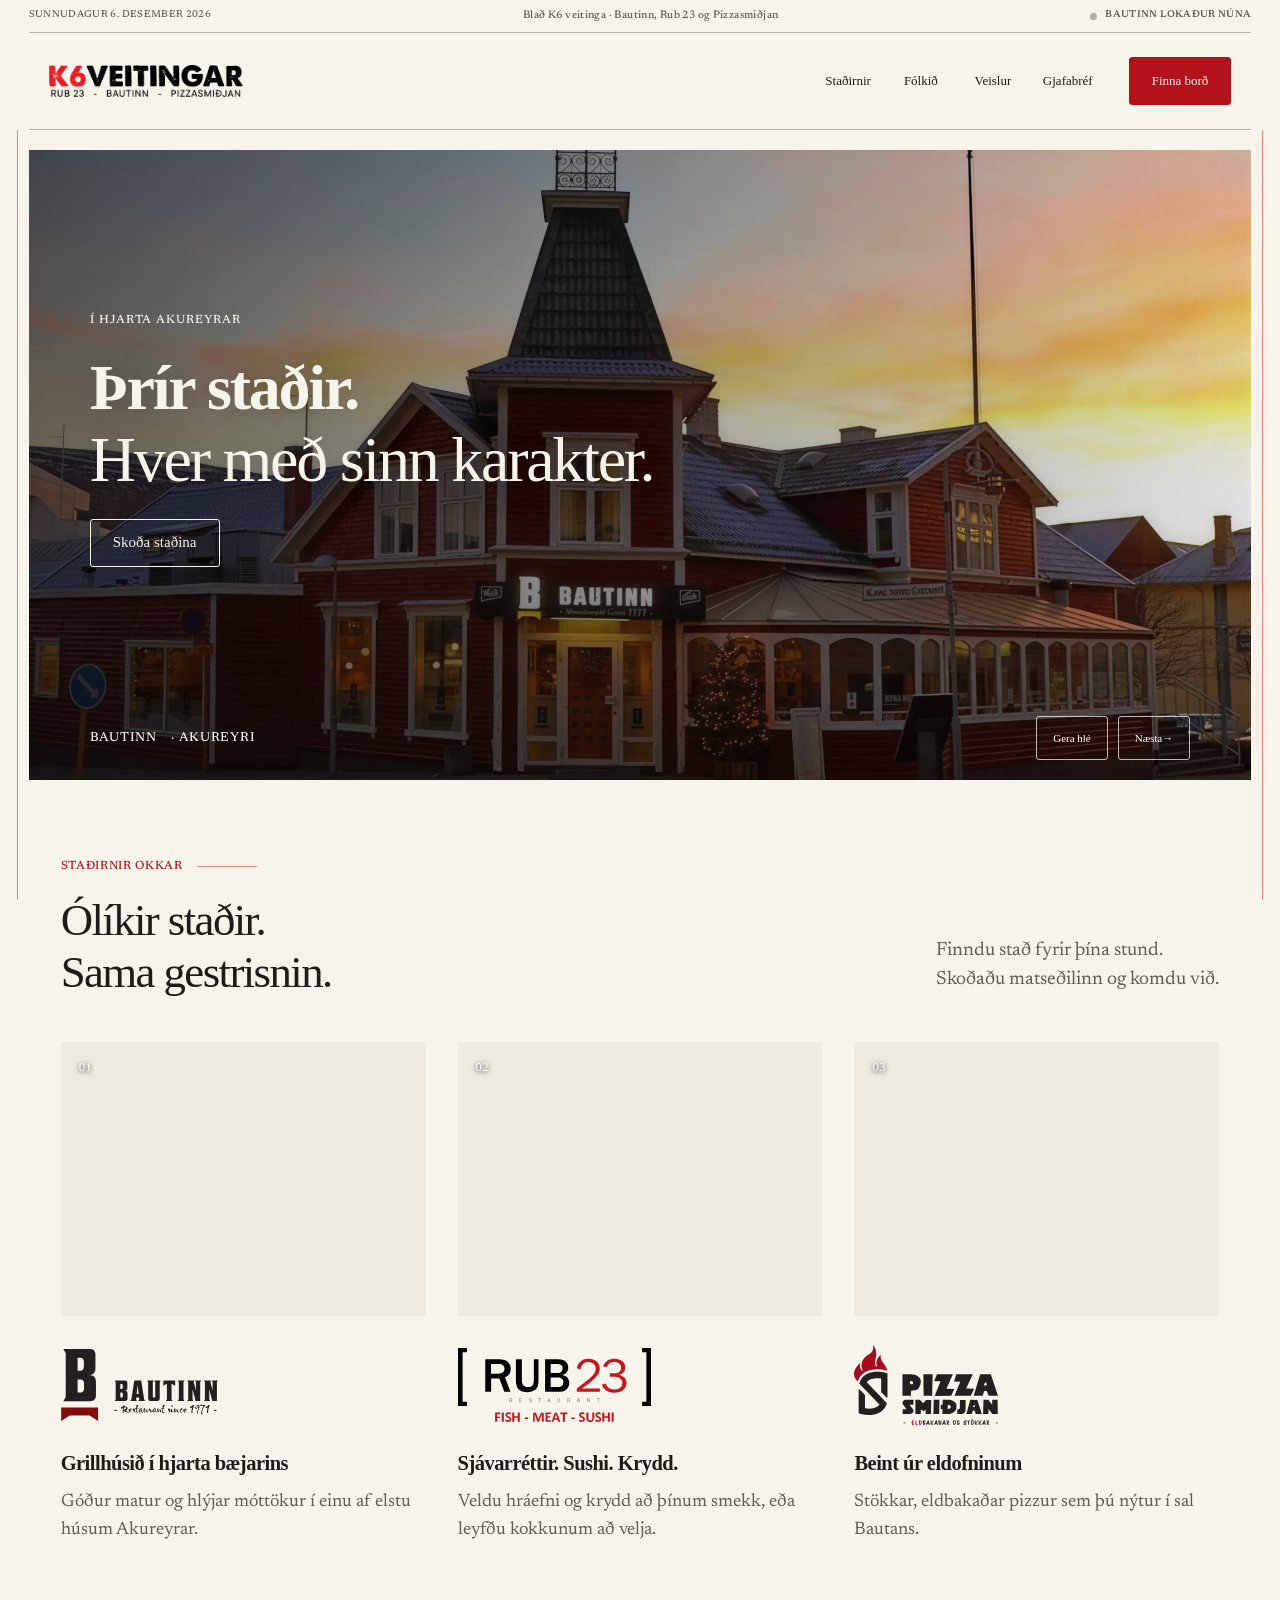
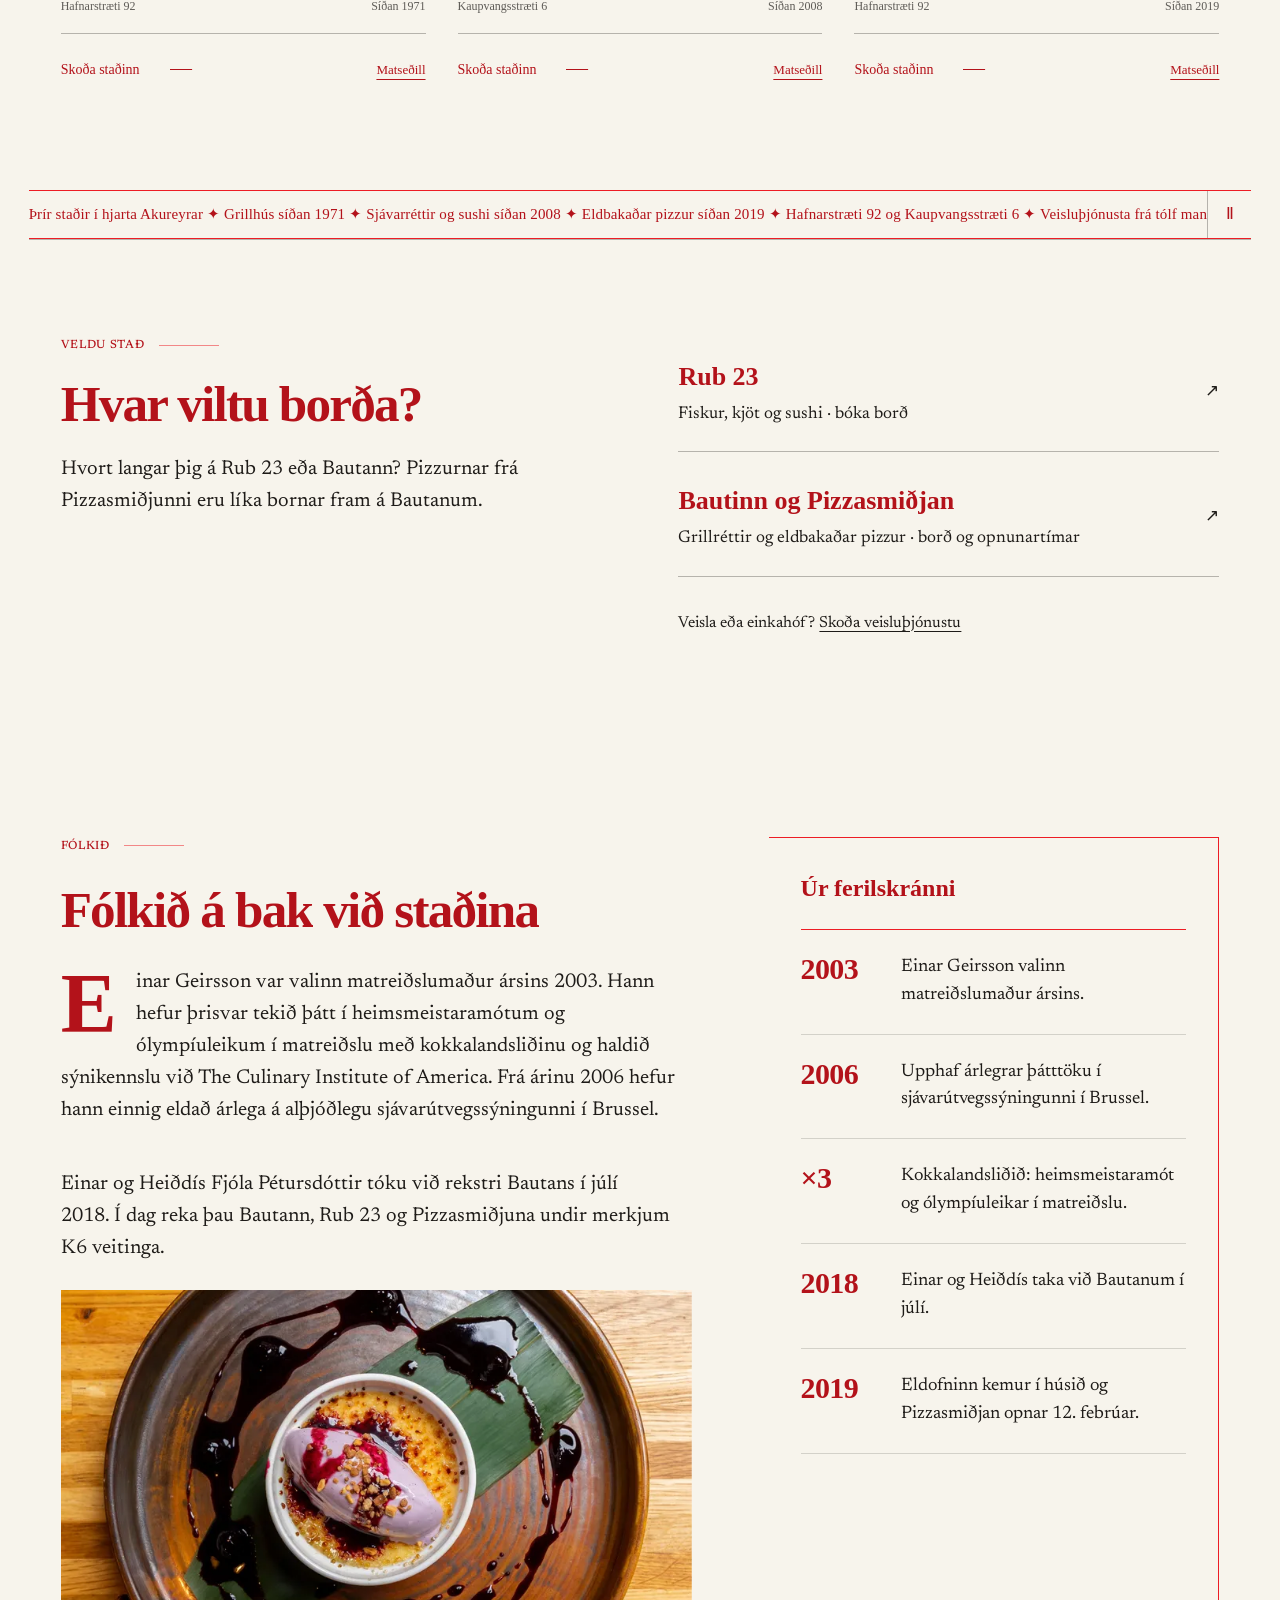
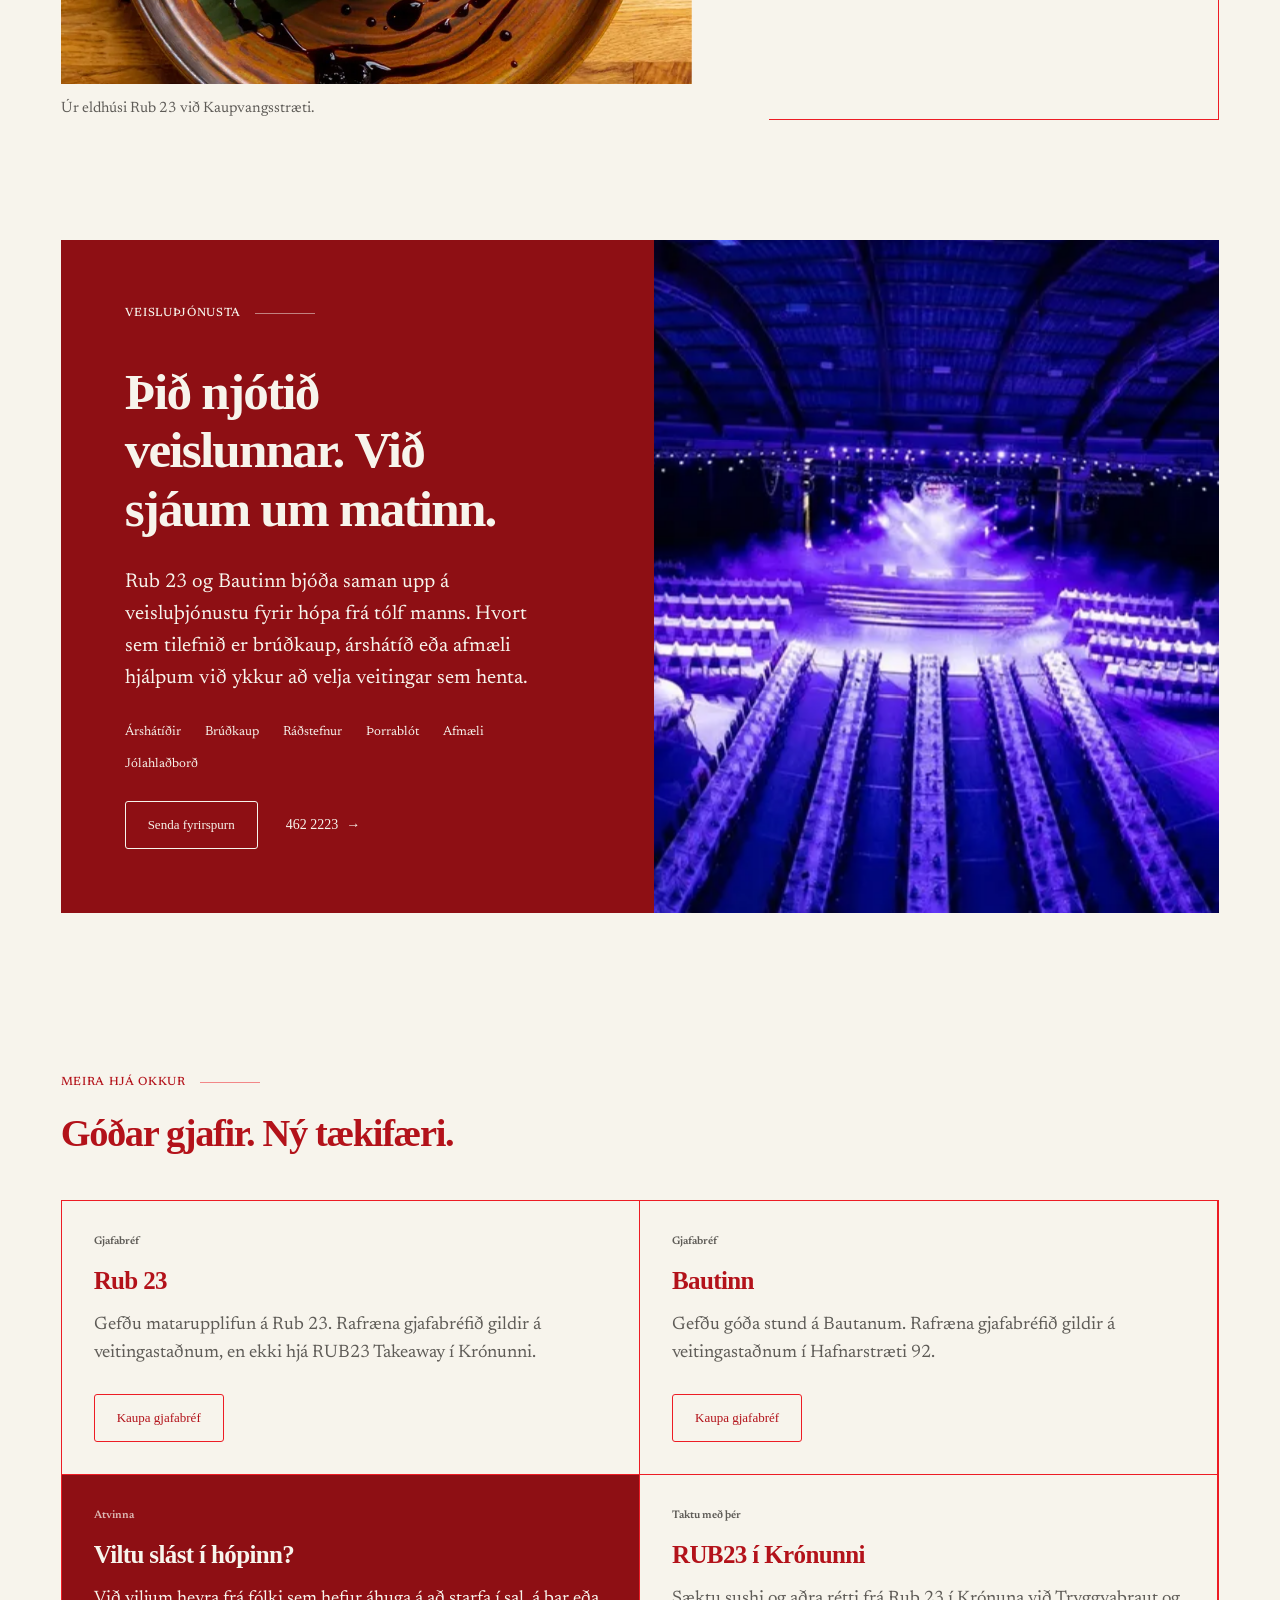
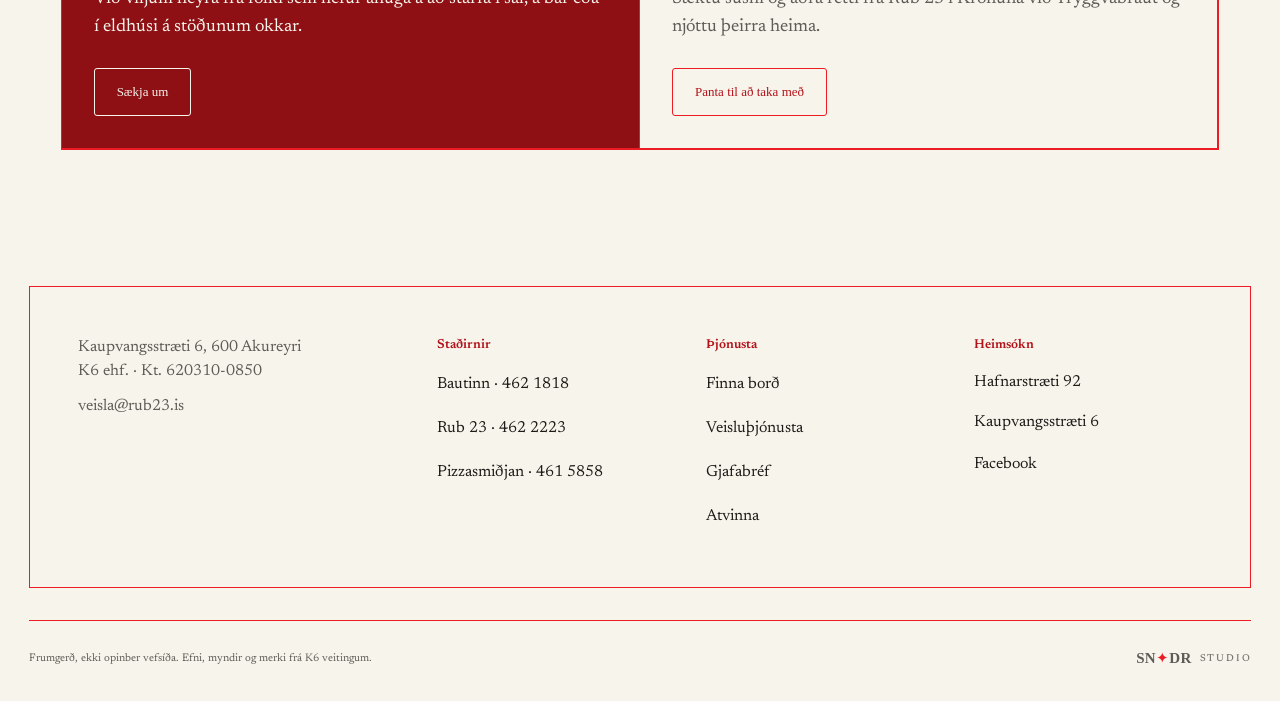
==== index.html @ 1b0f6506 "Deploy 441eb3c (noindex preview)" ====
<!DOCTYPE html>
<html lang="is">
<head>
<meta charset="utf-8">
<meta name="viewport" content="width=device-width,initial-scale=1,viewport-fit=cover">
<title>K6 veitingar · Bautinn, Rub 23 og Pizzasmiðjan á Akureyri</title>
<meta name="description" content="Kynntu þér Bautann, Rub 23 og Pizzasmiðjuna í hjarta Akureyrar. Skoðaðu matseðla, finndu borð eða fáðu veitingar í næstu veislu.">
<link rel="canonical" href="https://k6veitingar.is/">
<meta name="theme-color" content="#F7F4EC">
<meta property="og:title" content="K6 veitingar · þrír staðir í hjarta Akureyrar">
<meta property="og:locale" content="is_IS"><meta property="og:type" content="website">
<link rel="preload" href="assets/fonts/zodiak/web/Zodiak-Variable.woff2" as="font" type="font/woff2" crossorigin>
<meta name="robots" content="noindex,nofollow">
<link rel="icon" href="assets/img/icons/icon-k6-32.png" sizes="32x32" type="image/png">
<link rel="icon" href="assets/img/icons/icon-k6-512.png" sizes="512x512" type="image/png">
<link rel="apple-touch-icon" href="assets/img/icons/icon-k6-180.png">
<link rel="stylesheet" href="assets/css/system.css?v=a8c07ab9">
<link rel="stylesheet" href="assets/css/editorial.css?v=dbba8318">
<link rel="stylesheet" href="assets/css/type-and-menu.css?v=db90e70c">
<link rel="stylesheet" href="assets/css/mobile-experience.css?v=ed497c79">
<link rel="stylesheet" href="assets/css/showcase.css?v=949523f1">
<script type="application/ld+json">
{"@context":"https://schema.org","@type":"Organization","name":"K6 veitingar","legalName":"K6 ehf.","taxID":"620310-0850","url":"https://k6veitingar.is/",
"address":{"@type":"PostalAddress","streetAddress":"Kaupvangsstræti 6","postalCode":"600","addressLocality":"Akureyri","addressCountry":"IS"},
"founder":[{"@type":"Person","name":"Einar Geirsson"},{"@type":"Person","name":"Heiðdís Fjóla Pétursdóttir"}],
"subOrganization":[
 {"@type":"Restaurant","name":"Bautinn","url":"https://bautinn.is/","telephone":"+354-462-1818","address":{"@type":"PostalAddress","streetAddress":"Hafnarstræti 92","postalCode":"600","addressLocality":"Akureyri","addressCountry":"IS"}},
 {"@type":"Restaurant","name":"Rub23","url":"https://rub23.is/","telephone":"+354-462-2223","servesCuisine":["Seafood","Sushi"],"address":{"@type":"PostalAddress","streetAddress":"Kaupvangsstræti 6","postalCode":"600","addressLocality":"Akureyri","addressCountry":"IS"}},
 {"@type":"Restaurant","name":"Pizzasmiðjan","url":"https://pizzasmidjan.is/","telephone":"+354-461-5858","servesCuisine":"Pizza","address":{"@type":"PostalAddress","streetAddress":"Hafnarstræti 92","postalCode":"600","addressLocality":"Akureyri","addressCountry":"IS"}}]}
</script>
</head>
<body class="b-k6">
<a class="skip" href="#main">Beint í aðalefni</a>
<div class="rail rail--l" aria-hidden="true"></div><div class="rail rail--r" aria-hidden="true"></div>

<header class="mast">
  <div class="folio">
    <span data-date>Akureyri</span>
    <span class="folio__mid">Blað K6 veitinga · Bautinn, Rub 23 og Pizzasmiðjan</span>
    <span class="status" data-hours='{"0":[["12:00","22:00"]],"1":[["11:30","22:00"]],"2":[["11:30","22:00"]],"3":[["11:30","22:00"]],"4":[["11:30","22:00"]],"5":[["11:30","22:00"]],"6":[["12:00","22:00"]]}' data-label-open="Bautinn opinn núna" data-label-closed="Bautinn lokaður núna">Opnunartími</span>
  </div>
  <div class="mast__row">
    <div><button class="roundbtn" data-burger aria-label="Opna valmynd" aria-expanded="false" aria-controls="menu">Valmynd<small>Staðirnir</small></button></div>
    <a class="mast__logo" href="index.html" aria-label="K6 veitingar, forsíða"><img class="wide" src="assets/img/logo-k6.png" alt="K6 veitingar: Rub 23, Bautinn, Pizzasmiðjan" width="1872" height="308"></a>
    <div class="mast__end">
      <nav class="mast__nav" aria-label="Aðalvalmynd"><a href="#stadirnir">Staðirnir</a><a href="#folkid">Fólkið</a><a href="#veislur">Veislur</a><a href="#auglysingar">Gjafabréf</a></nav>
      <a class="stampbtn" href="#bokabord">Finna borð</a>
    </div>
  </div>
  <div class="mast__rules" aria-hidden="true"></div>
</header>
<div class="bar" aria-hidden="true">
  <a class="bar__logo" aria-label="K6 veitingar, forsíða" href="index.html" tabindex="-1"><img class="wide" src="assets/img/logo-k6.png" alt="" width="1872" height="308"></a>
  <div class="bar__mid"><a href="#stadirnir" tabindex="-1">Staðirnir</a><a href="#folkid" tabindex="-1">Fólkið</a><a href="#veislur" tabindex="-1">Veislur</a><a href="#auglysingar" tabindex="-1">Gjafabréf</a></div>
  <div class="bar__end"><a class="stampbtn" href="#bokabord" tabindex="-1">Finna borð</a><button class="burger" data-burger aria-label="Opna valmynd" aria-expanded="false" aria-controls="menu" tabindex="-1"><span></span></button></div>
</div>
<dialog class="menu" aria-label="Valmynd" id="menu" data-menu>
  <div class="menu__top"><span class="kicker kicker--plain">Efnisyfirlit</span><button class="menu__close" data-menu-close aria-label="Loka valmynd">×</button></div>
  <ul class="menu__list"><li><a href="#stadirnir">Staðirnir okkar</a></li><li><a href="#veislur">Veisluþjónusta</a></li><li><a href="#folkid">Fólkið</a></li><li><a href="#auglysingar">Gjafabréf og atvinna</a></li></ul><div class="menu__booking"><a class="btn" href="#bokabord">Finna borð</a></div><nav class="menu__family" aria-label="Staðir K6 veitinga"><a href="bautinn.html">Bautinn</a><a href="rub23.html">Rub 23</a><a href="pizzasmidjan.html">Pizzasmiðjan</a></nav>
  <div class="menu__meta"><span>K6 ehf. · Kaupvangsstræti 6, 600 Akureyri</span><a href="mailto:veisla@rub23.is">veisla@rub23.is</a></div>
</dialog>

<main id="main" class="page">

  <!-- the masthead word: the one marquee on the page, stamped -->
  <section class="masthead" aria-label="K6 veitingar">
    <p class="wordmark">K6 veitingar</p>

  </section>
<nav class="arrival-nav" aria-label="Flýtileiðir á síðunni"><a href="#stadirnir">Staðirnir</a><a href="#bokabord">Borð</a><a href="#veislur">Veislur</a></nav>


  <!-- Real restaurant photographs; stationary images with gentle crossfades. -->
  <section class="film" aria-label="Úr eldhúsunum">
    <div class="hero-media" data-slideshow aria-label="Ljósmyndir frá Bautanum, Rub 23 og Pizzasmiðjunni">
      <img class="hero-slide is-current" alt="Bautinn í Hafnarstræti" data-place="Bautinn" fetchpriority="high" sizes="100vw" src="assets/img/enhanced/bautinn-1200.webp" srcset="assets/img/enhanced/bautinn-1200.webp 1200w, assets/img/enhanced/bautinn-2400.webp 2400w" width="1200" height="1200">
      <img class="hero-slide" alt="Sushi á Rub 23" data-place="Rub 23" decoding="async" aria-hidden="true" sizes="100vw" src="assets/img/enhanced/rub23-1200.webp" srcset="assets/img/enhanced/rub23-1200.webp 1200w, assets/img/enhanced/rub23-2400.webp 2400w" width="1200" height="801">
      <img class="hero-slide" sizes="100vw" alt="Eldofn Pizzasmiðjunnar" data-place="Pizzasmiðjan" decoding="async" aria-hidden="true" src="assets/img/enhanced/pizza-1200.webp" srcset="assets/img/enhanced/pizza-1200.webp 1200w, assets/img/enhanced/pizza-2400.webp 2400w" width="1200" height="958">
    </div>
    <div class="film__title"><p class="kicker">Í hjarta Akureyrar</p><h1 class="film__word">Þrír staðir.<br><em>Hver með sinn karakter.</em></h1><a class="btn btn--paper" href="#stadirnir">Skoða staðina</a></div>
    <div class="film__foot">
      <p class="kicker"><span data-slide-label>Bautinn</span> · Akureyri</p>
      <div class="film__controls"><button class="film__ctrl" type="button" data-slide-pause hidden>Gera hlé</button><button class="film__ctrl" type="button" data-slide-next hidden aria-label="Næsta ljósmynd">Næsta <span aria-hidden="true">→</span></button></div>
    </div>
  </section>

  <section class="venues" id="stadirnir" aria-labelledby="venues-title">
    <div class="venues__heading"><div><p class="kicker">Staðirnir okkar</p><h2 id="venues-title">Ólíkir staðir.<br>Sama gestrisnin.</h2></div><p>Finndu stað fyrir þína stund.<br>Skoðaðu matseðilinn og komdu við.</p></div>
    <div class="venues__grid">
      <article class="venue venue--bautinn" data-rise>
        <a class="venue__photo" href="bautinn.html" aria-label="Skoða Bautann"><img alt="Bautinn í Hafnarstræti" loading="lazy" decoding="async" sizes="(min-width: 1100px) 31vw, (min-width: 768px) 32vw, 100vw" src="assets/img/enhanced/bautinn-1200.webp" srcset="assets/img/enhanced/bautinn-1200.webp 1200w, assets/img/enhanced/bautinn-2400.webp 2400w" width="1200" height="1200"><span class="venue__number" aria-hidden="true">01</span></a>
        <div class="venue__body">
          <h3 class="venue__brand"><img src="assets/img/logo-bautinn.svg" alt="Bautinn" width="240" height="100" loading="lazy"></h3>
          <p class="venue__tagline">Grillhúsið í hjarta bæjarins</p><p class="venue__description">Góður matur og hlýjar móttökur í einu af elstu húsum Akureyrar.</p>
          <p class="venue__meta"><span>Hafnarstræti 92</span><span>Síðan 1971</span></p>
          <div class="venue__links"><a class="venue__visit" href="bautinn.html">Skoða staðinn</a><a href="bautinn.html#matsedill">Matseðill</a></div>
        </div>
      </article>
      <article class="venue venue--rub23" data-rise>
        <a class="venue__photo" href="rub23.html" aria-label="Skoða Rub 23"><img alt="Sushi borið fram á Rub 23" loading="lazy" decoding="async" sizes="(min-width: 1100px) 31vw, (min-width: 768px) 32vw, 100vw" src="assets/img/enhanced/rub23-1200.webp" srcset="assets/img/enhanced/rub23-1200.webp 1200w, assets/img/enhanced/rub23-2400.webp 2400w" width="1200" height="801"><span class="venue__number" aria-hidden="true">02</span></a>
        <div class="venue__body">
          <h3 class="venue__brand"><img src="assets/img/logo-rub23.svg" alt="Rub 23" width="240" height="100" loading="lazy"></h3>
          <p class="venue__tagline">Sjávarréttir. Sushi. Krydd.</p><p class="venue__description">Veldu hráefni og krydd að þínum smekk, eða leyfðu kokkunum að velja.</p>
          <p class="venue__meta"><span>Kaupvangsstræti 6</span><span>Síðan 2008</span></p>
          <div class="venue__links"><a class="venue__visit" href="rub23.html">Skoða staðinn</a><a href="rub23.html#matsedill">Matseðill</a></div>
        </div>
      </article>
      <article class="venue venue--pizzasmidjan" data-rise>
        <a class="venue__photo" href="pizzasmidjan.html" aria-label="Skoða Pizzasmiðjuna"><img alt="Pizza í eldofni Pizzasmiðjunnar" loading="lazy" decoding="async" sizes="(min-width: 1100px) 31vw, (min-width: 768px) 32vw, 100vw" src="assets/img/enhanced/pizza-1200.webp" srcset="assets/img/enhanced/pizza-1200.webp 1200w, assets/img/enhanced/pizza-2400.webp 2400w" width="1200" height="958"><span class="venue__number" aria-hidden="true">03</span></a>
        <div class="venue__body">
          <h3 class="venue__brand"><img src="assets/img/logo-pizzasmidjan.svg" alt="Pizzasmiðjan" width="240" height="100" loading="lazy"></h3>
          <p class="venue__tagline">Beint úr eldofninum</p><p class="venue__description">Stökkar, eldbakaðar pizzur sem þú nýtur í sal Bautans.</p>
          <p class="venue__meta"><span>Hafnarstræti 92</span><span>Síðan 2019</span></p>
          <div class="venue__links"><a class="venue__visit" href="pizzasmidjan.html">Skoða staðinn</a><a href="pizzasmidjan.html#matsedill">Matseðill</a></div>
        </div>
      </article>
    </div>
  </section>
<div class="ticker" data-speed=".42" aria-hidden="true">
    <div class="ticker__track"><div class="ticker__item">Þrír staðir í hjarta Akureyrar ✦ Grillhús síðan 1971 ✦ Sjávarréttir og sushi síðan 2008 ✦ Eldbakaðar pizzur síðan 2019 ✦ Hafnarstræti 92 og Kaupvangsstræti 6 ✦ Veisluþjónusta frá tólf manns ✦</div></div>
  </div>

<section class="sec booking" id="bokabord" aria-labelledby="booking-title"><div class="booking__intro"><p class="kicker">Veldu stað</p><h2 class="display h2" id="booking-title">Hvar viltu borða?</h2><p class="body">Hvort langar þig á Rub 23 eða Bautann? Pizzurnar frá Pizzasmiðjunni eru líka bornar fram á Bautanum.</p></div><div class="booking__options"><a class="booking__option" href="https://www.dineout.is/is/rub23?isolation=true" data-booking="rub23"><span><strong>Rub 23</strong><small>Fiskur, kjöt og sushi · bóka borð</small></span><span aria-hidden="true">↗</span></a><a class="booking__option" href="bautinn.html#bokabord"><span><strong>Bautinn og Pizzasmiðjan</strong><small>Grillréttir og eldbakaðar pizzur · borð og opnunartímar</small></span><span aria-hidden="true">↗</span></a><p class="booking__note">Veisla eða einkahóf? <a href="#veislur">Skoða veisluþjónustu</a></p></div></section>
  <!-- the people: one story, drop cap, a facts box -->
  <section class="sec" id="folkid">
    <div class="cols cols--7-5 colrule">
      <div class="story" data-reveal-group>
        <p class="kicker">Fólkið</p>
        <h2 class="display h2" data-words>Fólkið á bak<br>við staðina</h2>
        <p class="body dropcap">Einar Geirsson var valinn matreiðslumaður ársins 2003. Hann hefur þrisvar tekið þátt í heimsmeistaramótum og ólympíuleikum í matreiðslu með kokkalandsliðinu og haldið sýnikennslu við The Culinary Institute of America. Frá árinu 2006 hefur hann einnig eldað árlega á alþjóðlegu sjávarútvegssýningunni í Brussel.</p>
        <p class="body">Einar og Heiðdís Fjóla Pétursdóttir tóku við rekstri Bautans í júlí 2018. Í dag reka þau Bautann, Rub 23 og Pizzasmiðjuna undir merkjum K6 veitinga.</p>
        <figure class="reveal" data-in>
          <div class="frame frame--wide frame--ruled"><div class="frame__clip"><img src="assets/img/w/rub-08-800.webp" srcset="assets/img/w/rub-08-800.webp 800w, assets/img/w/rub-08-1400.webp 1400w" sizes="(min-width:60em) 50vw, 100vw" alt="Réttur borinn fram á Rub 23" loading="lazy" width="800" height="1200"></div></div>
          <figcaption>Úr eldhúsi Rub 23 við Kaupvangsstræti.</figcaption>
        </figure>
      </div>
      <aside class="box box--dbl" data-in>
        <h3>Úr ferilskránni</h3>
        <ul class="annal">
          <li><b>2003</b><p>Einar Geirsson valinn matreiðslumaður ársins.</p></li>
          <li><b>2006</b><p>Upphaf árlegrar þátttöku í sjávarútvegssýningunni í Brussel.</p></li>
          <li><b>×3</b><p>Kokkalandsliðið: heimsmeistaramót og ólympíuleikar í matreiðslu.</p></li>
          <li><b>2018</b><p>Einar og Heiðdís taka við Bautanum í júlí.</p></li>
          <li><b>2019</b><p>Eldofninn kemur í húsið og Pizzasmiðjan opnar 12. febrúar.</p></li>
        </ul>
      </aside>
    </div>
  </section>

  <!-- catering: the inverted panel -->
  <section class="sec sec--tight" id="veislur">
    <div class="panel panel--photo" data-in>
      <div class="panel__in" data-reveal-group>
        <p class="kicker">Veisluþjónusta</p>
        <h2 class="display h2" data-words>Þið njótið veislunnar. Við sjáum um matinn.</h2>
        <p class="body">Rub 23 og Bautinn bjóða saman upp á veisluþjónustu fyrir hópa frá tólf manns. Hvort sem tilefnið er brúðkaup, árshátíð eða afmæli hjálpum við ykkur að velja veitingar sem henta.</p>
        <ul class="tags"><li>Árshátíðir</li><li>Brúðkaup</li><li>Ráðstefnur</li><li>Þorrablót</li><li>Afmæli</li><li>Jólahlaðborð</li></ul>
        <div class="actions"><a class="btn" href="mailto:veisla@rub23.is?subject=Fyrirspurn%20um%20veislu">Senda fyrirspurn</a><a class="link" href="tel:+3544622223"><span>462 2223</span></a></div>
      </div>
      <div class="frame" data-parallax="7"><img src="assets/img/w/k6-02-800.webp" srcset="assets/img/w/k6-02-800.webp 800w, assets/img/w/k6-02-1400.webp 1400w" sizes="(min-width:60em) 42vw, 100vw" alt="Veisluborð frá K6 veitingum" loading="lazy" width="800" height="503"></div>
    </div>
  </section>

  <!-- the classifieds: shared services the children cannot sell -->
  <section class="sec" id="auglysingar">
    <div class="sec__head" data-reveal-group><p class="kicker">Meira hjá okkur</p><h2 class="display h3">Góðar gjafir. Ný tækifæri.</h2></div>
    <div class="ads ads--4" data-reveal-group>
      <article class="ad"><span class="ad__no">Gjafabréf</span><h3 class="ad__n">Rub 23</h3><p>Gefðu matarupplifun á Rub 23. Rafræna gjafabréfið gildir á veitingastaðnum, en ekki hjá RUB23 Takeaway í Krónunni.</p><a class="btn" href="https://k6veitingar.is/is/gjafabref" rel="noopener">Kaupa gjafabréf</a></article>
      <article class="ad"><span class="ad__no">Gjafabréf</span><h3 class="ad__n">Bautinn</h3><p>Gefðu góða stund á Bautanum. Rafræna gjafabréfið gildir á veitingastaðnum í Hafnarstræti 92.</p><a class="btn" href="https://k6veitingar.is/is/gjafabref" rel="noopener">Kaupa gjafabréf</a></article>
      <article class="ad ad--red"><span class="ad__no">Atvinna</span><h3 class="ad__n">Viltu slást í hópinn?</h3><p>Við viljum heyra frá fólki sem hefur áhuga á að starfa í sal, á bar eða í eldhúsi á stöðunum okkar.</p><a class="btn" href="https://k6veitingar.is/is/atvinna" rel="noopener">Sækja um</a></article>
      <article class="ad"><span class="ad__no">Taktu með þér</span><h3 class="ad__n">RUB23 í Krónunni</h3><p>Sæktu sushi og aðra rétti frá Rub 23 í Krónuna við Tryggvabraut og njóttu þeirra heima.</p><a class="btn" href="https://takeaway.dineout.is/rub23kronan/order?lng=is">Panta til að taka með</a></article>
    </div>
  </section>

  <footer class="foot">
    <div class="foot__box">
      <div><p class="small">Kaupvangsstræti 6, 600 Akureyri<br>K6 ehf. · Kt. 620310-0850<br><a href="mailto:veisla@rub23.is">veisla@rub23.is</a></p></div>
      <div><h3>Staðirnir</h3><ul><li><a href="bautinn.html">Bautinn · 462 1818</a></li><li><a href="rub23.html">Rub 23 · 462 2223</a></li><li><a href="pizzasmidjan.html">Pizzasmiðjan · 461 5858</a></li></ul></div>
      <div><h3>Þjónusta</h3><ul><li><a href="#bokabord">Finna borð</a></li><li><a href="#veislur">Veisluþjónusta</a></li><li><a href="#auglysingar">Gjafabréf</a></li><li><a href="#auglysingar">Atvinna</a></li></ul></div>
      <div><h3>Heimsókn</h3><ul><li>Hafnarstræti 92</li><li>Kaupvangsstræti 6</li><li><a href="https://www.facebook.com/rub23restaurant/" rel="noopener">Facebook</a></li></ul></div>
    </div>

    <div class="foot__base"><p class="foot__note">Frumgerð, ekki opinber vefsíða. Efni, myndir og merki frá K6 veitingum.</p><a class="sndr" href="https://sndrstudio.is" target="_blank" rel="noopener" aria-label="Hannað af SNDR Studio" data-logotype><span class="sndr__mark">SN<i>✦</i>DR</span><span class="sndr__studio">STUDIO</span></a></div>
  </footer>
</main>

<nav class="dock" aria-label="Flýtileiðir"><a href="#stadirnir">Staðirnir</a><a href="#bokabord">Finna borð</a><a href="#veislur">Veislur</a></nav>
<script src="assets/js/motion.js?v=bf272f6d" defer></script>
</body>
</html>
---- assets/css/system.css ----
/* ============================================================
   K6 VEITINGAR, v3: "BLAÐIÐ". One broadsheet grammar, four papers.
   Reference measured at source: damariatemplate.webflow.io (see DESIGN.md).
   Identical token NAMES on all four properties; only --red values change,
   and every red is lifted from their own logo files.
   No Lenis. Native scroll. Every duration on the golden-ratio ladder.
   ============================================================ */

@font-face{font-family:Playfair;src:url(../font/playfair-var.woff2)format("woff2");font-weight:400 900;font-display:swap}
@font-face{font-family:Playfair;src:url(../font/playfair-var-italic.woff2)format("woff2");font-weight:400 900;font-style:italic;font-display:swap}
@font-face{font-family:Newsreader;src:url(../font/newsreader-400.woff2)format("woff2");font-weight:400;font-display:swap}
@font-face{font-family:Newsreader;src:url(../font/newsreader-400i.woff2)format("woff2");font-weight:400;font-style:italic;font-display:swap}
@font-face{font-family:Newsreader;src:url(../font/newsreader-500.woff2)format("woff2");font-weight:500;font-display:swap}
@font-face{font-family:Newsreader;src:url(../font/newsreader-500i.woff2)format("woff2");font-weight:500;font-style:italic;font-display:swap}
@font-face{font-family:Newsreader;src:url(../font/newsreader-600.woff2)format("woff2");font-weight:600;font-display:swap}

/* ---------- 1. constants ---------- */
:root{
  --paper:#F7F4EC; --paper-2:#EFEBE1; --ink:#1E1B18;
  --ink-66:rgba(30,27,24,.70); --ink-40:rgba(30,27,24,.42); --hair:rgba(30,27,24,.16); --hair-2:rgba(30,27,24,.30);
  --bone-70:rgba(247,244,236,.74); --bone-14:rgba(247,244,236,.16);
  --max:78rem; --pad:1.25rem; --rail:.75rem;
  --t1:.100s;--t2:.162s;--t3:.262s;--t4:.424s;--t5:.685s;--t6:1.109s;--t7:1.794s; --stagger:.062s;
  --ease:cubic-bezier(.16,1,.3,1); --ease-wipe:cubic-bezier(.8,0,.2,1); --ease-stamp:cubic-bezier(.2,1.4,.4,1);
  --red:#1E1B18; --red-ink:#1E1B18; --red-wash:rgba(30,27,24,.06); --red-deep:#1E1B18;
  --serif:Playfair,"Playfair Display",Georgia,serif; --text:Newsreader,Georgia,"Times New Roman",serif;
}
@media(min-width:36em){:root{--pad:2rem;--rail:1rem}}
@media(min-width:48em){:root{--pad:2.75rem;--rail:1.25rem}}
@media(min-width:60em){:root{--pad:3.5rem;--rail:1.5rem}}

/* ---------- 2. the only per-brand values, from their logo files ---------- */
body.b-k6          {--red:#ED1C24;--red-ink:#B3121A;--red-wash:rgba(237,28,36,.07);--red-deep:#8E0F14}
body.b-rub23       {--red:#C4161C;--red-ink:#B0141A;--red-wash:rgba(196,22,28,.08);--red-deep:#7A0C10}
body.b-bautinn     {--red:#840C0E;--red-ink:#840C0E;--red-wash:rgba(132,12,14,.08);--red-deep:#5A0709}
body.b-pizzasmidjan{--red:#A70C1C;--red-ink:#9C0B1A;--red-wash:rgba(167,12,28,.08);--red-deep:#6E0812}

/* ---------- 3. base ---------- */
*,*::before,*::after{box-sizing:border-box}
html{font-size:16px;-webkit-text-size-adjust:100%;scroll-behavior:smooth;background:var(--paper)}
@media(prefers-reduced-motion:reduce){html{scroll-behavior:auto}}
body{margin:0;background:var(--paper);color:var(--ink);font-family:var(--text);font-size:1.0625rem;line-height:1.55;-webkit-font-smoothing:antialiased;overflow-x:hidden;font-feature-settings:"onum" 0}
/* the paper plate: one fixed noise layer, never on a scrolling box */
body::before{content:"";position:fixed;inset:0;z-index:-1;pointer-events:none;opacity:.55;
  background-image:url("data:image/svg+xml,%3Csvg xmlns='http://www.w3.org/2000/svg' width='180' height='180'%3E%3Cfilter id='n'%3E%3CfeTurbulence type='fractalNoise' baseFrequency='.9' numOctaves='2' stitchTiles='stitch'/%3E%3CfeColorMatrix values='0 0 0 0 .12 0 0 0 0 .10 0 0 0 0 .08 0 0 0 .07 0'/%3E%3C/filter%3E%3Crect width='100%25' height='100%25' filter='url(%23n)'/%3E%3C/svg%3E")}
img{max-width:100%;display:block}
a{color:inherit;text-decoration:none;touch-action:manipulation}
[id]{scroll-margin-top:4.5rem}
button{font:inherit;color:inherit;background:none;border:0;cursor:pointer;padding:0;touch-action:manipulation}
::selection{background:var(--red);color:var(--paper)}
:focus-visible{outline:2px solid var(--red);outline-offset:3px}
.sr{position:absolute;width:1px;height:1px;padding:0;margin:-1px;overflow:hidden;clip:rect(0 0 0 0);white-space:nowrap;border:0}
.wrap{max-width:calc(var(--max) + var(--pad)*2);margin-inline:auto;padding-inline:var(--pad)}
.skip{position:absolute;left:var(--pad);top:-3.5rem;z-index:100;background:var(--ink);color:var(--paper);padding:.6rem 1rem;min-height:44px;display:inline-flex;align-items:center;transform:translateY(0);transition:transform var(--t3) var(--ease)}
.skip:focus{transform:translateY(3.6rem)}

/* the rails: two printed rules framing every page, brand ink */
.rail{position:fixed;top:0;bottom:0;width:2px;background:var(--red);z-index:40;pointer-events:none;transform:scaleY(0);transform-origin:top;transition:transform var(--t7) var(--ease) .2s}
.rail--l{left:var(--rail)} .rail--r{right:var(--rail)}
.is-lit .rail{transform:none}
@media(max-width:35.99em){.rail{width:1.5px}}

/* ---------- 4. type ---------- */
.display{font-family:var(--serif);font-weight:800;text-transform:uppercase;line-height:1.02;letter-spacing:-.02em;margin:0;color:var(--red-ink);text-wrap:balance}
.h1{font-size:clamp(2.6rem,7.2vw,6.5rem)} .h2{font-size:clamp(2rem,5.2vw,4.5rem)} .h3{font-size:clamp(1.5rem,3vw,2.5rem);letter-spacing:-.01em}
.display--ink{color:var(--ink)} .display--paper{color:var(--paper)}
.display i,.display em{font-style:italic;font-weight:700;letter-spacing:0}
.kicker{font-family:var(--serif);font-style:italic;font-weight:600;font-size:clamp(.9375rem,1.2vw,1.125rem);color:var(--red-ink);margin:0 0 .6rem;display:flex;align-items:center;gap:.9rem}
.kicker::after{content:"";flex:1;height:1px;background:var(--red);opacity:.5;max-width:6rem}
.kicker--plain::after{display:none}
.dek{font-family:var(--text);font-size:clamp(1.125rem,1.5vw,1.375rem);line-height:1.45;color:var(--ink);margin:0;text-wrap:pretty}
.dek i{font-style:italic}
.body{font-size:1.0625rem;line-height:1.6;margin:0;color:var(--ink);max-width:62ch;text-wrap:pretty}
.body+.body{margin-top:1rem}
.small{font-size:.9375rem;line-height:1.5;color:var(--ink-66)}
.small,.box dd,.foot li{overflow-wrap:anywhere}
.caps{font-family:var(--text);font-weight:600;font-size:.75rem;letter-spacing:.14em;text-transform:uppercase}
.num{font-variant-numeric:tabular-nums}
/* drop cap, the square black initial from the reference */
.dropcap::first-letter{float:left;font-family:var(--serif);font-weight:800;font-size:3.9em;line-height:.82;padding:.14em .18em .1em;margin:.1em .55rem 0 0;background:var(--ink);color:var(--paper)}
.on-red .dropcap::first-letter{background:var(--paper);color:var(--red-ink)}

/* ---------- 5. rules ---------- */
.rule{height:1px;background:var(--red);opacity:.9;transform:scaleX(0);transform-origin:left;transition:transform var(--t7) var(--ease)}
.rule--2{height:2px} .rule--ink{background:var(--ink)} .rule--hair{background:var(--hair);opacity:1}
.rule--dbl{height:5px;background:none;border-top:2px solid var(--red);border-bottom:1px solid var(--red)}
.is-in .rule,.rule.is-in,.no-io .rule{transform:none}
.rule--now{transform:none}
/* the checker rule from the reference, redrawn as a gradient */
.rule--check{height:6px;background:repeating-linear-gradient(90deg,var(--red) 0 6px,transparent 6px 12px);opacity:.9}
.colrule{position:relative}
@media(min-width:60em){.colrule>*+*{border-left:1px solid var(--red);padding-left:clamp(1.25rem,2.5vw,2.5rem)}}

/* ---------- 6. masthead ---------- */
.proto{background:var(--ink);color:var(--paper);font-size:.75rem;letter-spacing:.04em;text-align:center;padding:.5rem 1rem;font-family:var(--text)}
.proto b{color:var(--paper);font-weight:600;font-style:italic}
.mast{position:relative;z-index:60;background:var(--paper);padding-inline:calc(var(--rail) + .75rem)}
.folio{display:flex;align-items:center;justify-content:space-between;gap:1rem;font-size:.75rem;letter-spacing:.06em;text-transform:uppercase;font-weight:500;color:var(--ink-66);padding:.55rem 0;border-bottom:1px solid var(--red)}
.folio>*{min-height:28px;display:inline-flex;align-items:center;gap:.5rem}
.folio__mid{display:none}@media(min-width:48em){.folio__mid{display:inline-flex}}
.mast__row{display:grid;grid-template-columns:1fr auto 1fr;align-items:center;gap:1rem;padding:.9rem 0 .8rem}
@media(max-width:47.99em){
  .mast__row{grid-template-columns:1fr auto;padding:.7rem 0}
  .mast__row>*:first-child{order:2;justify-self:end}
  .mast__logo{order:1;justify-self:start}
  .mast .mast__end{display:none}
  .roundbtn{width:62px;height:62px}
  .roundbtn small{display:none}
}
.mast__row>:last-child{justify-self:end}
.mast__logo{display:inline-flex;align-items:center;justify-content:center;border:2px solid var(--red);padding:.55rem 1.1rem;min-height:56px;background:var(--paper);transition:transform var(--t4) var(--ease)}
.mast__logo:hover{transform:translateY(-1px)}
.mast__logo img{height:30px;width:auto} .mast__logo img.wide{height:34px}
.mast__end{display:flex;align-items:center;gap:1.4rem}
.bar__end{display:flex;align-items:center;gap:.75rem}
.mast__nav{display:none;gap:1.4rem;align-items:center}
@media(min-width:60em){.mast__nav{display:flex}}
.mast__nav a{font-family:var(--serif);font-style:italic;font-weight:600;font-size:1rem;color:var(--ink);position:relative;display:inline-flex;align-items:center;min-height:44px}
.mast__nav a::after{content:"";position:absolute;left:0;right:0;bottom:9px;height:1.5px;background:var(--red);transform:scaleX(0);transform-origin:right;transition:transform var(--t4) var(--ease)}
.mast__nav a:hover::after,.mast__nav a:focus-visible::after,.mast__nav a[aria-current]::after{transform:scaleX(1);transform-origin:left}
/* the round menu button and the rotated reserve stamp, both from the reference */
.roundbtn{display:inline-grid;place-items:center;width:76px;height:76px;border-radius:50%;background:var(--red);color:var(--paper);font-family:var(--text);font-weight:600;font-size:.5625rem;line-height:1;text-transform:uppercase;letter-spacing:.08em;text-align:center;transition:transform var(--t4) var(--ease-stamp),background var(--t3) var(--ease);position:relative}
.roundbtn small{display:block;font-family:var(--serif);font-style:italic;font-weight:600;font-size:.6875rem;opacity:.9;letter-spacing:0;text-transform:none;margin-top:.25rem}
.roundbtn:hover{transform:rotate(-8deg) scale(1.06)} .roundbtn:active{transform:scale(.94)}
.stampbtn{display:inline-flex;align-items:center;gap:.6rem;min-height:44px;padding:.55rem 1.2rem;border:2px solid var(--red);border-radius:999px;color:var(--red-ink);font-family:var(--serif);font-style:italic;font-weight:600;font-size:.9375rem;text-transform:uppercase;letter-spacing:.02em;transform:rotate(6deg);background:var(--paper);transition:transform var(--t4) var(--ease-stamp),background var(--t3) var(--ease),color var(--t3) var(--ease);white-space:nowrap}
.stampbtn::before{content:"";width:6px;height:6px;border-radius:50%;background:currentColor}
.stampbtn:hover,.stampbtn:focus-visible{transform:rotate(0deg) scale(1.04);background:var(--red);color:var(--paper);border-color:var(--red)}
.stampbtn:active{transform:rotate(0) scale(.96)}
.mast__rules{border-top:2px solid var(--red);border-bottom:1px solid var(--red);height:5px}
/* condensed folio bar after the first screen */
.bar{position:fixed;top:0;left:0;right:0;z-index:70;background:var(--paper);border-bottom:1px solid var(--red);display:flex;align-items:center;justify-content:space-between;gap:1rem;padding:.35rem calc(var(--rail) + .75rem);transform:translateY(-105%);transition:transform var(--t5) var(--ease)}
.bar.is-on{transform:none}
.bar__logo img{height:22px;width:auto} .bar__logo img.wide{height:24px}
.bar__logo{display:inline-flex;align-items:center;min-height:44px}
.bar__mid{display:none;gap:1.2rem;align-items:center}
@media(min-width:60em){.bar__mid{display:flex}}
.bar__mid a{font-family:var(--serif);font-style:italic;font-weight:600;font-size:.9375rem;display:inline-flex;align-items:center;min-height:44px}
.bar__mid a:hover{color:var(--red-ink)}
.bar .stampbtn{transform:none;padding:.4rem 1rem;font-size:.875rem;min-height:44px}
.bar .burger{margin-left:0}
.burger{display:grid;place-items:center;width:44px;height:44px;margin-left:auto;color:var(--ink)}
.burger span{display:block;width:22px;height:1.5px;background:currentColor;position:relative;transition:background var(--t2)}
.burger span::before,.burger span::after{content:"";position:absolute;left:0;width:22px;height:1.5px;background:currentColor;transition:transform var(--t4) var(--ease),top var(--t4) var(--ease)}
.burger span::before{top:-7px}.burger span::after{top:7px}
.burger[aria-expanded="true"] span{background:transparent}
.burger[aria-expanded="true"] span::before{top:0;transform:rotate(45deg)}.burger[aria-expanded="true"] span::after{top:0;transform:rotate(-45deg)}
@media(min-width:60em){.burger{display:none}}
.mast .burger{justify-self:end}
/* the menu overlay: a folded sheet of the same paper */
.menu{position:fixed;inset:0;z-index:80;background:var(--paper);color:var(--ink);transform:translateY(-100%);transition:transform var(--t5) var(--ease-wipe);display:flex;flex-direction:column;padding:calc(var(--rail) + .75rem);overflow-y:auto;-webkit-overflow-scrolling:touch;border-bottom:3px double var(--red)}
.menu[data-open="true"]{transform:none}
.menu__top{display:flex;justify-content:space-between;align-items:center;border-bottom:1px solid var(--red);padding-bottom:.6rem}
.menu__close{width:44px;height:44px;font-size:1.8rem;line-height:1;font-family:var(--serif)}
.menu__list{list-style:none;margin:auto 0;padding:1.5rem 0;display:grid;gap:0}
.menu__list li{border-bottom:1px solid var(--hair)}
.menu__list a{display:flex;align-items:center;justify-content:space-between;min-height:56px;font-family:var(--serif);font-weight:800;text-transform:uppercase;font-size:clamp(1.6rem,7vw,3.25rem);line-height:1.06;letter-spacing:-.02em;color:var(--red-ink);transition:transform var(--t4) var(--ease)}
@media (hover:hover) and (pointer:fine){.menu__list a:hover{transform:translateX(.5rem)}}
.menu__list a::after{content:"→";font-weight:400;font-size:.6em;color:var(--ink-40)}
.menu__meta{display:grid;gap:.15rem;padding-top:1rem;border-top:1px solid var(--red);color:var(--ink-66);font-size:.9375rem;font-style:italic}
.menu__meta a{display:inline-flex;align-items:center;min-height:44px}

/* ---------- 7. the masthead: a STATIC fitted wordmark, then a moving ticker ----------
   A scrolling band can only ever show a whole name if one unit is under half the
   viewport; above that there is always an instant with no complete name on screen.
   A masthead is the one element that must read, so it holds still and is fitted to
   the measure, and the motion moves to the ticker strip beneath it, which is what a
   broadsheet actually does. */
.masthead{position:relative;padding-block:clamp(.5rem,1.4vw,1.2rem) clamp(.2rem,.6vw,.5rem)}
.wordmark{margin:0;padding-right:var(--word-reserve,0);font-family:var(--serif);font-weight:800;text-transform:uppercase;
  font-size:var(--word-fs,clamp(2.6rem,13vw,12rem));line-height:.9;letter-spacing:-.03em;
  color:var(--red-ink);white-space:nowrap;text-align:center;overflow:hidden}
.stamp{position:absolute;width:clamp(78px,8.4vw,118px);aspect-ratio:1;z-index:3;color:var(--red-ink);opacity:0;transform:rotate(-24deg) scale(1.6);transition:transform var(--t5) var(--ease-stamp),opacity var(--t3) var(--ease);pointer-events:none;mix-blend-mode:multiply}
.stamp.is-in,.no-io .stamp{opacity:.8;transform:rotate(-11deg) scale(1)}
.stamp svg{width:100%;height:100%;overflow:visible}
.stamp--mark{right:0;top:calc(50% - clamp(78px,8.4vw,118px)/2)}
@media(max-width:47.99em){
  /* on a 390px screen there is room for the name or the postmark, not both.
     The name wins; the stamp returns from 48em up. */
  .stamp--mark{display:none}
  .film{min-height:min(56svh,29rem)}
  .film__word{font-size:clamp(2.2rem,10.5vw,3.6rem)}
}

.ticker{overflow:hidden;border-top:2px solid var(--red);border-bottom:1px solid var(--red);padding-block:.5rem;--vskew:0deg}
.ticker__track{display:flex;width:max-content;will-change:transform;transform:translate3d(var(--mx,0),0,0) skewX(var(--vskew));transition:transform .12s linear}
@media(prefers-reduced-motion:reduce){.ticker__track{transform:none;transition:none}}
.ticker__item{padding-right:1.5rem;white-space:nowrap;font-family:var(--serif);font-style:italic;font-weight:600;
  font-size:clamp(.9375rem,1.15vw,1.125rem);letter-spacing:.01em;color:var(--red-ink)}

/* ---------- 8. the lead: photograph inside the rules ---------- */
.page{padding-inline:calc(var(--rail) + .75rem)}
.lead{position:relative;overflow:hidden;background:var(--paper-2);aspect-ratio:16/9;isolation:isolate}
.lead img,.lead video{width:100%;height:100%;object-fit:cover;transform:scale(1.08);will-change:transform}
.lead__cap{position:absolute;left:clamp(1rem,3vw,2.5rem);bottom:clamp(1rem,3vw,2.5rem);max-width:min(30rem,70%);color:#fff;z-index:2;text-shadow:0 1px 20px rgba(0,0,0,.4)}
.lead__cap p{margin:0;font-size:clamp(1rem,1.3vw,1.125rem);line-height:1.45}
.lead__cap .kicker{color:#fff;margin-bottom:.4rem}.lead__cap .kicker::after{background:#fff}
.lead::after{content:"";position:absolute;inset:0;z-index:1;background:linear-gradient(to top,rgba(10,8,6,.62),rgba(10,8,6,.05) 55%)}
@media(max-width:47.99em){.lead{aspect-ratio:4/5}}
/* the front-page film (index): full-bleed within the rails, masthead word burned in */
.film{position:relative;overflow:hidden;background:var(--ink);min-height:min(66svh,44rem);isolation:isolate;display:grid;align-items:end}
.film video,.film img{position:absolute;inset:0;width:100%;height:100%;object-fit:cover;z-index:-2}
.film::before{content:"";position:absolute;inset:0;z-index:-1;background:linear-gradient(to top,rgba(10,8,6,.72),rgba(10,8,6,.18) 45%,rgba(10,8,6,.22) 100%)}
.film__word{position:absolute;left:0;right:0;top:50%;transform:translateY(-50%);text-align:center;color:var(--paper);font-family:var(--serif);font-weight:800;text-transform:uppercase;font-size:clamp(3.2rem,12.5vw,13rem);line-height:.98;letter-spacing:-.02em;margin:0;pointer-events:none;text-shadow:0 2px 40px rgba(0,0,0,.35);padding-inline:1rem}
.film__word small{display:block;font-family:var(--serif);font-style:italic;font-weight:500;text-transform:none;letter-spacing:0;font-size:clamp(1rem,1.6vw,1.375rem);margin-top:.5rem;opacity:.92}
.film__foot{position:relative;z-index:2;display:flex;flex-wrap:wrap;justify-content:space-between;align-items:end;gap:1rem 2rem;padding:clamp(1rem,2.5vw,2rem);color:var(--paper)}
.film__foot .kicker{color:var(--paper);margin:0}.film__foot .kicker::after{background:var(--paper)}
.film__ctrl{display:inline-flex;align-items:center;justify-content:center;min-width:44px;min-height:44px;border:1.5px solid rgba(255,255,255,.7);border-radius:50%;color:#fff;font-size:.75rem;letter-spacing:.14em;text-transform:uppercase;font-weight:600;padding:0 1rem}
.film__ctrl:hover{background:#fff;color:var(--ink)}

/* ---------- 9. THE PICKER (index): three panels, engraving → photograph ---------- */
.picker{display:flex;flex-direction:column;border-top:2px solid var(--red);border-bottom:2px solid var(--red)}
@media(min-width:48em){.picker{flex-direction:row;min-height:min(78svh,48rem)}}
.pick{position:relative;flex:1 1 0;min-width:0;display:flex;flex-direction:column;justify-content:space-between;overflow:hidden;isolation:isolate;color:var(--ink);background:var(--paper);transition:flex-grow .6s var(--ease);--pk:var(--red)}
.pick+.pick{border-top:1px solid var(--red)}
@media(min-width:48em){.pick+.pick{border-top:0;border-left:1px solid var(--red)}}
.pick__art{position:relative;aspect-ratio:4/3;overflow:hidden;background:var(--paper-2)}
@media(min-width:48em){.pick__art{aspect-ratio:auto;flex:1 1 0;min-height:0}}
.pick__art img{position:absolute;inset:0;width:100%;height:100%;object-fit:cover;opacity:0;transform:scale(1.06);transition:opacity var(--t6) var(--ease),transform 1.6s var(--ease)}
.pick__art canvas{position:absolute;inset:0;width:100%;height:100%;display:block;opacity:1;transition:opacity var(--t6) var(--ease)}
.pick.is-photo .pick__art img,.pick:hover .pick__art img,.pick:focus-within .pick__art img{opacity:1;transform:scale(1)}
.pick.is-photo .pick__art canvas,.pick:hover .pick__art canvas,.pick:focus-within .pick__art canvas{opacity:0}
.pick__body{padding:clamp(1.1rem,2.2vw,2rem);display:grid;gap:.5rem;border-top:1px solid var(--red);background:var(--paper)}
@media(min-width:48em){.pick__body{min-height:clamp(9.5rem,12vw,12rem);align-content:start}}
.pick__name{font-family:var(--serif);font-weight:800;text-transform:uppercase;font-size:clamp(1.8rem,3.6vw,3.4rem);line-height:1;letter-spacing:-.02em;margin:0;color:var(--pk)}
.pick__name a{display:inline-block;min-height:44px}
.pick__name a::after{content:"";position:absolute;inset:0;z-index:1}
.pick__dek{margin:0;font-size:1rem;color:var(--ink-66);font-style:italic}
.pick__meta{display:flex;flex-wrap:wrap;justify-content:space-between;gap:.5rem 1rem;font-size:.75rem;letter-spacing:.12em;text-transform:uppercase;font-weight:600;color:var(--ink-66)}
.pick__art .pick__logo{position:absolute;inset:auto;top:1rem;left:1rem;z-index:2;height:clamp(30px,3.4vw,44px);width:auto;object-fit:contain;opacity:0;transform:translateY(6px);transition:opacity var(--t4) var(--ease),transform var(--t4) var(--ease)}
.pick:hover .pick__logo,.pick:focus-within .pick__logo,.pick.is-photo .pick__logo{opacity:1;transform:none}
@media (hover:hover) and (pointer:fine) and (min-width:48em){.picker:hover .pick{flex-grow:1}.picker .pick:hover{flex-grow:1.55}}

/* ---------- 10. sections and columns ---------- */
.sec{padding-block:clamp(3rem,7vw,6.5rem)}
.sec--tight{padding-block:clamp(2rem,4vw,3.5rem)}
.sec__head{display:grid;gap:.75rem;margin-bottom:clamp(1.5rem,3.5vw,3rem)}
.cols{display:grid;gap:clamp(1.5rem,3vw,3rem)}
@media(min-width:60em){.cols--2{grid-template-columns:1fr 1fr}.cols--3{grid-template-columns:1fr 1fr 1fr}.cols--7-5{grid-template-columns:7fr 5fr}.cols--5-7{grid-template-columns:5fr 7fr}.cols--8-4{grid-template-columns:8fr 4fr}}
.cols>*{min-width:0}
.story{display:grid;gap:1.25rem;align-content:start}
.story .body{max-width:none}
/* facts box: the "opening times / address" block of the reference */
.box{border:1px solid var(--red);padding:clamp(1.1rem,2vw,1.75rem);display:grid;gap:.9rem;align-content:start;background:var(--paper)}
.box--dbl{box-shadow:inset 0 0 0 3px var(--paper),inset 0 0 0 4px var(--red)}
.box h3{font-family:var(--serif);font-style:italic;font-weight:600;font-size:1.0625rem;margin:0;color:var(--red-ink)}
.box dl{margin:0;display:grid;gap:.6rem}
.box dt{font-size:.75rem;letter-spacing:.14em;text-transform:uppercase;font-weight:600;color:var(--ink-66)}
.box dd{margin:.1rem 0 0;font-size:1.0625rem}
.box dd a{display:inline-flex;align-items:center;min-height:44px}
.phone{font-family:var(--serif);font-style:italic;font-weight:700;font-size:clamp(1.6rem,2.6vw,2.25rem);color:var(--red-ink);letter-spacing:-.01em;line-height:1.1;display:inline-flex;align-items:center;min-height:44px}
.phone:hover{color:var(--ink)}
/* the annáll (bautinn) and record lists: dated entries in one ruled column */
.annal{list-style:none;margin:0;padding:0;border-top:1px solid var(--red);position:relative}
.annal li{display:grid;grid-template-columns:5.5rem 1fr;gap:1rem;padding:1rem 0;border-bottom:1px solid var(--hair);align-items:start}
.annal b{font-family:var(--serif);font-weight:800;font-size:clamp(1.5rem,2.4vw,2rem);line-height:1;color:var(--red-ink);letter-spacing:-.02em}
.annal p{margin:0}
/* inverted panel (WHO ARE WE in the reference): red ground, paper type */
.panel>*,.ads>*,.box>*,.story>*,.nums>*,.strip>*,.sibs>*,.foot__box>*,.courses>*,.cfg>*,.sec>*{min-width:0}
.panel{background:var(--red-deep);color:var(--paper);padding:clamp(2rem,4vw,3.5rem);display:grid;gap:1.25rem;align-content:start;position:relative;overflow:hidden}
.panel .kicker{color:var(--paper)} .panel .kicker::after{background:var(--paper)}
.panel .display{color:var(--paper)} .panel .body,.panel .dek{color:var(--paper)} .panel .small{color:var(--bone-70)}
.panel--photo{display:grid;gap:0;padding:0;grid-template-columns:1fr}
@media(min-width:60em){.panel--photo{grid-template-columns:7fr 5fr}}
.panel--photo>.panel__in{padding:clamp(2rem,4vw,3.5rem);display:grid;gap:1.25rem;align-content:center}
.panel--photo .frame{min-height:18rem}
.tags{display:flex;flex-wrap:wrap;gap:.5rem;list-style:none;margin:0;padding:0}
.tags li{border:1px solid currentColor;padding:.5rem .9rem;font-family:var(--serif);font-style:italic;font-weight:600;font-size:.9375rem;min-height:40px;display:inline-flex;align-items:center}

/* ---------- 11. media frames ---------- */
.frame{position:relative;overflow:hidden;background:var(--paper-2);display:grid}
.frame__clip{grid-area:1/1;min-height:0;height:100%}
.frame img{width:100%;height:100%;object-fit:cover;will-change:transform;display:block}
.frame--tall{aspect-ratio:3/4}.frame--wide{aspect-ratio:16/10}.frame--sq{aspect-ratio:1}.frame--pano{aspect-ratio:21/9}.frame--4-3{aspect-ratio:4/3}
.frame--ruled{border:1px solid var(--red);padding:.4rem;background:var(--paper)}
.frame--ruled img{position:relative}
.reveal .frame__clip{clip-path:inset(0 0 100% 0);transition:clip-path var(--t7) var(--ease-wipe)}
.reveal.is-in .frame__clip,.no-io .reveal .frame__clip{clip-path:inset(0 0 0 0)}
.reveal .frame img{transform:scale(1.12);transition:transform 1.9s var(--ease)}
.reveal.is-in .frame img,.no-io .reveal .frame img{transform:scale(1)}
figcaption,.cap{font-family:var(--serif);font-style:italic;font-weight:500;font-size:.9375rem;color:var(--ink-66);margin-top:.6rem}
.strip{display:grid;gap:clamp(.75rem,1.5vw,1.25rem)}
@media(min-width:48em){.strip{grid-template-columns:5fr 4fr 3fr;align-items:end}}
.rise{opacity:0;transform:translateY(1rem);transition:opacity var(--t5) var(--ease),transform var(--t6) var(--ease)}
.is-in .rise,.rise.is-in,.no-io .rise{opacity:1;transform:none}
.rise-d1{transition-delay:calc(var(--stagger)*1)}.rise-d2{transition-delay:calc(var(--stagger)*2)}.rise-d3{transition-delay:calc(var(--stagger)*3)}.rise-d4{transition-delay:calc(var(--stagger)*4)}.rise-d5{transition-delay:calc(var(--stagger)*5)}
/* per-word headline rise inside padded masks (Icelandic-safe: leading 1.16, padding for acutes) */
.wd{display:inline-block;white-space:nowrap}
[data-words] .w{display:inline-block;overflow:hidden;padding:.12em .02em .06em;margin:-.12em -.02em -.06em;vertical-align:bottom;max-width:100%}
[data-words] .w>span{display:inline-block;transform:translateY(110%);transition:transform var(--t6) var(--ease);transition-delay:calc(var(--i,0)*.05s)}
[data-words].is-in .w>span,.no-io [data-words] .w>span{transform:none}
.band--photo{position:relative;min-height:70svh;display:flex;align-items:flex-end;color:var(--paper);overflow:hidden;isolation:isolate;padding:clamp(1.5rem,4vw,3rem)}
.band__media{position:absolute;inset:0;z-index:-2}
.band__media img{width:100%;height:100%;object-fit:cover;transform:scale(1.08);will-change:transform}
.band__scrim{position:absolute;inset:0;z-index:-1;background:linear-gradient(to top,rgba(10,8,6,.72) 0%,rgba(10,8,6,.2) 50%,rgba(10,8,6,.1) 100%)}
.band--photo .display{color:var(--paper);text-shadow:0 2px 30px rgba(0,0,0,.35)}
.band--photo .kicker{color:var(--paper)}.band--photo .kicker::after{background:var(--paper)}
@media(prefers-reduced-motion:reduce){
  .rise,.rail,.stamp,[data-words] .w>span{opacity:1!important;transform:none!important;transition:none!important}
  .stamp{opacity:.82!important;transform:rotate(-12deg)!important}
  .rule{transform:none!important;transition:none!important}
  .reveal .frame__clip{clip-path:none!important;transition:none!important}
  .reveal .frame img,.band__media img,.lead img,.lead video{transform:none!important;transition:none!important}
}

/* ---------- 12. buttons: the outlined double-border from the reference ---------- */
.btn{display:inline-flex;align-items:center;justify-content:center;gap:.6rem;min-height:48px;padding:.65rem 1.5rem;border:1.5px solid var(--red);box-shadow:inset 0 0 0 3px var(--paper),inset 0 0 0 4px var(--red);color:var(--red-ink);font-family:var(--serif);font-style:italic;font-weight:700;font-size:1rem;text-transform:uppercase;letter-spacing:.02em;position:relative;overflow:hidden;isolation:isolate;transition:color var(--t3) var(--ease),box-shadow var(--t3) var(--ease),transform var(--t2) var(--ease);background:var(--paper)}
.btn::before{content:"";position:absolute;inset:4px;background:var(--red);z-index:-1;transform:scaleX(0);transform-origin:var(--ox,left);transition:transform var(--t4) var(--ease)}
.btn:hover,.btn:focus-visible{color:var(--paper)} .btn:hover::before,.btn:focus-visible::before{transform:scaleX(1)}
.btn:active{transform:scale(.97)}
.btn--solid{background:var(--red);color:var(--paper);box-shadow:inset 0 0 0 3px var(--red),inset 0 0 0 4px var(--paper)}
.btn--solid::before{background:var(--ink)}
.btn--ink{border-color:var(--ink);color:var(--ink);box-shadow:inset 0 0 0 3px var(--paper),inset 0 0 0 4px var(--ink)}.btn--ink::before{background:var(--ink)}
.on-red .btn,.panel .btn{background:transparent;border-color:var(--paper);color:var(--paper);box-shadow:inset 0 0 0 3px var(--red-deep),inset 0 0 0 4px var(--paper)}
.on-red .btn::before,.panel .btn::before{background:var(--paper)} .on-red .btn:hover,.panel .btn:hover,.panel .btn:focus-visible{color:var(--red-deep)}
.link{font-family:var(--serif);font-style:italic;font-weight:600;color:var(--red-ink);display:inline-flex;align-items:center;gap:.5rem;min-height:44px;position:relative}
.link::after{content:"→";transition:transform var(--t3) var(--ease)} .link:hover::after{transform:translateX(.35rem)}
.link span{background:linear-gradient(var(--red),var(--red)) no-repeat 0 100%/0 1px;transition:background-size var(--t4) var(--ease)} .link:hover span{background-size:100% 1px}
.actions{display:flex;flex-wrap:wrap;gap:.75rem 1rem;align-items:center}

/* ---------- 13. THE MENU (typeset with dotted leaders, photo card follows the cursor) ---------- */
.menuword{font-family:var(--serif);font-weight:800;text-transform:uppercase;font-size:clamp(3.5rem,11vw,11rem);line-height:.95;letter-spacing:-.03em;color:var(--red-ink);margin:0 0 .25em}
.courses{display:grid;gap:clamp(1.5rem,3vw,2.5rem)}
@media(min-width:60em){.courses--2{grid-template-columns:1fr 1fr}}
.course h3{font-family:var(--serif);font-style:italic;font-weight:600;font-size:1.25rem;margin:0 0 .5rem;color:var(--red-ink);display:flex;align-items:center;gap:.8rem}
.course h3::after{content:"";flex:1;height:1px;background:var(--red)}
.dishes{list-style:none;margin:0;padding:0}
.dish{padding:.85rem 0;border-bottom:1px solid var(--hair);position:relative;transition:transform var(--t4) var(--ease)}
@media (hover:hover) and (pointer:fine){.dish:hover{transform:translateX(.4rem)}}
.dish__top{display:flex;align-items:baseline;gap:.6rem;min-width:0}
.dish__n{font-family:var(--serif);font-weight:700;font-size:1.125rem;line-height:1.25;min-width:0;transition:color var(--t3)}
.dish:hover .dish__n{color:var(--red-ink)}
.dish__dots{flex:1;min-width:1.5rem;border-bottom:1px dotted var(--hair-2);transform:translateY(-.3em)}
.dish__p{font-variant-numeric:tabular-nums;white-space:nowrap;font-weight:500;font-size:1rem}
.dish__d{margin:.25rem 0 0;font-size:.9375rem;color:var(--ink-66);font-style:italic;max-width:48ch}
.foot-note{font-family:var(--serif);font-style:italic;color:var(--ink-66);font-size:.9375rem;margin-top:1.25rem}
/* the floating photo card */
.cursorcard{position:fixed;left:-9999px;top:-9999px;z-index:65;width:clamp(180px,16vw,260px);aspect-ratio:4/5;pointer-events:none;opacity:0;transform:translate(-50%,-50%) rotate(-4deg) scale(.9);transition:opacity var(--t3) var(--ease),transform var(--t4) var(--ease-stamp);border:1px solid var(--red);padding:.35rem;background:var(--paper);box-shadow:0 30px 60px -20px rgba(30,27,24,.45);display:none}
@media (hover:hover) and (pointer:fine){.cursorcard{display:block}}
.cursorcard.is-on{opacity:1;transform:translate(-50%,-50%) rotate(-2deg) scale(1)}
.cursorcard img{width:100%;height:100%;object-fit:cover}
.cursorcard figcaption{position:absolute;left:.75rem;bottom:.75rem;right:.75rem;color:#fff;margin:0;text-shadow:0 1px 8px rgba(0,0,0,.6);font-size:.8125rem}

/* ---------- 14. THE CONFIGURATOR (rub23): hráefni × rub typesets a headline ---------- */
.cfg{display:grid;gap:clamp(1.5rem,3vw,2.5rem)}
@media(min-width:60em){.cfg{grid-template-columns:5fr 7fr;align-items:start}}
.cfg__ax{display:grid;gap:.75rem;margin-bottom:1.25rem}
.chips{display:flex;flex-wrap:wrap;gap:.5rem;list-style:none;margin:0;padding:0}
.chip{min-height:44px;padding:.5rem .95rem;border:1px solid var(--red);font-family:var(--serif);font-style:italic;font-weight:600;font-size:.9375rem;color:var(--red-ink);background:var(--paper);transition:background var(--t3) var(--ease),color var(--t3) var(--ease),transform var(--t2) var(--ease)}
.chip:hover{background:var(--red-wash)} .chip:active{transform:scale(.96)}
.chip[aria-selected="true"]{background:var(--red);color:var(--paper)}
.cfg__out{border:1px solid var(--red);box-shadow:inset 0 0 0 3px var(--paper),inset 0 0 0 4px var(--red);padding:clamp(1.5rem,3vw,2.5rem);display:grid;gap:1rem;align-content:start;min-height:16rem;position:relative;background:var(--paper)}
.cfg__out .display{font-size:clamp(2rem,4.6vw,4rem);line-height:1.02;opacity:0;transform:translateY(.4em);transition:opacity var(--t4) var(--ease),transform var(--t5) var(--ease)}
.cfg__out .display.is-in{opacity:1;transform:none}
.cfg__out .display em{color:var(--ink);font-weight:500;font-style:italic;text-transform:none}
.cfg__desc{margin:0;font-style:italic;color:var(--ink-66)}
/* colossal numbers for the omakase panel */
.nums{display:grid;gap:1.5rem}
@media(min-width:48em){.nums{grid-template-columns:1fr 1fr}}
.nums b{display:block;font-family:var(--serif);font-weight:800;font-size:clamp(5rem,12vw,11rem);line-height:.85;letter-spacing:-.04em}
.nums p{margin:.5rem 0 0;font-size:1rem}
.nums small{display:block;font-style:italic;opacity:.85;margin-top:.2rem}

/* ---------- 15. CLASSIFIED ADS (the pizza wall, gjafabréf, atvinna) ---------- */
.ads{display:grid;gap:0;border:1px solid var(--red);background:var(--red)}
.ads{gap:1px}
@media(min-width:36em){.ads--2{grid-template-columns:1fr 1fr}}
@media(min-width:36em){.ads--3,.ads--4{grid-template-columns:1fr 1fr}}
@media(min-width:62em){.ads--3{grid-template-columns:repeat(3,1fr)}.ads--4{grid-template-columns:repeat(4,1fr)}}
.ad{background:var(--paper);padding:clamp(1rem,1.8vw,1.5rem);display:grid;gap:.5rem;align-content:start;position:relative;transition:background var(--t3) var(--ease)}
.ad:hover{background:var(--red-wash)}
.ad__n{font-family:var(--serif);font-weight:800;text-transform:uppercase;font-size:clamp(1.25rem,1.8vw,1.55rem);line-height:1.05;letter-spacing:-.01em;margin:0;color:var(--red-ink);display:flex;flex-wrap:wrap;justify-content:space-between;gap:.25rem .75rem;align-items:baseline}
.ad__n .num{font-family:var(--text);font-weight:500;font-size:1rem;color:var(--ink);letter-spacing:0;text-transform:none;white-space:nowrap}
.ad__no{font-family:var(--serif);font-style:italic;font-weight:600;font-size:.875rem;color:var(--ink-66)}
.ad--red .ad__no{color:var(--bone-70)} .ad--red .ad__n .num{color:var(--paper)}
.ad p{margin:0;font-size:.9375rem;color:var(--ink-66);font-style:italic}
.ad--red{background:var(--red-deep);color:var(--paper)} .ad--red:hover{background:var(--red)} .ad--red .ad__n,.ad--red p{color:var(--paper)}
.ad--red .btn{background:transparent;border-color:var(--paper);color:var(--paper);box-shadow:inset 0 0 0 3px var(--red-deep),inset 0 0 0 4px var(--paper)}
.ad--red .btn::before{background:var(--paper)} .ad--red .btn:hover{color:var(--red-deep)}
.ad--big{grid-row:span 2}
.ad .btn{justify-self:start;margin-top:.5rem}

/* ---------- 16. siblings (the other papers) ---------- */
.sibs{display:grid;gap:1px;background:var(--red);border:1px solid var(--red)}
@media(min-width:48em){.sibs{grid-template-columns:repeat(3,1fr)}}
.sib{background:var(--paper);padding:1.25rem;display:grid;gap:.6rem;align-content:start;min-height:44px;transition:background var(--t3) var(--ease)}
.sib:hover{background:var(--red-wash)}
.sib img{height:clamp(28px,3vw,40px);width:auto} .sib img.wide{height:clamp(22px,2.4vw,30px)}
.sib__n{font-family:var(--serif);font-weight:800;text-transform:uppercase;font-size:1.25rem;margin:0;letter-spacing:-.01em}
.sib__t{margin:0;font-style:italic;font-size:.9375rem;color:var(--ink-66)}

/* ---------- 17. footer in a ruled box, then the outline wordmark ---------- */
.foot{padding-block:clamp(2.5rem,5vw,4rem) 0}
.foot__box{border:2px solid var(--red);box-shadow:inset 0 0 0 4px var(--paper),inset 0 0 0 5px var(--red);padding:clamp(1.5rem,3.5vw,3rem);display:grid;gap:2rem;background:var(--paper)}
@media(min-width:48em){.foot__box{grid-template-columns:1.4fr 1fr 1fr 1fr}}
.foot h3{font-family:var(--serif);font-style:italic;font-weight:600;font-size:1.0625rem;color:var(--red-ink);margin:0 0 .5rem}
.foot ul{list-style:none;margin:0;padding:0;font-size:1rem}
.foot li{min-height:40px;display:flex;align-items:center}
.foot li a{display:inline-flex;align-items:center;min-height:44px;background:linear-gradient(var(--red),var(--red)) no-repeat 0 100%/0 1px;transition:background-size var(--t4) var(--ease),color var(--t3)}
.foot li a:hover{background-size:100% 1px;color:var(--red-ink)}
.foot .small a{display:inline-flex;align-items:center;min-height:44px}
.foot__logo{height:44px;width:auto;margin-bottom:.9rem} .foot__logo.wide{height:34px}
.foot__word{overflow:hidden;line-height:.86;margin-top:clamp(1.5rem,4vw,3rem);text-align:center;font-family:var(--serif);font-weight:800;text-transform:uppercase;font-size:var(--foot-fs,clamp(2.5rem,var(--foot-vw,15vw),18rem));letter-spacing:-.04em;color:transparent;-webkit-text-stroke:1px var(--red);white-space:nowrap;user-select:none;opacity:.7}
.foot__base{display:flex;flex-wrap:wrap;gap:.75rem 1.5rem;justify-content:space-between;font-size:.8125rem;color:var(--ink-66);padding:1rem 0 calc(1.25rem + env(safe-area-inset-bottom));border-top:1px solid var(--red);font-style:italic}

/* ---------- 18. mobile action bar ---------- */
.dock{position:fixed;left:0;right:0;bottom:0;z-index:50;display:grid;grid-template-columns:repeat(3,1fr);background:var(--paper);border-top:2px solid var(--red);padding-bottom:env(safe-area-inset-bottom)}
.dock a{display:flex;align-items:center;justify-content:center;min-height:52px;font-family:var(--serif);font-style:italic;font-weight:700;font-size:.9375rem;color:var(--red-ink);border-right:1px solid var(--red)}
.dock a:last-child{border-right:0;background:var(--red);color:var(--paper)}
@media(min-width:60em){.dock{display:none}}
@media(max-width:59.99em){body{padding-bottom:52px}}
.status{display:inline-flex;align-items:center;gap:.5rem;font-size:.75rem;font-weight:600;letter-spacing:.12em;text-transform:uppercase;font-family:var(--text)}
.status::before{content:"";width:7px;height:7px;border-radius:50%;background:currentColor;opacity:.45}
.status[data-open="true"]{color:var(--red-ink)}.status[data-open="true"]::before{opacity:1}

/* ---------- 19. cross-document page turn (progressive, zero JS) ---------- */
@view-transition{navigation:auto}
::view-transition-old(root){animation:turn-out .55s var(--ease-wipe) both}
::view-transition-new(root){animation:turn-in .7s var(--ease) both}
@keyframes turn-out{to{opacity:0;transform:translateX(-4%) }}
@keyframes turn-in{from{opacity:0;transform:translateX(4%)}}
@media(prefers-reduced-motion:reduce){::view-transition-old(root),::view-transition-new(root){animation:none}}

/* ---------- 20. paper-on-photo variants ---------- */
.btn--paper{background:transparent;border-color:var(--paper);color:var(--paper);box-shadow:inset 0 0 0 3px rgba(0,0,0,.001),inset 0 0 0 4px var(--paper)}
.btn--paper::before{background:var(--paper)} .btn--paper:hover,.btn--paper:focus-visible{color:var(--ink)}
.panel .link{color:var(--paper)} .panel .link span{background-image:linear-gradient(var(--paper),var(--paper))}
.panel__dl{margin:0;display:grid;gap:.6rem} .panel__dl dd{margin:0} .panel__dl .caps{opacity:.8}
.phone--paper{color:var(--paper)} .phone--paper:hover{color:var(--bone-70)}
.panel__mail{display:inline-flex;min-height:44px;align-items:center}
.bar__logo,.bar__mid a,.bar .stampbtn{pointer-events:auto}
---- assets/css/editorial.css ----
/* v5: Claude's editorial foundation, edited for space and SRG-style choreography. */
:root{--rail:clamp(10px,1.3vw,22px);--t4:.24s;--ease-stamp:cubic-bezier(.23,1,.32,1)}
body{overflow-x:clip}.rail{opacity:.55;width:1px}.proto{padding:5px 16px;font-size:11px}
.folio{padding:4px 0;font-size:11px}.folio>*{min-height:24px}.folio__mid{font-style:italic;text-transform:none;font-size:13px;letter-spacing:0}
.mast__row{grid-template-columns:1fr auto 1fr;min-height:90px;padding:12px 16px}.mast__logo{border:0;padding:0}.mast__logo img{height:40px}.mast__logo img.wide{height:32px}.mast__end{gap:24px}.mast__nav{gap:20px}.mast__nav a{font-size:16px}.roundbtn{width:58px;height:58px;font-size:9px;display:flex;flex-direction:column;justify-content:center;gap:3px}.roundbtn small{font-size:10px}.stampbtn{transform:rotate(-3deg);border-width:1px;font-size:14px;padding:10px 18px}.mast__rules{height:4px;border-top-width:1px}
.masthead{padding:28px 0 32px}.wordmark{font-weight:750;line-height:1;overflow:visible}.stamp--mark{width:94px;top:calc(50% - 47px)}
.film{height:clamp(460px,60svh,680px);min-height:0}.film__title{position:relative;z-index:2;padding:48px 5%;align-self:center;display:grid;gap:22px;justify-items:start;max-width:850px}.film__title .kicker{color:var(--paper)}.film__title .kicker::after{background:var(--paper)}.film__word{position:static;text-align:left;transform:none;padding:0;font-size:clamp(38px,5.2vw,76px);line-height:1.07;letter-spacing:-.025em;pointer-events:auto}.film__word em{font-weight:600;text-transform:none}.film__foot{position:absolute;inset:auto 0 0;padding:20px 5%;align-items:center}.film__foot .kicker{font-size:13px;max-width:66%}.film__ctrl{min-height:44px;border-radius:0;font-size:11px;letter-spacing:.04em;border-width:1px}.film::before{background:linear-gradient(90deg,rgba(10,8,6,.62),rgba(10,8,6,.12)),linear-gradient(0deg,rgba(10,8,6,.4),transparent 40%)}
.lead{height:clamp(440px,63svh,740px);aspect-ratio:auto}.lead__cap{max-width:600px;left:5%;bottom:8%}.lead__cap p{font-size:19px}.lead__cap .kicker{font-size:16px}.lead img{object-position:center 50%}.b-bautinn .lead img{object-position:center 53%}
.picker-heading{display:flex;align-items:baseline;justify-content:space-between;gap:24px;padding:64px 16px 24px}.picker-heading p{margin:0}.picker-heading .kicker{font-size:22px}.picker-heading .small{font-size:17px;font-style:italic}.picker{min-height:0;gap:24px;border:0}.pick{border:1px solid var(--red);transition:none}.pick+.pick{border:1px solid var(--red)}.pick__art{flex:none;min-height:0;aspect-ratio:5/4}.pick__body{padding:28px;gap:12px;min-height:225px}.pick__name{font-size:clamp(25px,3vw,43px);font-weight:750;line-height:1.12}.pick__dek{font-size:18px;line-height:1.5}.pick__meta{font-size:11px;letter-spacing:.07em;margin:12px 0 0;gap:12px}.pick__name a::after{inset:0}.picker:hover .pick,.picker .pick:hover{flex-grow:1}.ticker{margin-block:48px 0;padding-block:12px;border-width:1px}.ticker__track{transition:none;will-change:auto}.ticker__item{font-size:18px}.pick__art img{opacity:1}.pick__art canvas{opacity:1}.pick.is-photo .pick__art canvas{opacity:0}
.sec{padding:clamp(64px,7.5vw,120px) clamp(12px,2.5vw,40px)}.sec--tight{padding-block:24px 64px}.cols{gap:clamp(40px,6vw,96px)}.colrule>*+*{border-left:0;padding-left:0}.story{gap:26px}.body{font-size:19px;line-height:1.7}.dek{font-size:22px;line-height:1.6;max-width:780px}.h2{font-size:clamp(30px,4.2vw,58px);line-height:1.1}.h3{font-size:clamp(26px,3vw,40px)}.display{font-weight:750}.kicker{margin-bottom:12px}.story .kicker{margin:0}.sec__head{gap:20px;margin-bottom:44px}.sec__head .kicker{margin:0}.box{padding:32px;gap:22px}.box--dbl{box-shadow:none;border-width:1px}.box h3{font-size:24px}.annal li{grid-template-columns:80px 1fr;padding:24px 0;gap:20px}.annal p{font-size:18px;line-height:1.55}.dropcap::first-letter{background:transparent;color:var(--red-ink);padding:0 .08em 0 0;margin:.05em .15em 0 0;font-size:4.2em}
.panel{padding:clamp(32px,5vw,76px);gap:28px}.panel--photo{padding:0;grid-template-columns:1fr 1fr}.panel--photo>.panel__in{padding:clamp(32px,5vw,72px);gap:28px}.panel--photo .frame{min-height:560px}.tags{gap:12px 24px}.tags li{border:0;padding:0;min-height:0;font-size:17px}.btn{box-shadow:none!important;border-width:1px;font-size:16px;min-height:48px;padding:13px 24px}.btn::before{inset:0}.actions{gap:16px 28px}.link{font-size:18px}.frame--ruled{padding:0;border:0}figure{margin:0}figcaption{font-size:16px;margin-top:14px}.frame img{will-change:auto}.reveal .frame__clip{clip-path:none;transition:none}
/* Transform-only paper shutter, preserving the original printed-image reveal. */
.reveal .frame::after{content:'';position:absolute;inset:0;background:var(--paper);transform:scaleY(0);transform-origin:bottom;pointer-events:none;z-index:2}.motion-ready .reveal:not(.is-in) .frame::after{transform:scaleY(1)}.motion-ready .reveal.is-in .frame::after{animation:paper-open 1.15s cubic-bezier(.77,0,.175,1) both}.reveal .frame img{transition:transform 1.5s var(--ease)}
@keyframes paper-open{from{transform:scaleY(1)}to{transform:scaleY(0)}}
.menuword{font-size:clamp(42px,8vw,112px);margin-bottom:48px}.courses--2{grid-template-columns:1fr}.course h3{font-size:27px;margin-bottom:12px}.dish{padding:24px 0}.dish__n{font-size:19px}.dish__p{font-size:18px}.dish__d{font-size:17px;line-height:1.55;margin-top:10px;max-width:60ch}.dish__dots{min-width:12px}.dish:hover{transform:none}.cursorcard{display:none!important}.b-rub23 #matsedill .cols>.story,.b-bautinn #matsedill .cols>.story{position:sticky;top:96px}
.cfg{grid-template-columns:1.15fr 1fr;gap:64px}.cfg__ax{gap:18px;margin-bottom:36px}.chips{gap:10px}.chip{padding:12px 18px;font-size:17px}.chip[aria-pressed=true]{background:var(--red);color:var(--paper)}.cfg__out{padding:36px;box-shadow:none;position:sticky;top:96px;gap:24px}.cfg__out .display{font-size:clamp(30px,3vw,44px);opacity:1;transform:none}.nums{gap:64px;padding-block:20px}.nums b{font-size:clamp(72px,10vw,144px)}.nums p{font-size:20px}.nums small{font-size:17px}.nums>div{border-top:1px solid var(--bone-70);padding-top:32px}.ads--4{grid-template-columns:repeat(2,minmax(0,1fr))}.ad{padding:32px;gap:18px}.ad__n{font-size:28px;gap:16px}.ad__n .num{font-size:18px}.ad p{font-size:18px;line-height:1.55}.ad__no{font-size:16px}.ad--big{grid-row:auto}.b-pizzasmidjan .ads--4{grid-template-columns:repeat(3,minmax(0,1fr))}.sibs{grid-template-columns:1fr}.sib{padding:24px}.sib__n{font-size:24px}.sib__t{font-size:18px}.foot{padding-top:40px}.foot__box{box-shadow:none;border-width:1px;padding:48px;gap:40px}.foot__base{margin-top:32px}.foot h3{font-size:20px}.foot ul{font-size:17px}.foot .small{margin:0;font-size:17px}
.menu{transform:none;inset:0;width:100%;height:100%;max-width:none;max-height:100%;margin:0;border:0;padding:32px max(24px,5vw);display:none}.menu[open]{display:flex}.menu__list{max-width:1000px;width:100%;margin:auto}.menu__list a{padding-block:18px;font-size:clamp(26px,4vw,58px)}.menu::backdrop{background:var(--paper)}
/* Native fallback is always readable. JS only seeds entrances after it is ready. */
html:not(.motion-ready) .rail,html:not(.motion-ready) .rule,html:not(.motion-ready) .stamp,html:not(.motion-ready) .rise,html:not(.motion-ready) [data-words] .w>span{opacity:1;transform:none}.motion-ready [data-words] .w>span{transition-duration:1s;transition-delay:calc(var(--i,0)*.065s)}
@media(hover:hover) and (pointer:fine){.pick:hover .pick__art canvas{opacity:.15}.pick:hover .pick__art img{transform:scale(1.035)}.btn:hover::before{transform:scaleX(1)}}
@media(max-width:1100px){.mast__nav{display:none}.pick__body{padding:24px;min-height:240px}.b-pizzasmidjan .ads--4{grid-template-columns:repeat(2,minmax(0,1fr))}.foot__box{grid-template-columns:1fr 1fr}.panel--photo .h2{font-size:40px}.panel--photo>.panel__in{padding:40px}}
@media(max-width:959px){.cols{grid-template-columns:1fr}.cfg{grid-template-columns:1fr;gap:24px}.cfg__out{position:static}.b-rub23 #matsedill .cols>.story,.b-bautinn #matsedill .cols>.story{position:static;grid-template-columns:1fr 1fr}.panel--photo{grid-template-columns:1fr}.panel--photo .frame{min-height:400px;max-height:500px}.bar{padding-block:8px}.folio__mid{display:none}}
@media(max-width:767px){.mast__row{grid-template-columns:1fr auto;min-height:78px;padding:10px 8px}.mast__logo img{height:34px}.mast__logo img.wide{height:26px}.masthead{padding-block:24px}.wordmark{font-weight:750}.folio{font-size:10px}.status{font-size:10px;letter-spacing:.04em}.folio>*{min-height:22px}.roundbtn{width:48px;height:48px}.film{height:530px}.film__title{padding:32px 24px 64px}.film__word{font-size:clamp(30px,8vw,54px)}.film__foot{padding:16px 24px}.film__foot .kicker{font-size:12px;line-height:1.5}.film__ctrl{padding:0 10px}.lead{height:520px}.lead__cap{max-width:85%;left:24px;bottom:32px}.lead__cap p{font-size:18px}.picker-heading{padding:48px 4px 24px;align-items:start;flex-direction:column;gap:8px}.picker-heading .kicker{font-size:21px}.picker{gap:28px}.pick__art{aspect-ratio:4/3}.pick__body{min-height:0;padding:24px;gap:14px}.pick__name{font-size:32px}.pick__meta{margin-top:8px}.ticker{margin-top:32px}.sec{padding:64px 8px}.sec--tight{padding-top:16px;padding-bottom:48px}.h2{font-size:clamp(28px,7.5vw,42px)}.body{font-size:18px;line-height:1.65}.dek{font-size:20px}.box{padding:24px}.annal li{grid-template-columns:64px 1fr;gap:20px;padding:20px 0}.panel{padding:32px 24px}.panel--photo{padding:0}.panel--photo>.panel__in{padding:32px 24px}.panel--photo .h2{font-size:32px}.panel--photo .frame{min-height:320px;max-height:400px}.panel .body{font-size:18px}.btn{font-size:14px;padding:12px 20px}.link{font-size:17px}.strip{grid-template-columns:1fr 1fr;gap:20px}.strip figure:first-child{grid-column:1/-1}.strip figure .frame{aspect-ratio:4/3}.strip figcaption{font-size:13px}.ads--4,.b-pizzasmidjan .ads--4{grid-template-columns:1fr}.ad{padding:28px;gap:14px}.ad__n{font-size:26px}.ad__n .num{font-size:18px}.ad p{font-size:18px}.cfg__out{padding:28px}.chip{font-size:16px;padding:12px 15px}.nums{gap:32px;grid-template-columns:1fr 1fr}.nums b{font-size:74px}.nums p{font-size:17px}.nums small{font-size:15px}.dish__top{flex-wrap:wrap;gap:8px}.dish__dots{min-width:8px}.dish__n{font-size:17px;max-width:65%}.dish__p{font-size:16px}.dish__d{font-size:16px}.foot__box{padding:28px;gap:32px;grid-template-columns:1fr 1fr}.foot__box>div:first-child{grid-column:1/-1}.foot ul{font-size:16px}.foot__base{font-size:12px}.dock a{font-size:14px}.band--photo{min-height:570px}.story{gap:24px}}
@media(max-width:380px){.nums{grid-template-columns:1fr}.foot__box{grid-template-columns:1fr}.film__title{padding-inline:18px}.ad__n{font-size:23px}.picker-heading .small{font-size:16px}}
@media(prefers-reduced-motion:reduce){.motion-ready .reveal .frame::after{display:none}.motion-ready [data-words] .w>span{transform:none!important;transition:none!important}*,*::before,*::after{scroll-behavior:auto!important;animation:none!important;transition-duration:0s!important}.pick__art img{opacity:1;transform:none!important}.pick__art canvas{display:none}}
.hero-media{position:absolute;inset:0;z-index:-2;transform:scale(1.12)}.lead .hero-media{z-index:0}.hero-media img,.hero-media video{width:100%;height:100%;object-fit:cover;transform:none;will-change:auto}.film .hero-media video{z-index:auto}.film__title .kicker{margin:0}.film__title .btn{font-size:15px}.pick__art canvas{pointer-events:none}

@media(min-width:768px){.wordmark{text-align:left;padding-right:116px}.stamp--mark{right:10px}}
@media(max-width:767px){.roundbtn{font-size:0;gap:0}.roundbtn small{display:none}.roundbtn::before{content:'';width:18px;height:12px;border-block:1px solid currentColor;background:linear-gradient(currentColor,currentColor) center/100% 1px no-repeat}}

.stamp{transform:rotate(-18deg) scale(1.12)}.masthead{overflow:clip}

.ads{background:var(--paper);gap:0}.ad{border-bottom:1px solid var(--red);border-right:1px solid var(--red)}
---- assets/css/type-and-menu.css ----
/* Typography from Sindri's licensed library; aligned controls and compact menu browsing. */
@font-face{font-family:'Zodiak-Variable';src:url('../fonts/zodiak/web/Zodiak-Variable.woff2') format('woff2');font-weight:100 900;font-style:normal;font-display:swap}
:root{--serif:'Zodiak-Variable',Georgia,serif;--text:Newsreader,Georgia,serif;font-synthesis:none}
.wordmark{font-weight:700;padding-right:0!important;text-align:center;letter-spacing:-.05em}.display{font-weight:600;text-transform:none;letter-spacing:-.035em;line-height:1.14}.h2{font-size:clamp(30px,4vw,56px)}.film__word{font-weight:600;text-transform:none;letter-spacing:-.035em}.film__word em{font-style:normal;font-weight:400}.film__title .kicker{font-family:var(--text);font-size:12px;letter-spacing:.08em;text-transform:uppercase}.kicker,.kicker--plain{font-family:var(--text);font-style:normal;font-weight:500;font-size:12px;letter-spacing:.055em;text-transform:uppercase}.kicker::after{max-width:60px}.body{font-size:17px;line-height:1.75}.dek{font-size:18px;line-height:1.7}.small{font-size:14px}.folio,.folio__mid,.status{font-family:var(--text);font-style:normal;font-size:10px;letter-spacing:.035em}.folio__mid{font-size:11px}.proto{font-size:10px}.proto b{font-style:normal}.mast__nav a,.bar__mid a{font:500 13px/1.3 var(--text)}.mast__logo:hover{transform:none}.mast__row{padding-inline:8px}.roundbtn{width:48px;height:48px;border:1px solid var(--red-ink);border-radius:3px;background:var(--paper);color:var(--red-ink);font-size:0}.roundbtn small{display:none}.roundbtn::before{content:'';width:18px;height:12px;border-block:1px solid currentColor;background:linear-gradient(currentColor,currentColor) center/100% 1px no-repeat}.roundbtn:hover,.roundbtn:active{transform:none;background:var(--red-wash)}.btn,.stampbtn,.chip,.film__ctrl{font:500 13px/1.35 var(--text);font-style:normal;text-transform:none;letter-spacing:0;border-radius:3px;transform:none;min-height:48px;padding:12px 22px;box-shadow:none}.stampbtn{border:1px solid var(--red-ink);background:var(--red-ink);color:var(--paper)}.stampbtn::before{display:none}.stampbtn:hover,.stampbtn:focus-visible{transform:none;box-shadow:none;background:var(--red-deep);color:var(--paper)}.stampbtn:active{transform:scale(.98)}.bar .stampbtn{font-size:12px;min-height:44px;padding:10px 20px}.link{font:500 14px/1.4 var(--text);font-style:normal}.film__ctrl{min-height:44px;padding:10px 16px}.dock a{font:500 12px/1.3 var(--text);font-style:normal}.picker-heading .kicker{font-size:13px}.picker-heading .small{font-size:14px;font-style:normal}.pick__name{font-weight:650;text-transform:none;font-size:clamp(26px,2.6vw,39px);letter-spacing:-.04em;line-height:1.2}.pick__dek{font-size:15px;line-height:1.65;font-style:normal}.pick__body{min-height:215px}.pick__meta{font-size:10px}.ticker__item{font-style:normal;font-size:15px;font-weight:500}.box h3,.course h3,.foot h3{font-style:normal;font-weight:550}.box h3{font-size:24px}.annal b{font-weight:600;font-size:30px}.annal p{font-size:15px;line-height:1.65}.dropcap::first-letter{font-weight:600}.panel .body{font-size:17px}.tags li{font:400 13px/1.5 var(--text);font-style:normal}.nums b{font-weight:600;font-variant-numeric:lining-nums tabular-nums}.nums p{font-size:16px}.nums small{font-size:13px;font-style:normal}figcaption,.cap{font:400 12px/1.5 var(--text);font-style:normal}.foot-note{font:400 13px/1.6 var(--text);font-style:normal}.foot h3{font-family:var(--text);font-size:13px}.foot ul,.foot .small{font-size:13px;line-height:1.7}.foot__base{font-size:11px;font-style:normal}.sib__n{font-weight:600;font-size:22px;text-transform:none}.sib__t{font-size:14px;font-style:normal}.ad__n{font-weight:600;text-transform:none;letter-spacing:-.025em;font-size:25px}.ad__no,.ad p{font-style:normal}.ad__no{font-family:var(--text);font-size:11px}.ad p{font-size:15px;line-height:1.65}.ad__n .num{font-size:14px}.chip{font-size:14px;padding:12px 17px}.cfg__desc{font-size:15px;line-height:1.65;font-style:normal}.cfg__out .display{font-size:clamp(28px,3vw,42px);font-weight:500;line-height:1.2}.cfg__out .display em{font-style:normal;font-weight:400}.menu__list a{font-weight:600;text-transform:none;font-size:clamp(28px,4vw,52px)}.menu__meta{font-family:var(--text);font-size:13px;font-style:normal}
/* Restaurant menus: category columns on desktop, selectable sections on phones. */
.menuword{font-size:clamp(40px,6.6vw,92px);font-weight:650;letter-spacing:-.04em;text-transform:none;margin-bottom:32px}.course h3{font-size:25px;line-height:1.25}.courses--2{grid-template-columns:repeat(2,minmax(0,1fr));gap:32px}.b-rub23 #matsedill .cols--8-4,.b-bautinn #matsedill .cols--8-4{grid-template-columns:minmax(0,1fr)}.b-rub23 #matsedill .cols>.story,.b-bautinn #matsedill .cols>.story{display:none}.dish{padding:20px 0}.dish__top{display:grid;grid-template-columns:minmax(0,1fr) auto;gap:14px;align-items:baseline}.dish__dots{display:none}.dish__n{font-family:var(--serif);font-size:18px;font-weight:550;line-height:1.35;max-width:none}.dish__p{font:500 13px/1.4 var(--text)}.dish__d{font:400 14px/1.65 var(--text);font-style:normal;margin-top:8px;max-width:none}.menu-categories{display:none;gap:8px;margin:0 0 24px}.menu-categories button{display:flex;align-items:center;justify-content:center;gap:7px;min-height:44px;padding:10px 15px;border:1px solid var(--hair-2);border-radius:3px;font:500 13px/1.3 var(--text);color:var(--ink);background:var(--paper)}.menu-categories button[aria-pressed=true]{background:var(--red-ink);color:var(--paper);border-color:var(--red-ink)}.menu-categories small{font:inherit;opacity:.72}.menu-enhanced .menu-categories{display:flex;flex-wrap:wrap}.menu-enhanced .course[hidden],.menu-enhanced .ad[hidden]{display:none!important}.menu-count{font:400 12px/1.5 var(--text);color:var(--ink-66);margin:-10px 0 20px}.menu-count:empty{display:none}.pizza-ingredients{margin:0}.pizza-ingredients summary{list-style:none;cursor:pointer;min-height:44px;display:flex;align-items:center;gap:8px;font:500 12px/1.3 var(--text)}.pizza-ingredients summary::-webkit-details-marker{display:none}.pizza-ingredients summary::after{content:'+';font-size:18px}.pizza-ingredients[open] summary::after{content:'−'}.pizza-ingredients p{padding:0 0 12px}.b-pizzasmidjan #matsedill .ads{grid-template-columns:repeat(3,minmax(0,1fr));border-bottom:0}.b-pizzasmidjan #matsedill .ad{padding:24px;gap:10px}.b-pizzasmidjan #matsedill .ad__n{display:flex;flex-direction:column;align-items:start;gap:10px;font-size:24px}.b-pizzasmidjan #matsedill .ad__n .num{font-size:13px}.b-pizzasmidjan #matsedill .ad--red summary{color:var(--paper)}
@media(min-width:960px){.restaurant-categories{display:none!important}.menu-count--restaurant{display:none}.menu-enhanced .courses .course[hidden]{display:block!important}}
@media(max-width:959px){.courses--2{grid-template-columns:1fr}.menu-categories{gap:8px}.b-pizzasmidjan #matsedill .ads{grid-template-columns:repeat(2,minmax(0,1fr))}.dish{padding:18px 0}.dish__n{font-size:18px}.dish__d{font-size:14px}.foot__box{gap:32px}.b-pizzasmidjan #matsedill .ad{padding:20px}}
@media(max-width:767px){.wordmark{font-weight:650}.mast__logo img.wide{height:23px}.masthead{padding-block:26px}.film__word{font-size:clamp(28px,7vw,44px)}.film__title{gap:22px}.film__title .btn{font-size:13px}.film__foot .kicker{font-size:10px;line-height:1.55}.lead__cap p{font:400 15px/1.6 var(--text)}.lead__cap .kicker{font-size:11px}.h2{font-size:clamp(28px,7vw,36px)}.body,.panel .body{font-size:16px;line-height:1.75}.dek{font-size:16px;line-height:1.65}.kicker{font-size:11px}.pick__name{font-size:30px}.pick__body{min-height:0}.pick__dek{font-size:15px}.picker-heading .small{font-size:13px}.annal p{font-size:14px}.panel--photo .h2{font-size:30px}.box h3{font-size:23px}.ad__n{font-size:23px}.ad p{font-size:14px}.foot ul,.foot .small{font-size:13px}.foot__base{font-size:10px}.nums p{font-size:14px}.nums small{font-size:12px}.cfg__out .display{font-size:28px}.chip{font-size:13px}.sib__n{font-size:22px}.sib__t{font-size:13px}.b-pizzasmidjan #matsedill .ad{padding:18px 14px;gap:8px}.b-pizzasmidjan #matsedill .ad__n{font-size:20px;line-height:1.25}.b-pizzasmidjan #matsedill .ad__no{font-size:10px}.b-pizzasmidjan #matsedill .ad p{font-size:13px;line-height:1.6}.menu-categories button{font-size:12px;padding:10px 12px;flex:1 0 auto}.menuword{font-size:44px}.course h3{font-size:23px}.dish__n{font-size:17px}.dish__p{font-size:12px}.dish__top{gap:12px}}
@media(max-width:360px){.b-pizzasmidjan #matsedill .ad{padding:16px 10px}.b-pizzasmidjan #matsedill .ad__n{font-size:18px}.b-pizzasmidjan #matsedill .ad__n .num{font-size:12px}.dish__n{font-size:16px}.dish__d{font-size:13px}}

.menu-services{display:grid;grid-template-columns:repeat(3,minmax(0,1fr));gap:24px;margin-top:28px}.menu-service-item{padding:20px 0;border-top:1px solid var(--hair-2)}.menu-service-item .ad__no{display:none}.menu-service-item .ad__n{font-family:var(--text);font-weight:500;font-size:15px;margin:0 0 12px}.menu-service-item p{font-size:13px;line-height:1.65;color:var(--ink-66)}.menu-service-item .btn{margin-top:12px}.menu-enhanced .pizza-categories{display:grid;grid-template-columns:repeat(3,minmax(0,1fr))}.pizza-categories button{padding:10px 8px;min-width:0}.b-pizzasmidjan #matsedill .ad__n{margin:0}.pizza-ingredients summary:focus-visible{outline:2px solid var(--red-ink);outline-offset:2px}
@media(max-width:767px){.menu-services{grid-template-columns:1fr;gap:0}.menu-service-item{display:none}.menu-service-item:first-child{display:block}.menu-service-item:first-child p{display:none}.menu-service-item .btn{margin-top:0}.menu-service-item .ad__n{display:none}}
.rule--check{height:1px;background:var(--red);opacity:.35}

/* Floating menu illustrations: a consistent food-first visual layer above each pizza name. */
.b-pizzasmidjan #matsedill .pizza-cutout{display:grid;place-items:center;aspect-ratio:1;margin:0 0 4px;overflow:hidden}
.b-pizzasmidjan #matsedill .pizza-cutout img{display:block;width:112%;height:112%;max-width:none;object-fit:contain;transform:scale(var(--pizza-art-scale,1));filter:drop-shadow(0 12px 13px rgba(35,23,14,.16))}
.b-pizzasmidjan #matsedill .ad--red .pizza-cutout img{filter:drop-shadow(0 12px 13px rgba(15,6,4,.28))}
.b-pizzasmidjan #matsedill .ad:nth-child(1){--pizza-art-scale:1.074}
.b-pizzasmidjan #matsedill .ad:nth-child(2){--pizza-art-scale:1.054}
.b-pizzasmidjan #matsedill .ad:nth-child(3){--pizza-art-scale:.933}
.b-pizzasmidjan #matsedill .ad:nth-child(4){--pizza-art-scale:.932}
.b-pizzasmidjan #matsedill .ad:nth-child(5){--pizza-art-scale:.925}
.b-pizzasmidjan #matsedill .ad:nth-child(6){--pizza-art-scale:.944}
.b-pizzasmidjan #matsedill .ad:nth-child(7){--pizza-art-scale:.989}
.b-pizzasmidjan #matsedill .ad:nth-child(8){--pizza-art-scale:1.042}
.b-pizzasmidjan #matsedill .ad:nth-child(9){--pizza-art-scale:1.005}
.b-pizzasmidjan #matsedill .ad:nth-child(10){--pizza-art-scale:.959}
.b-pizzasmidjan #matsedill .ad:nth-child(11){--pizza-art-scale:.931}
.b-pizzasmidjan #matsedill .ad:nth-child(12){--pizza-art-scale:1.081}
.b-pizzasmidjan #matsedill .ad:nth-child(13){--pizza-art-scale:1.059}
/* Parma's source already contains a natural contact shadow; do not compound it. */
.b-pizzasmidjan #matsedill .ad:nth-child(4) .pizza-cutout img{filter:none}
.menu-art-note{margin:20px 0 0;color:var(--ink-66);font:400 13px/1.5 var(--text)}

.wordmark{font-weight:650;letter-spacing:-.035em;word-spacing:.04em}

/* K6's printed-menu character: readable text serif and upright Zodiak controls. */
.body,.panel .body{font-size:20px;line-height:1.6}
.dek{font-size:22px;line-height:1.5}
.pick__dek,.annal p,.ad p,.cfg__desc,.nums p{font-size:18px;line-height:1.55}
.small,.foot ul,.foot .small,.sib__t{font-size:16px;line-height:1.55}
.dish__d{font-size:17px;line-height:1.55}
.dish__p,.ad__n .num{font-size:15px;font-variant-numeric:lining-nums tabular-nums}
figcaption,.cap,.foot-note,.menu-service-item p{font-size:15px;line-height:1.5}
.mast__nav a,.bar__mid a,.btn,.stampbtn,.chip,.film__ctrl,.link,.dock a,.menu-categories button,.pizza-ingredients summary{font-family:var(--serif);font-style:normal;font-weight:500}
.dock{border-top:1px solid var(--red-ink)}
.dock a,.dock a:last-child{background:var(--paper);color:var(--red-ink);font-size:13px;border-right-color:var(--hair-2)}
.dock a:focus-visible{outline:2px solid var(--red-ink);outline-offset:-5px}
.dock a:active{background:var(--red-wash)}
@media(hover:hover){.dock a:hover{background:var(--red-wash)}}
@media(max-width:767px){
  .body,.panel .body{font-size:19px;line-height:1.6}
  .dek{font-size:20px;line-height:1.5}
  .pick__dek,.annal p,.ad p,.cfg__desc,.nums p{font-size:17px}
  .lead__cap p{font-size:18px}
  .dish__d{font-size:16px}
  .dish__p{font-size:14px}
  .b-pizzasmidjan #matsedill .ad p{font-size:16px;line-height:1.5}
  .b-pizzasmidjan #matsedill .ad__n .num{font-size:14px}
  .pizza-ingredients summary{font-size:12px}
  .b-pizzasmidjan #matsedill .pizza-cutout{margin-bottom:0}
  .b-pizzasmidjan #matsedill .pizza-cutout img{width:122%;height:122%;filter:drop-shadow(0 8px 9px rgba(35,23,14,.15))}
  .menu-art-note{font-size:12px;margin-top:16px}
}
---- assets/css/mobile-experience.css ----
/* Shared journeys: menu, table, visit. Preserve the approved editorial identity. */
[id]{scroll-margin-top:88px}
.arrival-nav{display:none}
.booking{display:grid;grid-template-columns:1fr 1fr;gap:clamp(32px,6vw,88px);border-top:1px solid var(--hair-2)}
.booking__intro{display:grid;align-content:start;gap:20px}
.booking__intro .kicker,.booking__intro p{margin:0}
.booking__options{display:flex;flex-direction:column;align-items:stretch;justify-content:center;gap:8px}
.booking__options>.btn{justify-content:center;text-align:center;white-space:normal}
.booking__contact{display:flex;align-items:center;min-height:48px;padding:10px 0;border-bottom:1px solid var(--hair-2);font-size:17px;line-height:1.45;overflow-wrap:anywhere}
.booking__option{display:flex;align-items:center;justify-content:space-between;gap:20px;padding:24px 0;border-bottom:1px solid var(--hair-2)}
.booking__option strong{display:block;font:550 26px/1.3 var(--serif);color:var(--red-ink)}
.booking__option small{display:block;font:400 17px/1.5 var(--text);margin-top:8px}
.booking__note{font-size:16px;line-height:1.5;margin:16px 0 0}
.booking__note a{text-decoration:underline;text-underline-offset:4px;display:inline-flex;align-items:center;min-height:44px}
.pick__name a::after{display:none}
.pick{justify-content:flex-start}
.pick__body{flex:1;grid-template-rows:auto 1fr auto auto}
.pick__name a{display:inline-flex;align-items:center;min-height:44px}
.pick__actions{display:flex;flex-wrap:wrap;gap:4px 20px;margin-top:auto;padding-top:8px}
.pick__actions a{display:inline-flex;align-items:center;gap:8px;min-height:44px;font:500 13px/1.3 var(--serif);color:var(--red-ink)}
.full-menus{display:flex;gap:8px 24px;flex-wrap:wrap;margin:24px 0}
.full-menus a{display:inline-flex;align-items:center;min-height:44px;font:500 13px/1.4 var(--serif);text-decoration:underline;text-underline-offset:5px}
.menu__booking{width:min(100%,1000px);margin:16px auto}
.menu__booking .btn{justify-content:center;width:100%}
.menu__family{display:flex;flex-wrap:wrap;gap:4px 24px;width:min(100%,1000px);margin:0 auto 16px}
.menu__family a{min-height:44px;display:inline-flex;align-items:center;font-size:17px}
.menu__list{margin:24px auto 0}
.menu__meta{gap:8px 24px;flex-wrap:wrap}
.menu__meta a{min-height:44px;display:inline-flex;align-items:center;overflow-wrap:anywhere}
.menu__close{min-width:48px;min-height:48px}
.menu__top{position:sticky;top:-1px;background:var(--paper);z-index:2;flex-shrink:0;padding-bottom:12px}
.film__ctrl[hidden]{display:none}
.menu-search{display:grid;gap:10px;max-width:560px;margin-bottom:24px}
.menu-search[hidden]{display:none}
.menu-search label{font:500 14px/1.4 var(--serif)}
.menu-search input{width:100%;min-height:48px;padding:12px 14px;border:1px solid var(--hair-2);border-radius:3px;background:var(--paper);color:var(--ink);font:400 18px/1.4 var(--text);appearance:none}
.menu-search input::placeholder{color:var(--ink-66)}
.menu-empty{padding:24px 0;font-size:18px;line-height:1.5}
.menu-empty[hidden]{display:none}
.menu-empty button{display:block;min-height:44px;margin-top:12px;text-decoration:underline;text-underline-offset:4px;color:var(--red-ink)}
.foot a:not(.sib){min-height:44px;display:inline-flex;align-items:center;overflow-wrap:anywhere}
:where(a,button,input,summary):focus-visible{outline:2px solid var(--red-ink);outline-offset:4px}
.panel :where(a,button):focus-visible,.film :where(a,button):focus-visible{outline-color:var(--paper)}
@media(max-width:959px){
  .booking{grid-template-columns:1fr;gap:28px}
  .menu-enhanced .menu-categories{position:sticky;top:64px;z-index:30;background:var(--paper);padding:10px 0;margin-top:-10px}
  .menu-categories button{min-height:46px}
  .menu{max-height:100dvh;padding:16px 24px max(24px,env(safe-area-inset-bottom));overscroll-behavior:contain}
  .menu__list a{font-size:26px;padding:12px 0;min-height:52px}
  .menu__list{margin-top:12px}
  .menu__family{border-top:1px solid var(--hair-2);padding-top:12px}
  body{padding-bottom:calc(64px + env(safe-area-inset-bottom))}
  .dock a{min-height:56px}
  .foot__base{margin-bottom:16px}
}
@media(max-width:767px){
  .mast__row{grid-template-columns:minmax(0,1fr) auto 44px;gap:12px;min-height:74px;padding:8px 0}
  .mast__row>*:first-child{order:3}
  .mast .mast__end{display:flex;order:2}
  .mast .mast__nav{display:none}
  .mast__logo{min-height:48px;max-width:100%;justify-content:start}
  .mast__logo img{max-width:100%;height:auto;max-height:34px}
  .mast__logo img.wide{max-height:23px;height:auto}
  .mast .stampbtn{min-height:44px;padding:10px 14px;font-size:12px}
  .roundbtn{width:44px;height:44px}
  .folio{font-size:10px;gap:8px}
  .folio [data-date]{display:none}
  .folio::before{content:'Akureyri';font-size:12px;color:var(--ink)}
  .folio .status{font-size:10px}
  .masthead{padding-block:20px;--word-fs:clamp(30px,10vw,76px)}
  .arrival-nav{display:grid;grid-template-columns:repeat(3,minmax(0,1fr));gap:0;border-block:1px solid var(--hair-2);margin:0 8px 16px}
  .arrival-nav a{display:flex;align-items:center;justify-content:center;min-height:46px;font:500 13px/1.35 var(--serif);color:var(--red-ink)}
  .arrival-nav a+a{border-left:1px solid var(--hair-2)}
  .lead{height:clamp(300px,44svh,410px)}
  .lead__cap{left:22px;bottom:24px;max-width:calc(100% - 44px)}
  .lead__cap .kicker{font-size:11px}
  .lead__cap p{font-size:18px}
  .film{height:clamp(380px,55svh,520px)}
  .film__title{padding:28px 24px 100px;gap:20px}
  .film__word{font-size:clamp(29px,7.4vw,42px);line-height:1.16}
  .film__foot{padding:16px 24px;gap:16px;flex-direction:row;flex-wrap:nowrap;align-items:center}
  .film__foot .kicker{font:400 13px/1.45 var(--text);text-transform:none;letter-spacing:0;max-width:58%}
  .film__ctrl{font-size:11px;max-width:120px;white-space:normal}
  .sec{padding-block:52px}
  .sec--tight{padding-top:12px;padding-bottom:44px}
  .sec__head{gap:16px;margin-bottom:28px}
  .picker-heading{padding-top:32px;padding-bottom:20px}
  .picker{display:grid;grid-template-columns:minmax(0,1fr);gap:28px}
  .pick{display:block;flex:none}
  .pick__art{width:100%;aspect-ratio:4/3}
  .pick__body{padding:20px;gap:8px;grid-template-rows:auto}
  .pick__meta{margin-top:8px}
  .pick__actions{gap:0 18px}
  .ticker{margin-top:28px;padding-block:8px}
  .ticker__item{font-size:14px}
  .panel{padding:28px 24px}
  .panel--photo{padding:0}
  .panel--photo>.panel__in{padding:28px 24px}
  .panel--photo .frame{min-height:260px;max-height:340px}
  .band--photo{min-height:420px}
  .actions{gap:8px 20px}
  .actions .link{min-height:44px;display:inline-flex;align-items:center}
  .booking__options>.btn{font-size:13px;line-height:1.5}
  .booking__option strong{font-size:23px}
  .menu-search{margin-bottom:20px}
  .b-pizzasmidjan .strip{gap:12px}
  .b-pizzasmidjan .strip figure:first-child .frame{aspect-ratio:16/9}
  .b-pizzasmidjan .strip figure:not(:first-child) .frame{aspect-ratio:3/2}
  .b-pizzasmidjan .strip figcaption{font-size:13px;margin-top:8px}
  .foot__box{padding:24px;gap:28px}
}
@media(max-width:360px){
  .mast__row{gap:8px}
  .mast .stampbtn{padding-inline:10px;font-size:11px}
  .pick__actions{flex-direction:column;align-items:start}
  .menu__list a{font-size:23px}
  .dock a{font-size:12px}
}

:where(a,button,summary){touch-action:manipulation}
html{scroll-padding-bottom:calc(76px + env(safe-area-inset-bottom))}
.booking__options .btn{align-self:stretch}

.cfg__mobile{display:none}
@media(max-width:767px){
  .cfg-mobile-enhanced .cfg__ax{display:none}
  .cfg__mobile{display:grid;gap:10px;margin-bottom:20px}
  .cfg__mobile label{font:500 14px/1.4 var(--serif)}
  .cfg__mobile select{width:100%;min-width:0;min-height:52px;border:1px solid var(--hair-2);border-radius:3px;background:var(--paper);color:var(--ink);font:400 18px/1.4 var(--text);padding:12px}
  .cfg__mobile select:focus-visible{outline:2px solid var(--red-ink);outline-offset:3px}
  .cfg{gap:8px}
  .cfg__out{padding:24px;gap:18px}
}
.mast__nav a,.bar__mid a{min-width:44px;justify-content:center}
.ticker{position:relative;min-height:46px;display:flex;align-items:center;padding-right:48px}
.ticker__toggle{position:absolute;right:0;top:0;bottom:0;width:44px;min-height:44px;z-index:1;background:var(--paper);color:var(--red-ink);border-left:1px solid var(--hair-2);font:500 16px/1 var(--serif)}
.ticker__toggle[hidden]{display:none}
.ticker__toggle:focus-visible{outline-offset:-4px}
/* Let the footage supply its camera movement without another page-driven crop. */
.film .hero-media{transform:none}

/* Prepared before observation: no visible → hidden → visible entrance flash. */
.rail{transform:none;transition:none}
.motion-ready [data-entry-state="pending"][data-entry-kind="rise"]{opacity:0;transform:translate3d(0,24px,0)}
.motion-ready [data-entry-kind="rise"]{transition:none}
.motion-ready [data-words] .w>span{transition:transform 800ms cubic-bezier(.23,1,.32,1);transition-delay:calc(min(var(--i,0),6)*45ms)}
.motion-ready .reveal .frame::after,.motion-ready .reveal.is-in .frame::after{animation:none;transition:transform 900ms cubic-bezier(.23,1,.32,1);transform:scaleY(0)}
.motion-ready .reveal[data-entry-state="pending"] .frame::after{transform:scaleY(1)}
.motion-ready .reveal .frame img{transition:transform 1000ms cubic-bezier(.23,1,.32,1)}
.motion-ready [data-entry-state="done"] .w>span{transform:none;transition:none}
.motion-ready .reveal[data-entry-state="done"] .frame::after{transform:scaleY(0);transition:none}
.motion-ready .reveal[data-entry-state="done"] .frame img{transform:none;transition:none}
.motion-preparing [data-entry-state],.motion-preparing [data-entry-state] *,.motion-preparing [data-entry-state] *::after{transition:none!important;animation:none!important}
@media(hover:hover) and (pointer:fine){.pick.is-photo:hover .pick__art canvas{opacity:0}}
@media(prefers-reduced-motion:reduce){
  .motion-ready [data-entry-state]{opacity:1!important;transform:none!important}
  .motion-ready [data-words] .w>span{transform:none!important;transition:none!important}
  .motion-ready .reveal .frame::after{display:none}
}

/* Stationary restaurant slideshow: opacity only, no zoom or scroll drift. */
.film .hero-slide{opacity:0;transform:none;transition:opacity 1000ms ease-in-out;z-index:0}
.film .hero-slide.is-current{opacity:1}
.film__controls{display:flex;align-items:center;gap:10px}
.film__controls .film__ctrl{max-width:none;white-space:nowrap;font-size:11px}
@media(max-width:767px){.film__foot{flex-wrap:wrap}.film__foot .kicker{max-width:none}.film__controls{gap:8px}}
@media(prefers-reduced-motion:reduce){.film .hero-slide{transition:none}}
---- assets/css/showcase.css ----
/* One navigation mode per breakpoint; photographic restaurant directory. */
.mast__logo:hover{transform:none}
.folio{border-color:var(--hair-2)}
.mast__rules{height:1px;border:0;background:var(--hair-2)}
@media(min-width:1101px){
  .mast__row{grid-template-columns:auto 1fr;padding:18px 20px;min-height:96px}
  .mast__row>div:first-child{display:none}
  .mast__logo{justify-self:start}
  .mast__end{justify-self:end;gap:36px}
  .mast__nav{display:flex;gap:28px}
  .bar [data-burger]{display:none}
  .bar__mid{display:flex}
}
@media(min-width:768px) and (max-width:1100px){
  .mast__row{grid-template-columns:60px 1fr auto}
  .mast__logo{justify-self:start}
  .mast__nav,.bar__mid{display:none}
}
.b-k6 .masthead{display:none}
.b-k6 .film{margin-top:20px;height:clamp(500px,70svh,780px)}
.b-k6 .film__word{text-transform:none;font-weight:550;font-size:clamp(40px,5vw,76px);line-height:1.13;text-wrap:balance}
.b-k6 .film__word em{font-style:normal;font-weight:450}
.b-k6 .film__title{max-width:900px;padding-bottom:100px}
.venues{padding:clamp(56px,6vw,88px) clamp(8px,2.5vw,40px) 48px}
.venues__heading{display:flex;justify-content:space-between;align-items:end;gap:32px;margin-bottom:44px}
.venues__heading .kicker{font-size:12px;margin-bottom:20px}
.venues__heading h2{font:500 clamp(32px,3.5vw,54px)/1.15 var(--serif);letter-spacing:-.035em;margin:0;color:var(--ink)}
.venues__heading>p{font:400 19px/1.5 var(--text);margin:0 0 4px;color:var(--ink-66)}
.venues__grid{display:grid;grid-template-columns:repeat(3,minmax(0,1fr));gap:32px}
.venue{--venue-ease:cubic-bezier(.22,1,.36,1);min-width:0}
.venue__photo{position:relative;display:block;aspect-ratio:4/3;overflow:hidden;background:var(--paper-2);isolation:isolate}
.venue__photo::before,.venue__photo::after{content:'';position:absolute;pointer-events:none;z-index:1}
.venue__photo::before{inset:0;background:linear-gradient(115deg,rgba(20,17,15,.34),transparent 46%);opacity:0;transition:opacity 220ms var(--venue-ease)}
.venue__photo::after{inset:12px;border:1px solid rgba(247,244,236,.84);opacity:0;transform:scale(.975);transition:transform 280ms var(--venue-ease),opacity 180ms linear}
.venue__photo img{position:relative;z-index:0;width:100%;height:100%;object-fit:cover;display:block;transform:scale(1.001);transition:transform 280ms var(--venue-ease)}
.venue__number{position:absolute;z-index:2;top:18px;left:18px;color:white;font:500 13px/1 var(--serif);text-shadow:0 1px 5px #000;transition:transform 240ms var(--venue-ease)}
.venue__body{padding:28px 0 0;display:flex;flex-direction:column}
.venue__brand{height:82px;display:flex;align-items:center;margin:0 0 24px}
.venue__brand img{height:72px;width:180px;object-fit:contain;object-position:left center}
.venue--rub23 .venue__brand img{width:195px;height:74px}
.venue--pizzasmidjan .venue__brand img{width:160px;height:80px}
.venue__tagline{font:550 clamp(19px,1.6vw,24px)/1.3 var(--serif);letter-spacing:-.025em;color:var(--ink);margin:0 0 12px}
.venue__description{font:400 18px/1.55 var(--text);color:var(--ink-66);margin:0;min-height:84px;max-width:35ch}
.venue__meta{display:flex;justify-content:space-between;flex-wrap:wrap;gap:8px;font:400 12px/1.5 var(--serif);color:var(--ink-66);margin:24px 0 0;padding-bottom:18px;border-bottom:1px solid var(--hair-2)}
.venue__links{display:flex;align-items:center;justify-content:space-between;gap:16px;padding-top:12px}
.venue__links a{display:inline-flex;align-items:center;gap:20px;min-height:48px;font:500 14px/1.4 var(--serif);color:var(--red-ink)}
.venue__visit{position:relative;text-decoration:none}
.venue__visit::after{content:'';width:34px;height:1px;background:currentColor;margin-left:10px;transform:scaleX(.65);transform-origin:left;transition:transform 180ms var(--venue-ease)}
.venue__links a:last-child{text-decoration:underline;text-underline-offset:5px;font-size:13px}
.venue__photo:focus-visible{outline-offset:5px}
@media(hover:hover) and (pointer:fine){
  .venue__links a:hover{text-decoration:underline;text-underline-offset:5px}
  .venue__visit:hover{text-decoration:none}.venue__visit:hover::after{transform:scaleX(1)}
  .venue:hover .venue__photo img{transform:scale(1.035)}
  .venue:hover .venue__photo::before{opacity:1}.venue:hover .venue__photo::after{opacity:1;transform:scale(1)}
  .venue:hover .venue__number{transform:translate3d(0,-3px,0)}
  .venue:hover .venue__tagline{color:var(--red-ink)}
}
.venue:focus-within .venue__photo img{transform:scale(1.025)}
.venue:focus-within .venue__photo::before,.venue:focus-within .venue__photo::after{opacity:1}.venue:focus-within .venue__photo::after{transform:scale(1)}
.venue:focus-within .venue__number{transform:translate3d(0,-3px,0)}.venue:focus-within .venue__tagline{color:var(--red-ink)}.venue:focus-within .venue__visit::after{transform:scaleX(1)}
@media(max-width:1100px){.venues__grid{gap:22px}.venue__tagline{min-height:52px}.venue__description{min-height:112px}.venue__meta{font-size:11px}}
@media(max-width:767px){
  .b-k6 .film{margin-top:0;height:520px}
  .b-k6 .film__title{padding:32px 24px 120px}
  .b-k6 .film__word{font-size:clamp(29px,8vw,42px)}
  .venues{padding:52px 8px 24px}
  .venues__heading{display:block;margin-bottom:28px}
  .venues__heading h2{font-size:34px}
  .venues__heading>p{font-size:18px;margin-top:20px}
  .venues__grid{grid-template-columns:1fr;gap:48px}
  .venue__photo{aspect-ratio:4/3}
  .venue__body{padding-top:20px}
  .venue__brand{height:64px;margin-bottom:20px}
  .venue__brand img{height:60px}
  .venue--rub23 .venue__brand img{height:60px}
  .venue--pizzasmidjan .venue__brand img{height:64px}
  .venue__tagline,.venue__description{min-height:0}
  .venue__tagline{font-size:23px}
  .venue__meta{font-size:12px;margin-top:20px}
}
@media(prefers-reduced-motion:reduce){.venue__photo::before,.venue__photo::after,.venue__photo img,.venue__number,.venue__tagline{transition:none}.venue:hover .venue__photo img,.venue:focus-within .venue__photo img{transform:none}}

/* Preserve the actual restaurant composition instead of enlarging and cropping it. */
.lead.lead--uncropped{display:grid;grid-template-columns:minmax(0,1.5fr) minmax(0,1fr);height:auto;aspect-ratio:auto;background:var(--paper-2);overflow:hidden}
.lead--uncropped .hero-media{position:relative;inset:auto;transform:none;z-index:0}
.lead--uncropped .hero-media img{position:static;display:block;width:100%;height:auto;object-fit:contain;transform:none}
.lead--uncropped .lead__cap{position:static;max-width:none;align-self:center;padding:clamp(28px,4vw,64px);color:var(--ink)}
.lead--uncropped .lead__cap .kicker{font-size:12px;color:var(--red-ink)}
.lead--uncropped .lead__cap h2{font:500 clamp(30px,3.5vw,52px)/1.15 var(--serif);letter-spacing:-.03em;color:var(--ink);margin:24px 0}
.lead--uncropped .lead__cap p{color:var(--ink-66);font:400 19px/1.55 var(--text)}
.lead--uncropped .lead__cap .btn{margin-top:24px;font-size:14px}
.b-pizzasmidjan .strip{grid-template-columns:1.3fr 1fr;align-items:start}
.b-pizzasmidjan .strip .frame{aspect-ratio:4/3}
.b-pizzasmidjan .strip .frame img{object-position:center 60%}
@media(max-width:767px){
  .lead.lead--uncropped{grid-template-columns:1fr}
  .lead--uncropped .lead__cap{padding:28px 24px}
  .lead--uncropped .lead__cap h2{font-size:32px;margin:16px 0}
  .lead--uncropped .lead__cap .btn{margin-top:16px}
  .b-pizzasmidjan .strip{grid-template-columns:1fr}
  .b-pizzasmidjan .strip figure:first-child .frame,.b-pizzasmidjan .strip figure:not(:first-child) .frame{aspect-ratio:4/3}
}
.lead--uncropped::after{display:none}
.lead--uncropped .lead__cap{text-shadow:none}
.lead--uncropped .lead__cap .kicker::after{background:var(--red-ink)}
.film .hero-slide[data-place="Pizzasmiðjan"]{object-position:50% 70%}
.film .hero-slide[data-place="Bautinn"]{object-position:50% 65%}

/* Prototype disclosure belongs at the end of the page, paired with the studio signature. */
.foot__base{align-items:center}
.foot__note{max-width:62ch;margin:0}
.sndr{display:inline-flex;align-items:baseline;gap:.5rem;min-height:44px;color:var(--ink-66);text-decoration:none;transition:color var(--t3,.26s) ease}
.sndr__mark{font-family:var(--serif);font-weight:600;font-size:15px;letter-spacing:.02em;line-height:1}
.sndr__mark i{font-style:normal;color:var(--red)}
.sndr__studio{font-family:var(--text);font-weight:500;font-size:10px;letter-spacing:.18em;line-height:1;opacity:.85}
@media(hover:hover) and (pointer:fine){.sndr:hover{color:var(--red-ink)}}
@media(max-width:767px){.foot__base{align-items:flex-start;flex-direction:column;gap:10px}.sndr{min-height:44px}}
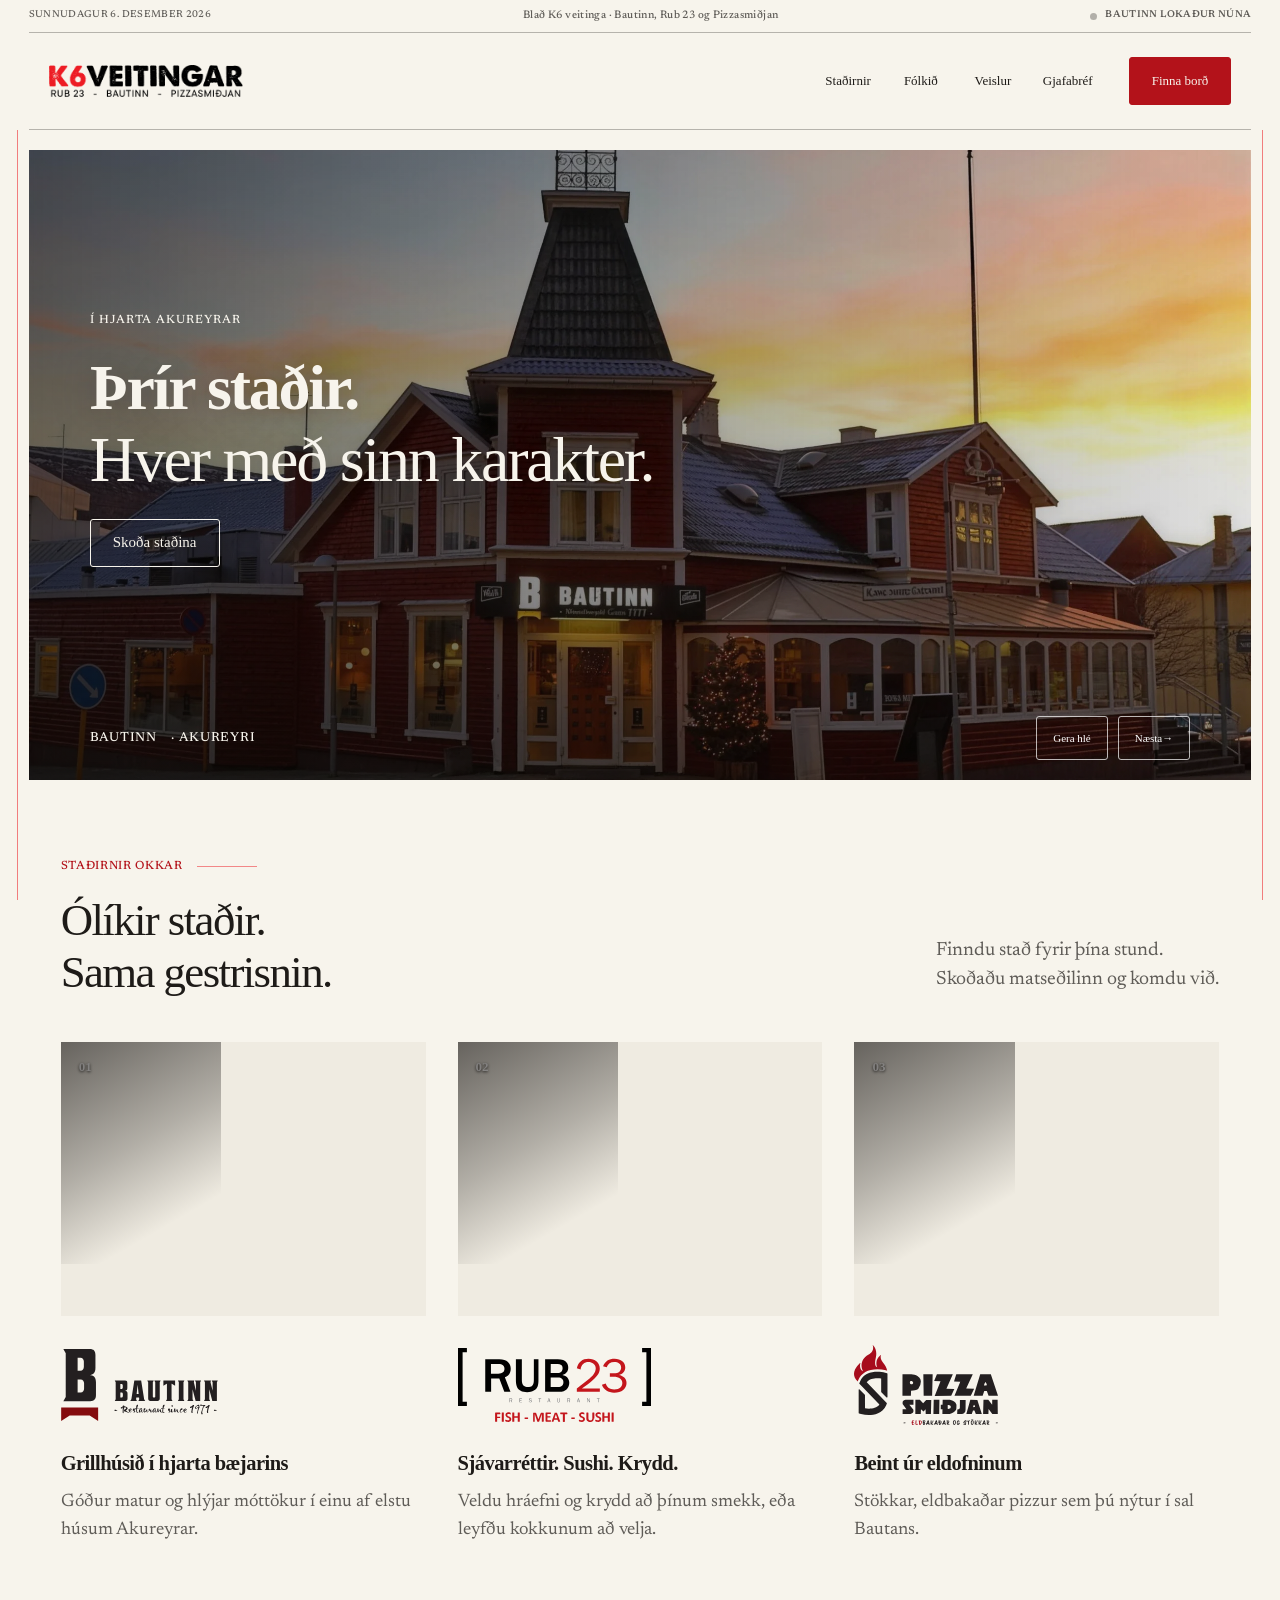
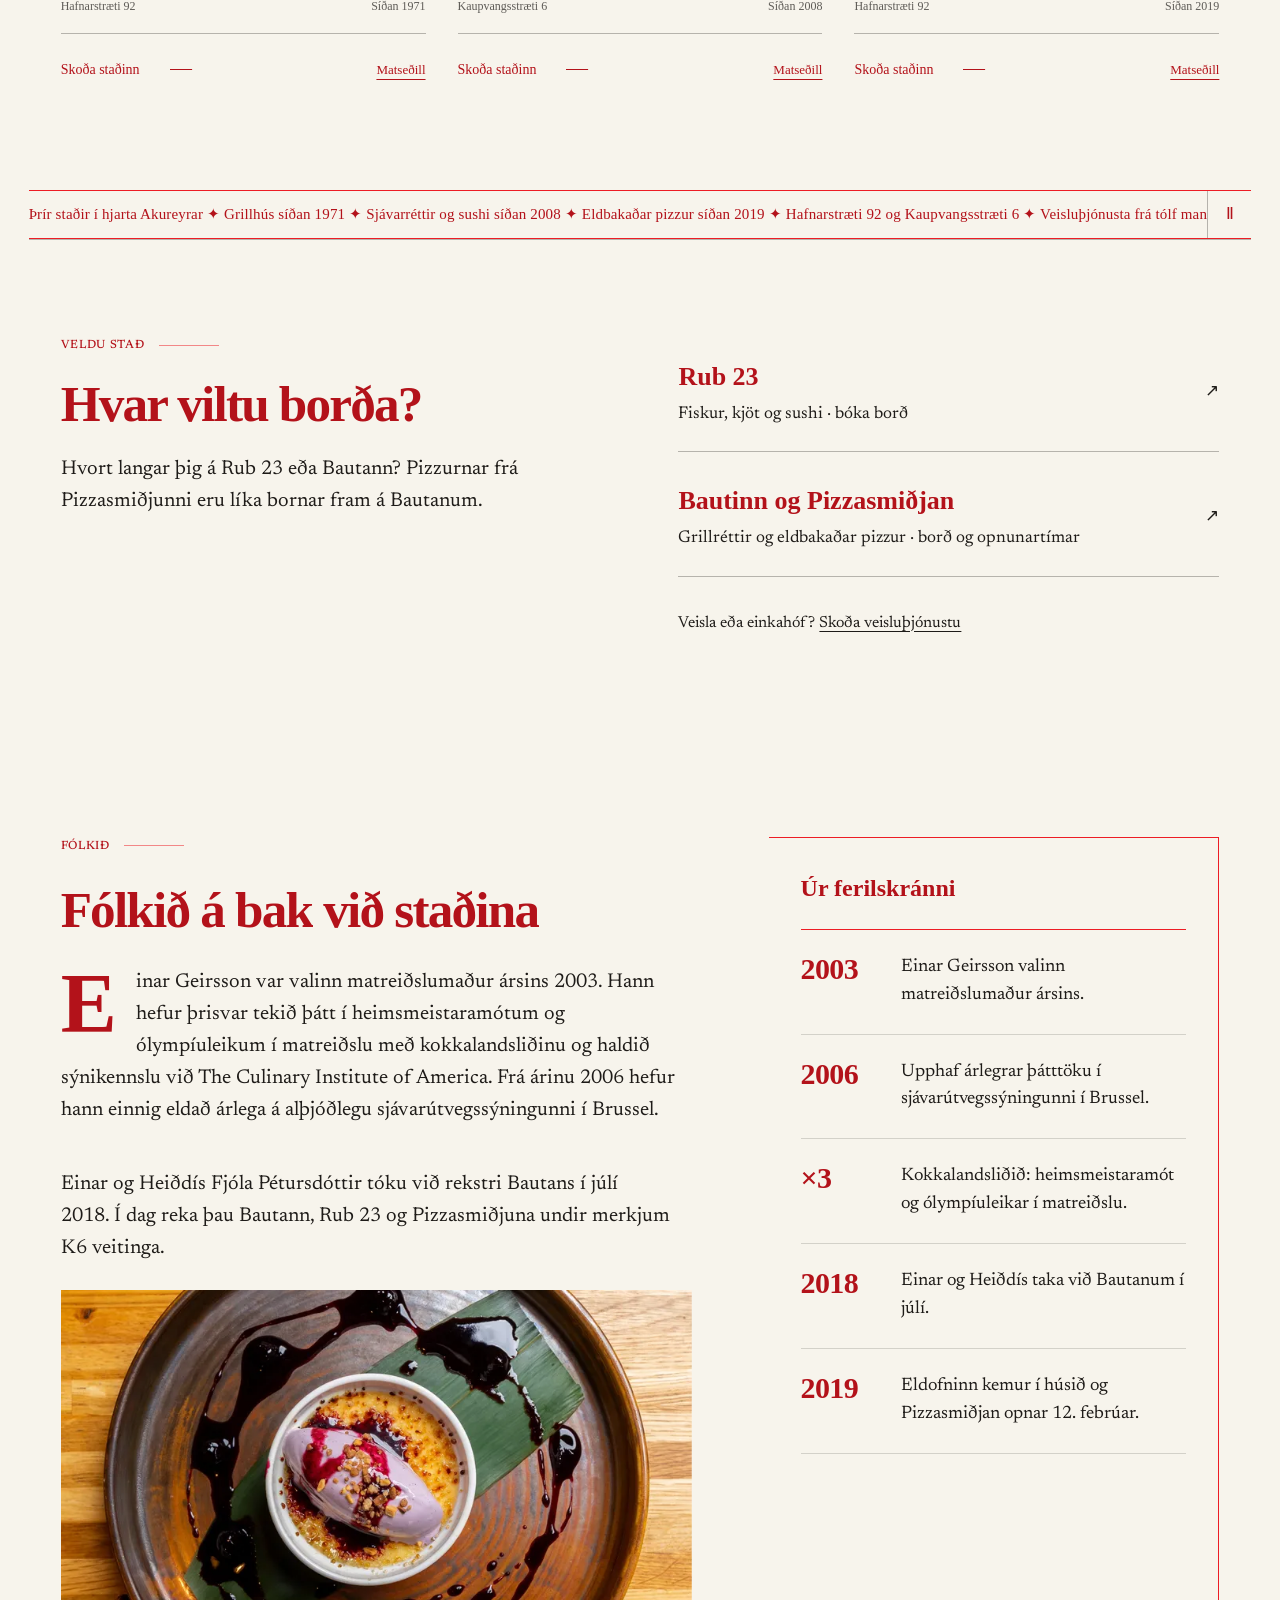
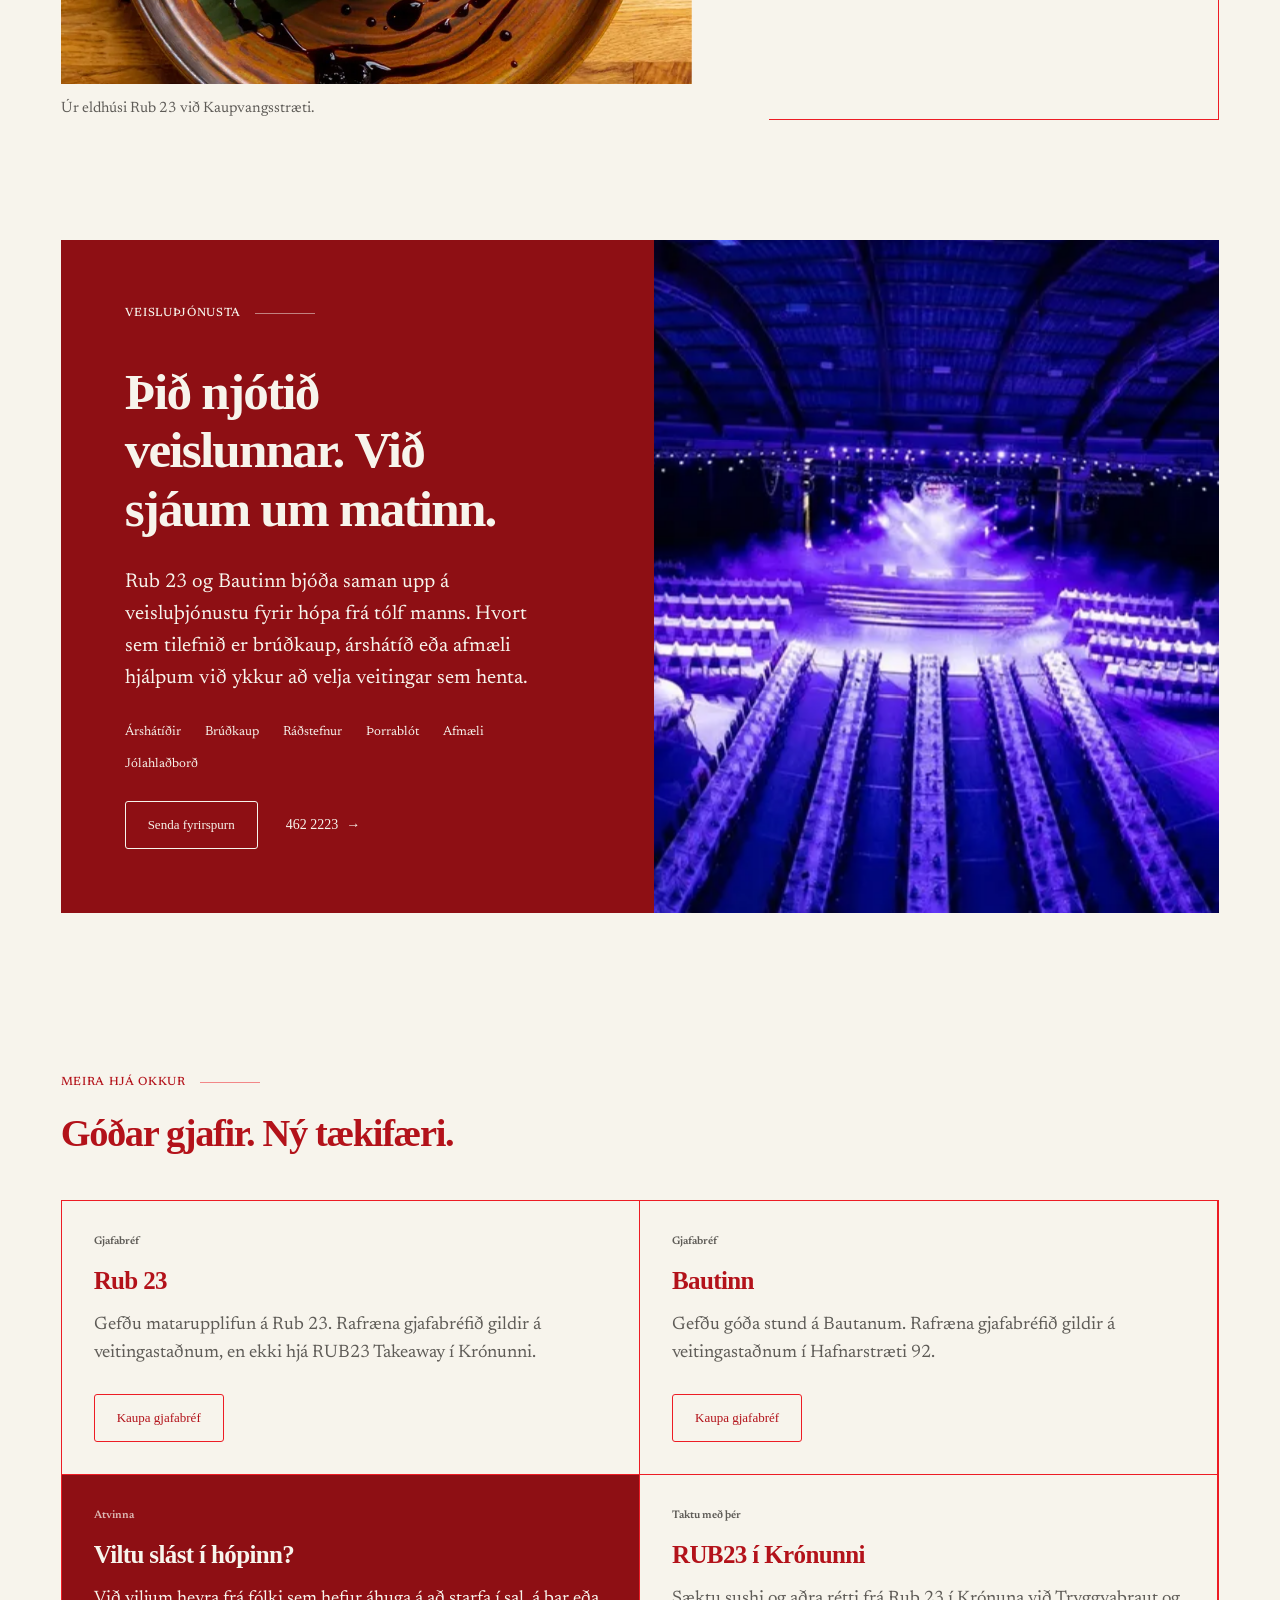
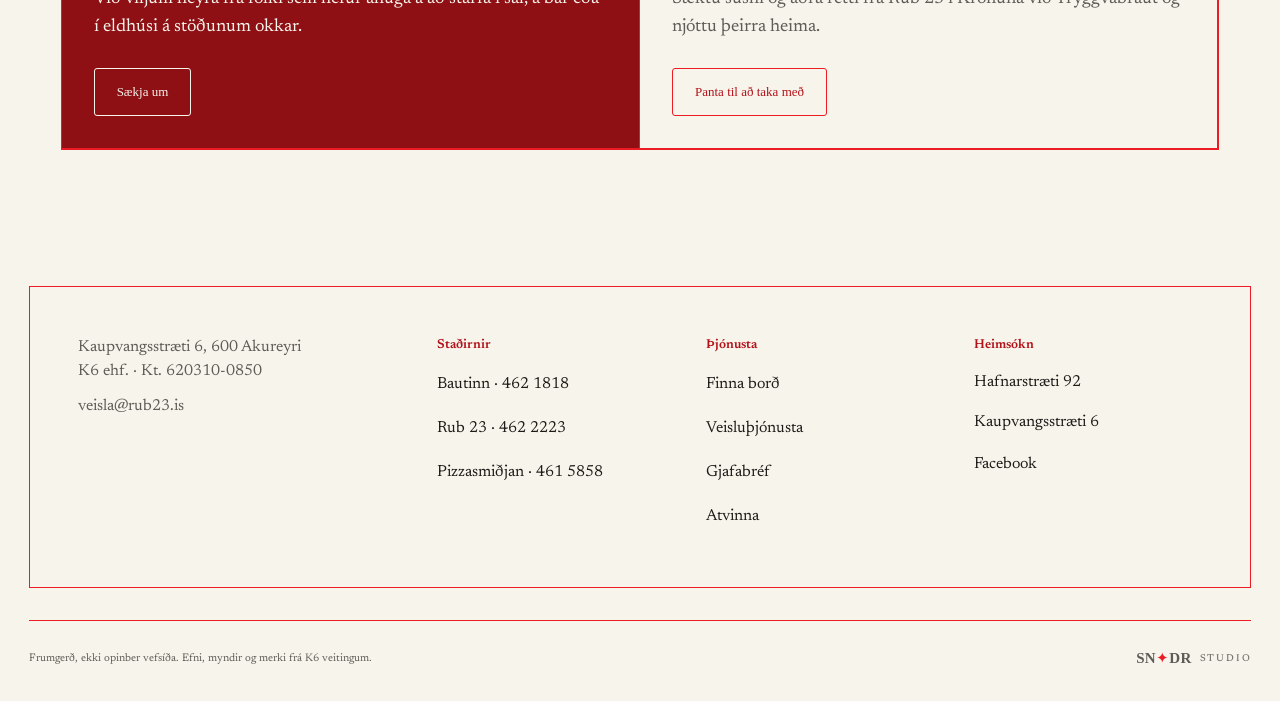
==== commit a67eb676: "Deploy 6b8fdb4 (noindex preview)" ====
--- a/index.html
+++ b/index.html
@@ -18,7 +18,7 @@
 <link rel="stylesheet" href="assets/css/editorial.css?v=dbba8318">
 <link rel="stylesheet" href="assets/css/type-and-menu.css?v=db90e70c">
 <link rel="stylesheet" href="assets/css/mobile-experience.css?v=ed497c79">
-<link rel="stylesheet" href="assets/css/showcase.css?v=949523f1">
+<link rel="stylesheet" href="assets/css/showcase.css?v=d8eb4386">
 <script type="application/ld+json">
 {"@context":"https://schema.org","@type":"Organization","name":"K6 veitingar","legalName":"K6 ehf.","taxID":"620310-0850","url":"https://k6veitingar.is/",
 "address":{"@type":"PostalAddress","streetAddress":"Kaupvangsstræti 6","postalCode":"600","addressLocality":"Akureyri","addressCountry":"IS"},
--- a/assets/css/showcase.css
+++ b/assets/css/showcase.css
@@ -27,13 +27,19 @@
 .venues__heading h2{font:500 clamp(32px,3.5vw,54px)/1.15 var(--serif);letter-spacing:-.035em;margin:0;color:var(--ink)}
 .venues__heading>p{font:400 19px/1.5 var(--text);margin:0 0 4px;color:var(--ink-66)}
 .venues__grid{display:grid;grid-template-columns:repeat(3,minmax(0,1fr));gap:32px}
-.venue{--venue-ease:cubic-bezier(.22,1,.36,1);min-width:0}
+.venue{--venue-ease:cubic-bezier(.22,1,.36,1);min-width:0;position:relative}
 .venue__photo{position:relative;display:block;aspect-ratio:4/3;overflow:hidden;background:var(--paper-2);isolation:isolate}
+/* The 01/02/03 index sits on whatever the photograph happens to be. On the Bautinn
+   sunset it landed white-on-pale-sky at 1.19:1, so the corner carries its own scrim
+   rather than trusting the picture. */
+.venue__photo{--num-scrim:1}
+.venue::before{content:'';position:absolute;top:0;left:0;width:44%;height:34%;z-index:1;pointer-events:none;
+  background:linear-gradient(150deg,rgba(18,15,13,.62),rgba(18,15,13,.28) 46%,transparent 78%)}
 .venue__photo::before,.venue__photo::after{content:'';position:absolute;pointer-events:none;z-index:1}
 .venue__photo::before{inset:0;background:linear-gradient(115deg,rgba(20,17,15,.34),transparent 46%);opacity:0;transition:opacity 220ms var(--venue-ease)}
 .venue__photo::after{inset:12px;border:1px solid rgba(247,244,236,.84);opacity:0;transform:scale(.975);transition:transform 280ms var(--venue-ease),opacity 180ms linear}
 .venue__photo img{position:relative;z-index:0;width:100%;height:100%;object-fit:cover;display:block;transform:scale(1.001);transition:transform 280ms var(--venue-ease)}
-.venue__number{position:absolute;z-index:2;top:18px;left:18px;color:white;font:500 13px/1 var(--serif);text-shadow:0 1px 5px #000;transition:transform 240ms var(--venue-ease)}
+.venue__number{position:absolute;z-index:2;top:18px;left:18px;color:#fff;font:600 13px/1 var(--serif);text-shadow:0 1px 3px rgba(0,0,0,.85);transition:transform 240ms var(--venue-ease)}
 .venue__body{padding:28px 0 0;display:flex;flex-direction:column}
 .venue__brand{height:82px;display:flex;align-items:center;margin:0 0 24px}
 .venue__brand img{height:72px;width:180px;object-fit:contain;object-position:left center}
@@ -116,3 +122,42 @@
 .sndr__studio{font-family:var(--text);font-weight:500;font-size:10px;letter-spacing:.18em;line-height:1;opacity:.85}
 @media(hover:hover) and (pointer:fine){.sndr:hover{color:var(--red-ink)}}
 @media(max-width:767px){.foot__base{align-items:flex-start;flex-direction:column;gap:10px}.sndr{min-height:44px}}
+
+/* ---------- the sibling index: where else to eat in the family ----------
+   One pattern on every page. A real <img> per destination rather than nth-child
+   background images, so the row is responsive, lazy-loaded and survives a
+   reordering. No 01/02/03: three sibling restaurants are a set, not a sequence,
+   and a numbered marker on a set is decoration pretending to be information.
+   Each row carries its destination's OWN red in --sib-accent. */
+.sibs{display:grid;gap:0;background:transparent;border:0;border-top:1px solid var(--hair-2)}
+.sib{position:relative;display:grid;grid-template-columns:minmax(6.5rem,.42fr) minmax(0,1fr) auto;
+  align-items:center;gap:clamp(1rem,2.6vw,2.25rem);padding:clamp(.85rem,1.5vw,1.15rem) 0;
+  border-bottom:1px solid var(--hair-2);background:transparent;text-decoration:none;
+  transition:background 320ms var(--venue-ease,cubic-bezier(.22,1,.36,1))}
+.sib__fig{overflow:hidden;aspect-ratio:4/3;background:var(--paper-2);align-self:stretch;min-height:0}
+.sib__fig img{width:100%;height:100%;object-fit:cover;display:block;transform:scale(1.01);
+  transition:transform 700ms cubic-bezier(.22,1,.36,1)}
+.sib__txt{display:grid;gap:.28rem;min-width:0}
+.sib__n{font:600 clamp(1.35rem,2.1vw,1.95rem)/1.1 var(--serif);letter-spacing:-.035em;
+  color:var(--ink);text-transform:none;transition:color 260ms ease}
+.sib__t{font:400 clamp(.875rem,1.05vw,1rem)/1.5 var(--text);color:var(--ink-66);font-style:normal}
+.sib__go{flex:none;width:2.5rem;height:1px;background:var(--hair-2);position:relative;
+  transition:background 260ms ease,width 420ms cubic-bezier(.22,1,.36,1)}
+.sib__go::after{content:'';position:absolute;right:0;top:50%;width:.5rem;height:.5rem;
+  border-top:1px solid currentColor;border-right:1px solid currentColor;
+  transform:translateY(-50%) rotate(45deg);color:var(--hair-2);transition:color 260ms ease}
+@media (hover:hover) and (pointer:fine){
+  .sib:hover{background:var(--red-wash)}
+  .sib:hover .sib__fig img{transform:scale(1.07)}
+  .sib:hover .sib__n{color:var(--sib-accent,var(--red-ink))}
+  .sib:hover .sib__go{width:3.75rem;background:var(--sib-accent,var(--red-ink))}
+  .sib:hover .sib__go::after{color:var(--sib-accent,var(--red-ink))}
+}
+.sib:focus-visible{outline:2px solid var(--sib-accent,var(--red));outline-offset:-2px}
+.sib:focus-visible .sib__n{color:var(--sib-accent,var(--red-ink))}
+.sib:focus-visible .sib__go{width:3.75rem;background:var(--sib-accent,var(--red-ink))}
+@media(max-width:47.99em){
+  .sib{grid-template-columns:minmax(5rem,.4fr) minmax(0,1fr);gap:1rem;padding:.8rem 0}
+  .sib__go{display:none}
+}
+@media(prefers-reduced-motion:reduce){.sib,.sib__fig img,.sib__n,.sib__go{transition:none}}
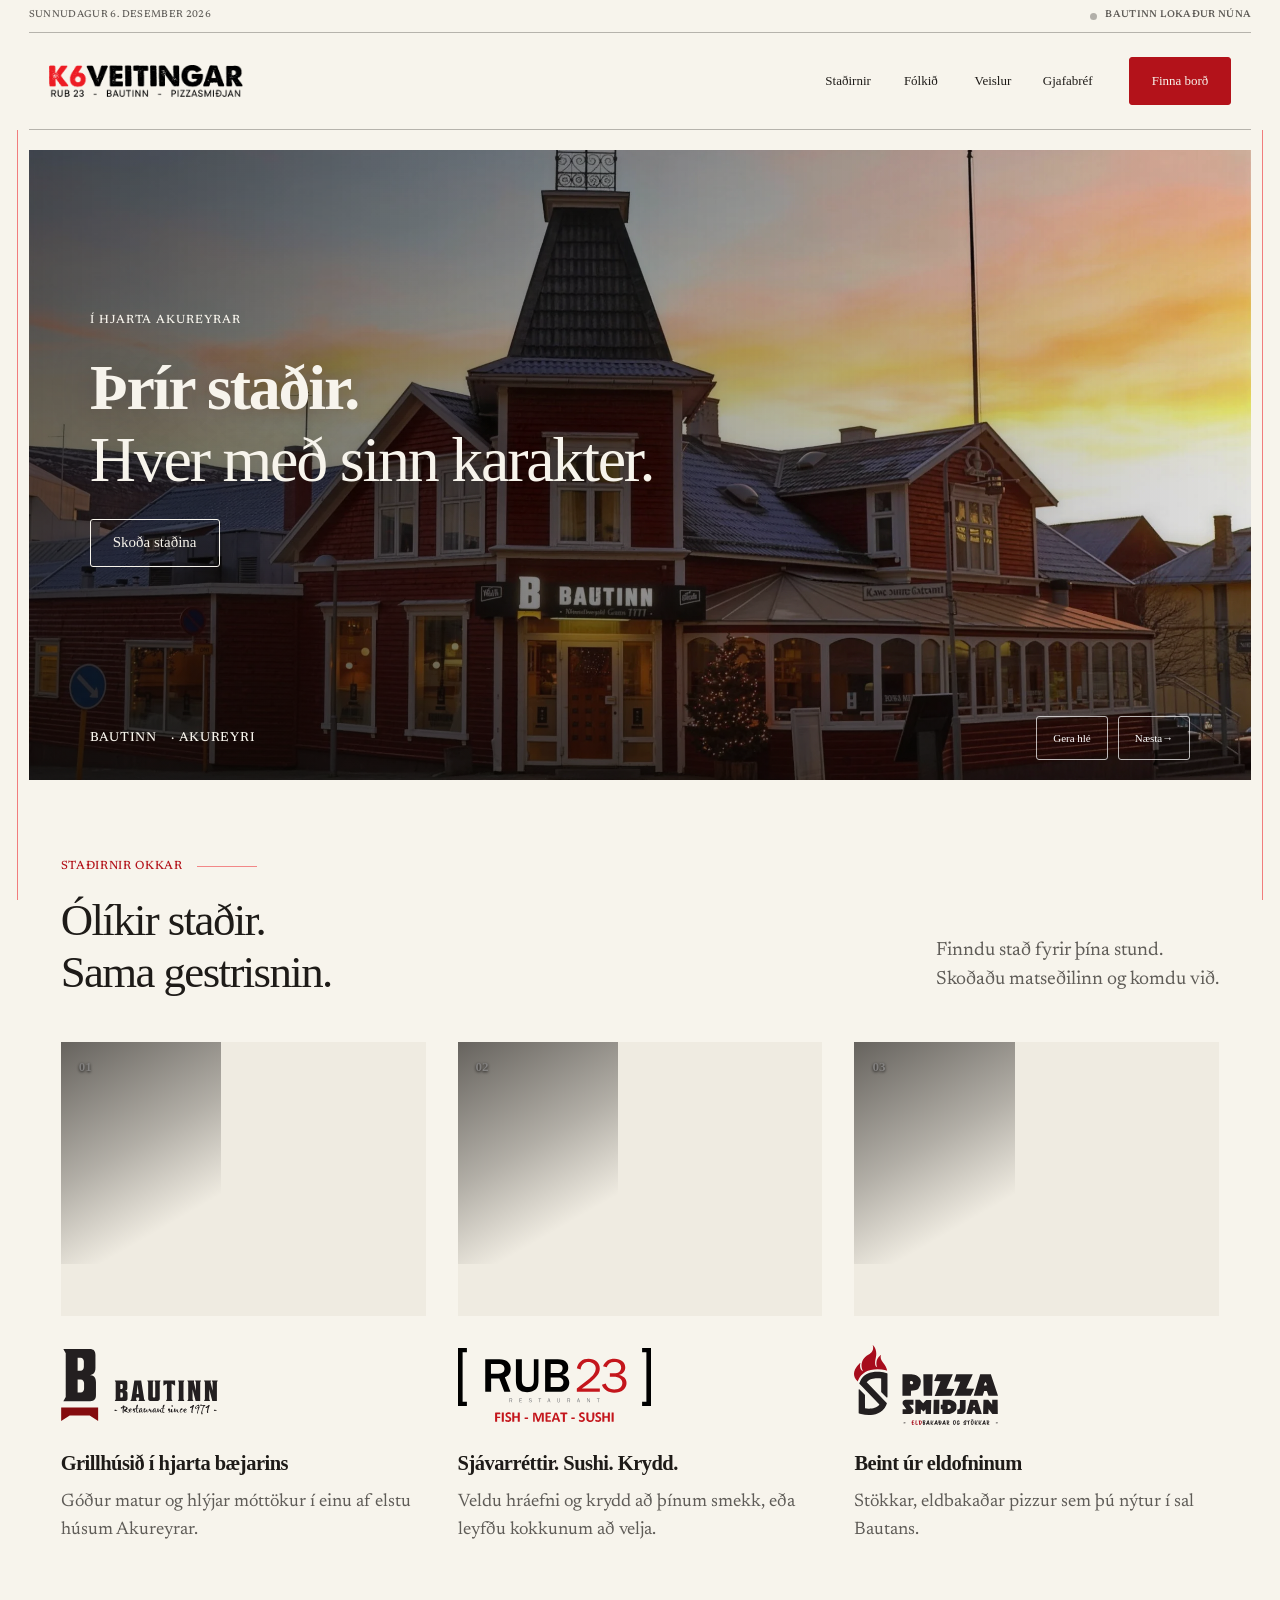
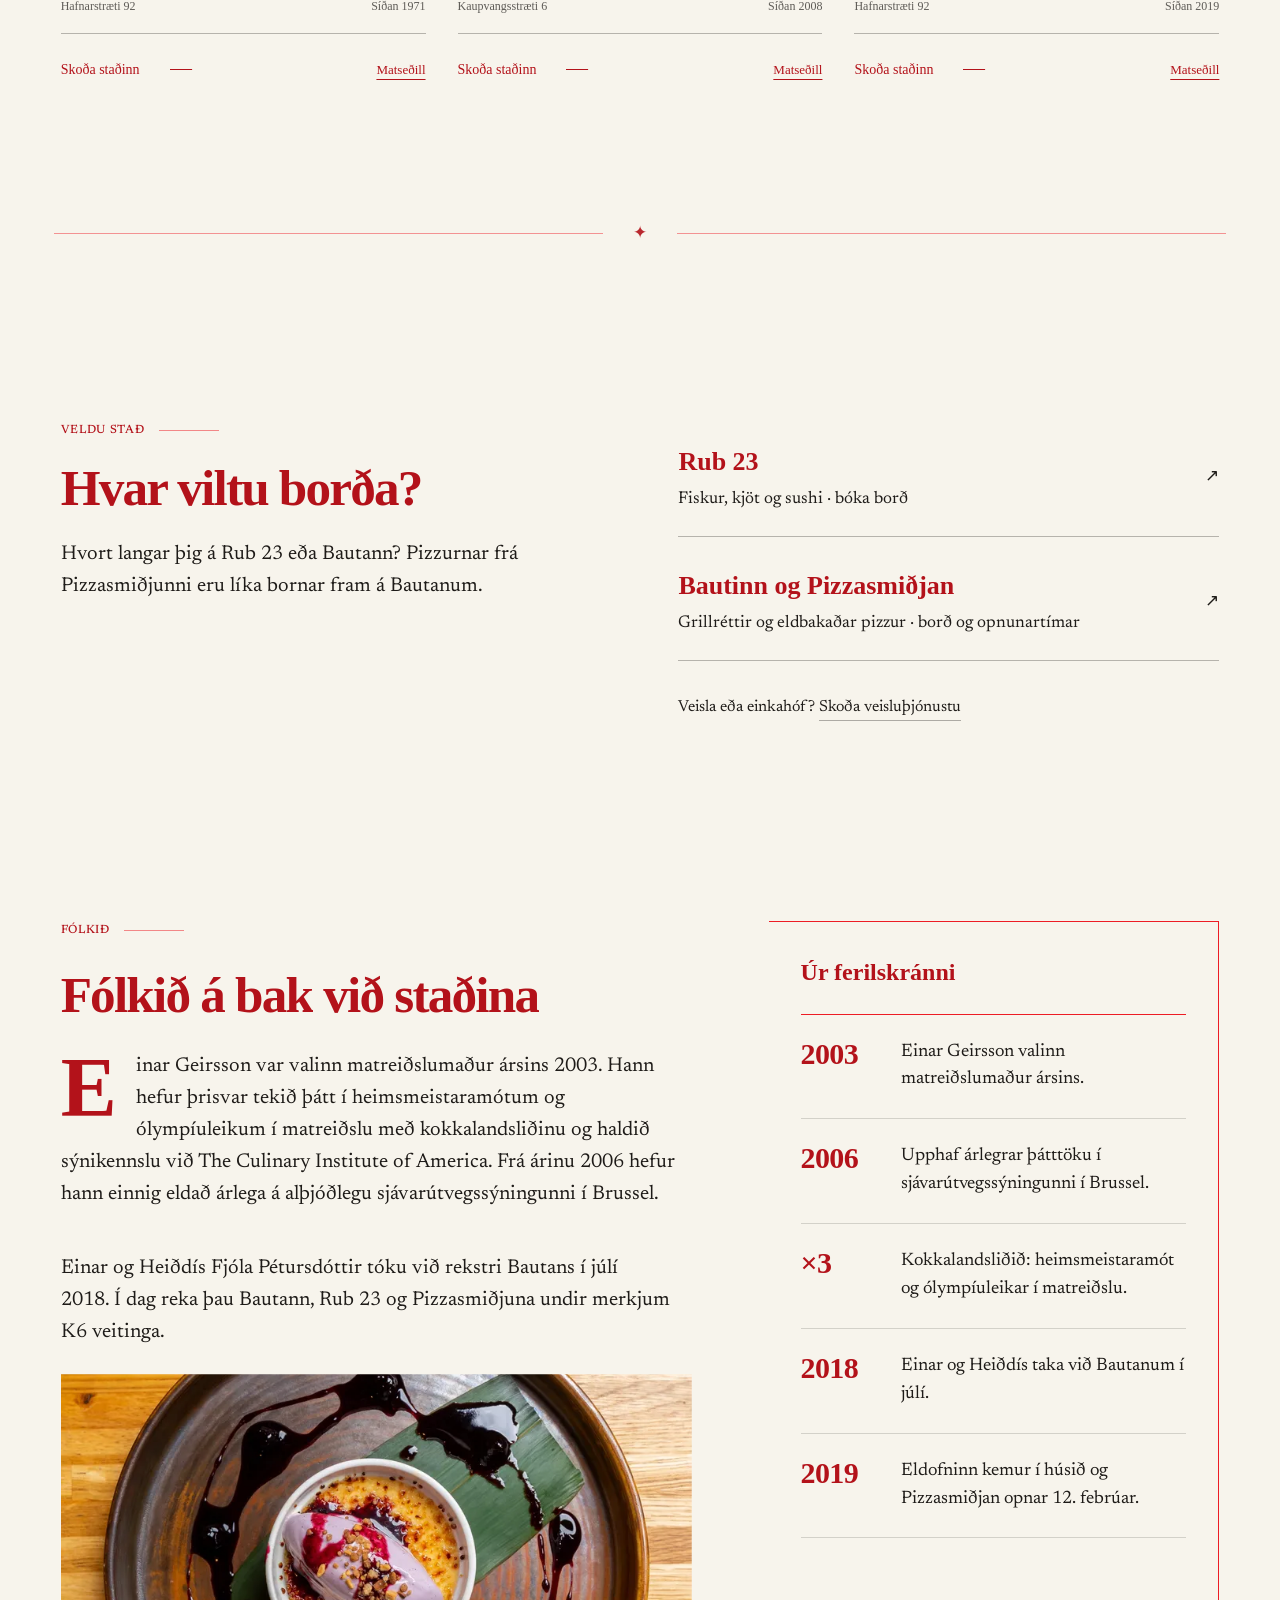
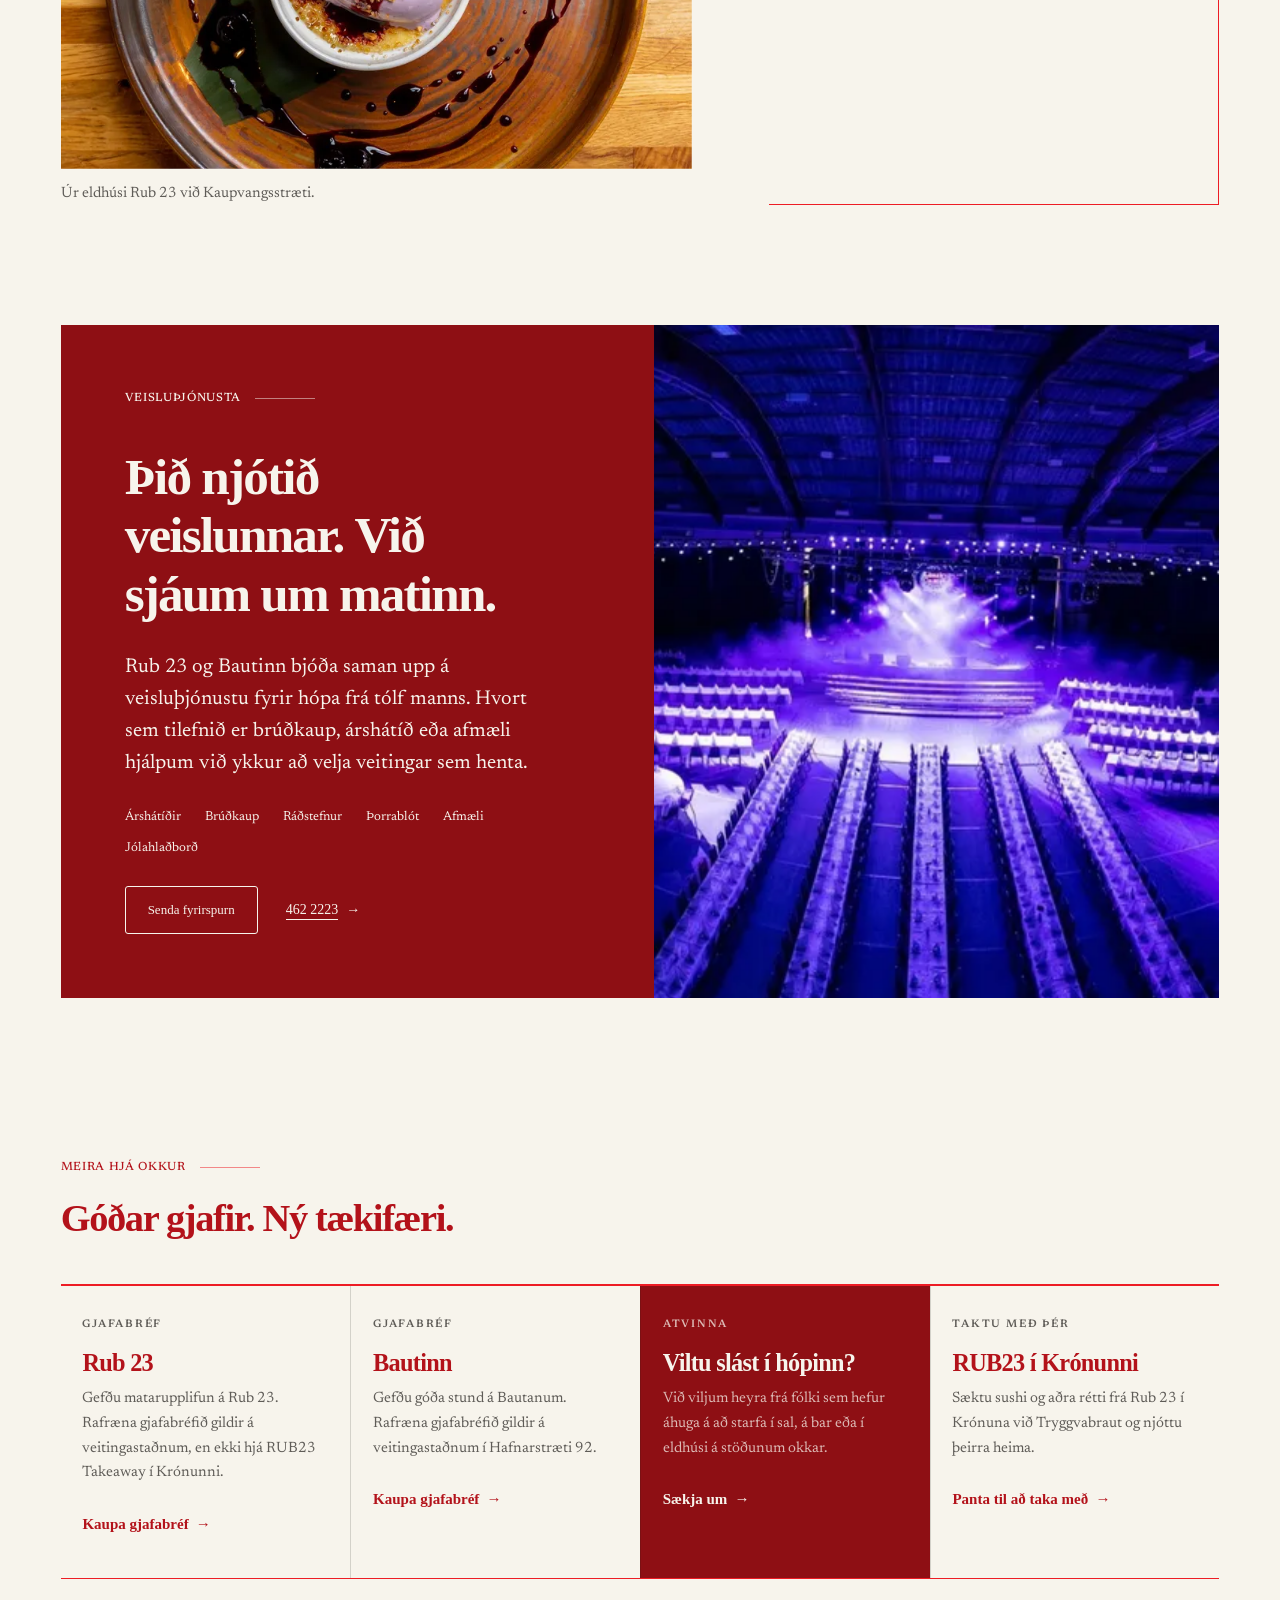
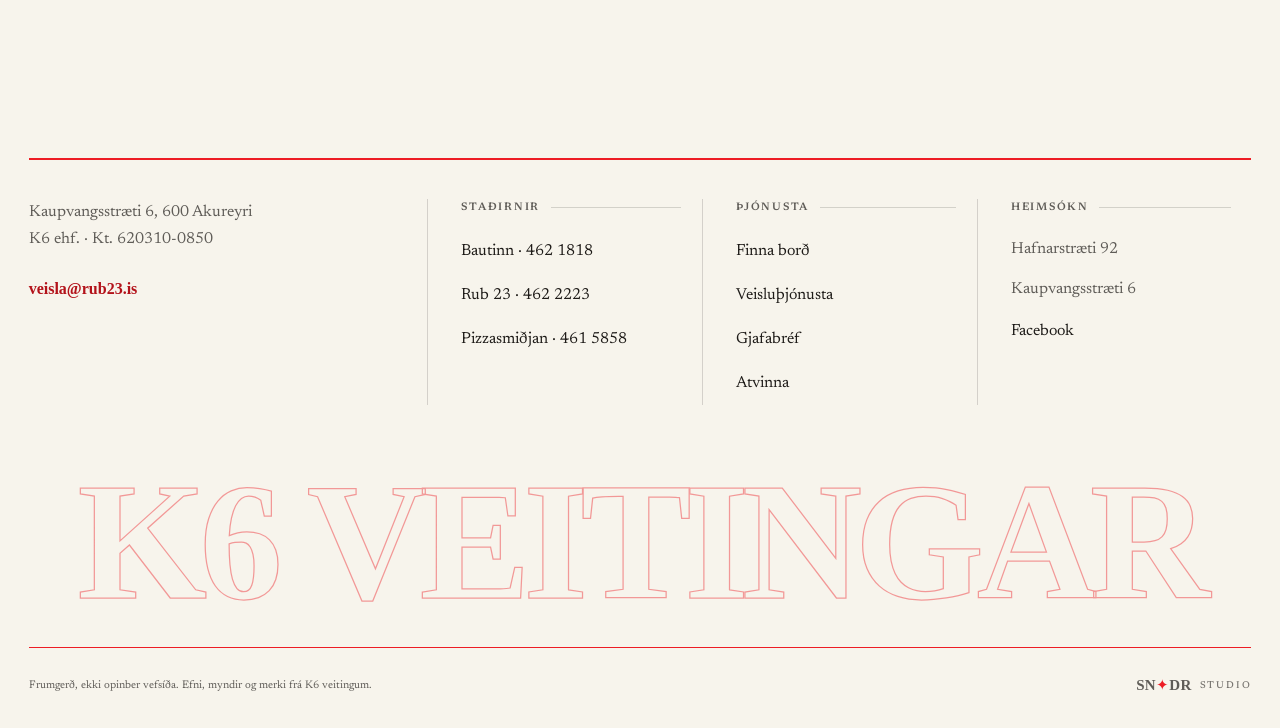
==== commit b681a4c4: "Deploy 5ddf57e (noindex preview)" ====
--- a/index.html
+++ b/index.html
@@ -14,11 +14,12 @@
 <link rel="icon" href="assets/img/icons/icon-k6-32.png" sizes="32x32" type="image/png">
 <link rel="icon" href="assets/img/icons/icon-k6-512.png" sizes="512x512" type="image/png">
 <link rel="apple-touch-icon" href="assets/img/icons/icon-k6-180.png">
-<link rel="stylesheet" href="assets/css/system.css?v=a8c07ab9">
-<link rel="stylesheet" href="assets/css/editorial.css?v=dbba8318">
-<link rel="stylesheet" href="assets/css/type-and-menu.css?v=db90e70c">
-<link rel="stylesheet" href="assets/css/mobile-experience.css?v=ed497c79">
+<link rel="stylesheet" href="assets/css/system.css?v=19f88beb">
+<link rel="stylesheet" href="assets/css/editorial.css?v=507259a4">
+<link rel="stylesheet" href="assets/css/type-and-menu.css?v=b4243ab7">
+<link rel="stylesheet" href="assets/css/mobile-experience.css?v=7d18c7a7">
 <link rel="stylesheet" href="assets/css/showcase.css?v=d8eb4386">
+<link rel="stylesheet" href="assets/css/interaction.css?v=b63ed551">
 <script type="application/ld+json">
 {"@context":"https://schema.org","@type":"Organization","name":"K6 veitingar","legalName":"K6 ehf.","taxID":"620310-0850","url":"https://k6veitingar.is/",
 "address":{"@type":"PostalAddress","streetAddress":"Kaupvangsstræti 6","postalCode":"600","addressLocality":"Akureyri","addressCountry":"IS"},
@@ -36,7 +37,6 @@
 <header class="mast">
   <div class="folio">
     <span data-date>Akureyri</span>
-    <span class="folio__mid">Blað K6 veitinga · Bautinn, Rub 23 og Pizzasmiðjan</span>
     <span class="status" data-hours='{"0":[["12:00","22:00"]],"1":[["11:30","22:00"]],"2":[["11:30","22:00"]],"3":[["11:30","22:00"]],"4":[["11:30","22:00"]],"5":[["11:30","22:00"]],"6":[["12:00","22:00"]]}' data-label-open="Bautinn opinn núna" data-label-closed="Bautinn lokaður núna">Opnunartími</span>
   </div>
   <div class="mast__row">
@@ -116,10 +116,7 @@
       </article>
     </div>
   </section>
-<div class="ticker" data-speed=".42" aria-hidden="true">
-    <div class="ticker__track"><div class="ticker__item">Þrír staðir í hjarta Akureyrar ✦ Grillhús síðan 1971 ✦ Sjávarréttir og sushi síðan 2008 ✦ Eldbakaðar pizzur síðan 2019 ✦ Hafnarstræti 92 og Kaupvangsstræti 6 ✦ Veisluþjónusta frá tólf manns ✦</div></div>
-  </div>
-
+  <div class="brk" role="presentation"><i class="brk__r rule"></i><span class="brk__m" aria-hidden="true">✦</span><i class="brk__r rule"></i></div>
 <section class="sec booking" id="bokabord" aria-labelledby="booking-title"><div class="booking__intro"><p class="kicker">Veldu stað</p><h2 class="display h2" id="booking-title">Hvar viltu borða?</h2><p class="body">Hvort langar þig á Rub 23 eða Bautann? Pizzurnar frá Pizzasmiðjunni eru líka bornar fram á Bautanum.</p></div><div class="booking__options"><a class="booking__option" href="https://www.dineout.is/is/rub23?isolation=true" data-booking="rub23"><span><strong>Rub 23</strong><small>Fiskur, kjöt og sushi · bóka borð</small></span><span aria-hidden="true">↗</span></a><a class="booking__option" href="bautinn.html#bokabord"><span><strong>Bautinn og Pizzasmiðjan</strong><small>Grillréttir og eldbakaðar pizzur · borð og opnunartímar</small></span><span aria-hidden="true">↗</span></a><p class="booking__note">Veisla eða einkahóf? <a href="#veislur">Skoða veisluþjónustu</a></p></div></section>
   <!-- the people: one story, drop cap, a facts box -->
   <section class="sec" id="folkid">
@@ -174,17 +171,22 @@
 
   <footer class="foot">
     <div class="foot__box">
-      <div><p class="small">Kaupvangsstræti 6, 600 Akureyri<br>K6 ehf. · Kt. 620310-0850<br><a href="mailto:veisla@rub23.is">veisla@rub23.is</a></p></div>
+      <div class="foot__id">
+        <p class="small">Kaupvangsstræti 6, 600 Akureyri<br>K6 ehf. · Kt. 620310-0850</p>
+        <a class="foot__mail" href="mailto:veisla@rub23.is">veisla@rub23.is</a>
+      </div>
       <div><h3>Staðirnir</h3><ul><li><a href="bautinn.html">Bautinn · 462 1818</a></li><li><a href="rub23.html">Rub 23 · 462 2223</a></li><li><a href="pizzasmidjan.html">Pizzasmiðjan · 461 5858</a></li></ul></div>
       <div><h3>Þjónusta</h3><ul><li><a href="#bokabord">Finna borð</a></li><li><a href="#veislur">Veisluþjónusta</a></li><li><a href="#auglysingar">Gjafabréf</a></li><li><a href="#auglysingar">Atvinna</a></li></ul></div>
       <div><h3>Heimsókn</h3><ul><li>Hafnarstræti 92</li><li>Kaupvangsstræti 6</li><li><a href="https://www.facebook.com/rub23restaurant/" rel="noopener">Facebook</a></li></ul></div>
     </div>
+
+    <p class="foot__word" aria-hidden="true">K6 veitingar</p>
 
     <div class="foot__base"><p class="foot__note">Frumgerð, ekki opinber vefsíða. Efni, myndir og merki frá K6 veitingum.</p><a class="sndr" href="https://sndrstudio.is" target="_blank" rel="noopener" aria-label="Hannað af SNDR Studio" data-logotype><span class="sndr__mark">SN<i>✦</i>DR</span><span class="sndr__studio">STUDIO</span></a></div>
   </footer>
 </main>
 
 <nav class="dock" aria-label="Flýtileiðir"><a href="#stadirnir">Staðirnir</a><a href="#bokabord">Finna borð</a><a href="#veislur">Veislur</a></nav>
-<script src="assets/js/motion.js?v=bf272f6d" defer></script>
+<script src="assets/js/motion.js?v=8e75b182" defer></script>
 </body>
 </html>
--- a/assets/css/system.css
+++ b/assets/css/system.css
@@ -97,7 +97,6 @@
 .mast{position:relative;z-index:60;background:var(--paper);padding-inline:calc(var(--rail) + .75rem)}
 .folio{display:flex;align-items:center;justify-content:space-between;gap:1rem;font-size:.75rem;letter-spacing:.06em;text-transform:uppercase;font-weight:500;color:var(--ink-66);padding:.55rem 0;border-bottom:1px solid var(--red)}
 .folio>*{min-height:28px;display:inline-flex;align-items:center;gap:.5rem}
-.folio__mid{display:none}@media(min-width:48em){.folio__mid{display:inline-flex}}
 .mast__row{display:grid;grid-template-columns:1fr auto 1fr;align-items:center;gap:1rem;padding:.9rem 0 .8rem}
 @media(max-width:47.99em){
   .mast__row{grid-template-columns:1fr auto;padding:.7rem 0}
@@ -159,12 +158,13 @@
 .menu__meta{display:grid;gap:.15rem;padding-top:1rem;border-top:1px solid var(--red);color:var(--ink-66);font-size:.9375rem;font-style:italic}
 .menu__meta a{display:inline-flex;align-items:center;min-height:44px}
 
-/* ---------- 7. the masthead: a STATIC fitted wordmark, then a moving ticker ----------
+/* ---------- 7. the masthead: a STATIC fitted wordmark ----------
    A scrolling band can only ever show a whole name if one unit is under half the
    viewport; above that there is always an instant with no complete name on screen.
    A masthead is the one element that must read, so it holds still and is fitted to
-   the measure, and the motion moves to the ticker strip beneath it, which is what a
-   broadsheet actually does. */
+   the measure. The scrolling announcement strip that used to sit beneath it is gone:
+   it read as a banner ad, it could never be caught up with, and the chapter division
+   it was really doing is now done by `.brk` (see interaction.css). */
 .masthead{position:relative;padding-block:clamp(.5rem,1.4vw,1.2rem) clamp(.2rem,.6vw,.5rem)}
 .wordmark{margin:0;padding-right:var(--word-reserve,0);font-family:var(--serif);font-weight:800;text-transform:uppercase;
   font-size:var(--word-fs,clamp(2.6rem,13vw,12rem));line-height:.9;letter-spacing:-.03em;
@@ -181,11 +181,6 @@
   .film__word{font-size:clamp(2.2rem,10.5vw,3.6rem)}
 }
 
-.ticker{overflow:hidden;border-top:2px solid var(--red);border-bottom:1px solid var(--red);padding-block:.5rem;--vskew:0deg}
-.ticker__track{display:flex;width:max-content;will-change:transform;transform:translate3d(var(--mx,0),0,0) skewX(var(--vskew));transition:transform .12s linear}
-@media(prefers-reduced-motion:reduce){.ticker__track{transform:none;transition:none}}
-.ticker__item{padding-right:1.5rem;white-space:nowrap;font-family:var(--serif);font-style:italic;font-weight:600;
-  font-size:clamp(.9375rem,1.15vw,1.125rem);letter-spacing:.01em;color:var(--red-ink)}
 
 /* ---------- 8. the lead: photograph inside the rules ---------- */
 .page{padding-inline:calc(var(--rail) + .75rem)}
--- a/assets/css/editorial.css
+++ b/assets/css/editorial.css
@@ -1,12 +1,12 @@
 /* v5: Claude's editorial foundation, edited for space and SRG-style choreography. */
 :root{--rail:clamp(10px,1.3vw,22px);--t4:.24s;--ease-stamp:cubic-bezier(.23,1,.32,1)}
 body{overflow-x:clip}.rail{opacity:.55;width:1px}.proto{padding:5px 16px;font-size:11px}
-.folio{padding:4px 0;font-size:11px}.folio>*{min-height:24px}.folio__mid{font-style:italic;text-transform:none;font-size:13px;letter-spacing:0}
+.folio{padding:4px 0;font-size:11px}.folio>*{min-height:24px}
 .mast__row{grid-template-columns:1fr auto 1fr;min-height:90px;padding:12px 16px}.mast__logo{border:0;padding:0}.mast__logo img{height:40px}.mast__logo img.wide{height:32px}.mast__end{gap:24px}.mast__nav{gap:20px}.mast__nav a{font-size:16px}.roundbtn{width:58px;height:58px;font-size:9px;display:flex;flex-direction:column;justify-content:center;gap:3px}.roundbtn small{font-size:10px}.stampbtn{transform:rotate(-3deg);border-width:1px;font-size:14px;padding:10px 18px}.mast__rules{height:4px;border-top-width:1px}
 .masthead{padding:28px 0 32px}.wordmark{font-weight:750;line-height:1;overflow:visible}.stamp--mark{width:94px;top:calc(50% - 47px)}
 .film{height:clamp(460px,60svh,680px);min-height:0}.film__title{position:relative;z-index:2;padding:48px 5%;align-self:center;display:grid;gap:22px;justify-items:start;max-width:850px}.film__title .kicker{color:var(--paper)}.film__title .kicker::after{background:var(--paper)}.film__word{position:static;text-align:left;transform:none;padding:0;font-size:clamp(38px,5.2vw,76px);line-height:1.07;letter-spacing:-.025em;pointer-events:auto}.film__word em{font-weight:600;text-transform:none}.film__foot{position:absolute;inset:auto 0 0;padding:20px 5%;align-items:center}.film__foot .kicker{font-size:13px;max-width:66%}.film__ctrl{min-height:44px;border-radius:0;font-size:11px;letter-spacing:.04em;border-width:1px}.film::before{background:linear-gradient(90deg,rgba(10,8,6,.62),rgba(10,8,6,.12)),linear-gradient(0deg,rgba(10,8,6,.4),transparent 40%)}
 .lead{height:clamp(440px,63svh,740px);aspect-ratio:auto}.lead__cap{max-width:600px;left:5%;bottom:8%}.lead__cap p{font-size:19px}.lead__cap .kicker{font-size:16px}.lead img{object-position:center 50%}.b-bautinn .lead img{object-position:center 53%}
-.picker-heading{display:flex;align-items:baseline;justify-content:space-between;gap:24px;padding:64px 16px 24px}.picker-heading p{margin:0}.picker-heading .kicker{font-size:22px}.picker-heading .small{font-size:17px;font-style:italic}.picker{min-height:0;gap:24px;border:0}.pick{border:1px solid var(--red);transition:none}.pick+.pick{border:1px solid var(--red)}.pick__art{flex:none;min-height:0;aspect-ratio:5/4}.pick__body{padding:28px;gap:12px;min-height:225px}.pick__name{font-size:clamp(25px,3vw,43px);font-weight:750;line-height:1.12}.pick__dek{font-size:18px;line-height:1.5}.pick__meta{font-size:11px;letter-spacing:.07em;margin:12px 0 0;gap:12px}.pick__name a::after{inset:0}.picker:hover .pick,.picker .pick:hover{flex-grow:1}.ticker{margin-block:48px 0;padding-block:12px;border-width:1px}.ticker__track{transition:none;will-change:auto}.ticker__item{font-size:18px}.pick__art img{opacity:1}.pick__art canvas{opacity:1}.pick.is-photo .pick__art canvas{opacity:0}
+.picker-heading{display:flex;align-items:baseline;justify-content:space-between;gap:24px;padding:64px 16px 24px}.picker-heading p{margin:0}.picker-heading .kicker{font-size:22px}.picker-heading .small{font-size:17px;font-style:italic}.picker{min-height:0;gap:24px;border:0}.pick{border:1px solid var(--red);transition:none}.pick+.pick{border:1px solid var(--red)}.pick__art{flex:none;min-height:0;aspect-ratio:5/4}.pick__body{padding:28px;gap:12px;min-height:225px}.pick__name{font-size:clamp(25px,3vw,43px);font-weight:750;line-height:1.12}.pick__dek{font-size:18px;line-height:1.5}.pick__meta{font-size:11px;letter-spacing:.07em;margin:12px 0 0;gap:12px}.pick__name a::after{inset:0}.picker:hover .pick,.picker .pick:hover{flex-grow:1}.pick__art img{opacity:1}.pick__art canvas{opacity:1}.pick.is-photo .pick__art canvas{opacity:0}
 .sec{padding:clamp(64px,7.5vw,120px) clamp(12px,2.5vw,40px)}.sec--tight{padding-block:24px 64px}.cols{gap:clamp(40px,6vw,96px)}.colrule>*+*{border-left:0;padding-left:0}.story{gap:26px}.body{font-size:19px;line-height:1.7}.dek{font-size:22px;line-height:1.6;max-width:780px}.h2{font-size:clamp(30px,4.2vw,58px);line-height:1.1}.h3{font-size:clamp(26px,3vw,40px)}.display{font-weight:750}.kicker{margin-bottom:12px}.story .kicker{margin:0}.sec__head{gap:20px;margin-bottom:44px}.sec__head .kicker{margin:0}.box{padding:32px;gap:22px}.box--dbl{box-shadow:none;border-width:1px}.box h3{font-size:24px}.annal li{grid-template-columns:80px 1fr;padding:24px 0;gap:20px}.annal p{font-size:18px;line-height:1.55}.dropcap::first-letter{background:transparent;color:var(--red-ink);padding:0 .08em 0 0;margin:.05em .15em 0 0;font-size:4.2em}
 .panel{padding:clamp(32px,5vw,76px);gap:28px}.panel--photo{padding:0;grid-template-columns:1fr 1fr}.panel--photo>.panel__in{padding:clamp(32px,5vw,72px);gap:28px}.panel--photo .frame{min-height:560px}.tags{gap:12px 24px}.tags li{border:0;padding:0;min-height:0;font-size:17px}.btn{box-shadow:none!important;border-width:1px;font-size:16px;min-height:48px;padding:13px 24px}.btn::before{inset:0}.actions{gap:16px 28px}.link{font-size:18px}.frame--ruled{padding:0;border:0}figure{margin:0}figcaption{font-size:16px;margin-top:14px}.frame img{will-change:auto}.reveal .frame__clip{clip-path:none;transition:none}
 /* Transform-only paper shutter, preserving the original printed-image reveal. */
@@ -19,8 +19,8 @@
 html:not(.motion-ready) .rail,html:not(.motion-ready) .rule,html:not(.motion-ready) .stamp,html:not(.motion-ready) .rise,html:not(.motion-ready) [data-words] .w>span{opacity:1;transform:none}.motion-ready [data-words] .w>span{transition-duration:1s;transition-delay:calc(var(--i,0)*.065s)}
 @media(hover:hover) and (pointer:fine){.pick:hover .pick__art canvas{opacity:.15}.pick:hover .pick__art img{transform:scale(1.035)}.btn:hover::before{transform:scaleX(1)}}
 @media(max-width:1100px){.mast__nav{display:none}.pick__body{padding:24px;min-height:240px}.b-pizzasmidjan .ads--4{grid-template-columns:repeat(2,minmax(0,1fr))}.foot__box{grid-template-columns:1fr 1fr}.panel--photo .h2{font-size:40px}.panel--photo>.panel__in{padding:40px}}
-@media(max-width:959px){.cols{grid-template-columns:1fr}.cfg{grid-template-columns:1fr;gap:24px}.cfg__out{position:static}.b-rub23 #matsedill .cols>.story,.b-bautinn #matsedill .cols>.story{position:static;grid-template-columns:1fr 1fr}.panel--photo{grid-template-columns:1fr}.panel--photo .frame{min-height:400px;max-height:500px}.bar{padding-block:8px}.folio__mid{display:none}}
-@media(max-width:767px){.mast__row{grid-template-columns:1fr auto;min-height:78px;padding:10px 8px}.mast__logo img{height:34px}.mast__logo img.wide{height:26px}.masthead{padding-block:24px}.wordmark{font-weight:750}.folio{font-size:10px}.status{font-size:10px;letter-spacing:.04em}.folio>*{min-height:22px}.roundbtn{width:48px;height:48px}.film{height:530px}.film__title{padding:32px 24px 64px}.film__word{font-size:clamp(30px,8vw,54px)}.film__foot{padding:16px 24px}.film__foot .kicker{font-size:12px;line-height:1.5}.film__ctrl{padding:0 10px}.lead{height:520px}.lead__cap{max-width:85%;left:24px;bottom:32px}.lead__cap p{font-size:18px}.picker-heading{padding:48px 4px 24px;align-items:start;flex-direction:column;gap:8px}.picker-heading .kicker{font-size:21px}.picker{gap:28px}.pick__art{aspect-ratio:4/3}.pick__body{min-height:0;padding:24px;gap:14px}.pick__name{font-size:32px}.pick__meta{margin-top:8px}.ticker{margin-top:32px}.sec{padding:64px 8px}.sec--tight{padding-top:16px;padding-bottom:48px}.h2{font-size:clamp(28px,7.5vw,42px)}.body{font-size:18px;line-height:1.65}.dek{font-size:20px}.box{padding:24px}.annal li{grid-template-columns:64px 1fr;gap:20px;padding:20px 0}.panel{padding:32px 24px}.panel--photo{padding:0}.panel--photo>.panel__in{padding:32px 24px}.panel--photo .h2{font-size:32px}.panel--photo .frame{min-height:320px;max-height:400px}.panel .body{font-size:18px}.btn{font-size:14px;padding:12px 20px}.link{font-size:17px}.strip{grid-template-columns:1fr 1fr;gap:20px}.strip figure:first-child{grid-column:1/-1}.strip figure .frame{aspect-ratio:4/3}.strip figcaption{font-size:13px}.ads--4,.b-pizzasmidjan .ads--4{grid-template-columns:1fr}.ad{padding:28px;gap:14px}.ad__n{font-size:26px}.ad__n .num{font-size:18px}.ad p{font-size:18px}.cfg__out{padding:28px}.chip{font-size:16px;padding:12px 15px}.nums{gap:32px;grid-template-columns:1fr 1fr}.nums b{font-size:74px}.nums p{font-size:17px}.nums small{font-size:15px}.dish__top{flex-wrap:wrap;gap:8px}.dish__dots{min-width:8px}.dish__n{font-size:17px;max-width:65%}.dish__p{font-size:16px}.dish__d{font-size:16px}.foot__box{padding:28px;gap:32px;grid-template-columns:1fr 1fr}.foot__box>div:first-child{grid-column:1/-1}.foot ul{font-size:16px}.foot__base{font-size:12px}.dock a{font-size:14px}.band--photo{min-height:570px}.story{gap:24px}}
+@media(max-width:959px){.cols{grid-template-columns:1fr}.cfg{grid-template-columns:1fr;gap:24px}.cfg__out{position:static}.b-rub23 #matsedill .cols>.story,.b-bautinn #matsedill .cols>.story{position:static;grid-template-columns:1fr 1fr}.panel--photo{grid-template-columns:1fr}.panel--photo .frame{min-height:400px;max-height:500px}.bar{padding-block:8px}}
+@media(max-width:767px){.mast__row{grid-template-columns:1fr auto;min-height:78px;padding:10px 8px}.mast__logo img{height:34px}.mast__logo img.wide{height:26px}.masthead{padding-block:24px}.wordmark{font-weight:750}.folio{font-size:10px}.status{font-size:10px;letter-spacing:.04em}.folio>*{min-height:22px}.roundbtn{width:48px;height:48px}.film{height:530px}.film__title{padding:32px 24px 64px}.film__word{font-size:clamp(30px,8vw,54px)}.film__foot{padding:16px 24px}.film__foot .kicker{font-size:12px;line-height:1.5}.film__ctrl{padding:0 10px}.lead{height:520px}.lead__cap{max-width:85%;left:24px;bottom:32px}.lead__cap p{font-size:18px}.picker-heading{padding:48px 4px 24px;align-items:start;flex-direction:column;gap:8px}.picker-heading .kicker{font-size:21px}.picker{gap:28px}.pick__art{aspect-ratio:4/3}.pick__body{min-height:0;padding:24px;gap:14px}.pick__name{font-size:32px}.pick__meta{margin-top:8px}.sec{padding:64px 8px}.sec--tight{padding-top:16px;padding-bottom:48px}.h2{font-size:clamp(28px,7.5vw,42px)}.body{font-size:18px;line-height:1.65}.dek{font-size:20px}.box{padding:24px}.annal li{grid-template-columns:64px 1fr;gap:20px;padding:20px 0}.panel{padding:32px 24px}.panel--photo{padding:0}.panel--photo>.panel__in{padding:32px 24px}.panel--photo .h2{font-size:32px}.panel--photo .frame{min-height:320px;max-height:400px}.panel .body{font-size:18px}.btn{font-size:14px;padding:12px 20px}.link{font-size:17px}.strip{grid-template-columns:1fr 1fr;gap:20px}.strip figure:first-child{grid-column:1/-1}.strip figure .frame{aspect-ratio:4/3}.strip figcaption{font-size:13px}.ads--4,.b-pizzasmidjan .ads--4{grid-template-columns:1fr}.ad{padding:28px;gap:14px}.ad__n{font-size:26px}.ad__n .num{font-size:18px}.ad p{font-size:18px}.cfg__out{padding:28px}.chip{font-size:16px;padding:12px 15px}.nums{gap:32px;grid-template-columns:1fr 1fr}.nums b{font-size:74px}.nums p{font-size:17px}.nums small{font-size:15px}.dish__top{flex-wrap:wrap;gap:8px}.dish__dots{min-width:8px}.dish__n{font-size:17px;max-width:65%}.dish__p{font-size:16px}.dish__d{font-size:16px}.foot__box{padding:28px;gap:32px;grid-template-columns:1fr 1fr}.foot__box>div:first-child{grid-column:1/-1}.foot ul{font-size:16px}.foot__base{font-size:12px}.dock a{font-size:14px}.band--photo{min-height:570px}.story{gap:24px}}
 @media(max-width:380px){.nums{grid-template-columns:1fr}.foot__box{grid-template-columns:1fr}.film__title{padding-inline:18px}.ad__n{font-size:23px}.picker-heading .small{font-size:16px}}
 @media(prefers-reduced-motion:reduce){.motion-ready .reveal .frame::after{display:none}.motion-ready [data-words] .w>span{transform:none!important;transition:none!important}*,*::before,*::after{scroll-behavior:auto!important;animation:none!important;transition-duration:0s!important}.pick__art img{opacity:1;transform:none!important}.pick__art canvas{display:none}}
 .hero-media{position:absolute;inset:0;z-index:-2;transform:scale(1.12)}.lead .hero-media{z-index:0}.hero-media img,.hero-media video{width:100%;height:100%;object-fit:cover;transform:none;will-change:auto}.film .hero-media video{z-index:auto}.film__title .kicker{margin:0}.film__title .btn{font-size:15px}.pick__art canvas{pointer-events:none}
--- a/assets/css/type-and-menu.css
+++ b/assets/css/type-and-menu.css
@@ -1,7 +1,7 @@
 /* Typography from Sindri's licensed library; aligned controls and compact menu browsing. */
 @font-face{font-family:'Zodiak-Variable';src:url('../fonts/zodiak/web/Zodiak-Variable.woff2') format('woff2');font-weight:100 900;font-style:normal;font-display:swap}
 :root{--serif:'Zodiak-Variable',Georgia,serif;--text:Newsreader,Georgia,serif;font-synthesis:none}
-.wordmark{font-weight:700;padding-right:0!important;text-align:center;letter-spacing:-.05em}.display{font-weight:600;text-transform:none;letter-spacing:-.035em;line-height:1.14}.h2{font-size:clamp(30px,4vw,56px)}.film__word{font-weight:600;text-transform:none;letter-spacing:-.035em}.film__word em{font-style:normal;font-weight:400}.film__title .kicker{font-family:var(--text);font-size:12px;letter-spacing:.08em;text-transform:uppercase}.kicker,.kicker--plain{font-family:var(--text);font-style:normal;font-weight:500;font-size:12px;letter-spacing:.055em;text-transform:uppercase}.kicker::after{max-width:60px}.body{font-size:17px;line-height:1.75}.dek{font-size:18px;line-height:1.7}.small{font-size:14px}.folio,.folio__mid,.status{font-family:var(--text);font-style:normal;font-size:10px;letter-spacing:.035em}.folio__mid{font-size:11px}.proto{font-size:10px}.proto b{font-style:normal}.mast__nav a,.bar__mid a{font:500 13px/1.3 var(--text)}.mast__logo:hover{transform:none}.mast__row{padding-inline:8px}.roundbtn{width:48px;height:48px;border:1px solid var(--red-ink);border-radius:3px;background:var(--paper);color:var(--red-ink);font-size:0}.roundbtn small{display:none}.roundbtn::before{content:'';width:18px;height:12px;border-block:1px solid currentColor;background:linear-gradient(currentColor,currentColor) center/100% 1px no-repeat}.roundbtn:hover,.roundbtn:active{transform:none;background:var(--red-wash)}.btn,.stampbtn,.chip,.film__ctrl{font:500 13px/1.35 var(--text);font-style:normal;text-transform:none;letter-spacing:0;border-radius:3px;transform:none;min-height:48px;padding:12px 22px;box-shadow:none}.stampbtn{border:1px solid var(--red-ink);background:var(--red-ink);color:var(--paper)}.stampbtn::before{display:none}.stampbtn:hover,.stampbtn:focus-visible{transform:none;box-shadow:none;background:var(--red-deep);color:var(--paper)}.stampbtn:active{transform:scale(.98)}.bar .stampbtn{font-size:12px;min-height:44px;padding:10px 20px}.link{font:500 14px/1.4 var(--text);font-style:normal}.film__ctrl{min-height:44px;padding:10px 16px}.dock a{font:500 12px/1.3 var(--text);font-style:normal}.picker-heading .kicker{font-size:13px}.picker-heading .small{font-size:14px;font-style:normal}.pick__name{font-weight:650;text-transform:none;font-size:clamp(26px,2.6vw,39px);letter-spacing:-.04em;line-height:1.2}.pick__dek{font-size:15px;line-height:1.65;font-style:normal}.pick__body{min-height:215px}.pick__meta{font-size:10px}.ticker__item{font-style:normal;font-size:15px;font-weight:500}.box h3,.course h3,.foot h3{font-style:normal;font-weight:550}.box h3{font-size:24px}.annal b{font-weight:600;font-size:30px}.annal p{font-size:15px;line-height:1.65}.dropcap::first-letter{font-weight:600}.panel .body{font-size:17px}.tags li{font:400 13px/1.5 var(--text);font-style:normal}.nums b{font-weight:600;font-variant-numeric:lining-nums tabular-nums}.nums p{font-size:16px}.nums small{font-size:13px;font-style:normal}figcaption,.cap{font:400 12px/1.5 var(--text);font-style:normal}.foot-note{font:400 13px/1.6 var(--text);font-style:normal}.foot h3{font-family:var(--text);font-size:13px}.foot ul,.foot .small{font-size:13px;line-height:1.7}.foot__base{font-size:11px;font-style:normal}.sib__n{font-weight:600;font-size:22px;text-transform:none}.sib__t{font-size:14px;font-style:normal}.ad__n{font-weight:600;text-transform:none;letter-spacing:-.025em;font-size:25px}.ad__no,.ad p{font-style:normal}.ad__no{font-family:var(--text);font-size:11px}.ad p{font-size:15px;line-height:1.65}.ad__n .num{font-size:14px}.chip{font-size:14px;padding:12px 17px}.cfg__desc{font-size:15px;line-height:1.65;font-style:normal}.cfg__out .display{font-size:clamp(28px,3vw,42px);font-weight:500;line-height:1.2}.cfg__out .display em{font-style:normal;font-weight:400}.menu__list a{font-weight:600;text-transform:none;font-size:clamp(28px,4vw,52px)}.menu__meta{font-family:var(--text);font-size:13px;font-style:normal}
+.wordmark{font-weight:700;padding-right:0!important;text-align:center;letter-spacing:-.05em}.display{font-weight:600;text-transform:none;letter-spacing:-.035em;line-height:1.14}.h2{font-size:clamp(30px,4vw,56px)}.film__word{font-weight:600;text-transform:none;letter-spacing:-.035em}.film__word em{font-style:normal;font-weight:400}.film__title .kicker{font-family:var(--text);font-size:12px;letter-spacing:.08em;text-transform:uppercase}.kicker,.kicker--plain{font-family:var(--text);font-style:normal;font-weight:500;font-size:12px;letter-spacing:.055em;text-transform:uppercase}.kicker::after{max-width:60px}.body{font-size:17px;line-height:1.75}.dek{font-size:18px;line-height:1.7}.small{font-size:14px}.folio,.status{font-family:var(--text);font-style:normal;font-size:10px;letter-spacing:.035em}.proto{font-size:10px}.proto b{font-style:normal}.mast__nav a,.bar__mid a{font:500 13px/1.3 var(--text)}.mast__logo:hover{transform:none}.mast__row{padding-inline:8px}.roundbtn{width:48px;height:48px;border:1px solid var(--red-ink);border-radius:3px;background:var(--paper);color:var(--red-ink);font-size:0}.roundbtn small{display:none}.roundbtn::before{content:'';width:18px;height:12px;border-block:1px solid currentColor;background:linear-gradient(currentColor,currentColor) center/100% 1px no-repeat}.roundbtn:hover,.roundbtn:active{transform:none;background:var(--red-wash)}.btn,.stampbtn,.chip,.film__ctrl{font:500 13px/1.35 var(--text);font-style:normal;text-transform:none;letter-spacing:0;border-radius:3px;transform:none;min-height:48px;padding:12px 22px;box-shadow:none}.stampbtn{border:1px solid var(--red-ink);background:var(--red-ink);color:var(--paper)}.stampbtn::before{display:none}.stampbtn:hover,.stampbtn:focus-visible{transform:none;box-shadow:none;background:var(--red-deep);color:var(--paper)}.stampbtn:active{transform:scale(.98)}.bar .stampbtn{font-size:12px;min-height:44px;padding:10px 20px}.link{font:500 14px/1.4 var(--text);font-style:normal}.film__ctrl{min-height:44px;padding:10px 16px}.dock a{font:500 12px/1.3 var(--text);font-style:normal}.picker-heading .kicker{font-size:13px}.picker-heading .small{font-size:14px;font-style:normal}.pick__name{font-weight:650;text-transform:none;font-size:clamp(26px,2.6vw,39px);letter-spacing:-.04em;line-height:1.2}.pick__dek{font-size:15px;line-height:1.65;font-style:normal}.pick__body{min-height:215px}.pick__meta{font-size:10px}.box h3,.course h3,.foot h3{font-style:normal;font-weight:550}.box h3{font-size:24px}.annal b{font-weight:600;font-size:30px}.annal p{font-size:15px;line-height:1.65}.dropcap::first-letter{font-weight:600}.panel .body{font-size:17px}.tags li{font:400 13px/1.5 var(--text);font-style:normal}.nums b{font-weight:600;font-variant-numeric:lining-nums tabular-nums}.nums p{font-size:16px}.nums small{font-size:13px;font-style:normal}figcaption,.cap{font:400 12px/1.5 var(--text);font-style:normal}.foot-note{font:400 13px/1.6 var(--text);font-style:normal}.foot h3{font-family:var(--text);font-size:13px}.foot ul,.foot .small{font-size:13px;line-height:1.7}.foot__base{font-size:11px;font-style:normal}.sib__n{font-weight:600;font-size:22px;text-transform:none}.sib__t{font-size:14px;font-style:normal}.ad__n{font-weight:600;text-transform:none;letter-spacing:-.025em;font-size:25px}.ad__no,.ad p{font-style:normal}.ad__no{font-family:var(--text);font-size:11px}.ad p{font-size:15px;line-height:1.65}.ad__n .num{font-size:14px}.chip{font-size:14px;padding:12px 17px}.cfg__desc{font-size:15px;line-height:1.65;font-style:normal}.cfg__out .display{font-size:clamp(28px,3vw,42px);font-weight:500;line-height:1.2}.cfg__out .display em{font-style:normal;font-weight:400}.menu__list a{font-weight:600;text-transform:none;font-size:clamp(28px,4vw,52px)}.menu__meta{font-family:var(--text);font-size:13px;font-style:normal}
 /* Restaurant menus: category columns on desktop, selectable sections on phones. */
 .menuword{font-size:clamp(40px,6.6vw,92px);font-weight:650;letter-spacing:-.04em;text-transform:none;margin-bottom:32px}.course h3{font-size:25px;line-height:1.25}.courses--2{grid-template-columns:repeat(2,minmax(0,1fr));gap:32px}.b-rub23 #matsedill .cols--8-4,.b-bautinn #matsedill .cols--8-4{grid-template-columns:minmax(0,1fr)}.b-rub23 #matsedill .cols>.story,.b-bautinn #matsedill .cols>.story{display:none}.dish{padding:20px 0}.dish__top{display:grid;grid-template-columns:minmax(0,1fr) auto;gap:14px;align-items:baseline}.dish__dots{display:none}.dish__n{font-family:var(--serif);font-size:18px;font-weight:550;line-height:1.35;max-width:none}.dish__p{font:500 13px/1.4 var(--text)}.dish__d{font:400 14px/1.65 var(--text);font-style:normal;margin-top:8px;max-width:none}.menu-categories{display:none;gap:8px;margin:0 0 24px}.menu-categories button{display:flex;align-items:center;justify-content:center;gap:7px;min-height:44px;padding:10px 15px;border:1px solid var(--hair-2);border-radius:3px;font:500 13px/1.3 var(--text);color:var(--ink);background:var(--paper)}.menu-categories button[aria-pressed=true]{background:var(--red-ink);color:var(--paper);border-color:var(--red-ink)}.menu-categories small{font:inherit;opacity:.72}.menu-enhanced .menu-categories{display:flex;flex-wrap:wrap}.menu-enhanced .course[hidden],.menu-enhanced .ad[hidden]{display:none!important}.menu-count{font:400 12px/1.5 var(--text);color:var(--ink-66);margin:-10px 0 20px}.menu-count:empty{display:none}.pizza-ingredients{margin:0}.pizza-ingredients summary{list-style:none;cursor:pointer;min-height:44px;display:flex;align-items:center;gap:8px;font:500 12px/1.3 var(--text)}.pizza-ingredients summary::-webkit-details-marker{display:none}.pizza-ingredients summary::after{content:'+';font-size:18px}.pizza-ingredients[open] summary::after{content:'−'}.pizza-ingredients p{padding:0 0 12px}.b-pizzasmidjan #matsedill .ads{grid-template-columns:repeat(3,minmax(0,1fr));border-bottom:0}.b-pizzasmidjan #matsedill .ad{padding:24px;gap:10px}.b-pizzasmidjan #matsedill .ad__n{display:flex;flex-direction:column;align-items:start;gap:10px;font-size:24px}.b-pizzasmidjan #matsedill .ad__n .num{font-size:13px}.b-pizzasmidjan #matsedill .ad--red summary{color:var(--paper)}
 @media(min-width:960px){.restaurant-categories{display:none!important}.menu-count--restaurant{display:none}.menu-enhanced .courses .course[hidden]{display:block!important}}
--- a/assets/css/mobile-experience.css
+++ b/assets/css/mobile-experience.css
@@ -91,8 +91,6 @@
   .pick__body{padding:20px;gap:8px;grid-template-rows:auto}
   .pick__meta{margin-top:8px}
   .pick__actions{gap:0 18px}
-  .ticker{margin-top:28px;padding-block:8px}
-  .ticker__item{font-size:14px}
   .panel{padding:28px 24px}
   .panel--photo{padding:0}
   .panel--photo>.panel__in{padding:28px 24px}
@@ -132,10 +130,6 @@
   .cfg__out{padding:24px;gap:18px}
 }
 .mast__nav a,.bar__mid a{min-width:44px;justify-content:center}
-.ticker{position:relative;min-height:46px;display:flex;align-items:center;padding-right:48px}
-.ticker__toggle{position:absolute;right:0;top:0;bottom:0;width:44px;min-height:44px;z-index:1;background:var(--paper);color:var(--red-ink);border-left:1px solid var(--hair-2);font:500 16px/1 var(--serif)}
-.ticker__toggle[hidden]{display:none}
-.ticker__toggle:focus-visible{outline-offset:-4px}
 /* Let the footage supply its camera movement without another page-driven crop. */
 .film .hero-media{transform:none}
 
--- a/assets/css/interaction.css
+++ b/assets/css/interaction.css
@@ -0,0 +1,353 @@
+/* ============================================================
+   K6 VEITINGAR — INTERACTION + COLOPHON
+   Loads LAST, after type-and-menu.css, which had flattened the whole
+   hover system to `transform:none;box-shadow:none` and left every
+   clickable thing on the page reacting either not at all or with a
+   flat colour swap. This file owns three things:
+
+     1. `.brk`   the chapter division that replaced the announcement
+                 ticker. A moving band can never be caught up with and
+                 read as a banner ad; the job it was actually doing was
+                 dividing chapters, so it is done by a printed device.
+     2. hover    ONE law for everything clickable: a rule, a fill or a
+                 photograph moves toward the thing you are about to get.
+                 One easing (--ease), one duration ladder (--t2..--t4).
+                 Nothing that is not clickable moves.
+     3. `.foot`  the colophon. It was a red-ruled box with four link
+                 columns and a large empty cell, which reads as a
+                 wireframe rather than the end of a paper.
+
+   Two hard rules, both load-bearing:
+   - Every hover sits inside `@media(hover:hover) and (pointer:fine)`.
+     A phone that fires :hover on tap sticks in the hovered state until
+     the next tap lands somewhere else.
+   - Every hover has a `:focus-visible` twin. A keyboard must be shown
+     the same thing a cursor is shown.
+   ============================================================ */
+
+/* ---------- 1. the chapter break ---------- */
+/* Rules grow OUTWARD from the mark, so the eye is handed the centre
+   first and the break reads as a division rather than as a border.
+   `.brk__r` is a `.rule`, so it inherits the reveal state machine and
+   the no-JS fallback in editorial.css for free. */
+.brk{display:grid;grid-template-columns:1fr auto 1fr;align-items:center;
+  gap:clamp(.9rem,2.4vw,1.9rem);margin-block:clamp(2.75rem,6.5vw,5.5rem);
+  padding-inline:clamp(0rem,2vw,2.5rem)}
+.brk .brk__r{display:block;height:1px;background:var(--red);opacity:.45;
+  transition:transform var(--t6) var(--ease)}
+.brk .brk__r:first-child{transform-origin:right}
+.brk .brk__r:last-child{transform-origin:left}
+/* --red-ink, not --red: K6's brighter #ED1C24 at .85 measures 3.99:1 on paper. */
+.brk__m{font-family:var(--serif);font-size:clamp(.9375rem,1.3vw,1.1875rem);line-height:1;
+  color:var(--red-ink);opacity:.9;user-select:none}
+/* The break IS the division, so the section it introduces must not draw a second
+   one 100px below it. `.booking` carries its own top hairline for the case where
+   nothing precedes it. */
+.brk+.sec,.brk+section{border-top:0}
+@media(max-width:47.99em){.brk{margin-block:clamp(2rem,9vw,3rem)}}
+@media(prefers-reduced-motion:reduce){.brk .brk__r{transition:none}}
+
+/* ---------- 2. the shared hover law ---------- */
+
+/* 2a. the framed button: ink wipes across from the side the cursor came
+   from (--ox is set on mouseenter in motion.js). type-and-menu.css had
+   dropped the inset frame, which left the old inset:4px fill floating
+   inside a paper margin; the fill now takes the whole plate. */
+.btn{position:relative;overflow:hidden;isolation:isolate;
+  transition:color var(--t3) var(--ease),border-color var(--t3) var(--ease),transform var(--t2) var(--ease)}
+.btn::before{inset:0;transform-origin:var(--ox,left);transition:transform var(--t4) var(--ease-wipe)}
+.btn:active{transform:translateY(1px)}
+@media(hover:hover) and (pointer:fine){
+  .btn:hover{border-color:var(--red-ink)}
+}
+
+/* 2b. the stamp button (Finna borð): the deeper red rises from the
+   baseline, the plate lifts a hair. No rotation — it lives in a fixed
+   bar and a rotating target is harder to hit. */
+.stampbtn{position:relative;overflow:hidden;isolation:isolate;
+  transition:transform var(--t3) var(--ease),color var(--t3) var(--ease)}
+.stampbtn::after{content:"";position:absolute;inset:0;z-index:-1;background:var(--red-deep);
+  transform:scaleY(0);transform-origin:bottom;transition:transform var(--t4) var(--ease-wipe)}
+.stampbtn:active{transform:translateY(0) scale(.985)}
+.stampbtn:focus-visible::after{transform:scaleY(1)}
+@media(hover:hover) and (pointer:fine){
+  .stampbtn:hover{transform:translateY(-1px)}
+  .stampbtn:hover::after{transform:scaleY(1)}
+}
+
+/* 2c. the burger: the three rules of the glyph close toward the middle,
+   which is what the button is about to do to the page. */
+.roundbtn{transition:background var(--t3) var(--ease),border-color var(--t3) var(--ease)}
+.roundbtn::before{transition:background-size var(--t4) var(--ease)}
+@media(hover:hover) and (pointer:fine){
+  .roundbtn:hover::before,.roundbtn:focus-visible::before{background-size:56% 1px}
+}
+.roundbtn:focus-visible::before{background-size:56% 1px}
+
+/* 2d. the masthead lockup */
+.mast__logo{transition:background var(--t3) var(--ease),border-color var(--t3) var(--ease)}
+@media(hover:hover) and (pointer:fine){
+  .mast__logo:hover{background:var(--red-wash);border-color:var(--red-ink)}
+}
+
+/* 2e. the standing text link: one underline wipes OUT to the right and a
+   fresh one wipes IN from the left, so the rule reads as travel rather
+   than as a highlight. The arrow leads it. */
+.link span{background-size:100% 1px;background-position:0 100%;
+  transition:background-size var(--t3) var(--ease-wipe)}
+.link::after{transition:transform var(--t3) var(--ease)}
+@media(hover:hover) and (pointer:fine){
+  .link:hover span{background-position:100% 100%;background-size:0 1px}
+  .link:hover::after{transform:translateX(.4rem)}
+}
+.link:focus-visible::after{transform:translateX(.4rem)}
+
+/* 2f. links set inside running text — footer lists, notes, addresses.
+   A 1px rule under the word grows from the left. */
+.foot li a,.foot .small a,.booking__note a,.foot__mail{
+  position:relative;background-image:none;text-decoration:none;
+  transition:color var(--t3) var(--ease)}
+.foot li a::after,.foot .small a::after,.booking__note a::after,.foot__mail::after{
+  content:"";position:absolute;left:0;right:0;bottom:.55rem;height:1px;background:currentColor;
+  opacity:.34;transform:scaleX(var(--u,1));transform-origin:left;
+  transition:transform var(--t4) var(--ease),opacity var(--t3) var(--ease)}
+.foot li a,.foot .small a,.foot__mail{--u:0}
+.booking__note a{text-decoration:none}
+@media(hover:hover) and (pointer:fine){
+  .foot li a:hover,.foot .small a:hover,.booking__note a:hover,.foot__mail:hover{color:var(--red-ink)}
+  .foot li a:hover::after,.foot .small a:hover::after,.foot__mail:hover::after{--u:1;opacity:1}
+  .booking__note a:hover::after{opacity:1}
+}
+.foot li a:focus-visible::after,.foot .small a:focus-visible::after,.foot__mail:focus-visible::after{--u:1;opacity:1}
+/* A phone never gets the hover, so on a coarse pointer the rule stays printed:
+   without it these read as plain text and nothing says they are links. */
+@media(hover:none){
+  .foot li a::after,.foot .small a::after,.foot__mail::after{--u:1;opacity:.3}
+}
+
+/* 2g. the booking rows: the hairline under the row goes to full brand red
+   and the ↗ leaves the row in the direction it is about to send you. */
+.booking__option{position:relative;transition:color var(--t3) var(--ease)}
+.booking__option::after{content:"";position:absolute;left:0;right:0;bottom:-1px;height:1px;
+  background:var(--red);transform:scaleX(0);transform-origin:left;
+  transition:transform var(--t4) var(--ease)}
+.booking__option strong{transition:color var(--t3) var(--ease)}
+.booking__option>span:last-child{display:inline-block;
+  transition:transform var(--t3) var(--ease),color var(--t3) var(--ease)}
+@media(hover:hover) and (pointer:fine){
+  .booking__option:hover::after{transform:scaleX(1)}
+  .booking__option:hover strong{color:var(--red-deep)}
+  .booking__option:hover>span:last-child{transform:translate3d(.35rem,-.35rem,0);color:var(--red)}
+}
+.booking__option:focus-visible::after{transform:scaleX(1)}
+.booking__option:focus-visible>span:last-child{transform:translate3d(.35rem,-.35rem,0)}
+
+/* 2h. the venue cards on the index: the whole card is the target, so the
+   whole card answers — not only the photograph the cursor happens to be
+   over. The visit rule extends toward the page it opens. */
+.venue__brand img{transition:transform var(--t4) var(--ease)}
+.venue__description,.venue__meta{transition:color var(--t3) var(--ease)}
+@media(hover:hover) and (pointer:fine){
+  .venue:hover .venue__photo img{transform:scale(1.05)}
+  .venue:hover .venue__brand img{transform:translateX(3px)}
+  .venue:hover .venue__visit::after{transform:scaleX(1)}
+  .venue:hover .venue__tagline{color:var(--red-ink)}
+}
+
+/* 2i. the classified ads and the pizza cards: a red rule prints across
+   the top of the card, the name takes the brand ink. */
+.ad{transition:background var(--t3) var(--ease)}
+.ad::before{content:"";position:absolute;left:0;right:0;top:0;height:2px;background:var(--red);
+  transform:scaleX(0);transform-origin:left;transition:transform var(--t4) var(--ease);pointer-events:none}
+.ad__n{transition:color var(--t3) var(--ease)}
+@media(hover:hover) and (pointer:fine){
+  .ad:hover::before{transform:scaleX(1)}
+  .ad:hover .ad__n{color:var(--red-ink)}
+}
+.ad--red::before,.ad--big::before{background:var(--paper)}
+.ad:focus-within::before{transform:scaleX(1)}
+
+/* 2j. the full-screen menu list */
+.menu__list a::after{transition:transform var(--t3) var(--ease),color var(--t3) var(--ease)}
+@media(hover:hover) and (pointer:fine){
+  .menu__list a:hover::after{transform:translateX(.5rem);color:var(--red)}
+}
+
+/* 2l. the film controls, and the menu category tabs */
+.film__ctrl{transition:background var(--t3) var(--ease),color var(--t3) var(--ease),border-color var(--t3) var(--ease)}
+.menu-categories button{transition:background var(--t3) var(--ease),color var(--t3) var(--ease)}
+@media(hover:hover) and (pointer:fine){
+  .menu-categories button:not([aria-pressed=true]):hover{background:var(--red-wash)}
+}
+
+/* 2m. touch targets that will never see a cursor still need to acknowledge
+   the tap — the bottom dock and the arrival nav on a phone. */
+.dock a,.arrival-nav a{transition:background var(--t2) var(--ease),color var(--t2) var(--ease)}
+.dock a:active,.arrival-nav a:active{background:var(--red-wash)}
+.dock a:last-child:active{background:var(--red-deep)}
+
+@media(prefers-reduced-motion:reduce){
+  .btn,.btn::before,.stampbtn,.stampbtn::after,.roundbtn::before,.mast__logo,.link span,.link::after,
+  .booking__option,.booking__option::after,.booking__option>span:last-child,.venue__brand img,
+  .ad,.ad::before,.ad__n,.menu__list a::after,.film__ctrl,.dock a,.arrival-nav a,
+  .foot li a::after,.foot .small a::after,.booking__note a::after,.foot__mail::after{transition:none}
+}
+
+/* ---------- 3. the colophon ---------- */
+/* Was: a 2px red box with an inset second rule around four columns, the
+   first of which held three lines of address and half a screen of air.
+   Now: a masthead rule, four ruled columns that each carry weight, the
+   brand set as a printing plate across the foot, and the imprint line. */
+.foot{padding-block:clamp(3rem,6.5vw,5.5rem) 0}
+.foot__box{border:0;box-shadow:none;background:transparent;padding:0;
+  border-top:2px solid var(--red);padding-top:clamp(1.6rem,3vw,2.6rem);
+  display:grid;gap:clamp(1.75rem,3vw,2.5rem);grid-template-columns:1fr}
+@media(min-width:48em){
+  .foot__box{grid-template-columns:1.45fr 1fr 1fr 1fr;gap:0}
+  .foot__box>*+*{border-left:1px solid var(--hair);padding-left:clamp(1.25rem,2.6vw,2.5rem)}
+  .foot__box>*{padding-right:clamp(.75rem,1.6vw,1.5rem)}
+}
+@media(max-width:47.99em){
+  .foot__box{grid-template-columns:1fr 1fr;gap:1.75rem 1.5rem}
+  .foot__box>div:first-child{grid-column:1/-1}
+}
+@media(max-width:23.99em){.foot__box{grid-template-columns:1fr}}
+
+/* No brand lockup here: the outlined plate across the foot IS the mark, and a
+   second one 200px above it was the same name printed twice. */
+.foot__id{display:grid;gap:.9rem;align-content:start}
+.foot__id .small{margin:0;color:var(--ink-66);line-height:1.7}
+.foot__mail{display:inline-flex;align-items:center;min-height:44px;justify-self:start;
+  font-family:var(--serif);font-weight:600;font-size:1rem;color:var(--red-ink)}
+
+.foot h3{font-family:var(--text);font-style:normal;font-weight:600;font-size:.6875rem;
+  letter-spacing:.16em;text-transform:uppercase;color:var(--ink-66);
+  margin:0 0 .85rem;display:flex;align-items:center;gap:.65rem}
+.foot h3::after{content:"";flex:1;height:1px;background:var(--hair)}
+.foot ul{display:grid;gap:0}
+.foot li{min-height:0;display:block;color:var(--ink-66)}
+.foot li a{display:inline-flex;align-items:center;min-height:40px;color:var(--ink)}
+.foot li:not(:has(a)){display:flex;align-items:center;min-height:40px;line-height:1.5}
+
+/* the plate: the brand cut across the foot of the page in outline, the way
+   a press mark sits under the last column. Decoration, so aria-hidden, and
+   fitted to the full measure by motion.js rather than capped to the
+   masthead cap height — every page's plate spans the same width, which is
+   what makes the four footers read as one family. */
+.foot__word{overflow:hidden;line-height:.92;margin:clamp(2rem,5vw,3.75rem) 0 clamp(.6rem,1.4vw,1.1rem);text-align:center;
+  font-family:var(--serif);font-weight:800;text-transform:uppercase;
+  font-size:var(--foot-fs,clamp(3rem,17vw,14rem));letter-spacing:-.045em;
+  color:transparent;-webkit-text-stroke:1.25px var(--red);
+  white-space:nowrap;user-select:none;opacity:.42;pointer-events:none}
+@media(max-width:47.99em){.foot__word{-webkit-text-stroke-width:1px;opacity:.5;margin-top:2rem}}
+
+.foot__base{display:flex;flex-wrap:wrap;align-items:center;justify-content:space-between;
+  gap:.75rem 1.5rem;border-top:1px solid var(--red);margin-top:clamp(1rem,2.2vw,1.75rem);
+  padding:1rem 0 calc(1.25rem + env(safe-area-inset-bottom));font-style:normal}
+.foot__note{max-width:64ch;margin:0;color:var(--ink-66)}
+/* Must sit AFTER the base rule above: same specificity, so source order decides. */
+@media(max-width:47.99em){.foot__base{flex-direction:column;align-items:flex-start;gap:.9rem}}
+
+/* the studio signature: the star is the only mark that moves. */
+.sndr{transition:color var(--t3) var(--ease)}
+.sndr__mark i{display:inline-block;transition:transform var(--t5) var(--ease-stamp),color var(--t3) var(--ease)}
+@media(hover:hover) and (pointer:fine){
+  .sndr:hover{color:var(--ink)}
+  .sndr:hover .sndr__mark i{transform:rotate(90deg) scale(1.15)}
+}
+.sndr:focus-visible .sndr__mark i{transform:rotate(90deg) scale(1.15)}
+@media(prefers-reduced-motion:reduce){.sndr,.sndr__mark i{transition:none}}
+
+/* ---------- 4. the classifieds (#auglysingar, index only) ----------
+   Was a 2x2 grid of hairline-boxed cards with a boxed button in each: the
+   generic card pattern, and the one block on the page that belonged to no
+   grammar. A newspaper does not box its classifieds — it sets them in narrow
+   ruled columns under a small-caps category head, and buys a boxed display ad
+   only when it wants one item to shout. So: four columns between two rules,
+   vertical hairlines instead of boxes, the button demoted to a text link with
+   a travelling arrow, and the one item that IS a pitch (Atvinna) inverted.
+
+   Scoped to #auglysingar on purpose. `.ad` is also the pizza card on
+   pizzasmidjan.html — thirteen of them — and that grid is a menu, not a
+   classified page. */
+#auglysingar .ads{display:grid;gap:0;grid-template-columns:1fr;border-inline:0;
+  border-top:2px solid var(--red);border-bottom:1px solid var(--red)}
+@media(min-width:36em){#auglysingar .ads{grid-template-columns:repeat(2,minmax(0,1fr))}}
+@media(min-width:62em){#auglysingar .ads{grid-template-columns:repeat(4,minmax(0,1fr))}}
+
+#auglysingar .ad{position:relative;background:transparent;border:0;border-radius:0;
+  padding:clamp(1.35rem,2.3vw,2.1rem) clamp(1rem,1.7vw,1.6rem) clamp(1.5rem,2.5vw,2.25rem);
+  display:grid;gap:.65rem;align-content:start;grid-row:auto;
+  transition:background var(--t3) var(--ease)}
+/* one hairline between columns, never a box: the rule belongs to the gutter,
+   so it is drawn by the neighbour that has one on its left. */
+#auglysingar .ad+.ad{border-top:1px solid var(--hair)}
+@media(min-width:36em){
+  #auglysingar .ad+.ad{border-top:0}
+  #auglysingar .ad:nth-child(2n){border-left:1px solid var(--hair)}
+  #auglysingar .ad:nth-child(n+3){border-top:1px solid var(--hair)}
+}
+@media(min-width:62em){
+  #auglysingar .ad:nth-child(n+2){border-left:1px solid var(--hair);border-top:0}
+}
+
+#auglysingar .ad__no{font-family:var(--text);font-style:normal;font-weight:600;
+  font-size:.6875rem;letter-spacing:.16em;text-transform:uppercase;color:var(--ink-66);
+  margin:0 0 .35rem}
+#auglysingar .ad__n{font-family:var(--serif);font-weight:600;font-size:clamp(1.35rem,1.9vw,1.7rem);
+  letter-spacing:-.03em;line-height:1.15;color:var(--red-ink);margin:0;
+  transition:color var(--t3) var(--ease)}
+#auglysingar .ad p{font-size:.9375rem;line-height:1.65;color:var(--ink-66);margin:0;max-width:34ch}
+
+/* the button becomes what it is in a classified: a line of type that leads
+   somewhere. Its rule grows under it, its arrow leaves. */
+#auglysingar .ad .btn{border:0;background:none;box-shadow:none;padding:0;overflow:visible;
+  min-height:44px;justify-content:flex-start;gap:.45rem;justify-self:start;margin-top:.35rem;
+  font-family:var(--serif);font-style:normal;font-weight:600;font-size:.9375rem;
+  letter-spacing:0;text-transform:none;color:var(--red-ink);position:relative}
+#auglysingar .ad .btn::before{content:"";position:absolute;left:0;right:1.1rem;bottom:.6rem;
+  top:auto;inset-inline-start:0;height:1px;background:currentColor;z-index:0;
+  transform:scaleX(0);transform-origin:left;transition:transform var(--t4) var(--ease)}
+#auglysingar .ad .btn::after{content:"→";transition:transform var(--t3) var(--ease)}
+
+/* the display ad: the one item that is a pitch rather than a listing */
+#auglysingar .ad--red{background:var(--red-deep);color:var(--paper);border-left-color:var(--red-deep)}
+#auglysingar .ad--red .ad__no{color:var(--bone-70)}
+#auglysingar .ad--red .ad__n,#auglysingar .ad--red .btn{color:var(--paper)}
+#auglysingar .ad--red p{color:var(--bone-70)}
+
+@media(hover:hover) and (pointer:fine){
+  #auglysingar .ad:hover{background:var(--red-wash)}
+  #auglysingar .ad--red:hover{background:var(--red-deep)}
+  #auglysingar .ad:hover .ad__n{color:var(--red-deep)}
+  #auglysingar .ad--red:hover .ad__n{color:var(--paper)}
+  #auglysingar .ad .btn:hover::before{transform:scaleX(1)}
+  #auglysingar .ad .btn:hover::after{transform:translateX(.3rem)}
+}
+#auglysingar .ad .btn:focus-visible::before{transform:scaleX(1)}
+#auglysingar .ad .btn:focus-visible::after{transform:translateX(.3rem)}
+@media(prefers-reduced-motion:reduce){
+  #auglysingar .ad,#auglysingar .ad__n,#auglysingar .ad .btn::before,#auglysingar .ad .btn::after{transition:none}
+}
+
+/* ---------- 5. the Pizzasmiðjan diptych ----------
+   Two of their own photographs at one size: the hands that throw the dough and
+   the fire that bakes it, which is the whole proposition in two frames. Both
+   are anchored on the same dark warm ground, so the pair reads as one spread
+   rather than as two pictures that happen to be adjacent. The caption sits
+   under a rule beneath them, so the hero itself is the photography. */
+.duo{display:grid;grid-template-columns:1fr 1fr;gap:clamp(.4rem,.9vw,.9rem);
+  margin-block:0 clamp(1.75rem,3.5vw,3rem)}
+.duo__f{margin:0;overflow:hidden;background:var(--paper-2);aspect-ratio:3/2;min-width:0}
+.duo__f img{width:100%;height:100%;object-fit:cover;display:block}
+.duo__cap{grid-column:1/-1;display:grid;gap:.7rem;justify-items:start;max-width:54rem;
+  margin-top:clamp(.9rem,1.8vw,1.5rem);padding-top:clamp(1rem,2vw,1.6rem);
+  border-top:1px solid var(--red)}
+.duo__cap .kicker{margin:0}
+.duo__cap h2{margin:0;font-family:var(--serif);font-weight:600;letter-spacing:-.03em;
+  line-height:1.12;font-size:clamp(1.7rem,3.4vw,2.85rem);color:var(--red-ink);text-wrap:balance}
+.duo__cap>p:not(.kicker){margin:0;font-size:clamp(1rem,1.2vw,1.125rem);line-height:1.62;
+  color:var(--ink-66);max-width:48ch}
+.duo__cap .btn{margin-top:.4rem}
+/* Below 34em each half would be 170px wide, which is not a photograph any more. */
+@media(max-width:33.99em){.duo{grid-template-columns:1fr;gap:.5rem}.duo__f{aspect-ratio:4/3}}
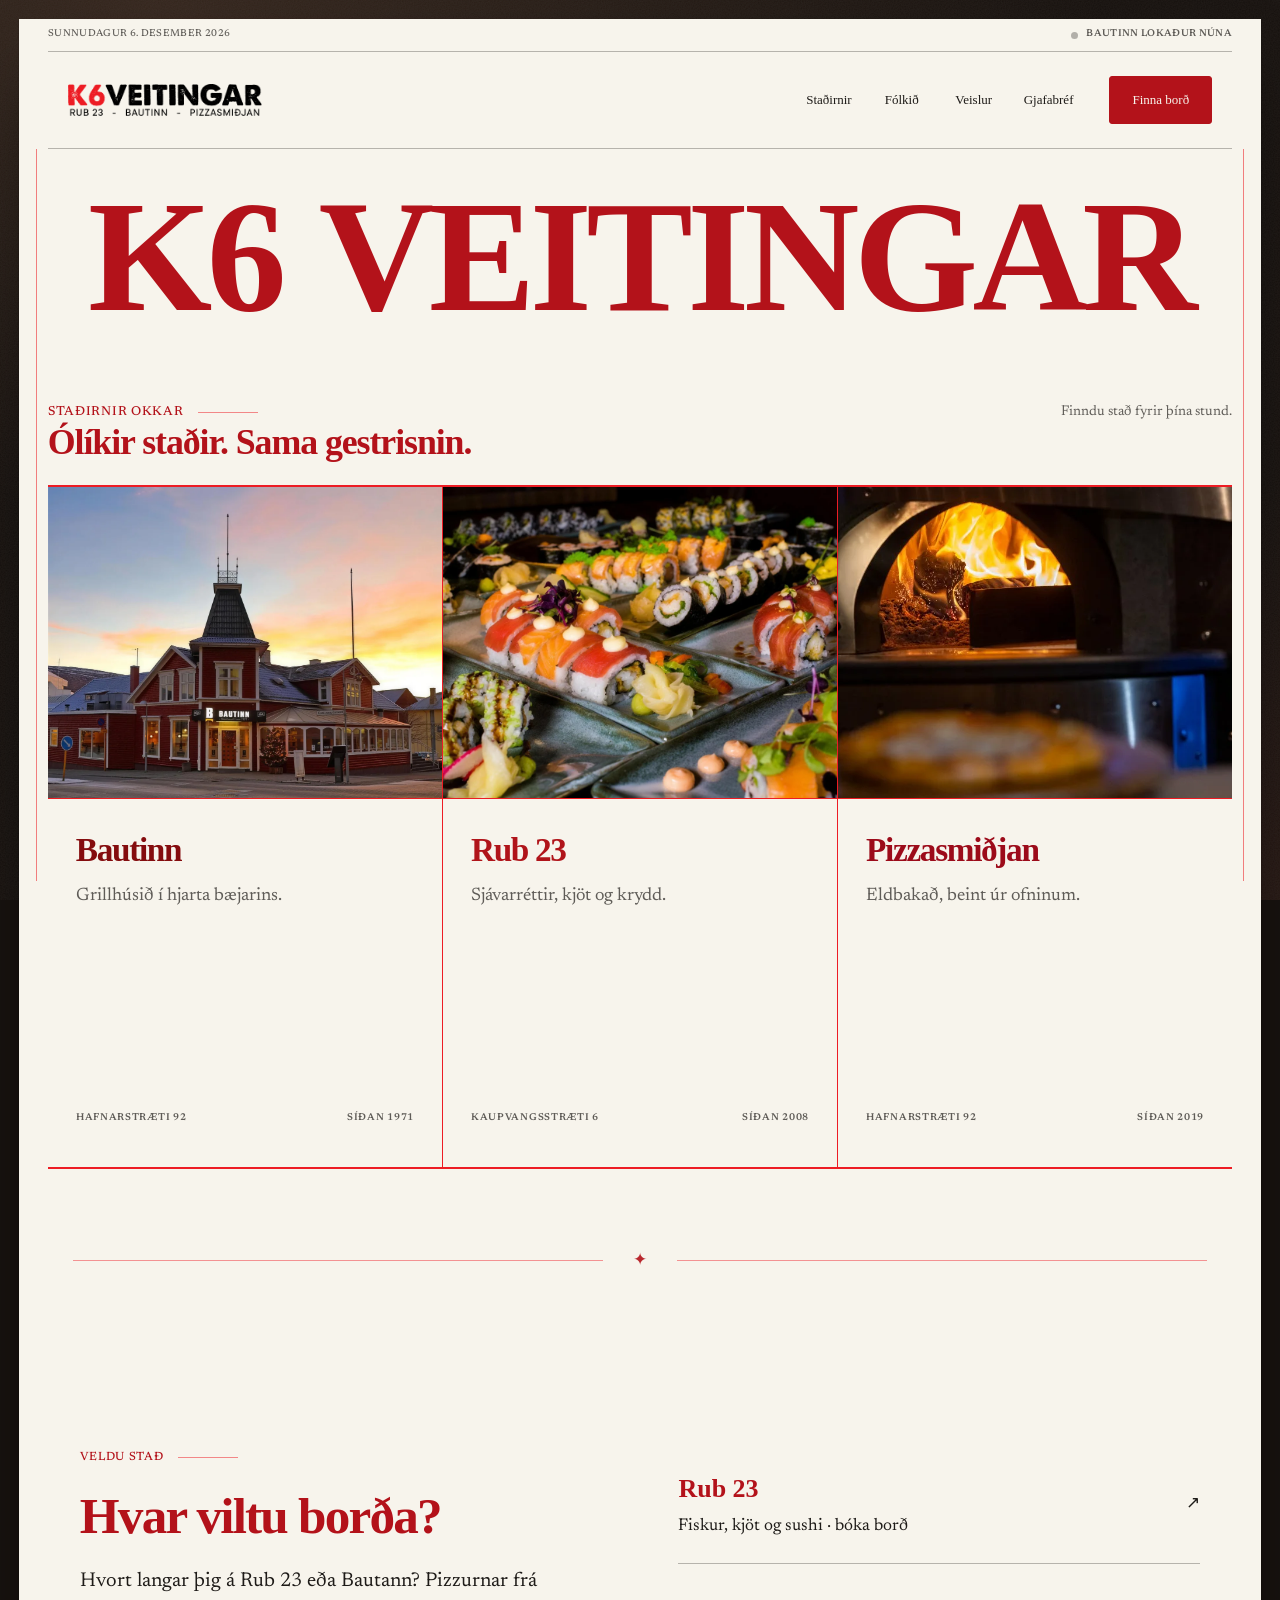
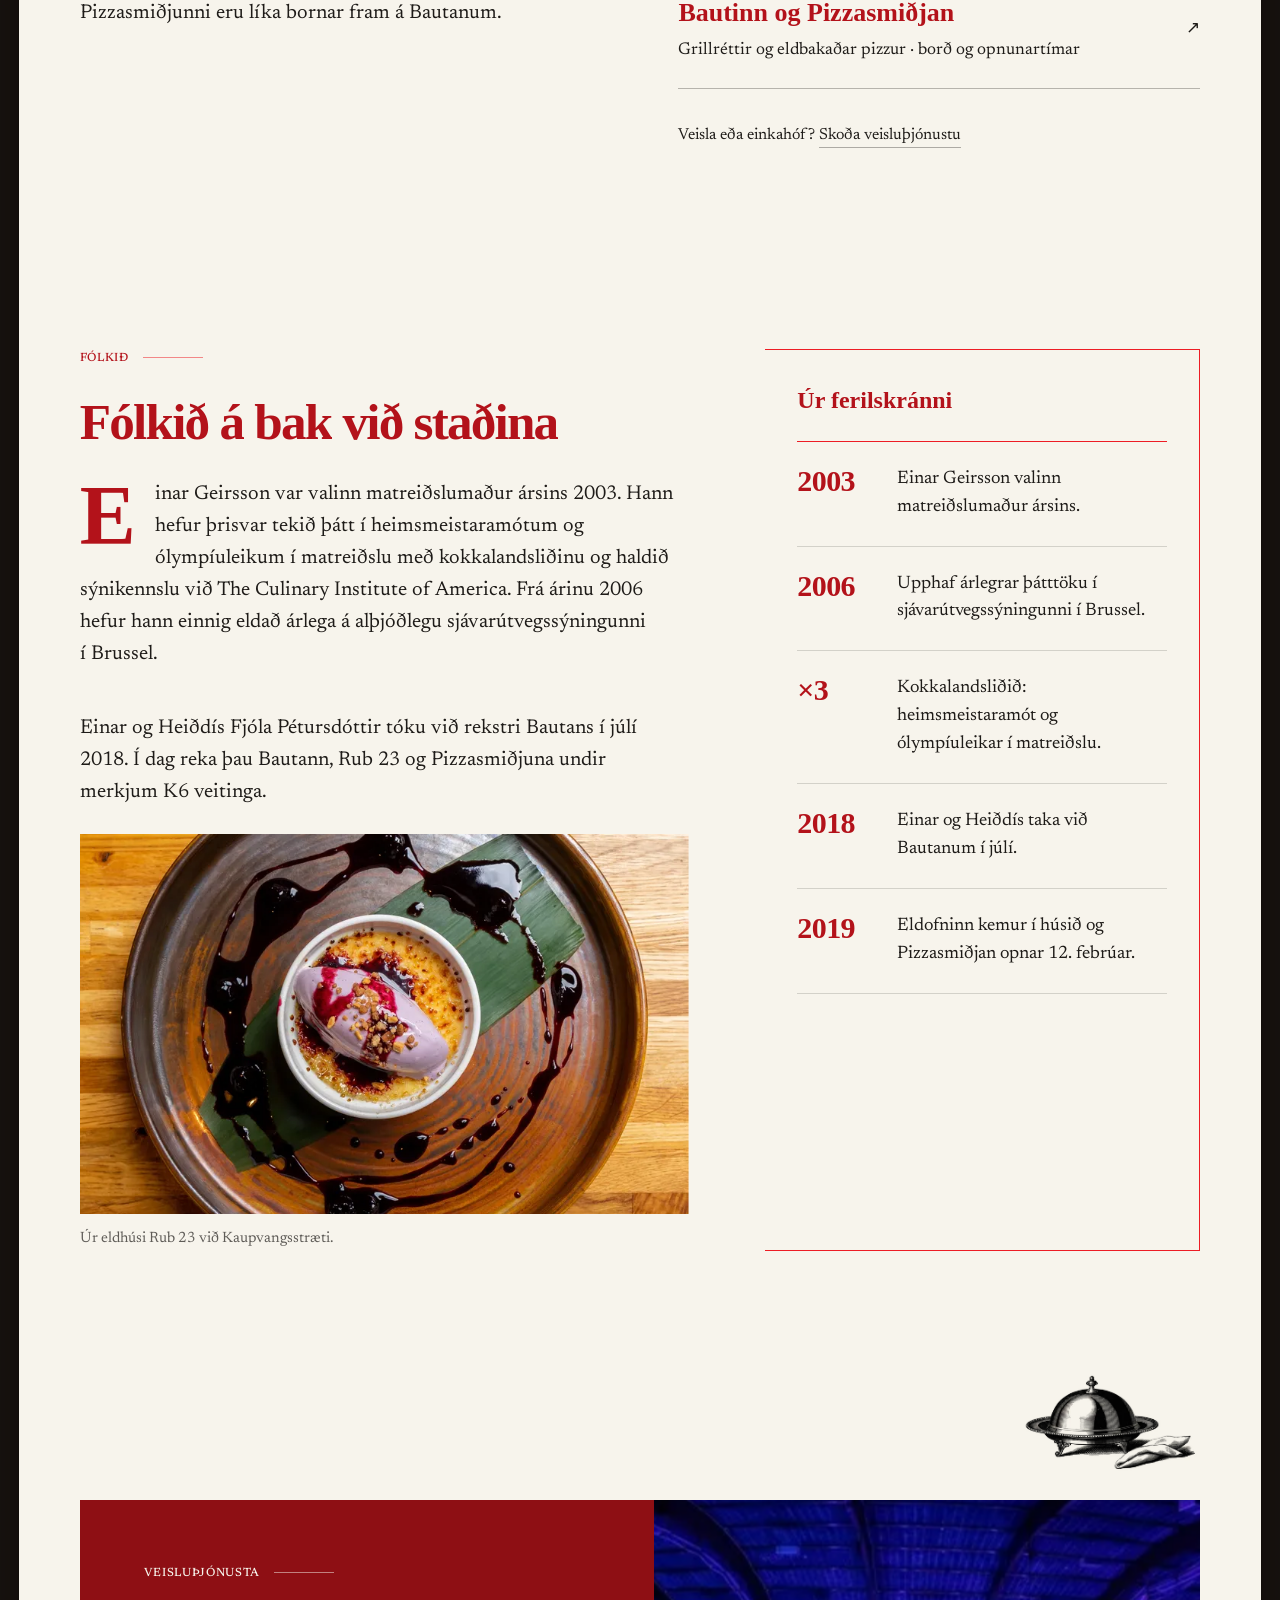
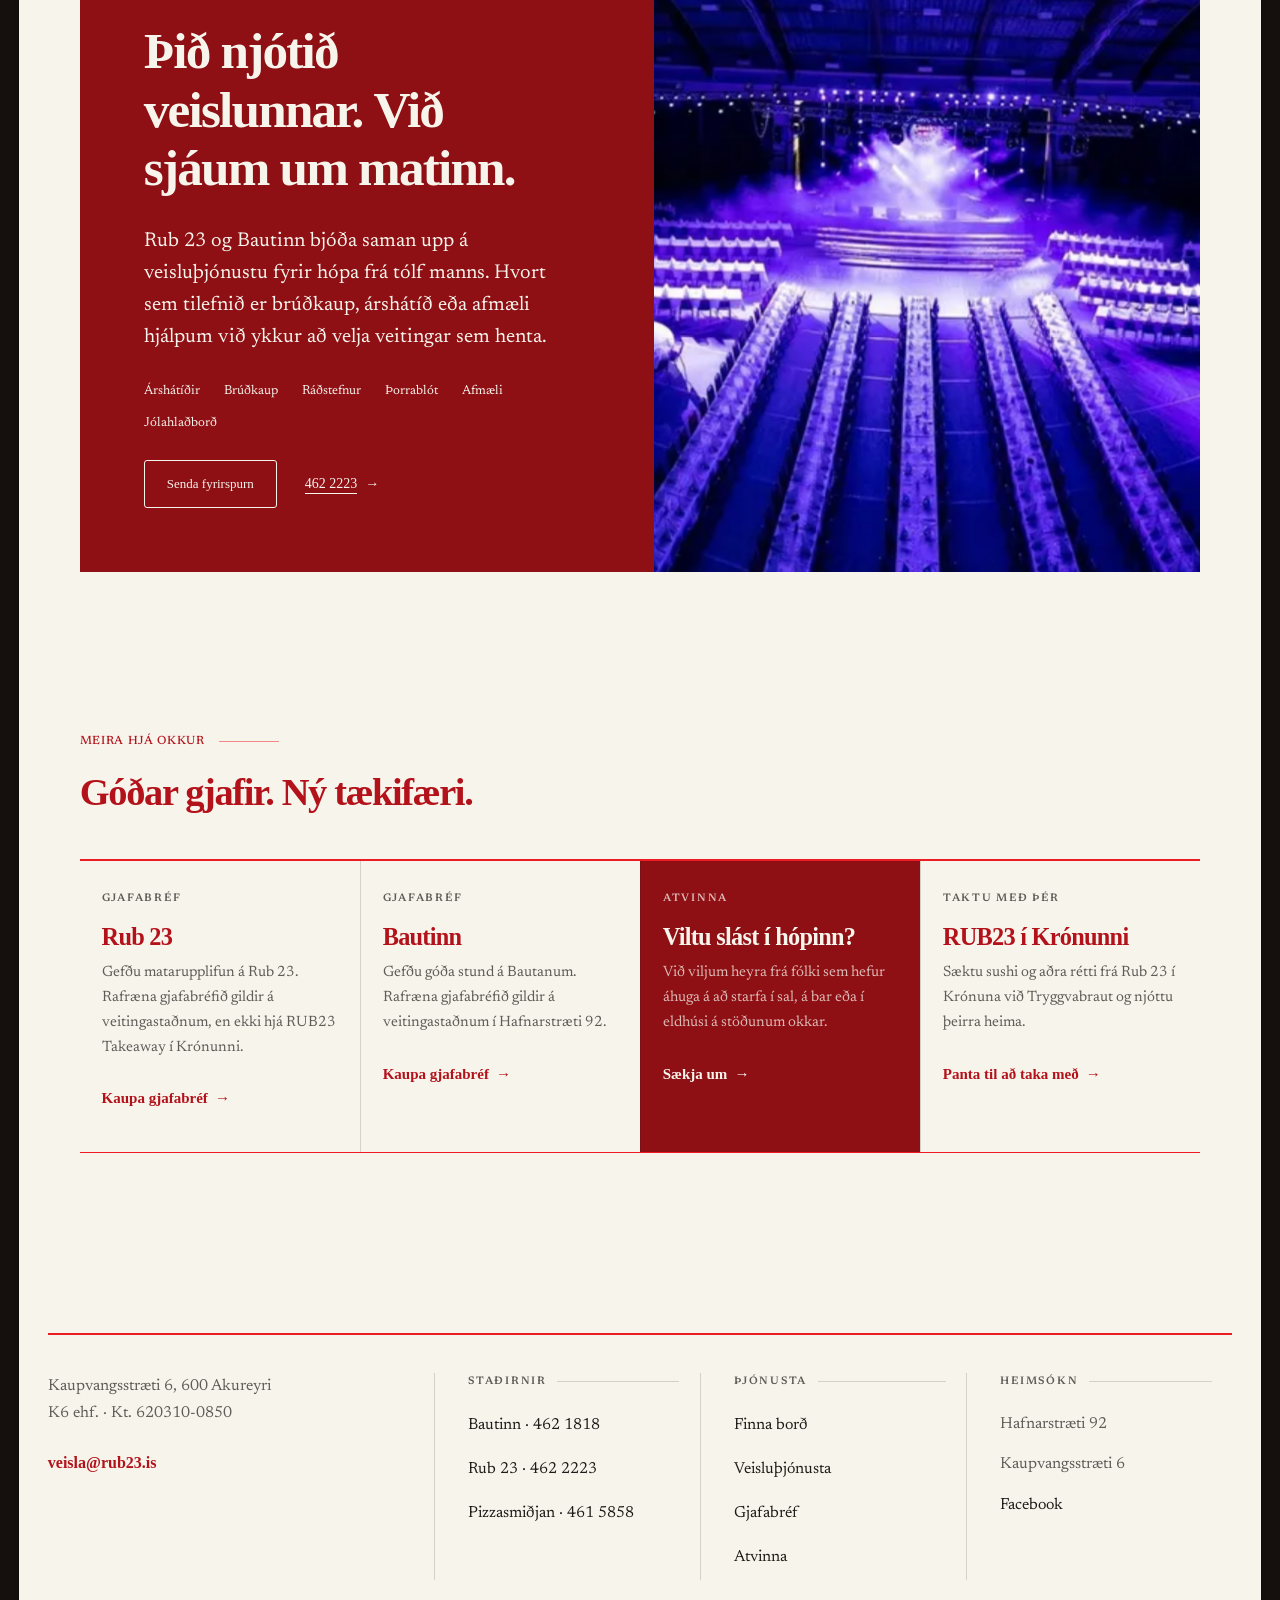
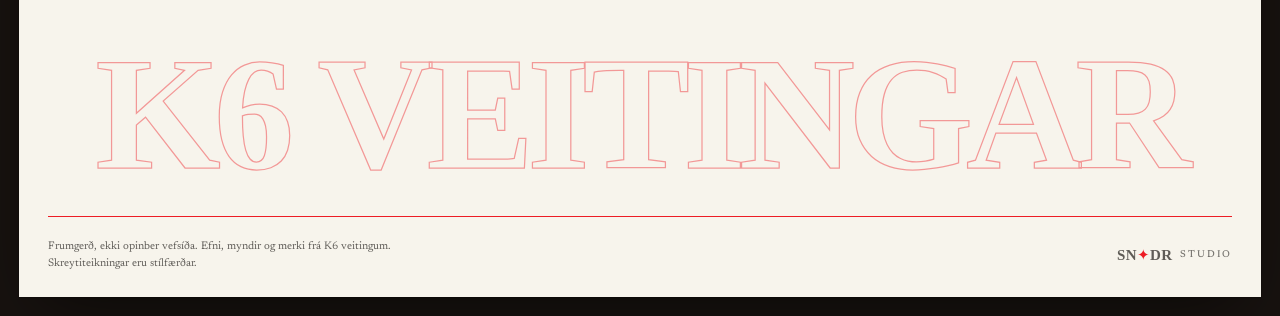
==== commit 344d98e7: "Deploy 96e5d36 (noindex preview)" ====
--- a/index.html
+++ b/index.html
@@ -18,8 +18,8 @@
 <link rel="stylesheet" href="assets/css/editorial.css?v=507259a4">
 <link rel="stylesheet" href="assets/css/type-and-menu.css?v=b4243ab7">
 <link rel="stylesheet" href="assets/css/mobile-experience.css?v=7d18c7a7">
-<link rel="stylesheet" href="assets/css/showcase.css?v=d8eb4386">
-<link rel="stylesheet" href="assets/css/interaction.css?v=b63ed551">
+<link rel="stylesheet" href="assets/css/showcase.css?v=bb9f3d00">
+<link rel="stylesheet" href="assets/css/interaction.css?v=5dd69cbd">
 <script type="application/ld+json">
 {"@context":"https://schema.org","@type":"Organization","name":"K6 veitingar","legalName":"K6 ehf.","taxID":"620310-0850","url":"https://k6veitingar.is/",
 "address":{"@type":"PostalAddress","streetAddress":"Kaupvangsstræti 6","postalCode":"600","addressLocality":"Akureyri","addressCountry":"IS"},
@@ -64,58 +64,54 @@
 
   <!-- the masthead word: the one marquee on the page, stamped -->
   <section class="masthead" aria-label="K6 veitingar">
-    <p class="wordmark">K6 veitingar</p>
+    <h1 class="wordmark">K6 veitingar</h1>
 
   </section>
 <nav class="arrival-nav" aria-label="Flýtileiðir á síðunni"><a href="#stadirnir">Staðirnir</a><a href="#bokabord">Borð</a><a href="#veislur">Veislur</a></nav>
 
 
-  <!-- Real restaurant photographs; stationary images with gentle crossfades. -->
-  <section class="film" aria-label="Úr eldhúsunum">
-    <div class="hero-media" data-slideshow aria-label="Ljósmyndir frá Bautanum, Rub 23 og Pizzasmiðjunni">
-      <img class="hero-slide is-current" alt="Bautinn í Hafnarstræti" data-place="Bautinn" fetchpriority="high" sizes="100vw" src="assets/img/enhanced/bautinn-1200.webp" srcset="assets/img/enhanced/bautinn-1200.webp 1200w, assets/img/enhanced/bautinn-2400.webp 2400w" width="1200" height="1200">
-      <img class="hero-slide" alt="Sushi á Rub 23" data-place="Rub 23" decoding="async" aria-hidden="true" sizes="100vw" src="assets/img/enhanced/rub23-1200.webp" srcset="assets/img/enhanced/rub23-1200.webp 1200w, assets/img/enhanced/rub23-2400.webp 2400w" width="1200" height="801">
-      <img class="hero-slide" sizes="100vw" alt="Eldofn Pizzasmiðjunnar" data-place="Pizzasmiðjan" decoding="async" aria-hidden="true" src="assets/img/enhanced/pizza-1200.webp" srcset="assets/img/enhanced/pizza-1200.webp 1200w, assets/img/enhanced/pizza-2400.webp 2400w" width="1200" height="958">
-    </div>
-    <div class="film__title"><p class="kicker">Í hjarta Akureyrar</p><h1 class="film__word">Þrír staðir.<br><em>Hver með sinn karakter.</em></h1><a class="btn btn--paper" href="#stadirnir">Skoða staðina</a></div>
-    <div class="film__foot">
-      <p class="kicker"><span data-slide-label>Bautinn</span> · Akureyri</p>
-      <div class="film__controls"><button class="film__ctrl" type="button" data-slide-pause hidden>Gera hlé</button><button class="film__ctrl" type="button" data-slide-next hidden aria-label="Næsta ljósmynd">Næsta <span aria-hidden="true">→</span></button></div>
-    </div>
+  <!-- the hero: three columns, one per house. Each shows its photograph as an ink
+       engraving in its OWN red and hands over the real photograph on hover. -->
+  <div class="picker-heading">
+    <div><p class="kicker">Staðirnir okkar</p><h2 class="picker-heading__h">Ólíkir staðir. Sama gestrisnin.</h2></div>
+    <p class="small">Finndu stað fyrir þína stund.</p>
+  </div>
+  <section class="picker" id="stadirnir" aria-label="Staðirnir okkar">
+      <article class="pick pick--bautinn" style="--pk:#840C0E">
+        <div class="pick__art">
+          <img alt="Bautinn í Hafnarstræti 92, húsi frá 1902" fetchpriority="high" sizes="(min-width:48em) 34vw, 100vw" src="assets/img/enhanced/bautinn-1200.webp" srcset="assets/img/enhanced/bautinn-1200.webp 1200w, assets/img/enhanced/bautinn-2400.webp 2400w" width="1200" height="1200">
+          <img class="pick__logo" src="assets/img/logo-bautinn-bone.svg" alt="" aria-hidden="true" width="240" height="100" loading="lazy">
+        </div>
+        <div class="pick__body">
+          <h2 class="pick__name"><a href="bautinn.html">Bautinn</a></h2>
+          <p class="pick__dek">Grillhúsið í hjarta bæjarins.</p>
+          <p class="pick__meta"><span>Hafnarstræti 92</span><span>Síðan 1971</span></p>
+        </div>
+      </article>
+      <article class="pick pick--rub23" style="--pk:#B0141A">
+        <div class="pick__art">
+          <img alt="Sushi borið fram á Rub 23" decoding="async" sizes="(min-width:48em) 34vw, 100vw" src="assets/img/enhanced/rub23-1200.webp" srcset="assets/img/enhanced/rub23-1200.webp 1200w, assets/img/enhanced/rub23-2400.webp 2400w" width="1200" height="801">
+          <img class="pick__logo" src="assets/img/logo-rub23-bone.svg" alt="" aria-hidden="true" width="240" height="100" loading="lazy">
+        </div>
+        <div class="pick__body">
+          <h2 class="pick__name"><a href="rub23.html">Rub 23</a></h2>
+          <p class="pick__dek">Sjávarréttir, kjöt og krydd.</p>
+          <p class="pick__meta"><span>Kaupvangsstræti 6</span><span>Síðan 2008</span></p>
+        </div>
+      </article>
+      <article class="pick pick--pizzasmidjan" style="--pk:#9C0B1A">
+        <div class="pick__art">
+          <img alt="Pizza bakast í eldofni Pizzasmiðjunnar, logar í ofnmunnanum" decoding="async" sizes="(min-width:48em) 34vw, 100vw" src="assets/img/w/pz-09-1400.webp" srcset="assets/img/w/pz-09-800.webp 800w, assets/img/w/pz-09-1400.webp 1400w" width="1400" height="933">
+          <img class="pick__logo" src="assets/img/logo-pizzasmidjan-bone.svg" alt="" aria-hidden="true" width="240" height="100" loading="lazy">
+        </div>
+        <div class="pick__body">
+          <h2 class="pick__name"><a href="pizzasmidjan.html">Pizzasmiðjan</a></h2>
+          <p class="pick__dek">Eldbakað, beint úr ofninum.</p>
+          <p class="pick__meta"><span>Hafnarstræti 92</span><span>Síðan 2019</span></p>
+        </div>
+      </article>
   </section>
 
-  <section class="venues" id="stadirnir" aria-labelledby="venues-title">
-    <div class="venues__heading"><div><p class="kicker">Staðirnir okkar</p><h2 id="venues-title">Ólíkir staðir.<br>Sama gestrisnin.</h2></div><p>Finndu stað fyrir þína stund.<br>Skoðaðu matseðilinn og komdu við.</p></div>
-    <div class="venues__grid">
-      <article class="venue venue--bautinn" data-rise>
-        <a class="venue__photo" href="bautinn.html" aria-label="Skoða Bautann"><img alt="Bautinn í Hafnarstræti" loading="lazy" decoding="async" sizes="(min-width: 1100px) 31vw, (min-width: 768px) 32vw, 100vw" src="assets/img/enhanced/bautinn-1200.webp" srcset="assets/img/enhanced/bautinn-1200.webp 1200w, assets/img/enhanced/bautinn-2400.webp 2400w" width="1200" height="1200"><span class="venue__number" aria-hidden="true">01</span></a>
-        <div class="venue__body">
-          <h3 class="venue__brand"><img src="assets/img/logo-bautinn.svg" alt="Bautinn" width="240" height="100" loading="lazy"></h3>
-          <p class="venue__tagline">Grillhúsið í hjarta bæjarins</p><p class="venue__description">Góður matur og hlýjar móttökur í einu af elstu húsum Akureyrar.</p>
-          <p class="venue__meta"><span>Hafnarstræti 92</span><span>Síðan 1971</span></p>
-          <div class="venue__links"><a class="venue__visit" href="bautinn.html">Skoða staðinn</a><a href="bautinn.html#matsedill">Matseðill</a></div>
-        </div>
-      </article>
-      <article class="venue venue--rub23" data-rise>
-        <a class="venue__photo" href="rub23.html" aria-label="Skoða Rub 23"><img alt="Sushi borið fram á Rub 23" loading="lazy" decoding="async" sizes="(min-width: 1100px) 31vw, (min-width: 768px) 32vw, 100vw" src="assets/img/enhanced/rub23-1200.webp" srcset="assets/img/enhanced/rub23-1200.webp 1200w, assets/img/enhanced/rub23-2400.webp 2400w" width="1200" height="801"><span class="venue__number" aria-hidden="true">02</span></a>
-        <div class="venue__body">
-          <h3 class="venue__brand"><img src="assets/img/logo-rub23.svg" alt="Rub 23" width="240" height="100" loading="lazy"></h3>
-          <p class="venue__tagline">Sjávarréttir. Sushi. Krydd.</p><p class="venue__description">Veldu hráefni og krydd að þínum smekk, eða leyfðu kokkunum að velja.</p>
-          <p class="venue__meta"><span>Kaupvangsstræti 6</span><span>Síðan 2008</span></p>
-          <div class="venue__links"><a class="venue__visit" href="rub23.html">Skoða staðinn</a><a href="rub23.html#matsedill">Matseðill</a></div>
-        </div>
-      </article>
-      <article class="venue venue--pizzasmidjan" data-rise>
-        <a class="venue__photo" href="pizzasmidjan.html" aria-label="Skoða Pizzasmiðjuna"><img alt="Pizza í eldofni Pizzasmiðjunnar" loading="lazy" decoding="async" sizes="(min-width: 1100px) 31vw, (min-width: 768px) 32vw, 100vw" src="assets/img/enhanced/pizza-1200.webp" srcset="assets/img/enhanced/pizza-1200.webp 1200w, assets/img/enhanced/pizza-2400.webp 2400w" width="1200" height="958"><span class="venue__number" aria-hidden="true">03</span></a>
-        <div class="venue__body">
-          <h3 class="venue__brand"><img src="assets/img/logo-pizzasmidjan.svg" alt="Pizzasmiðjan" width="240" height="100" loading="lazy"></h3>
-          <p class="venue__tagline">Beint úr eldofninum</p><p class="venue__description">Stökkar, eldbakaðar pizzur sem þú nýtur í sal Bautans.</p>
-          <p class="venue__meta"><span>Hafnarstræti 92</span><span>Síðan 2019</span></p>
-          <div class="venue__links"><a class="venue__visit" href="pizzasmidjan.html">Skoða staðinn</a><a href="pizzasmidjan.html#matsedill">Matseðill</a></div>
-        </div>
-      </article>
-    </div>
-  </section>
   <div class="brk" role="presentation"><i class="brk__r rule"></i><span class="brk__m" aria-hidden="true">✦</span><i class="brk__r rule"></i></div>
 <section class="sec booking" id="bokabord" aria-labelledby="booking-title"><div class="booking__intro"><p class="kicker">Veldu stað</p><h2 class="display h2" id="booking-title">Hvar viltu borða?</h2><p class="body">Hvort langar þig á Rub 23 eða Bautann? Pizzurnar frá Pizzasmiðjunni eru líka bornar fram á Bautanum.</p></div><div class="booking__options"><a class="booking__option" href="https://www.dineout.is/is/rub23?isolation=true" data-booking="rub23"><span><strong>Rub 23</strong><small>Fiskur, kjöt og sushi · bóka borð</small></span><span aria-hidden="true">↗</span></a><a class="booking__option" href="bautinn.html#bokabord"><span><strong>Bautinn og Pizzasmiðjan</strong><small>Grillréttir og eldbakaðar pizzur · borð og opnunartímar</small></span><span aria-hidden="true">↗</span></a><p class="booking__note">Veisla eða einkahóf? <a href="#veislur">Skoða veisluþjónustu</a></p></div></section>
   <!-- the people: one story, drop cap, a facts box -->
@@ -146,6 +142,7 @@
 
   <!-- catering: the inverted panel -->
   <section class="sec sec--tight" id="veislur">
+    <figure class="plate plate--mark" aria-hidden="true"><img src="assets/img/draw/eng-veisla-800.webp" srcset="assets/img/draw/eng-veisla-400.webp 400w, assets/img/draw/eng-veisla-800.webp 800w" sizes="(min-width:60em) 14rem, 40vw" alt="" loading="lazy" decoding="async"></figure>
     <div class="panel panel--photo" data-in>
       <div class="panel__in" data-reveal-group>
         <p class="kicker">Veisluþjónusta</p>
@@ -182,11 +179,11 @@
 
     <p class="foot__word" aria-hidden="true">K6 veitingar</p>
 
-    <div class="foot__base"><p class="foot__note">Frumgerð, ekki opinber vefsíða. Efni, myndir og merki frá K6 veitingum.</p><a class="sndr" href="https://sndrstudio.is" target="_blank" rel="noopener" aria-label="Hannað af SNDR Studio" data-logotype><span class="sndr__mark">SN<i>✦</i>DR</span><span class="sndr__studio">STUDIO</span></a></div>
+    <div class="foot__base"><p class="foot__note">Frumgerð, ekki opinber vefsíða. Efni, myndir og merki frá K6 veitingum. Skreytiteikningar eru stílfærðar.</p><a class="sndr" href="https://sndrstudio.is" target="_blank" rel="noopener" aria-label="Hannað af SNDR Studio" data-logotype><span class="sndr__mark">SN<i>✦</i>DR</span><span class="sndr__studio">STUDIO</span></a></div>
   </footer>
 </main>
 
 <nav class="dock" aria-label="Flýtileiðir"><a href="#stadirnir">Staðirnir</a><a href="#bokabord">Finna borð</a><a href="#veislur">Veislur</a></nav>
-<script src="assets/js/motion.js?v=8e75b182" defer></script>
+<script src="assets/js/motion.js?v=047ef036" defer></script>
 </body>
 </html>
--- a/assets/css/showcase.css
+++ b/assets/css/showcase.css
@@ -16,7 +16,7 @@
   .mast__logo{justify-self:start}
   .mast__nav,.bar__mid{display:none}
 }
-.b-k6 .masthead{display:none}
+/* the index masthead used to be hidden here; the K6 word is the h1 now */
 .b-k6 .film{margin-top:20px;height:clamp(500px,70svh,780px)}
 .b-k6 .film__word{text-transform:none;font-weight:550;font-size:clamp(40px,5vw,76px);line-height:1.13;text-wrap:balance}
 .b-k6 .film__word em{font-style:normal;font-weight:450}
--- a/assets/css/interaction.css
+++ b/assets/css/interaction.css
@@ -142,17 +142,8 @@
 .booking__option:focus-visible::after{transform:scaleX(1)}
 .booking__option:focus-visible>span:last-child{transform:translate3d(.35rem,-.35rem,0)}
 
-/* 2h. the venue cards on the index: the whole card is the target, so the
-   whole card answers — not only the photograph the cursor happens to be
-   over. The visit rule extends toward the page it opens. */
-.venue__brand img{transition:transform var(--t4) var(--ease)}
-.venue__description,.venue__meta{transition:color var(--t3) var(--ease)}
-@media(hover:hover) and (pointer:fine){
-  .venue:hover .venue__photo img{transform:scale(1.05)}
-  .venue:hover .venue__brand img{transform:translateX(3px)}
-  .venue:hover .venue__visit::after{transform:scaleX(1)}
-  .venue:hover .venue__tagline{color:var(--red-ink)}
-}
+/* 2h. the venue cards are gone: `#stadirnir` was the same three choices the
+   picker hero now makes, so the section and its hover rules went with it. */
 
 /* 2i. the classified ads and the pizza cards: a red rule prints across
    the top of the card, the name takes the brand ink. */
@@ -188,7 +179,7 @@
 
 @media(prefers-reduced-motion:reduce){
   .btn,.btn::before,.stampbtn,.stampbtn::after,.roundbtn::before,.mast__logo,.link span,.link::after,
-  .booking__option,.booking__option::after,.booking__option>span:last-child,.venue__brand img,
+  .booking__option,.booking__option::after,.booking__option>span:last-child,
   .ad,.ad::before,.ad__n,.menu__list a::after,.film__ctrl,.dock a,.arrival-nav a,
   .foot li a::after,.foot .small a::after,.booking__note a::after,.foot__mail::after{transition:none}
 }
@@ -330,24 +321,181 @@
   #auglysingar .ad,#auglysingar .ad__n,#auglysingar .ad .btn::before,#auglysingar .ad .btn::after{transition:none}
 }
 
-/* ---------- 5. the Pizzasmiðjan diptych ----------
-   Two of their own photographs at one size: the hands that throw the dough and
-   the fire that bakes it, which is the whole proposition in two frames. Both
-   are anchored on the same dark warm ground, so the pair reads as one spread
-   rather than as two pictures that happen to be adjacent. The caption sits
-   under a rule beneath them, so the hero itself is the photography. */
-.duo{display:grid;grid-template-columns:1fr 1fr;gap:clamp(.4rem,.9vw,.9rem);
-  margin-block:0 clamp(1.75rem,3.5vw,3rem)}
-.duo__f{margin:0;overflow:hidden;background:var(--paper-2);aspect-ratio:3/2;min-width:0}
-.duo__f img{width:100%;height:100%;object-fit:cover;display:block}
-.duo__cap{grid-column:1/-1;display:grid;gap:.7rem;justify-items:start;max-width:54rem;
-  margin-top:clamp(.9rem,1.8vw,1.5rem);padding-top:clamp(1rem,2vw,1.6rem);
-  border-top:1px solid var(--red)}
-.duo__cap .kicker{margin:0}
-.duo__cap h2{margin:0;font-family:var(--serif);font-weight:600;letter-spacing:-.03em;
-  line-height:1.12;font-size:clamp(1.7rem,3.4vw,2.85rem);color:var(--red-ink);text-wrap:balance}
-.duo__cap>p:not(.kicker){margin:0;font-size:clamp(1rem,1.2vw,1.125rem);line-height:1.62;
-  color:var(--ink-66);max-width:48ch}
-.duo__cap .btn{margin-top:.4rem}
-/* Below 34em each half would be 170px wide, which is not a photograph any more. */
-@media(max-width:33.99em){.duo{grid-template-columns:1fr;gap:.5rem}.duo__f{aspect-ratio:4/3}}
+/* ---------- 5. the Pizzasmidjan standfirst ----------
+   The page is now the masthead, one block of text, and the thirteen pizzas.
+   No photography above the menu: the pizzas ARE the photography on this page,
+   and a hero picture above them was competing with the product it introduces.
+   So the standfirst does what a standfirst does — say what the place is in two
+   lines and hand the reader to the menu. */
+/* the rule spans the measure, the way a masthead rule does; only the type is
+   held to a reading width. Constraining the section instead cut the rule off
+   two thirds of the way across. */
+.stand{display:grid;gap:.75rem;justify-items:start;
+  border-top:1px solid var(--red);margin-top:clamp(.4rem,1.2vw,1rem);
+  padding-block:clamp(1.25rem,2.6vw,2.25rem) 0}
+.stand .kicker{margin:0}
+.stand__lead{margin:0;font-family:var(--serif);font-weight:600;letter-spacing:-.03em;
+  line-height:1.1;font-size:clamp(1.75rem,4vw,3.25rem);color:var(--red-ink);
+  max-width:22ch;text-wrap:balance}
+.stand__sub{margin:0;font-size:clamp(1.0625rem,1.35vw,1.25rem);line-height:1.6;
+  color:var(--ink-66);max-width:46ch}
+.stand .btn{margin-top:.6rem}
+
+/* ---------- 6. the picker: the index hero ----------
+   Three columns, one per house. The component has been in system.css since v2 and
+   was never instantiated in v3; `editorial.css` then set `.pick{transition:none}`
+   and `.pick__art{flex:none}`, which between them would have frozen the expansion
+   and stopped the art filling the column. Restored and retuned here.
+
+   Hovering a column grows it and the other two give up the space. Because the
+   columns are `flex:1 1 0`, hovering the MIDDLE one takes evenly from both sides
+   and the composition stays symmetrical; hovering an edge pushes into both of the
+   others. Nothing jumps: only flex-grow animates. */
+@media(min-width:48em){
+  .picker{min-height:min(76svh,46rem);gap:0;
+    border-top:2px solid var(--red);border-bottom:2px solid var(--red)}
+  .pick{border:0;transition:flex-grow 620ms cubic-bezier(.22,1,.36,1)}
+  .pick+.pick{border:0;border-left:1px solid var(--red)}
+  .pick__art{flex:1 1 0;min-height:0;aspect-ratio:auto}
+}
+@media(hover:hover) and (pointer:fine) and (min-width:48em){
+  /* 2.2 against 1 puts the hovered column at 52% and its neighbours at 24% each,
+     which is a push rather than a nudge. */
+  .picker:hover .pick{flex-grow:1}
+  .picker .pick:hover,.picker .pick:focus-within{flex-grow:2.2}
+}
+.pick__body{border-top:1px solid var(--red)}
+.pick__name a{position:static}
+.pick__name a::after{content:"";position:absolute;inset:0;z-index:3}
+@media(prefers-reduced-motion:reduce){.pick{transition:none}}
+
+/* the heading row above the columns */
+.picker-heading{padding:clamp(1.25rem,2.6vw,2.25rem) 0 clamp(.9rem,1.8vw,1.4rem);
+  align-items:baseline;gap:clamp(1rem,2.4vw,2.5rem)}
+.picker-heading__h{margin:0;font-family:var(--serif);font-weight:600;letter-spacing:-.03em;
+  line-height:1.12;font-size:clamp(1.5rem,2.8vw,2.4rem);color:var(--red-ink);text-wrap:balance}
+.picker-heading .small{font-style:normal;color:var(--ink-66);text-align:right;flex:none}
+@media(max-width:47.99em){
+  .picker-heading{flex-direction:column;align-items:flex-start;gap:.5rem;padding-top:1rem}
+  .picker-heading .small{text-align:left}
+  .picker{min-height:0}
+  .pick__art{aspect-ratio:16/11}
+}
+
+/* Photographs at rest, not engravings.
+   I tried resting each column as its own photograph redrawn in that house's ink,
+   which is a lovely idea and a legibility failure: at a 5px line pitch the 1902
+   timber house and the oven mouth both collapse into abstract horizontal streaks,
+   and a hero has to read. The reference does not engrave ITS photographs either —
+   it runs photographs as photographs and separate line DRAWINGS as ornament.
+   The drawings belong in the ornament slots, not over the pictures. */
+.pick__art img:not(.pick__logo){opacity:1;transform:scale(1)}
+.pick__art canvas{display:none}
+.pick__logo{opacity:1;transform:none}
+@media(hover:hover) and (pointer:fine){
+  .pick:hover .pick__art img:not(.pick__logo),
+  .pick:focus-within .pick__art img:not(.pick__logo){transform:scale(1.03)}
+}
+.pick__art img:not(.pick__logo){transition:transform 1.2s cubic-bezier(.22,1,.36,1),opacity var(--t6) var(--ease)}
+
+/* ---------- 7. the sheet: paper laid on a ground ----------
+   The single strongest idea in the reference. Measured there: the sheet is inset
+   32px from the viewport on a 1440 screen, `#F9F8F2`, and a fixed patterned
+   backdrop shows in the margin, so the page reads as a printed thing lying on a
+   surface rather than as a browser window.
+
+   Ours is built the same way but the ground is NOT their damask: an Italian
+   wallpaper under an Akureyri grill house would be somebody else's story. The
+   ground is a dark warm surface — the table the paper is lying on.
+
+   Every fixed layer has to be inset by the same amount or it overhangs the sheet
+   and gives the game away: the rails, the sticky bar, the phone dock, the menu
+   and the paper's own noise plate all move in by --sheet. */
+:root{
+  --sheet:clamp(5px,1.5vw,26px);
+  --ground:#17120F;
+}
+html{background:var(--ground)}
+body{
+  margin:var(--sheet);
+  min-height:calc(100svh - var(--sheet) * 2);
+  box-shadow:0 1px 2px rgba(0,0,0,.30), 0 26px 64px -26px rgba(0,0,0,.62);
+}
+/* the ground: a warm dark surface, lit slightly from the top left, with the same
+   printed grain the paper uses so the two read as one photograph of a table. */
+html::before{
+  content:"";position:fixed;inset:0;z-index:-2;pointer-events:none;
+  background:
+    radial-gradient(120% 90% at 12% 0%, rgba(122,86,64,.30), transparent 62%),
+    radial-gradient(100% 80% at 92% 100%, rgba(60,32,26,.42), transparent 58%),
+    var(--ground);
+}
+html::after{
+  content:"";position:fixed;inset:0;z-index:-1;pointer-events:none;opacity:.5;
+  background-image:url("data:image/svg+xml,%3Csvg xmlns='http://www.w3.org/2000/svg' width='200' height='200'%3E%3Cfilter id='g'%3E%3CfeTurbulence type='fractalNoise' baseFrequency='.75' numOctaves='3' stitchTiles='stitch'/%3E%3CfeColorMatrix values='0 0 0 0 1 0 0 0 0 .92 0 0 0 0 .84 0 0 0 .10 0'/%3E%3C/filter%3E%3Crect width='100%25' height='100%25' filter='url(%23g)'/%3E%3C/svg%3E")}
+/* the paper's own grain stops at the paper's edge */
+body::before{inset:var(--sheet)}
+.rail{top:var(--sheet);bottom:var(--sheet)}
+.rail--l{left:calc(var(--sheet) + var(--rail))}
+.rail--r{right:calc(var(--sheet) + var(--rail))}
+.bar{top:var(--sheet);left:var(--sheet);right:var(--sheet)}
+.dock{left:var(--sheet);right:var(--sheet);bottom:var(--sheet)}
+.menu{inset:var(--sheet);width:auto;height:auto;max-width:none;max-height:none}
+.skip{left:calc(var(--sheet) + var(--pad))}
+/* -105% used to clear the viewport top; with the bar inset by --sheet it no longer
+   does, and the bar peeked over the paper's edge at rest. */
+.bar{transform:translateY(calc(-100% - var(--sheet) - 4px))}
+.bar.is-on,.bar[data-shown],.is-barred .bar{transform:translateY(0)}
+/* The sheet's TOP edge scrolls away — only its sides persist, which is exactly how
+   the reference behaves. So a bar held --sheet below the viewport top leaves a live
+   strip of scrolling content above it. Both fixed chromes sit flush to the viewport
+   edge and carry the inset as padding instead; the sides stay inset so the ground
+   still runs down both margins. */
+.bar{top:0;padding-top:calc(.35rem + var(--sheet));transform:translateY(-101%)}
+.bar.is-on{transform:translateY(0)}
+.dock{bottom:0;padding-bottom:calc(var(--sheet) + env(safe-area-inset-bottom))}
+
+/* ---------- 8. the plates: engraved drawings ----------
+   The reference carries Victorian catalogue engravings on the paper — a menu on a
+   plate, an antique telephone, a Bellini glass — and they are the thing that makes
+   it read as a printed object rather than a website with a texture on it.
+
+   Ours are generated to match that language but drawn from K6's OWN world: a
+   grilled steak for the house that has grilled since 1971, a sushi plate for
+   Rub 23, the wood-fired oven for Pizzasmiðjan, a banquet cloche for the catering.
+   Black ink on white, dropped into the paper with `multiply` rather than matted to
+   transparency — the white simply disappears into whatever it is laid on, and the
+   hatching keeps its full tonal range instead of picking up a halo. */
+.plate{margin:0;display:block;line-height:0}
+.plate img{display:block;width:100%;height:auto;mix-blend-mode:multiply}
+@media(prefers-reduced-motion:no-preference){
+  .plate img{transition:transform 900ms cubic-bezier(.22,1,.36,1)}
+}
+
+/* Pizzasmiðjan: the page is masthead, text, menu — no photography above the
+   thirteen. The oven is a drawing, not a photograph, so it gives the standfirst
+   a companion without competing with the product underneath it. */
+@media(min-width:60em){
+  .b-pizzasmidjan .stand{grid-template-columns:minmax(0,1fr) minmax(14rem,22rem);
+    column-gap:clamp(2rem,5vw,5rem);align-items:start}
+  .b-pizzasmidjan .stand>:not(.plate){grid-column:1}
+  .b-pizzasmidjan .stand .plate{grid-column:2;grid-row:1/span 4;align-self:center;
+    justify-self:end;max-width:22rem}
+}
+@media(max-width:59.99em){
+  .b-pizzasmidjan .stand .plate{max-width:15rem;margin-top:.5rem;justify-self:start}
+}
+
+/* a drawing set beside a section head */
+.sec__head--plate{display:grid;gap:clamp(1rem,2.4vw,2rem);align-items:center}
+@media(min-width:60em){
+  .sec__head--plate{grid-template-columns:minmax(0,1fr) minmax(10rem,17rem)}
+  .sec__head--plate .plate{grid-row:1/span 3;grid-column:2;justify-self:end;max-width:17rem}
+  .sec__head--plate>:not(.plate){grid-column:1}
+}
+@media(max-width:59.99em){.sec__head--plate .plate{max-width:11rem}}
+/* a drawing used as a printer's ornament introducing a section — on PAPER.
+   `multiply` only works on a light ground: on the red catering panel it turned the
+   ink to black-on-red and swamped the heading, so the mark sits above the panel. */
+.plate--mark{max-width:clamp(7rem,14vw,13rem);margin:0 0 clamp(1rem,2vw,1.75rem) auto}
+@media(max-width:47.99em){.plate--mark{max-width:7.5rem;margin-inline:0 auto}}
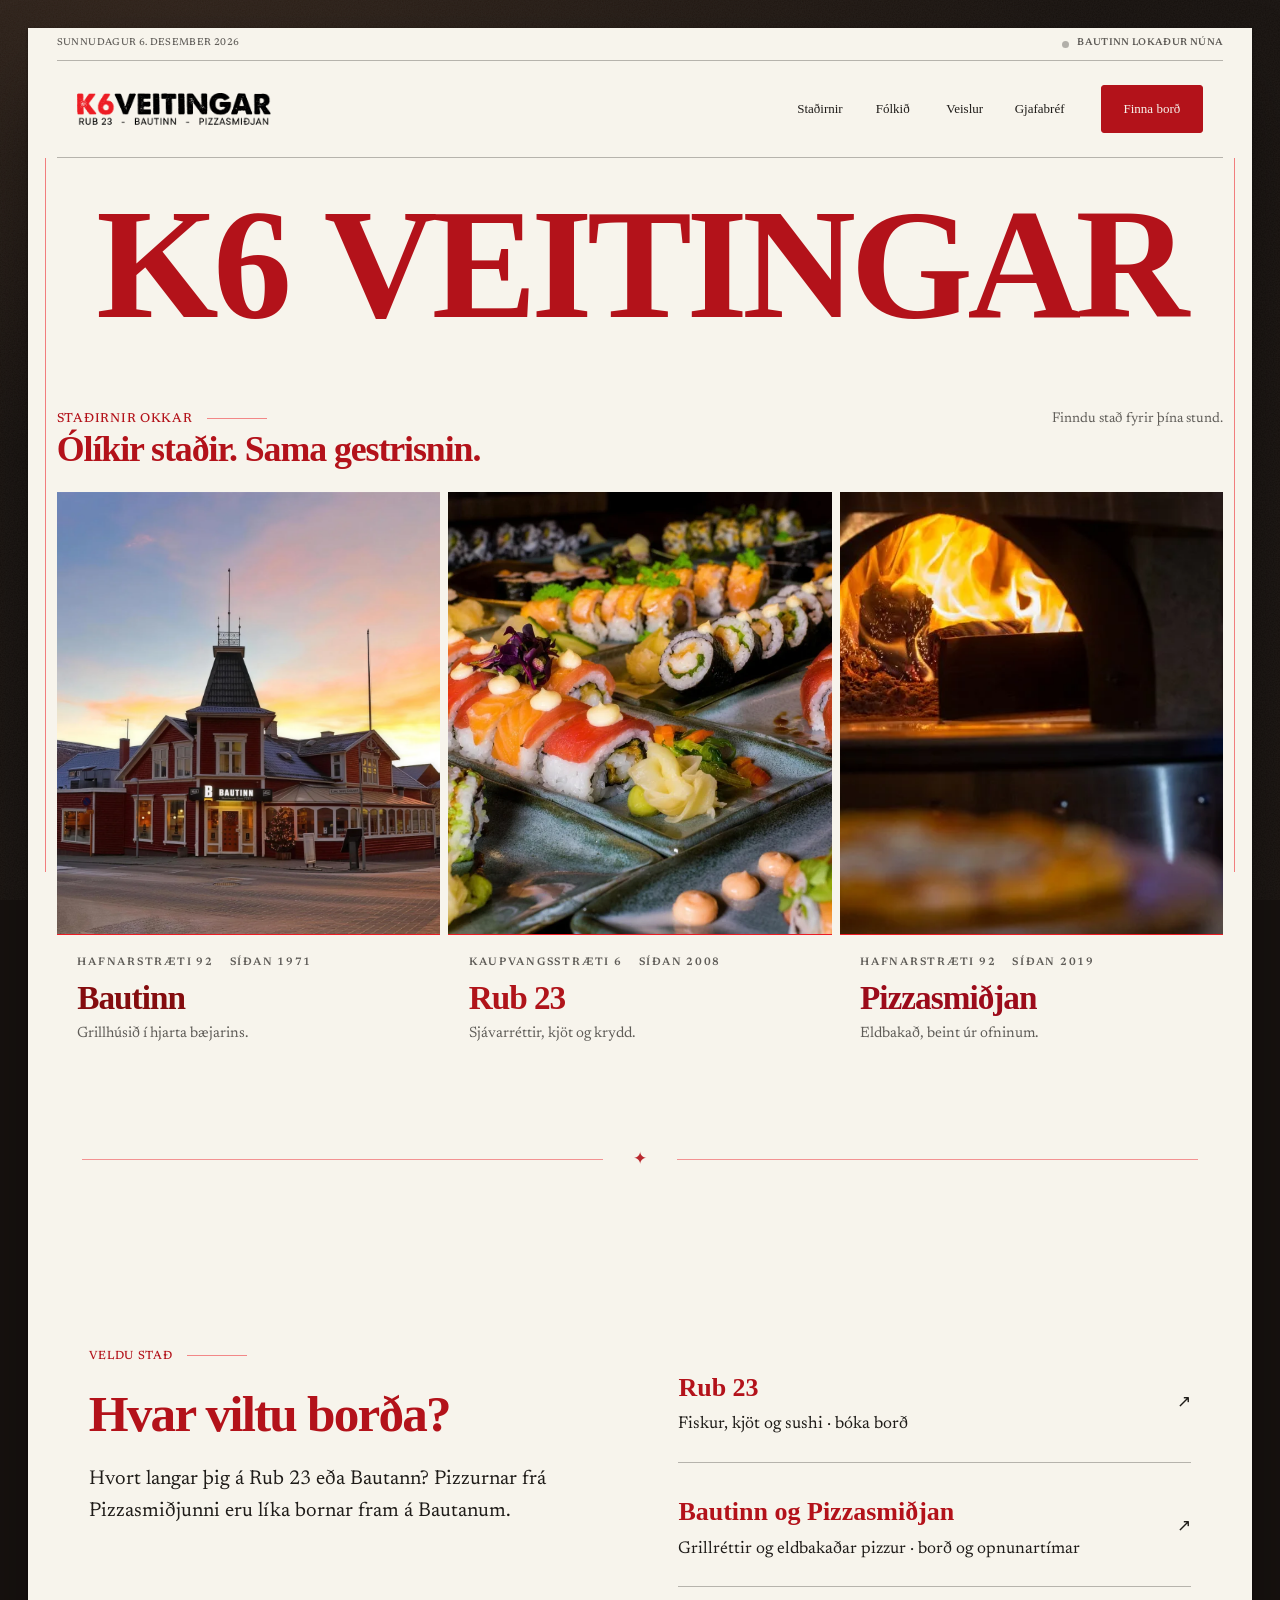
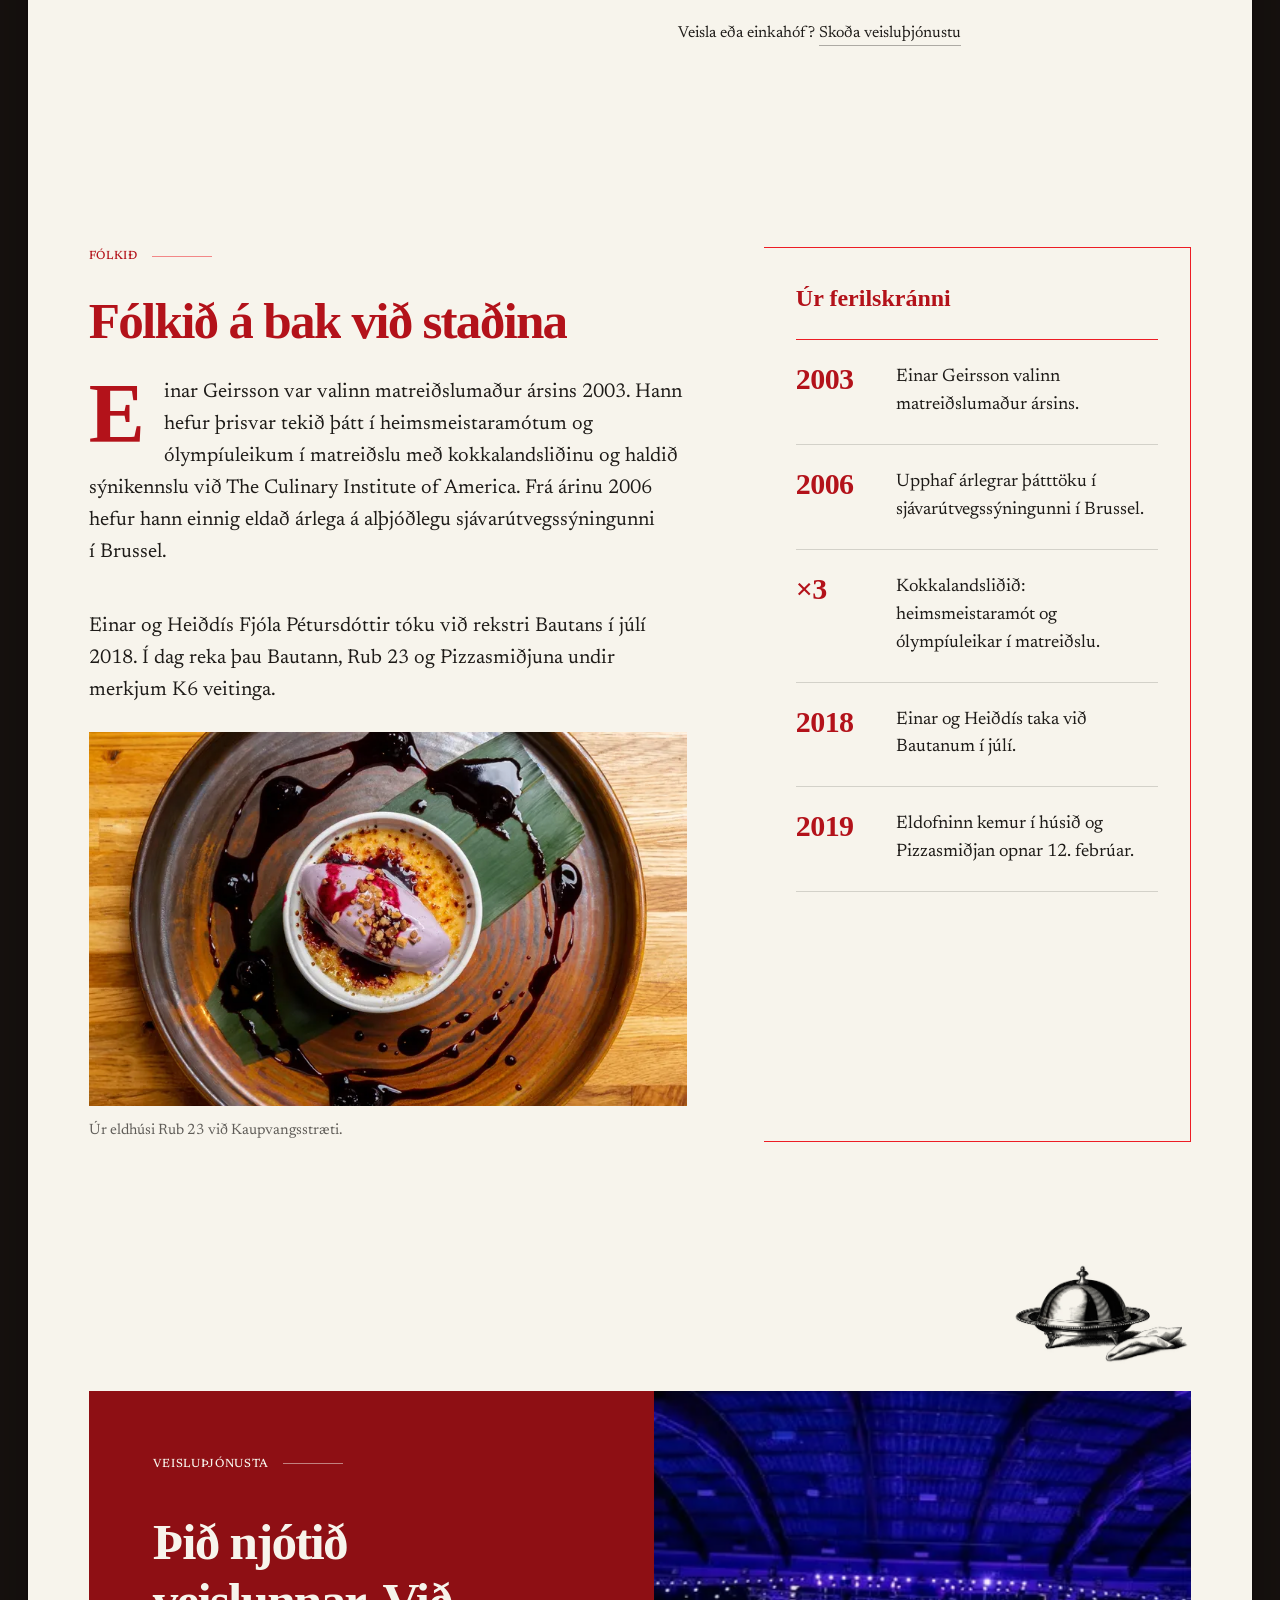
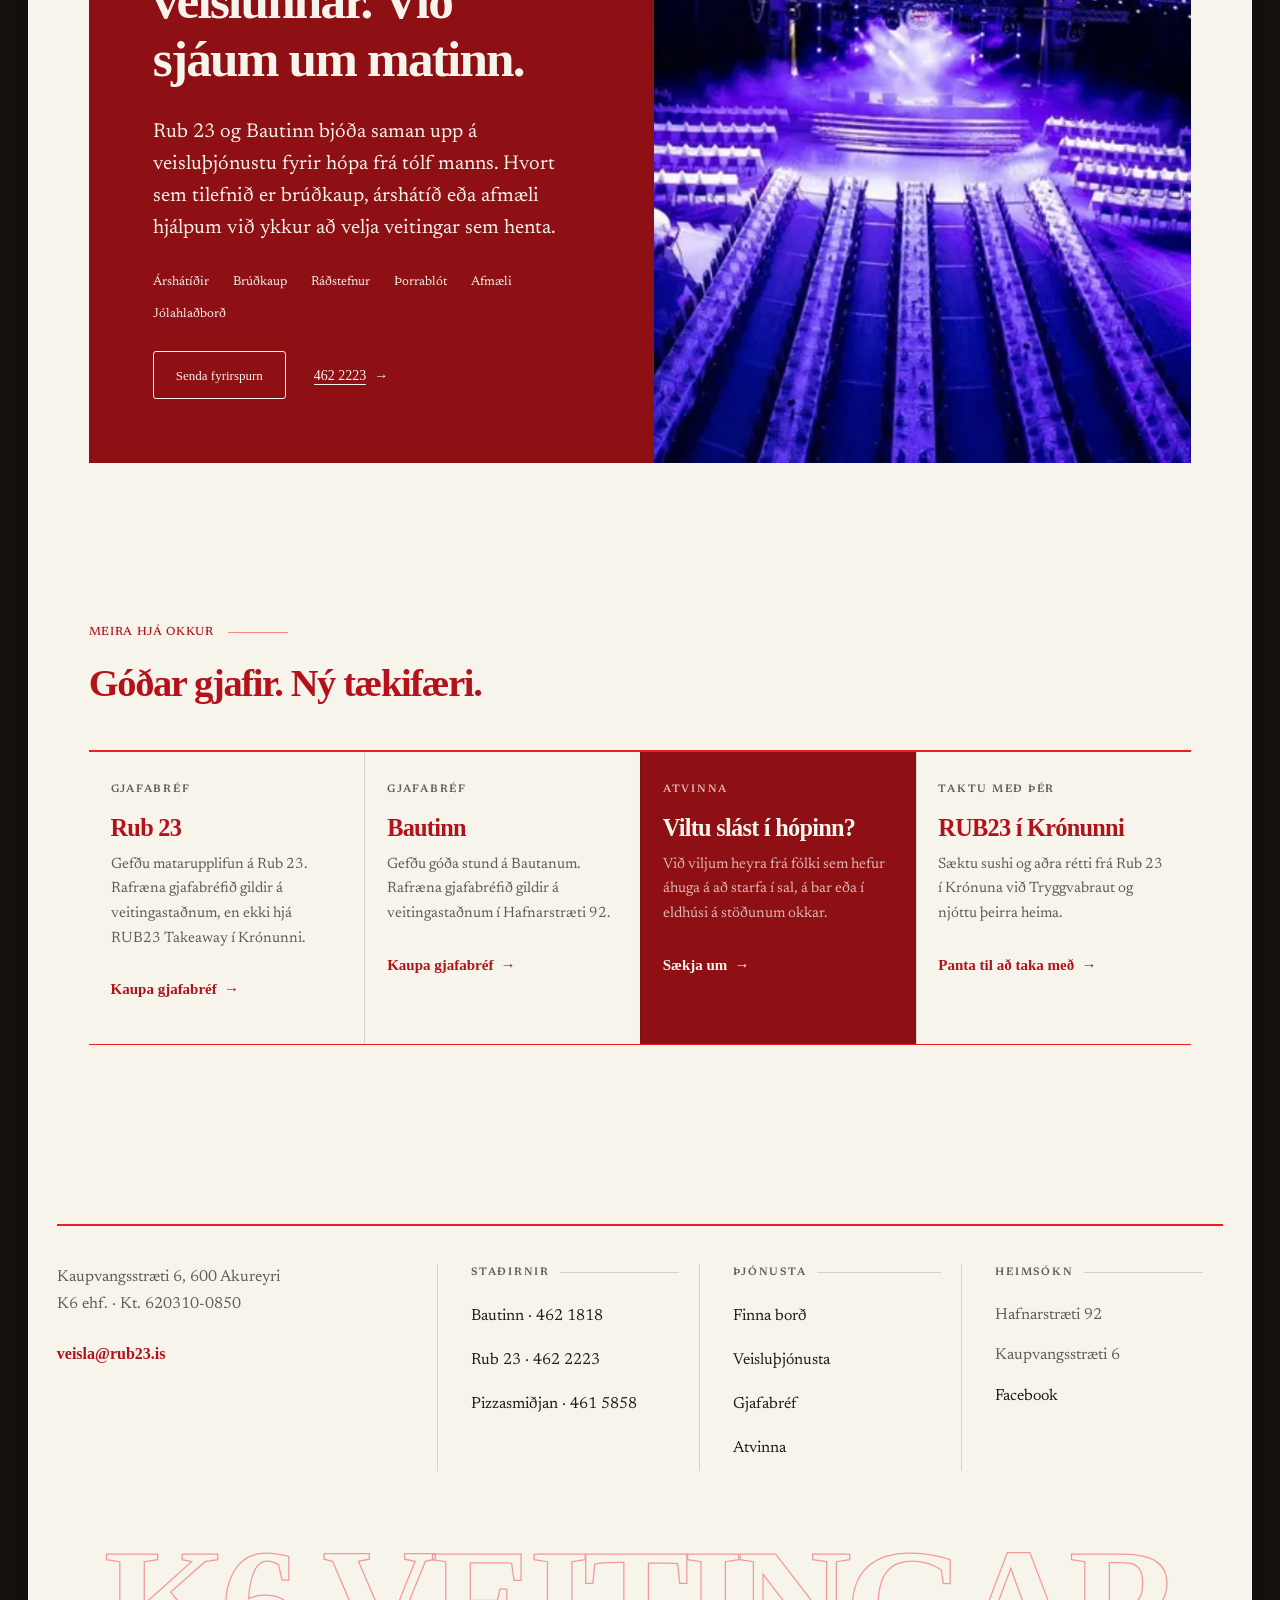
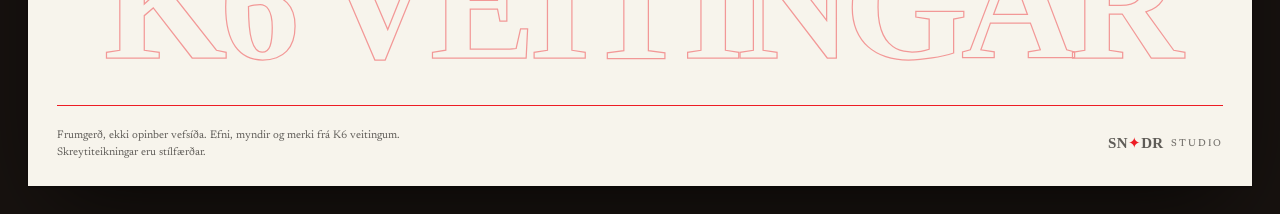
==== commit 874333aa: "Deploy 7405121 (noindex preview)" ====
--- a/index.html
+++ b/index.html
@@ -19,7 +19,7 @@
 <link rel="stylesheet" href="assets/css/type-and-menu.css?v=b4243ab7">
 <link rel="stylesheet" href="assets/css/mobile-experience.css?v=7d18c7a7">
 <link rel="stylesheet" href="assets/css/showcase.css?v=bb9f3d00">
-<link rel="stylesheet" href="assets/css/interaction.css?v=5dd69cbd">
+<link rel="stylesheet" href="assets/css/interaction.css?v=1e585191">
 <script type="application/ld+json">
 {"@context":"https://schema.org","@type":"Organization","name":"K6 veitingar","legalName":"K6 ehf.","taxID":"620310-0850","url":"https://k6veitingar.is/",
 "address":{"@type":"PostalAddress","streetAddress":"Kaupvangsstræti 6","postalCode":"600","addressLocality":"Akureyri","addressCountry":"IS"},
@@ -83,9 +83,9 @@
           <img class="pick__logo" src="assets/img/logo-bautinn-bone.svg" alt="" aria-hidden="true" width="240" height="100" loading="lazy">
         </div>
         <div class="pick__body">
+          <p class="pick__meta"><span>Hafnarstræti 92</span><span>Síðan 1971</span></p>
           <h2 class="pick__name"><a href="bautinn.html">Bautinn</a></h2>
           <p class="pick__dek">Grillhúsið í hjarta bæjarins.</p>
-          <p class="pick__meta"><span>Hafnarstræti 92</span><span>Síðan 1971</span></p>
         </div>
       </article>
       <article class="pick pick--rub23" style="--pk:#B0141A">
@@ -94,9 +94,9 @@
           <img class="pick__logo" src="assets/img/logo-rub23-bone.svg" alt="" aria-hidden="true" width="240" height="100" loading="lazy">
         </div>
         <div class="pick__body">
+          <p class="pick__meta"><span>Kaupvangsstræti 6</span><span>Síðan 2008</span></p>
           <h2 class="pick__name"><a href="rub23.html">Rub 23</a></h2>
           <p class="pick__dek">Sjávarréttir, kjöt og krydd.</p>
-          <p class="pick__meta"><span>Kaupvangsstræti 6</span><span>Síðan 2008</span></p>
         </div>
       </article>
       <article class="pick pick--pizzasmidjan" style="--pk:#9C0B1A">
@@ -105,9 +105,9 @@
           <img class="pick__logo" src="assets/img/logo-pizzasmidjan-bone.svg" alt="" aria-hidden="true" width="240" height="100" loading="lazy">
         </div>
         <div class="pick__body">
+          <p class="pick__meta"><span>Hafnarstræti 92</span><span>Síðan 2019</span></p>
           <h2 class="pick__name"><a href="pizzasmidjan.html">Pizzasmiðjan</a></h2>
           <p class="pick__dek">Eldbakað, beint úr ofninum.</p>
-          <p class="pick__meta"><span>Hafnarstræti 92</span><span>Síðan 2019</span></p>
         </div>
       </article>
   </section>
--- a/assets/css/interaction.css
+++ b/assets/css/interaction.css
@@ -84,11 +84,7 @@
 }
 .roundbtn:focus-visible::before{background-size:56% 1px}
 
-/* 2d. the masthead lockup */
-.mast__logo{transition:background var(--t3) var(--ease),border-color var(--t3) var(--ease)}
-@media(hover:hover) and (pointer:fine){
-  .mast__logo:hover{background:var(--red-wash);border-color:var(--red-ink)}
-}
+/* 2d. the masthead lockup — see section 6; the red-wash box is gone. */
 
 /* 2e. the standing text link: one underline wipes OUT to the right and a
    fresh one wipes IN from the left, so the rule reads as travel rather
@@ -342,32 +338,84 @@
 .stand .btn{margin-top:.6rem}
 
 /* ---------- 6. the picker: the index hero ----------
-   Three columns, one per house. The component has been in system.css since v2 and
-   was never instantiated in v3; `editorial.css` then set `.pick{transition:none}`
-   and `.pick__art{flex:none}`, which between them would have frozen the expansion
-   and stopped the art filling the column. Restored and retuned here.
-
-   Hovering a column grows it and the other two give up the space. Because the
-   columns are `flex:1 1 0`, hovering the MIDDLE one takes evenly from both sides
-   and the composition stays symmetrical; hovering an edge pushes into both of the
-   others. Nothing jumps: only flex-grow animates. */
+   Rebuilt against the actual 21st.dev component (Tailwind Image Accordion,
+   uilayout.contact, demo 24866), which works differently from what I had:
+
+     - it animates WIDTH on flex items, not flex-grow. flex-grow re-solves the
+       whole flex line every frame and drags the text block's layout with it,
+       which is why the first attempt snapped instead of gliding.
+     - the panel IS the photograph at a fixed height. The label is absolutely
+       overlaid at the bottom. My version put a 4:3 picture on top of a tall text
+       box, which is the generic card grid and left a screen of dead paper.
+     - the collapsed panels take a translucent veil, so the expanded one is the
+       only one at full strength.
+     - the label fades and rises in on a DELAY, after the width has travelled.
+
+   Their numbers, kept: 300ms and cubic-bezier(.5,.85,.25,1.15) for the width
+   (a hair of overshoot), 20% for the collapsed panels, 200ms and
+   cubic-bezier(.5,.85,.25,1.8) for the label with 300/500ms delays. */
+.picker{display:flex;flex-direction:column;gap:clamp(4px,.6vw,9px);
+  border:0;min-height:0;background:transparent}
+.pick{position:relative;flex:1 1 auto;width:100%;min-width:0;overflow:hidden;isolation:isolate;
+  display:block;border:0;background:var(--paper-2);
+  height:clamp(19rem,52svh,31rem);
+  transition:width 300ms cubic-bezier(.5,.85,.25,1.15)}
+.pick+.pick{border:0}
+.pick__art{position:absolute;inset:0;aspect-ratio:auto;flex:none;min-height:0;overflow:hidden}
+.pick__art img:not(.pick__logo){position:absolute;inset:0;width:100%;height:100%;
+  object-fit:cover;opacity:1;transform:none;transition:none}
+/* the veil on everything you are NOT pointing at */
+.pick::after{content:"";position:absolute;inset:0;z-index:2;pointer-events:none;
+  background:rgba(247,244,236,.34);backdrop-filter:blur(2px);opacity:0;
+  transition:opacity 300ms ease}
+/* the scrim under the label, only where the label is */
+.pick::before{content:"";position:absolute;inset:auto 0 0 0;height:58%;z-index:3;pointer-events:none;
+  background:linear-gradient(to top,rgba(14,10,8,.80),rgba(14,10,8,.34) 42%,transparent);
+  opacity:1;transition:opacity 300ms ease}
+
+.pick__body{position:absolute;inset:auto 0 0 0;z-index:4;background:none;border:0;
+  min-height:0;padding:clamp(1rem,1.8vw,1.6rem);display:grid;gap:.3rem;align-content:end;
+  color:var(--paper);pointer-events:none}
+.pick__body>*{pointer-events:auto}
+.pick__name{margin:0;color:var(--paper);font-family:var(--serif);font-weight:600;
+  text-transform:none;letter-spacing:-.03em;line-height:1.05;
+  font-size:clamp(1.6rem,2.6vw,2.6rem);white-space:nowrap;overflow:hidden;text-overflow:ellipsis}
+.pick__name a{color:inherit;display:inline;min-height:0}
+.pick__name a::after{content:"";position:absolute;inset:0;z-index:5}
+.pick__dek{margin:0;color:rgba(247,244,236,.86);font-style:normal;
+  font-size:clamp(.9375rem,1.05vw,1.0625rem);line-height:1.45;
+  white-space:nowrap;overflow:hidden;text-overflow:ellipsis}
+.pick__meta{margin:0 0 .15rem;color:rgba(247,244,236,.72);font-size:.6875rem;
+  letter-spacing:.16em;text-transform:uppercase;justify-content:flex-start;gap:1rem;
+  white-space:nowrap;overflow:hidden}
+.pick__logo{display:none}
+
 @media(min-width:48em){
-  .picker{min-height:min(76svh,46rem);gap:0;
-    border-top:2px solid var(--red);border-bottom:2px solid var(--red)}
-  .pick{border:0;transition:flex-grow 620ms cubic-bezier(.22,1,.36,1)}
-  .pick+.pick{border:0;border-left:1px solid var(--red)}
-  .pick__art{flex:1 1 0;min-height:0;aspect-ratio:auto}
+  .picker{flex-direction:row;min-height:0}
+  .pick{height:clamp(24rem,64svh,40rem)}
+  /* the label waits for the width to finish, then rises */
+  .pick__meta,.pick__name,.pick__dek{opacity:0;transform:translateY(.5rem);
+    transition:opacity 200ms cubic-bezier(.5,.85,.25,1.8),transform 200ms cubic-bezier(.5,.85,.25,1.8)}
+  .pick__body{align-content:end}
 }
 @media(hover:hover) and (pointer:fine) and (min-width:48em){
-  /* 2.2 against 1 puts the hovered column at 52% and its neighbours at 24% each,
-     which is a push rather than a nudge. */
-  .picker:hover .pick{flex-grow:1}
-  .picker .pick:hover,.picker .pick:focus-within{flex-grow:2.2}
-}
-.pick__body{border-top:1px solid var(--red)}
-.pick__name a{position:static}
-.pick__name a::after{content:"";position:absolute;inset:0;z-index:3}
-@media(prefers-reduced-motion:reduce){.pick{transition:none}}
+  .picker:hover .pick:not(:hover),
+  .picker:focus-within .pick:not(:focus-within):not(:hover){width:20%}
+  .picker:hover .pick:not(:hover)::after,
+  .picker:focus-within .pick:not(:focus-within):not(:hover)::after{opacity:1}
+  .picker:hover .pick:not(:hover)::before,
+  .picker:focus-within .pick:not(:focus-within):not(:hover)::before{opacity:0}
+  .pick:hover .pick__meta,.pick:focus-within .pick__meta{opacity:1;transform:none;transition-delay:180ms}
+  .pick:hover .pick__name,.pick:focus-within .pick__name{opacity:1;transform:none;transition-delay:300ms}
+  .pick:hover .pick__dek,.pick:focus-within .pick__dek{opacity:1;transform:none;transition-delay:440ms}
+}
+/* A phone gets no hover, so every label is simply present. */
+@media(hover:none),(max-width:47.99em){
+  .pick__meta,.pick__name,.pick__dek{opacity:1;transform:none}
+}
+@media(prefers-reduced-motion:reduce){
+  .pick,.pick::after,.pick::before,.pick__meta,.pick__name,.pick__dek{transition:none}
+}
 
 /* the heading row above the columns */
 .picker-heading{padding:clamp(1.25rem,2.6vw,2.25rem) 0 clamp(.9rem,1.8vw,1.4rem);
@@ -378,25 +426,18 @@
 @media(max-width:47.99em){
   .picker-heading{flex-direction:column;align-items:flex-start;gap:.5rem;padding-top:1rem}
   .picker-heading .small{text-align:left}
-  .picker{min-height:0}
-  .pick__art{aspect-ratio:16/11}
-}
-
-/* Photographs at rest, not engravings.
-   I tried resting each column as its own photograph redrawn in that house's ink,
-   which is a lovely idea and a legibility failure: at a 5px line pitch the 1902
-   timber house and the oven mouth both collapse into abstract horizontal streaks,
-   and a hero has to read. The reference does not engrave ITS photographs either —
-   it runs photographs as photographs and separate line DRAWINGS as ornament.
-   The drawings belong in the ornament slots, not over the pictures. */
-.pick__art img:not(.pick__logo){opacity:1;transform:scale(1)}
-.pick__art canvas{display:none}
-.pick__logo{opacity:1;transform:none}
-@media(hover:hover) and (pointer:fine){
-  .pick:hover .pick__art img:not(.pick__logo),
-  .pick:focus-within .pick__art img:not(.pick__logo){transform:scale(1.03)}
-}
-.pick__art img:not(.pick__logo){transition:transform 1.2s cubic-bezier(.22,1,.36,1),opacity var(--t6) var(--ease)}
+}
+
+/* the masthead lockup: a pink box flashing behind the logo on hover was the
+   cheapest possible hover and looked it. The mark itself answers instead. */
+.mast__logo{background:var(--paper);transition:opacity var(--t3) var(--ease),border-color var(--t3) var(--ease)}
+@media(hover:hover) and (pointer:fine){
+  .mast__logo:hover{background:var(--paper);border-color:var(--red-ink);opacity:.78}
+}
+/* 22px in the sticky bar was smaller than the body text next to it */
+.bar__logo img{height:30px;width:auto}
+.bar__logo img.wide{height:34px}
+@media(max-width:47.99em){.bar__logo img{height:26px}.bar__logo img.wide{height:24px}}
 
 /* ---------- 7. the sheet: paper laid on a ground ----------
    The single strongest idea in the reference. Measured there: the sheet is inset
@@ -412,22 +453,26 @@
    and gives the game away: the rails, the sticky bar, the phone dock, the menu
    and the paper's own noise plate all move in by --sheet. */
 :root{
-  --sheet:clamp(5px,1.5vw,26px);
+  --sheet:clamp(8px,2.2vw,38px);
   --ground:#17120F;
 }
 html{background:var(--ground)}
 body{
   margin:var(--sheet);
   min-height:calc(100svh - var(--sheet) * 2);
-  box-shadow:0 1px 2px rgba(0,0,0,.30), 0 26px 64px -26px rgba(0,0,0,.62);
+  box-shadow:0 1px 3px rgba(0,0,0,.42), 0 34px 80px -30px rgba(0,0,0,.72);
 }
 /* the ground: a warm dark surface, lit slightly from the top left, with the same
    printed grain the paper uses so the two read as one photograph of a table. */
+/* The ground has to READ as a surface, not as a black border. The reference's is
+   an ornamental wallpaper you can plainly see in the margin; ours is the same
+   device in a warm dark brown that sits under a red-and-paper palette instead of
+   a pale Italian cream. Generated tile, 700px, declared in MANIFEST. */
 html::before{
   content:"";position:fixed;inset:0;z-index:-2;pointer-events:none;
   background:
-    radial-gradient(120% 90% at 12% 0%, rgba(122,86,64,.30), transparent 62%),
-    radial-gradient(100% 80% at 92% 100%, rgba(60,32,26,.42), transparent 58%),
+    radial-gradient(130% 100% at 10% -10%, rgba(150,104,74,.22), transparent 60%),
+    url("../img/draw/ground-700.webp") 0 0/340px 340px repeat,
     var(--ground);
 }
 html::after{
@@ -499,3 +544,87 @@
    ink to black-on-red and swamped the heading, so the mark sits above the panel. */
 .plate--mark{max-width:clamp(7rem,14vw,13rem);margin:0 0 clamp(1rem,2vw,1.75rem) auto}
 @media(max-width:47.99em){.plate--mark{max-width:7.5rem;margin-inline:0 auto}}
+
+/* ---------- 9. the brand-page lead ----------
+   `.lead--uncropped` sat on `--paper-2`, so a grey slab appeared beside the
+   photograph with the caption floating in the middle of it. That grey is the
+   thing that reads as a word processor: nothing else on the page uses it, it has
+   no edge, and it makes the caption look like a placeholder box rather than a
+   printed column. The caption column is paper like everything else, the
+   photograph carries the brand's own red keyline, and the two are separated by a
+   rule rather than by a change of shade. */
+.lead--uncropped{background:transparent;border-top:1px solid var(--red);border-bottom:2px solid var(--red);
+  align-items:stretch;gap:0}
+.lead--uncropped .hero-media{align-self:stretch;overflow:hidden;background:var(--paper-2)}
+.lead--uncropped .hero-media img{height:100%;object-fit:cover}
+@media(min-width:48em){
+  .lead--uncropped .lead__cap{border-left:1px solid var(--red);background:transparent;
+    display:grid;align-content:center;gap:.2rem}
+}
+.lead--uncropped .lead__cap .kicker{letter-spacing:.16em}
+.lead--uncropped .lead__cap h2{margin:.6rem 0 .9rem;color:var(--red-ink);font-weight:600}
+.lead--uncropped .lead__cap>p:not(.kicker){color:var(--ink-66);max-width:38ch}
+/* the whole panel is the target (`.pick__name a::after{inset:0}`), but the anchor's
+   own box measured 32px and a tap-target gate can only see the anchor. */
+.pick__name a{display:inline-flex;align-items:flex-end;min-height:44px}
+/* MEASURED, not assumed: sampling the real rendered pixels under each label gave
+   1.04–1.73:1 against the brightest parts of the photographs (Bautinn's sunset
+   sky, the sushi highlights, the oven flame). A soft gradient is not enough when
+   the picture underneath can be near-white. The label band carries its own floor
+   of .80 black, which composites the worst-case backdrop down to L≈.037 and puts
+   the white label above 10:1 whatever the photograph does. */
+.pick__body{
+  padding-top:clamp(2.75rem,6vw,5rem);
+  background:linear-gradient(to top,
+    rgba(14,10,8,.90) 0%,
+    rgba(14,10,8,.82) 62%,
+    rgba(14,10,8,.44) 86%,
+    rgba(14,10,8,0) 100%)}
+.pick::before{display:none}
+.pick__dek{color:rgba(247,244,236,.92)}
+.pick__meta{color:rgba(247,244,236,.82)}
+
+/* White type on a photograph cannot be made safe here. Measured against the real
+   rendered pixels: 1.13:1 bare, and 2.05:1 even under an .82-black scrim, because
+   the pictures underneath run to near-white (a sunset sky, an oven flame). Adding
+   scrim until it passes would have meant burying the photograph.
+   So the caption goes where captions go on this site: on paper, under the plate,
+   in that house's own red. It passes trivially, and it stops the hero looking like
+   a stock card with a headline dropped on it. */
+.pick__body{
+  background:var(--paper);color:var(--ink);
+  border-top:1px solid var(--red);
+  padding:clamp(.9rem,1.5vw,1.35rem) clamp(1rem,1.6vw,1.5rem);
+  padding-top:clamp(.9rem,1.5vw,1.35rem);
+  display:grid;gap:.2rem;align-content:start}
+.pick__name{color:var(--pk)}
+.pick__meta{color:var(--ink-66);margin:0 0 .1rem}
+.pick__dek{color:var(--ink-66)}
+@media(min-width:48em){
+  /* nothing rises on hover any more — the width IS the motion. The detail on the
+     columns you are not pointing at steps back instead. */
+  .pick__meta,.pick__name,.pick__dek{opacity:1;transform:none;transition:opacity 260ms ease}
+}
+@media(hover:hover) and (pointer:fine) and (min-width:48em){
+  .picker:hover .pick:not(:hover) .pick__meta,
+  .picker:hover .pick:not(:hover) .pick__dek{opacity:0}
+  .pick:hover .pick__meta,.pick:hover .pick__dek,
+  .pick:focus-within .pick__meta,.pick:focus-within .pick__dek{opacity:1;transition-delay:140ms}
+  .pick:hover .pick__name,.pick:focus-within .pick__name{opacity:1;transition-delay:0ms}
+}
+/* An opaque caption absolutely positioned over the photograph just eats 138px of
+   the picture. Put both in flow: the plate takes the space that is left, the
+   caption is a strip under it, and the red rule between them shows. Width still
+   animates because only the column's width changes — the picture is object-cover,
+   so it re-crops rather than re-flowing. */
+.pick{display:flex;flex-direction:column}
+.pick__art{position:relative;inset:auto;flex:1 1 auto;min-height:0}
+.pick__body{position:relative;inset:auto;flex:none}
+.pick::after{z-index:5}
+/* the anchor became the overflowing box, so the ellipsis has to live on it —
+   a collapsed 185px column was showing "Bautinr" and "Pizzasn" as clipped words */
+/* text-overflow needs a BLOCK box, so the anchor cannot be a flex container; it
+   reaches the 44px tap floor on line-height instead of padding. */
+.pick__name a{display:block;max-width:100%;overflow:hidden;text-overflow:ellipsis;
+  white-space:nowrap;min-height:44px;line-height:44px}
+.pick__name{display:block;min-height:0}
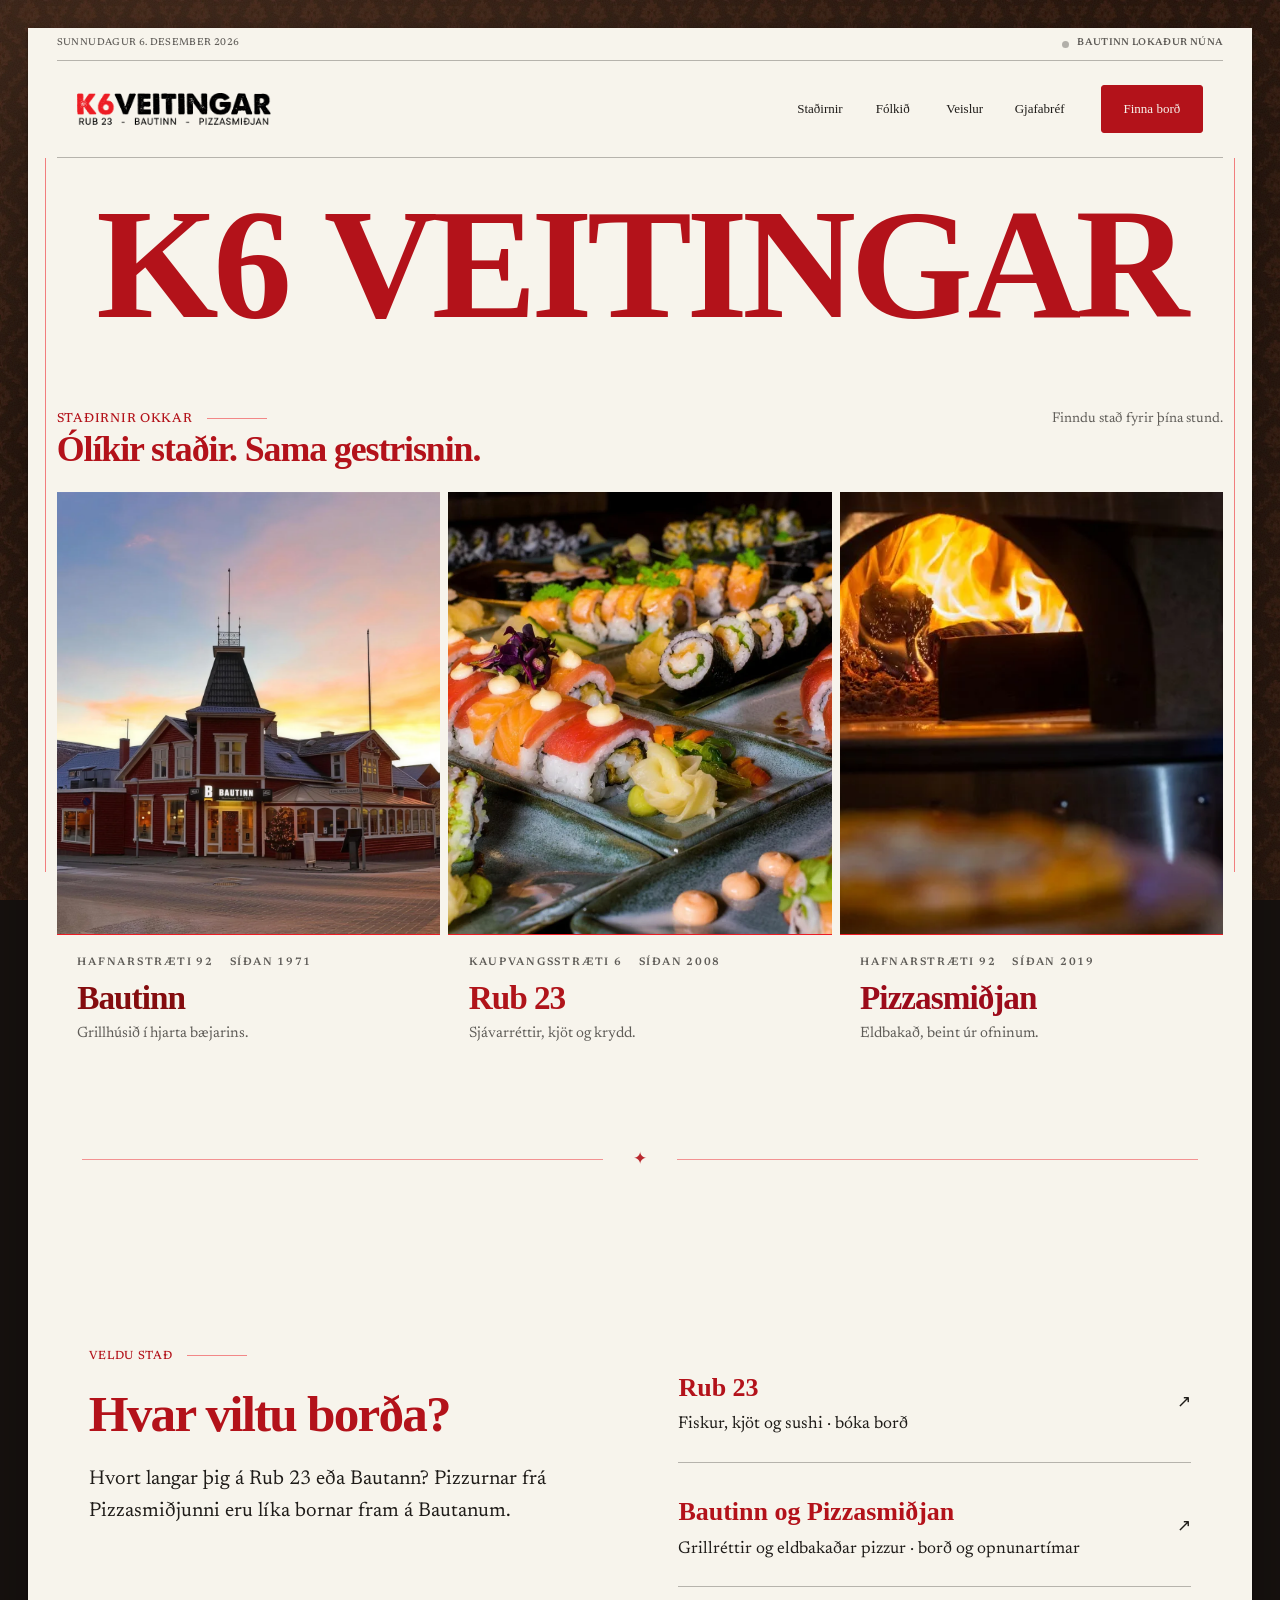
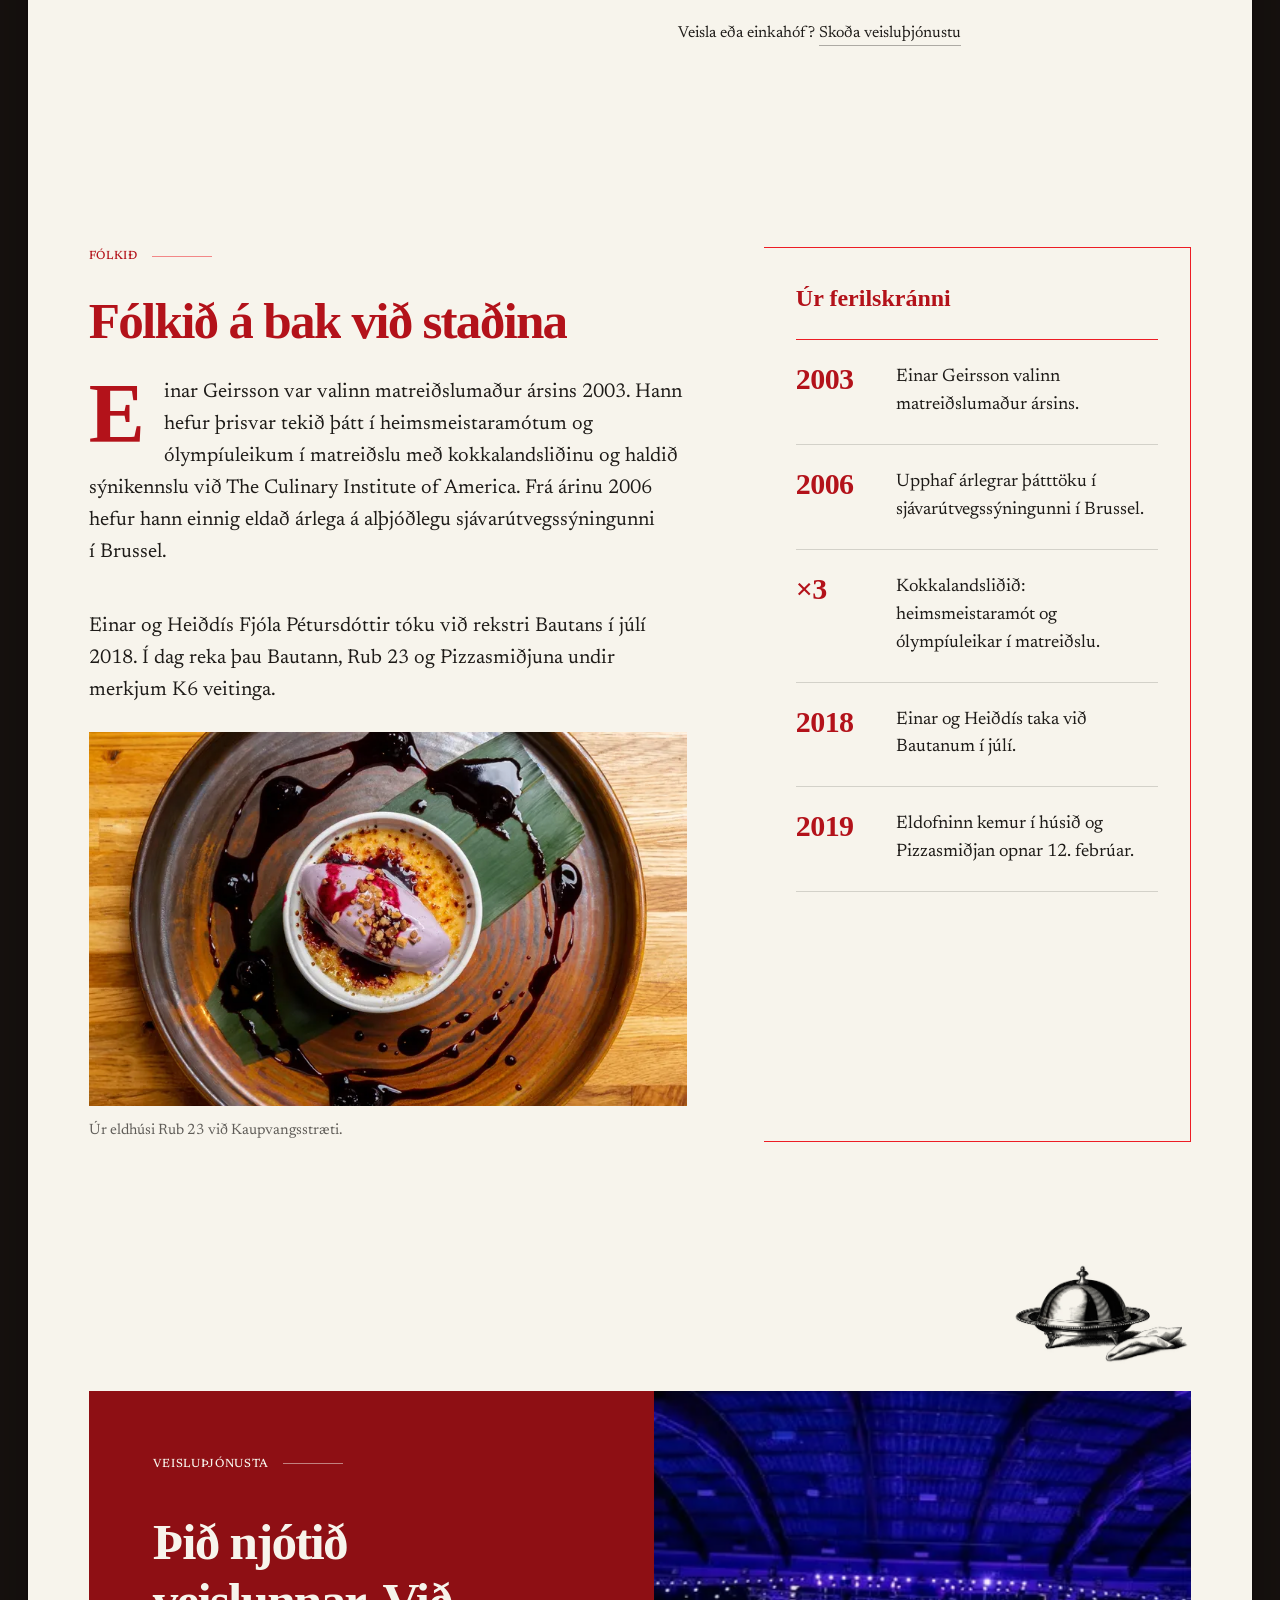
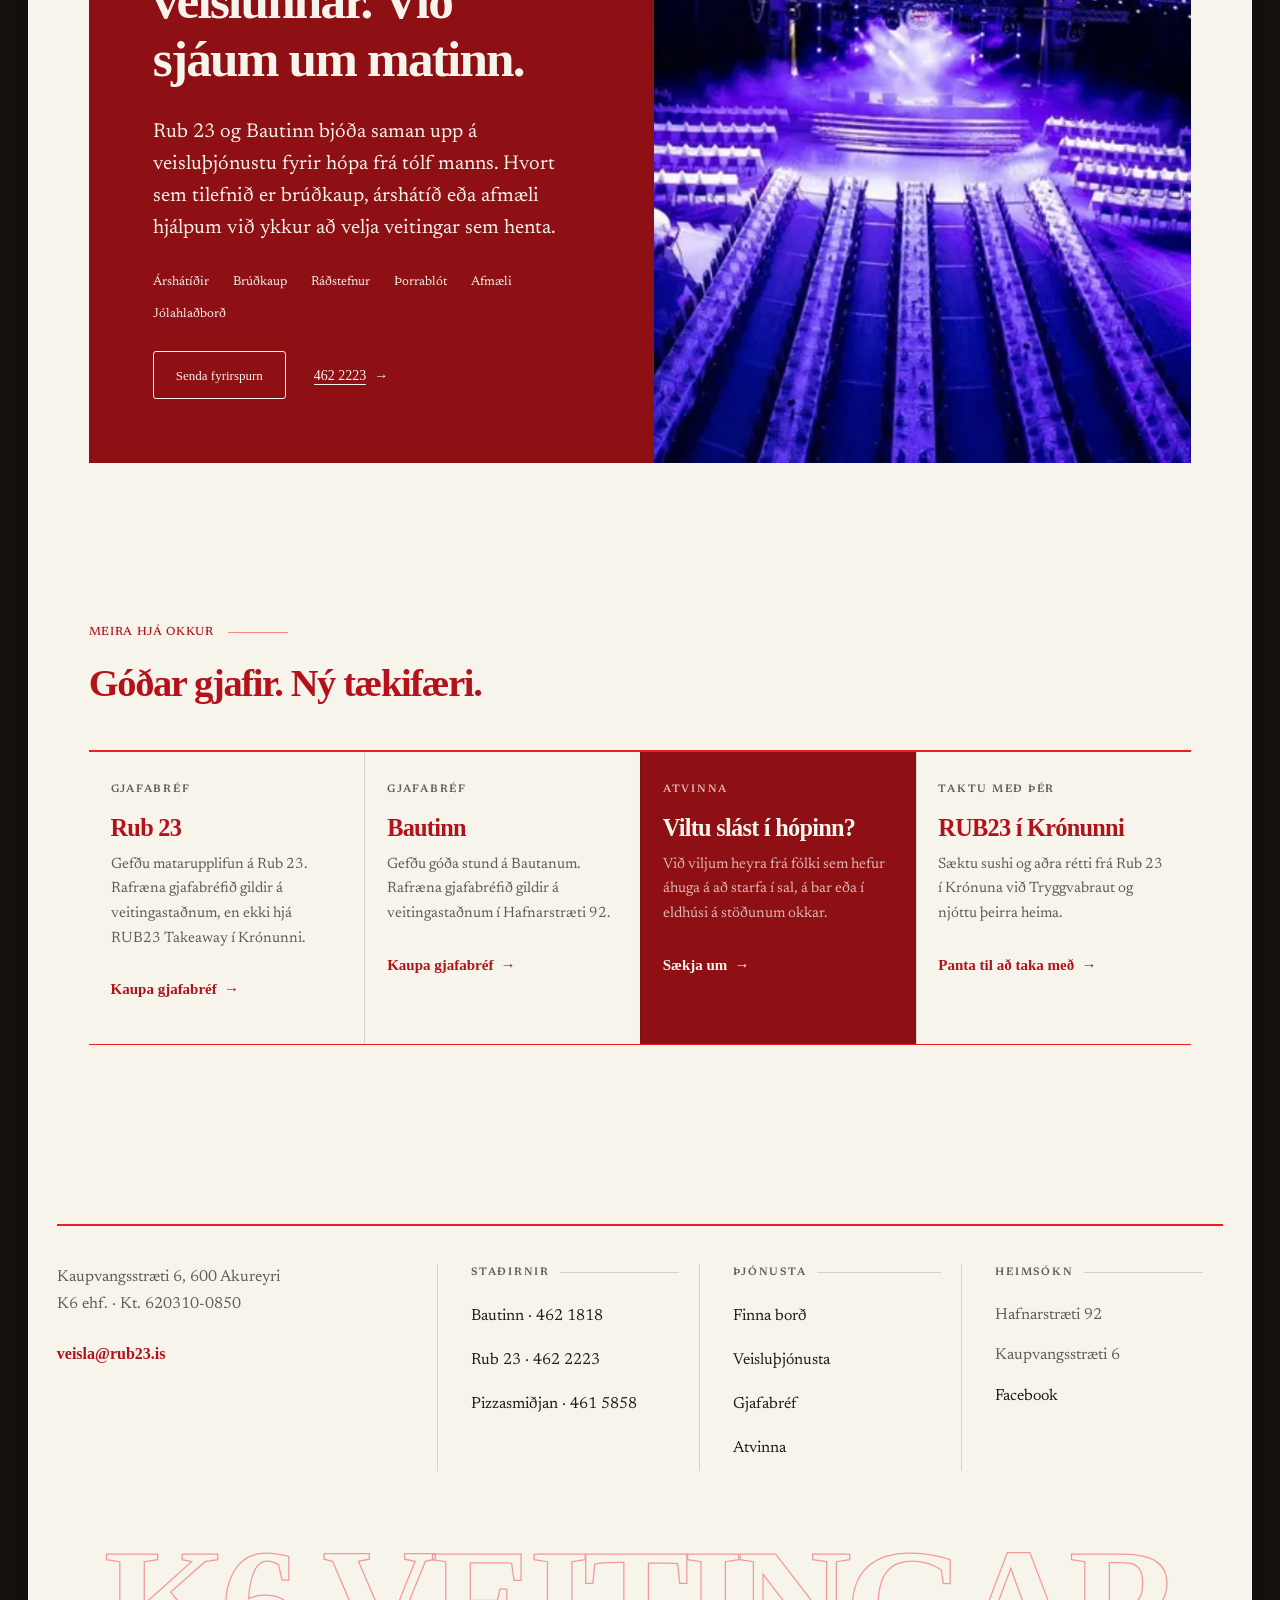
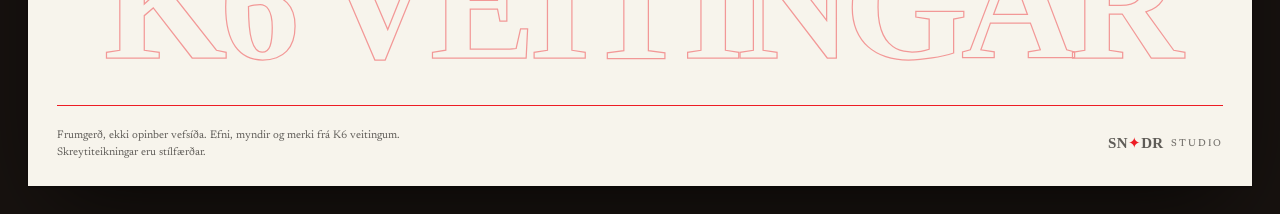
==== commit 36069c3b: "Deploy eb8582c (noindex preview)" ====
--- a/index.html
+++ b/index.html
@@ -19,7 +19,7 @@
 <link rel="stylesheet" href="assets/css/type-and-menu.css?v=b4243ab7">
 <link rel="stylesheet" href="assets/css/mobile-experience.css?v=7d18c7a7">
 <link rel="stylesheet" href="assets/css/showcase.css?v=bb9f3d00">
-<link rel="stylesheet" href="assets/css/interaction.css?v=1e585191">
+<link rel="stylesheet" href="assets/css/interaction.css?v=c1dbba31">
 <script type="application/ld+json">
 {"@context":"https://schema.org","@type":"Organization","name":"K6 veitingar","legalName":"K6 ehf.","taxID":"620310-0850","url":"https://k6veitingar.is/",
 "address":{"@type":"PostalAddress","streetAddress":"Kaupvangsstræti 6","postalCode":"600","addressLocality":"Akureyri","addressCountry":"IS"},
--- a/assets/css/interaction.css
+++ b/assets/css/interaction.css
@@ -553,8 +553,10 @@
    printed column. The caption column is paper like everything else, the
    photograph carries the brand's own red keyline, and the two are separated by a
    rule rather than by a change of shade. */
-.lead--uncropped{background:transparent;border-top:1px solid var(--red);border-bottom:2px solid var(--red);
-  align-items:stretch;gap:0}
+/* `.lead.lead--uncropped` (0,2,0) elsewhere beat a single-class override, which is
+   why the grey slab survived the first attempt — match its specificity. */
+.lead.lead--uncropped{background:transparent;border-top:1px solid var(--red);
+  border-bottom:2px solid var(--red);align-items:stretch;gap:0}
 .lead--uncropped .hero-media{align-self:stretch;overflow:hidden;background:var(--paper-2)}
 .lead--uncropped .hero-media img{height:100%;object-fit:cover}
 @media(min-width:48em){
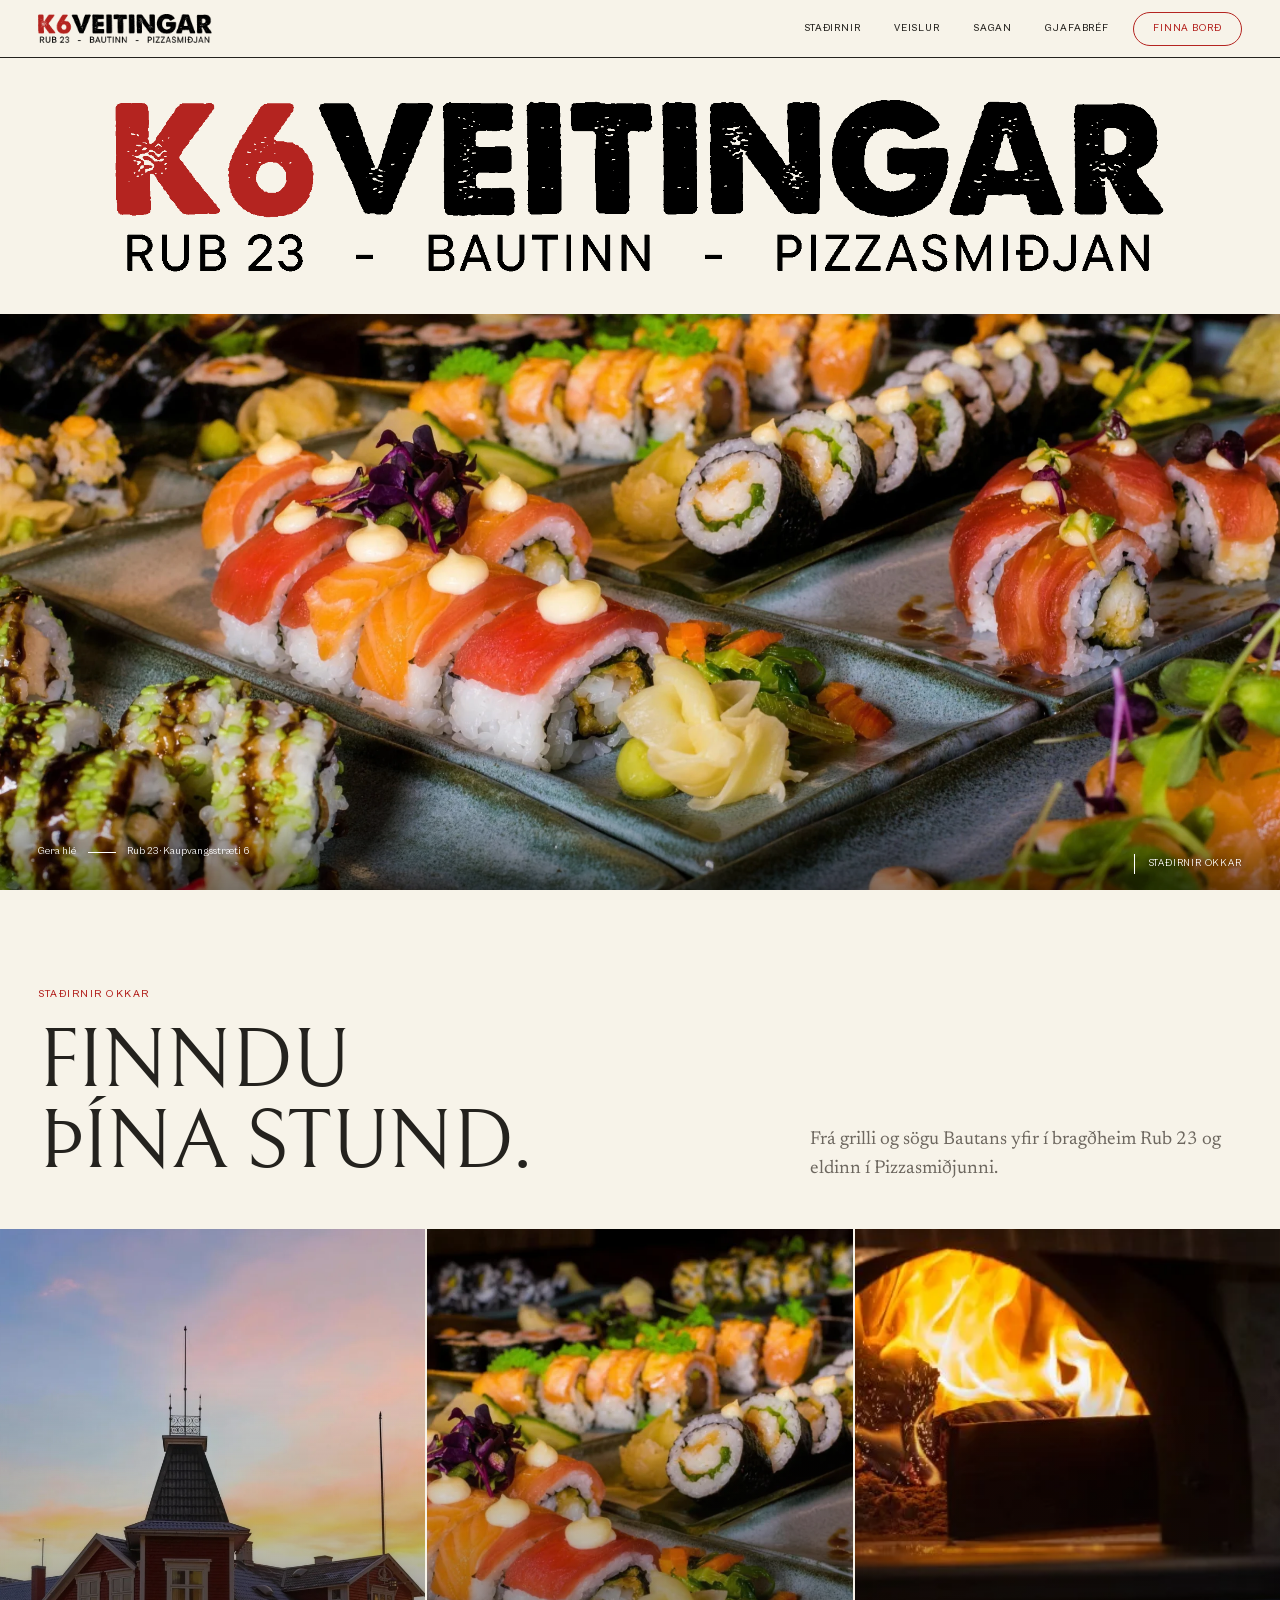
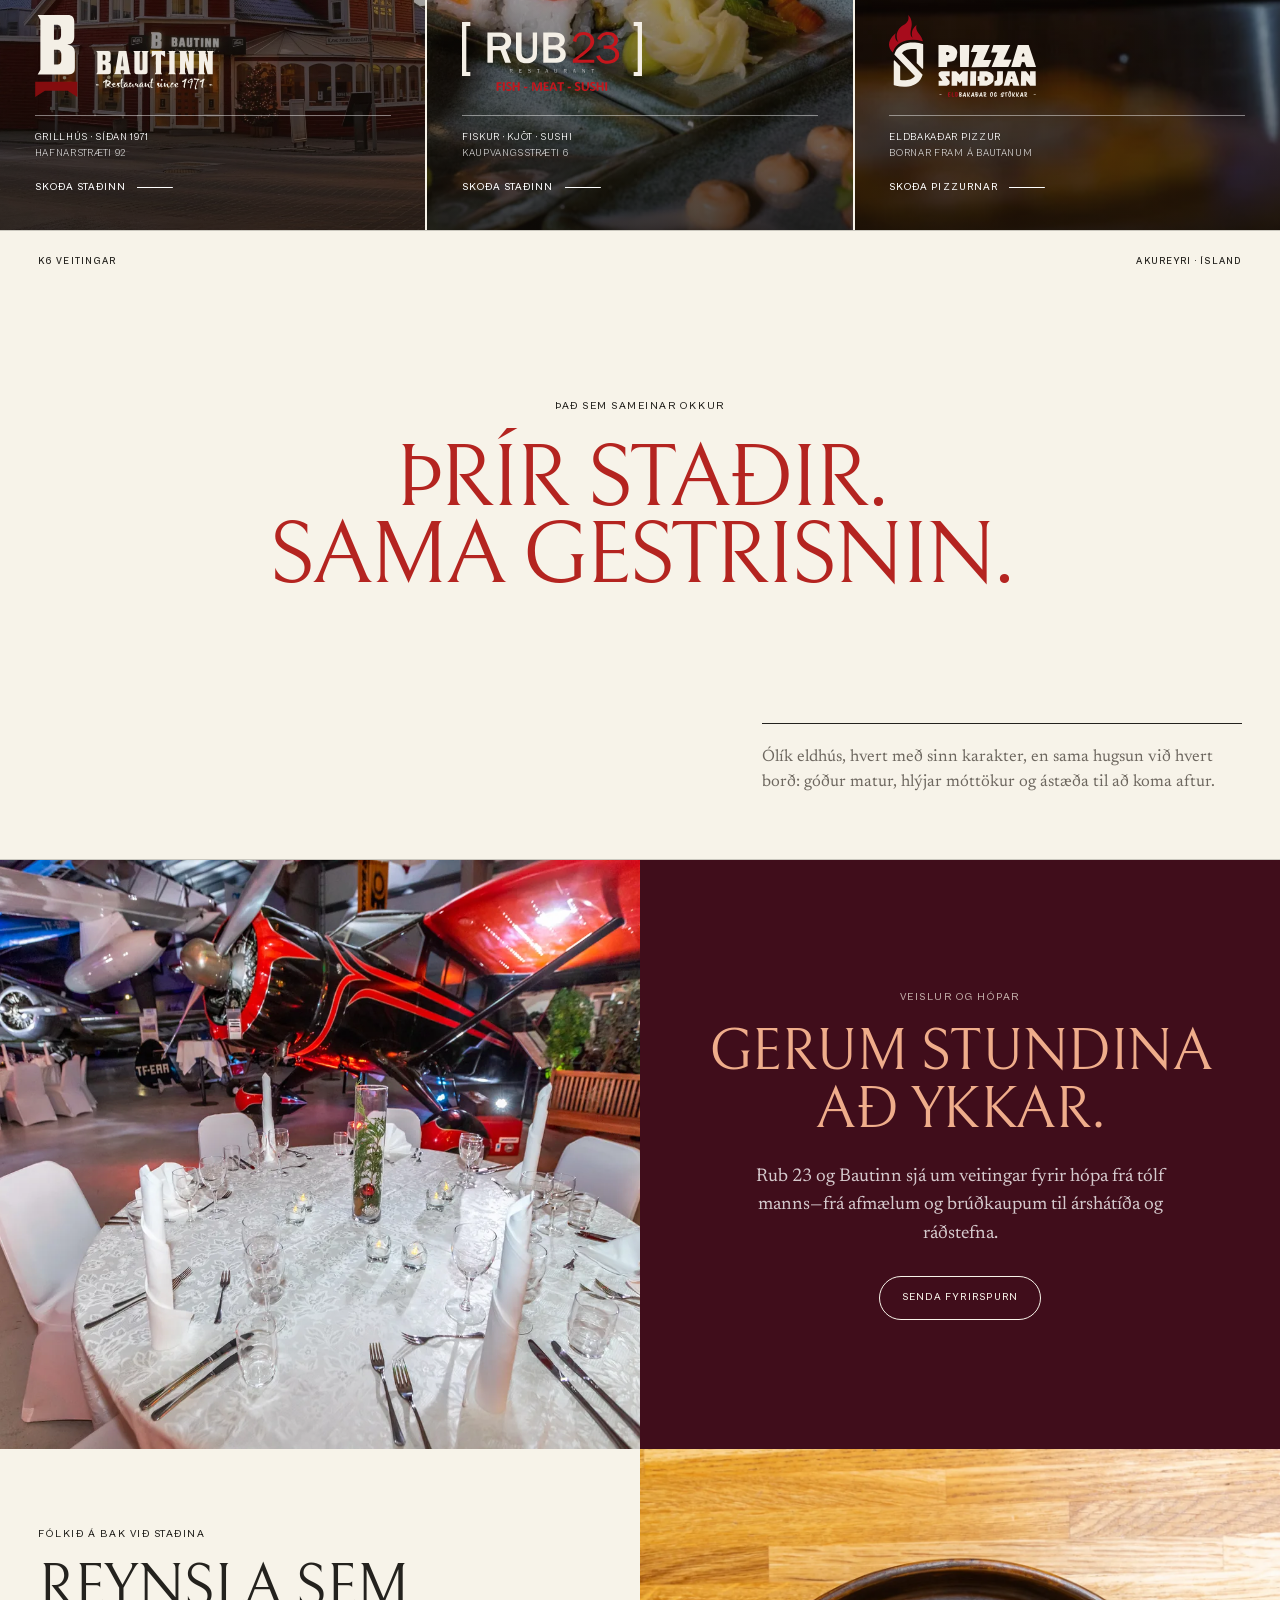
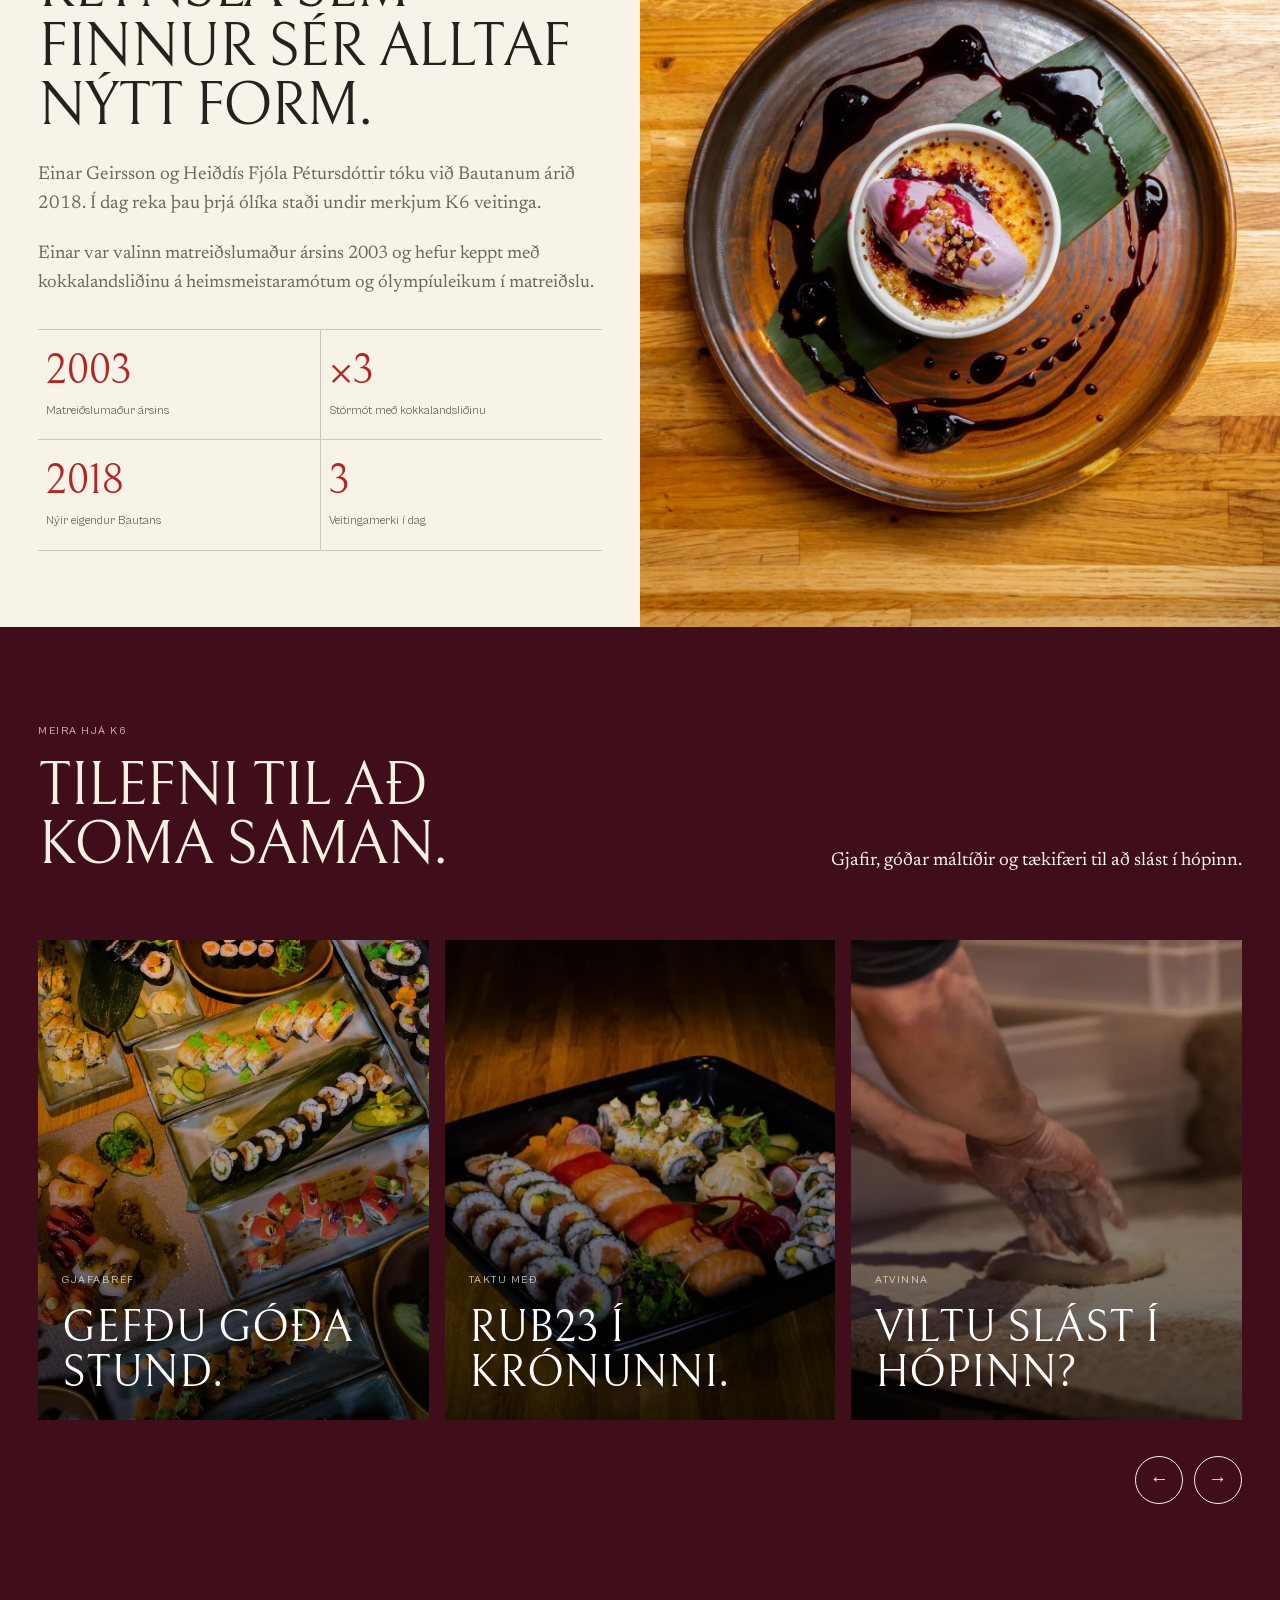
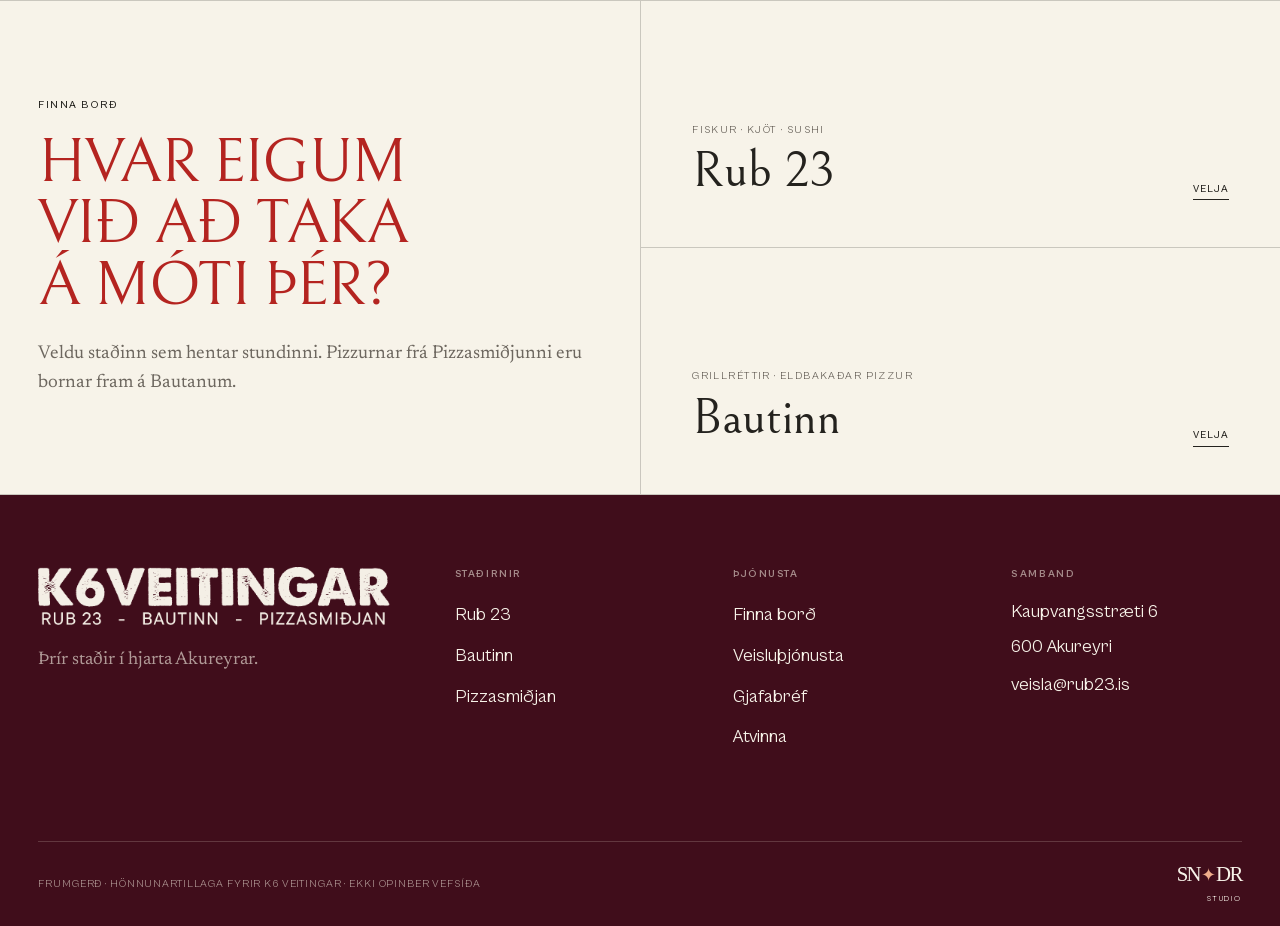
==== commit aa6d6052: "Deploy e7c2c9c (noindex preview)" ====
--- a/index.html
+++ b/index.html
@@ -1,189 +1,71 @@
-<!DOCTYPE html>
+<!doctype html>
 <html lang="is">
 <head>
-<meta charset="utf-8">
-<meta name="viewport" content="width=device-width,initial-scale=1,viewport-fit=cover">
-<title>K6 veitingar · Bautinn, Rub 23 og Pizzasmiðjan á Akureyri</title>
-<meta name="description" content="Kynntu þér Bautann, Rub 23 og Pizzasmiðjuna í hjarta Akureyrar. Skoðaðu matseðla, finndu borð eða fáðu veitingar í næstu veislu.">
-<link rel="canonical" href="https://k6veitingar.is/">
-<meta name="theme-color" content="#F7F4EC">
-<meta property="og:title" content="K6 veitingar · þrír staðir í hjarta Akureyrar">
-<meta property="og:locale" content="is_IS"><meta property="og:type" content="website">
-<link rel="preload" href="assets/fonts/zodiak/web/Zodiak-Variable.woff2" as="font" type="font/woff2" crossorigin>
-<meta name="robots" content="noindex,nofollow">
-<link rel="icon" href="assets/img/icons/icon-k6-32.png" sizes="32x32" type="image/png">
-<link rel="icon" href="assets/img/icons/icon-k6-512.png" sizes="512x512" type="image/png">
-<link rel="apple-touch-icon" href="assets/img/icons/icon-k6-180.png">
-<link rel="stylesheet" href="assets/css/system.css?v=19f88beb">
-<link rel="stylesheet" href="assets/css/editorial.css?v=507259a4">
-<link rel="stylesheet" href="assets/css/type-and-menu.css?v=b4243ab7">
-<link rel="stylesheet" href="assets/css/mobile-experience.css?v=7d18c7a7">
-<link rel="stylesheet" href="assets/css/showcase.css?v=bb9f3d00">
-<link rel="stylesheet" href="assets/css/interaction.css?v=c1dbba31">
-<script type="application/ld+json">
-{"@context":"https://schema.org","@type":"Organization","name":"K6 veitingar","legalName":"K6 ehf.","taxID":"620310-0850","url":"https://k6veitingar.is/",
-"address":{"@type":"PostalAddress","streetAddress":"Kaupvangsstræti 6","postalCode":"600","addressLocality":"Akureyri","addressCountry":"IS"},
-"founder":[{"@type":"Person","name":"Einar Geirsson"},{"@type":"Person","name":"Heiðdís Fjóla Pétursdóttir"}],
-"subOrganization":[
- {"@type":"Restaurant","name":"Bautinn","url":"https://bautinn.is/","telephone":"+354-462-1818","address":{"@type":"PostalAddress","streetAddress":"Hafnarstræti 92","postalCode":"600","addressLocality":"Akureyri","addressCountry":"IS"}},
- {"@type":"Restaurant","name":"Rub23","url":"https://rub23.is/","telephone":"+354-462-2223","servesCuisine":["Seafood","Sushi"],"address":{"@type":"PostalAddress","streetAddress":"Kaupvangsstræti 6","postalCode":"600","addressLocality":"Akureyri","addressCountry":"IS"}},
- {"@type":"Restaurant","name":"Pizzasmiðjan","url":"https://pizzasmidjan.is/","telephone":"+354-461-5858","servesCuisine":"Pizza","address":{"@type":"PostalAddress","streetAddress":"Hafnarstræti 92","postalCode":"600","addressLocality":"Akureyri","addressCountry":"IS"}}]}
-</script>
+  <meta charset="utf-8">
+  <meta name="viewport" content="width=device-width,initial-scale=1,viewport-fit=cover">
+  <title>K6 veitingar · Bautinn, Rub 23 og Pizzasmiðjan á Akureyri</title>
+  <meta name="description" content="Kynntu þér Bautann, Rub 23 og Pizzasmiðjuna í hjarta Akureyrar. Skoðaðu matseðla, finndu borð eða fáðu veitingar í næstu veislu.">
+  <link rel="canonical" href="https://k6veitingar.is/">
+  <meta name="theme-color" content="#171512"><meta name="robots" content="noindex,nofollow">
+  <link rel="icon" href="assets/img/icons/icon-k6-32.png" sizes="32x32" type="image/png"><link rel="apple-touch-icon" href="assets/img/icons/icon-k6-180.png">
+  <script>document.documentElement.classList.add('js');try{if(sessionStorage.getItem('k6-route-entry')){sessionStorage.removeItem('k6-route-entry');document.documentElement.classList.add('route-arriving')}}catch(error){}if(!document.documentElement.classList.contains('route-arriving'))document.documentElement.classList.add('site-intro-pending');setTimeout(function(){if(!document.documentElement.classList.contains('motion-ready'))document.documentElement.classList.add('motion-fallback');document.documentElement.classList.add('loader-timeout','site-intro-revealed');document.documentElement.classList.remove('site-intro-pending')},2200)</script>
+  <link rel="preload" as="font" type="font/ttf" href="assets/fonts/bellefair/Bellefair-Regular.ttf" crossorigin><link rel="stylesheet" href="assets/css/cinematic.css?v=f999bf8d"><link rel="stylesheet" href="assets/css/reference.css?v=b9312f5f">
+  <script type="application/ld+json">{"@context":"https://schema.org","@type":"Organization","name":"K6 veitingar","legalName":"K6 ehf.","taxID":"620310-0850","url":"https://k6veitingar.is/","address":{"@type":"PostalAddress","streetAddress":"Kaupvangsstræti 6","postalCode":"600","addressLocality":"Akureyri","addressCountry":"IS"},"founder":[{"@type":"Person","name":"Einar Geirsson"},{"@type":"Person","name":"Heiðdís Fjóla Pétursdóttir"}]}</script>
 </head>
-<body class="b-k6">
-<a class="skip" href="#main">Beint í aðalefni</a>
-<div class="rail rail--l" aria-hidden="true"></div><div class="rail rail--r" aria-hidden="true"></div>
+<body class="theme-k6">
+  <a class="skip" href="#main">Beint í aðalefni</a><div class="route-curtain" aria-hidden="true"></div>
+  <div class="site-loader" data-site-loader aria-hidden="true"><div class="site-loader__mark"><img src="assets/img/logo-k6.png" alt=""><span></span></div></div>
+  <header class="site-header">
+    <a class="header-identity group-mark" href="index.html" aria-label="K6 veitingar, forsíða"><img src="assets/img/logo-k6.png" alt="K6 veitingar"></a>
+    <nav class="site-nav" aria-label="Aðalvalmynd"><a href="#stadirnir">Staðirnir</a><a href="#veislur">Veislur</a><a href="#sagan">Sagan</a><a href="#meira">Gjafabréf</a></nav>
+    <div class="header-tools"><a class="header-action" href="#bokabord">Finna borð</a><button class="menu-toggle" type="button" data-menu-open aria-label="Opna valmynd" aria-expanded="false" aria-controls="menu"><span>Valmynd</span><i aria-hidden="true"></i></button></div>
+  </header>
+  <dialog class="menu-panel" id="menu" data-menu aria-label="Valmynd">
+    <div class="menu-top"><a class="group-mark" href="index.html"><span>K</span>6</a><button class="menu-close" type="button" data-menu-close aria-label="Loka valmynd">×</button></div>
+    <ol class="menu-links"><li><a href="#stadirnir">Staðirnir</a></li><li><a href="#veislur">Veislur</a></li><li><a href="#sagan">Sagan</a></li><li><a href="#bokabord">Finna borð</a></li></ol>
+    <div class="menu-meta"><span>Akureyri · Ísland</span><a href="mailto:veisla@rub23.is">veisla@rub23.is</a></div>
+  </dialog>
 
-<header class="mast">
-  <div class="folio">
-    <span data-date>Akureyri</span>
-    <span class="status" data-hours='{"0":[["12:00","22:00"]],"1":[["11:30","22:00"]],"2":[["11:30","22:00"]],"3":[["11:30","22:00"]],"4":[["11:30","22:00"]],"5":[["11:30","22:00"]],"6":[["12:00","22:00"]]}' data-label-open="Bautinn opinn núna" data-label-closed="Bautinn lokaður núna">Opnunartími</span>
-  </div>
-  <div class="mast__row">
-    <div><button class="roundbtn" data-burger aria-label="Opna valmynd" aria-expanded="false" aria-controls="menu">Valmynd<small>Staðirnir</small></button></div>
-    <a class="mast__logo" href="index.html" aria-label="K6 veitingar, forsíða"><img class="wide" src="assets/img/logo-k6.png" alt="K6 veitingar: Rub 23, Bautinn, Pizzasmiðjan" width="1872" height="308"></a>
-    <div class="mast__end">
-      <nav class="mast__nav" aria-label="Aðalvalmynd"><a href="#stadirnir">Staðirnir</a><a href="#folkid">Fólkið</a><a href="#veislur">Veislur</a><a href="#auglysingar">Gjafabréf</a></nav>
-      <a class="stampbtn" href="#bokabord">Finna borð</a>
-    </div>
-  </div>
-  <div class="mast__rules" aria-hidden="true"></div>
-</header>
-<div class="bar" aria-hidden="true">
-  <a class="bar__logo" aria-label="K6 veitingar, forsíða" href="index.html" tabindex="-1"><img class="wide" src="assets/img/logo-k6.png" alt="" width="1872" height="308"></a>
-  <div class="bar__mid"><a href="#stadirnir" tabindex="-1">Staðirnir</a><a href="#folkid" tabindex="-1">Fólkið</a><a href="#veislur" tabindex="-1">Veislur</a><a href="#auglysingar" tabindex="-1">Gjafabréf</a></div>
-  <div class="bar__end"><a class="stampbtn" href="#bokabord" tabindex="-1">Finna borð</a><button class="burger" data-burger aria-label="Opna valmynd" aria-expanded="false" aria-controls="menu" tabindex="-1"><span></span></button></div>
-</div>
-<dialog class="menu" aria-label="Valmynd" id="menu" data-menu>
-  <div class="menu__top"><span class="kicker kicker--plain">Efnisyfirlit</span><button class="menu__close" data-menu-close aria-label="Loka valmynd">×</button></div>
-  <ul class="menu__list"><li><a href="#stadirnir">Staðirnir okkar</a></li><li><a href="#veislur">Veisluþjónusta</a></li><li><a href="#folkid">Fólkið</a></li><li><a href="#auglysingar">Gjafabréf og atvinna</a></li></ul><div class="menu__booking"><a class="btn" href="#bokabord">Finna borð</a></div><nav class="menu__family" aria-label="Staðir K6 veitinga"><a href="bautinn.html">Bautinn</a><a href="rub23.html">Rub 23</a><a href="pizzasmidjan.html">Pizzasmiðjan</a></nav>
-  <div class="menu__meta"><span>K6 ehf. · Kaupvangsstræti 6, 600 Akureyri</span><a href="mailto:veisla@rub23.is">veisla@rub23.is</a></div>
-</dialog>
+  <main id="main">
+    <section class="hero" data-slideshow aria-labelledby="hero-title"><div class="hero-heading"><h1 id="hero-title"><img class="hero-masthead-logo" src="assets/img/logo-k6.png" alt="K6 veitingar" fetchpriority="high"></h1></div><div class="hero-stage"><img class="hero-slide is-current" src="assets/img/enhanced/rub23-1200.webp" srcset="assets/img/enhanced/rub23-1200.webp 1200w, assets/img/enhanced/rub23-2400.webp 2400w" sizes="100vw" alt="Sushi og réttir frá Rub 23" data-place="Rub 23 · Kaupvangsstræti 6" fetchpriority="high"><img class="hero-slide" src="assets/img/enhanced/bautinn-1200.webp" srcset="assets/img/enhanced/bautinn-1200.webp 1200w, assets/img/enhanced/bautinn-2400.webp 2400w" sizes="100vw" alt="Bautinn við Hafnarstræti" data-place="Bautinn · Hafnarstræti 92" aria-hidden="true"><img class="hero-slide" src="assets/img/enhanced/pizza-1200.webp" srcset="assets/img/enhanced/pizza-1200.webp 1200w, assets/img/enhanced/pizza-2400.webp 2400w" sizes="100vw" alt="Pizza í eldofni Pizzasmiðjunnar" data-place="Pizzasmiðjan · Hafnarstræti 92" aria-hidden="true"><div class="hero-foot"><button class="slide-control" type="button" data-slide-toggle aria-pressed="false"><span class="slide-state">Gera hlé</span><i aria-hidden="true"></i><span data-slide-label>Rub 23 · Kaupvangsstræti 6</span></button><a class="scroll-cue" href="#stadirnir">Staðirnir okkar</a></div>
+    </div></section>
 
-<main id="main" class="page">
+    <section class="venues section--dark" id="stadirnir" aria-labelledby="venues-title"><div class="shell">
+      <div class="section-head" data-reveal><div><p class="eyebrow eyebrow--light">Staðirnir okkar</p><h2 class="display display--lg" id="venues-title">Finndu þína stund.</h2></div><p class="lede">Frá grilli og sögu Bautans yfir í bragðheim Rub 23 og eldinn í Pizzasmiðjunni.</p></div>
+      <div class="venue-grid" aria-label="Veitingastaðir K6">
+        <a class="venue-card" href="bautinn.html" data-reveal><img src="assets/img/enhanced/bautinn-1200.webp" srcset="assets/img/enhanced/bautinn-1200.webp 1200w, assets/img/enhanced/bautinn-2400.webp 2400w" sizes="(min-width:701px) 40vw, 84vw" alt="Bautinn í Hafnarstræti 92" loading="lazy"><div class="venue-card-content"><img class="venue-card-logo" src="assets/img/logo-bautinn-bone.svg" alt="Bautinn"><div class="venue-card-meta"><span>Grillhús · síðan 1971</span><span>Hafnarstræti 92</span></div><span class="venue-card-action">Skoða staðinn</span></div></a>
+        <a class="venue-card" href="rub23.html" data-reveal><img src="assets/img/enhanced/rub23-1200.webp" srcset="assets/img/enhanced/rub23-1200.webp 1200w, assets/img/enhanced/rub23-2400.webp 2400w" sizes="(min-width:701px) 30vw, 84vw" alt="Réttur frá Rub 23" loading="lazy"><div class="venue-card-content"><img class="venue-card-logo" src="assets/img/logo-rub23-bone.svg" alt="Rub 23"><div class="venue-card-meta"><span>Fiskur · kjöt · sushi</span><span>Kaupvangsstræti 6</span></div><span class="venue-card-action">Skoða staðinn</span></div></a>
+        <a class="venue-card" href="pizzasmidjan.html" data-reveal><img class="venue-card-photo--pizza" src="assets/img/w/pz-09-800.webp" srcset="assets/img/w/pz-09-800.webp 800w, assets/img/w/pz-09-1400.webp 1400w" sizes="(min-width:701px) 30vw, 100vw" alt="Eldur logar í ofni Pizzasmiðjunnar" loading="lazy"><div class="venue-card-content"><img class="venue-card-logo" src="assets/img/logo-pizzasmidjan-bone.svg" alt="Pizzasmiðjan"><div class="venue-card-meta"><span>Eldbakaðar pizzur</span><span>Bornar fram á Bautanum</span></div><span class="venue-card-action">Skoða pizzurnar</span></div></a>
+      </div>
+    </div></section>
 
-  <!-- the masthead word: the one marquee on the page, stamped -->
-  <section class="masthead" aria-label="K6 veitingar">
-    <h1 class="wordmark">K6 veitingar</h1>
+    <section class="group-manifesto" aria-labelledby="manifesto-title">
+      <div class="manifesto-meta" aria-hidden="true"><span>K6 veitingar</span><span>Akureyri · Ísland</span></div>
+      <div class="manifesto-center" data-reveal>
+        <p class="eyebrow">Það sem sameinar okkur</p>
+        <h2 id="manifesto-title">Þrír staðir.<br>Sama gestrisnin.</h2>
+      </div>
+      <p class="manifesto-copy" data-reveal>Ólík eldhús, hvert með sinn karakter, en sama hugsun við hvert borð: góður matur, hlýjar móttökur og ástæða til að koma aftur.</p>
+    </section>
 
-  </section>
-<nav class="arrival-nav" aria-label="Flýtileiðir á síðunni"><a href="#stadirnir">Staðirnir</a><a href="#bokabord">Borð</a><a href="#veislur">Veislur</a></nav>
+    <section class="image-plate" id="veislur" data-parallax aria-labelledby="events-title"><img src="assets/img/w/k6-03-800.webp" srcset="assets/img/w/k6-03-800.webp 800w, assets/img/w/k6-03-1400.webp 1400w, assets/img/w/k6-03-2000.webp 2000w" sizes="100vw" alt="Veisluborð frá K6 veitingum" loading="lazy"><div class="plate-copy" data-reveal><p class="eyebrow eyebrow--light">Veislur og hópar</p><h2 class="display display--lg" id="events-title">Gerum stundina að ykkar.</h2><p class="lede">Rub 23 og Bautinn sjá um veitingar fyrir hópa frá tólf manns—frá afmælum og brúðkaupum til árshátíða og ráðstefna.</p><a class="button button--light" href="mailto:veisla@rub23.is?subject=Fyrirspurn%20um%20veislu">Senda fyrirspurn</a></div></section>
 
+    <section class="editorial-split" id="sagan">
+      <div class="split-copy" data-reveal><p class="eyebrow">Fólkið á bak við staðina</p><h2 class="display display--md">Reynsla sem finnur sér alltaf nýtt form.</h2><p class="lede">Einar Geirsson og Heiðdís Fjóla Pétursdóttir tóku við Bautanum árið 2018. Í dag reka þau þrjá ólíka staði undir merkjum K6 veitinga.</p><p class="copy">Einar var valinn matreiðslumaður ársins 2003 og hefur keppt með kokkalandsliðinu á heimsmeistaramótum og ólympíuleikum í matreiðslu.</p><div class="fact-row"><div class="fact"><strong>2003</strong><span>Matreiðslumaður ársins</span></div><div class="fact"><strong>×3</strong><span>Stórmót með kokkalandsliðinu</span></div><div class="fact"><strong>2018</strong><span>Nýir eigendur Bautans</span></div><div class="fact"><strong>3</strong><span>Veitingamerki í dag</span></div></div></div>
+      <div class="split-media" data-reveal><img src="assets/img/w/rub-08-1400.webp" alt="Réttur úr eldhúsi Rub 23" loading="lazy"></div>
+    </section>
 
-  <!-- the hero: three columns, one per house. Each shows its photograph as an ink
-       engraving in its OWN red and hands over the real photograph on hover. -->
-  <div class="picker-heading">
-    <div><p class="kicker">Staðirnir okkar</p><h2 class="picker-heading__h">Ólíkir staðir. Sama gestrisnin.</h2></div>
-    <p class="small">Finndu stað fyrir þína stund.</p>
-  </div>
-  <section class="picker" id="stadirnir" aria-label="Staðirnir okkar">
-      <article class="pick pick--bautinn" style="--pk:#840C0E">
-        <div class="pick__art">
-          <img alt="Bautinn í Hafnarstræti 92, húsi frá 1902" fetchpriority="high" sizes="(min-width:48em) 34vw, 100vw" src="assets/img/enhanced/bautinn-1200.webp" srcset="assets/img/enhanced/bautinn-1200.webp 1200w, assets/img/enhanced/bautinn-2400.webp 2400w" width="1200" height="1200">
-          <img class="pick__logo" src="assets/img/logo-bautinn-bone.svg" alt="" aria-hidden="true" width="240" height="100" loading="lazy">
-        </div>
-        <div class="pick__body">
-          <p class="pick__meta"><span>Hafnarstræti 92</span><span>Síðan 1971</span></p>
-          <h2 class="pick__name"><a href="bautinn.html">Bautinn</a></h2>
-          <p class="pick__dek">Grillhúsið í hjarta bæjarins.</p>
-        </div>
-      </article>
-      <article class="pick pick--rub23" style="--pk:#B0141A">
-        <div class="pick__art">
-          <img alt="Sushi borið fram á Rub 23" decoding="async" sizes="(min-width:48em) 34vw, 100vw" src="assets/img/enhanced/rub23-1200.webp" srcset="assets/img/enhanced/rub23-1200.webp 1200w, assets/img/enhanced/rub23-2400.webp 2400w" width="1200" height="801">
-          <img class="pick__logo" src="assets/img/logo-rub23-bone.svg" alt="" aria-hidden="true" width="240" height="100" loading="lazy">
-        </div>
-        <div class="pick__body">
-          <p class="pick__meta"><span>Kaupvangsstræti 6</span><span>Síðan 2008</span></p>
-          <h2 class="pick__name"><a href="rub23.html">Rub 23</a></h2>
-          <p class="pick__dek">Sjávarréttir, kjöt og krydd.</p>
-        </div>
-      </article>
-      <article class="pick pick--pizzasmidjan" style="--pk:#9C0B1A">
-        <div class="pick__art">
-          <img alt="Pizza bakast í eldofni Pizzasmiðjunnar, logar í ofnmunnanum" decoding="async" sizes="(min-width:48em) 34vw, 100vw" src="assets/img/w/pz-09-1400.webp" srcset="assets/img/w/pz-09-800.webp 800w, assets/img/w/pz-09-1400.webp 1400w" width="1400" height="933">
-          <img class="pick__logo" src="assets/img/logo-pizzasmidjan-bone.svg" alt="" aria-hidden="true" width="240" height="100" loading="lazy">
-        </div>
-        <div class="pick__body">
-          <p class="pick__meta"><span>Hafnarstræti 92</span><span>Síðan 2019</span></p>
-          <h2 class="pick__name"><a href="pizzasmidjan.html">Pizzasmiðjan</a></h2>
-          <p class="pick__dek">Eldbakað, beint úr ofninum.</p>
-        </div>
-      </article>
-  </section>
+    <section class="section section--dark" id="meira"><div class="shell">
+      <div class="section-head" data-reveal><div><p class="eyebrow eyebrow--light">Meira hjá K6</p><h2 class="display display--md">Tilefni til að koma saman.</h2></div><p class="lede">Gjafir, góðar máltíðir og tækifæri til að slást í hópinn.</p></div>
+      <div class="utility-rail" id="utility-rail"><a class="utility-card" href="https://k6veitingar.is/is/gjafabref" rel="noopener"><img src="assets/img/w/rub-04-800.webp" alt="Sushi frá Rub 23" loading="lazy"><div><p class="eyebrow eyebrow--light">Gjafabréf</p><h3>Gefðu góða stund.</h3></div></a><a class="utility-card" href="https://takeaway.dineout.is/rub23kronan/order?lng=is" rel="noopener"><img src="assets/img/w/rub-06-800.webp" alt="Sushi til að taka með" loading="lazy"><div><p class="eyebrow eyebrow--light">Taktu með</p><h3>Rub23 í Krónunni.</h3></div></a><a class="utility-card" href="https://k6veitingar.is/is/atvinna" rel="noopener"><img src="assets/img/w/pz-06-1400.webp" alt="Deig hnoðað í eldhúsi" loading="lazy"><div><p class="eyebrow eyebrow--light">Atvinna</p><h3>Viltu slást í hópinn?</h3></div></a></div>
+      <div class="rail-controls" data-rail-controls="utility-rail"><button class="rail-button" type="button" data-rail-step="prev" aria-label="Fyrra">←</button><button class="rail-button" type="button" data-rail-step="next" aria-label="Næsta">→</button></div>
+    </div></section>
 
-  <div class="brk" role="presentation"><i class="brk__r rule"></i><span class="brk__m" aria-hidden="true">✦</span><i class="brk__r rule"></i></div>
-<section class="sec booking" id="bokabord" aria-labelledby="booking-title"><div class="booking__intro"><p class="kicker">Veldu stað</p><h2 class="display h2" id="booking-title">Hvar viltu borða?</h2><p class="body">Hvort langar þig á Rub 23 eða Bautann? Pizzurnar frá Pizzasmiðjunni eru líka bornar fram á Bautanum.</p></div><div class="booking__options"><a class="booking__option" href="https://www.dineout.is/is/rub23?isolation=true" data-booking="rub23"><span><strong>Rub 23</strong><small>Fiskur, kjöt og sushi · bóka borð</small></span><span aria-hidden="true">↗</span></a><a class="booking__option" href="bautinn.html#bokabord"><span><strong>Bautinn og Pizzasmiðjan</strong><small>Grillréttir og eldbakaðar pizzur · borð og opnunartímar</small></span><span aria-hidden="true">↗</span></a><p class="booking__note">Veisla eða einkahóf? <a href="#veislur">Skoða veisluþjónustu</a></p></div></section>
-  <!-- the people: one story, drop cap, a facts box -->
-  <section class="sec" id="folkid">
-    <div class="cols cols--7-5 colrule">
-      <div class="story" data-reveal-group>
-        <p class="kicker">Fólkið</p>
-        <h2 class="display h2" data-words>Fólkið á bak<br>við staðina</h2>
-        <p class="body dropcap">Einar Geirsson var valinn matreiðslumaður ársins 2003. Hann hefur þrisvar tekið þátt í heimsmeistaramótum og ólympíuleikum í matreiðslu með kokkalandsliðinu og haldið sýnikennslu við The Culinary Institute of America. Frá árinu 2006 hefur hann einnig eldað árlega á alþjóðlegu sjávarútvegssýningunni í Brussel.</p>
-        <p class="body">Einar og Heiðdís Fjóla Pétursdóttir tóku við rekstri Bautans í júlí 2018. Í dag reka þau Bautann, Rub 23 og Pizzasmiðjuna undir merkjum K6 veitinga.</p>
-        <figure class="reveal" data-in>
-          <div class="frame frame--wide frame--ruled"><div class="frame__clip"><img src="assets/img/w/rub-08-800.webp" srcset="assets/img/w/rub-08-800.webp 800w, assets/img/w/rub-08-1400.webp 1400w" sizes="(min-width:60em) 50vw, 100vw" alt="Réttur borinn fram á Rub 23" loading="lazy" width="800" height="1200"></div></div>
-          <figcaption>Úr eldhúsi Rub 23 við Kaupvangsstræti.</figcaption>
-        </figure>
-      </div>
-      <aside class="box box--dbl" data-in>
-        <h3>Úr ferilskránni</h3>
-        <ul class="annal">
-          <li><b>2003</b><p>Einar Geirsson valinn matreiðslumaður ársins.</p></li>
-          <li><b>2006</b><p>Upphaf árlegrar þátttöku í sjávarútvegssýningunni í Brussel.</p></li>
-          <li><b>×3</b><p>Kokkalandsliðið: heimsmeistaramót og ólympíuleikar í matreiðslu.</p></li>
-          <li><b>2018</b><p>Einar og Heiðdís taka við Bautanum í júlí.</p></li>
-          <li><b>2019</b><p>Eldofninn kemur í húsið og Pizzasmiðjan opnar 12. febrúar.</p></li>
-        </ul>
-      </aside>
-    </div>
-  </section>
+    <section class="booking-close" id="bokabord" aria-labelledby="booking-title"><div class="booking-copy" data-reveal><p class="eyebrow">Finna borð</p><h2 class="display display--lg" id="booking-title">Hvar eigum við að taka á móti þér?</h2><p class="lede">Veldu staðinn sem hentar stundinni. Pizzurnar frá Pizzasmiðjunni eru bornar fram á Bautanum.</p></div><div class="booking-options"><a class="booking-option" href="https://www.dineout.is/is/rub23?isolation=true"><span><small>Fiskur · kjöt · sushi</small><strong>Rub 23</strong></span><i aria-hidden="true">↗</i></a><a class="booking-option" href="bautinn.html#bokabord"><span><small>Grillréttir · eldbakaðar pizzur</small><strong>Bautinn</strong></span><i aria-hidden="true">↗</i></a></div></section>
+  </main>
 
-  <!-- catering: the inverted panel -->
-  <section class="sec sec--tight" id="veislur">
-    <figure class="plate plate--mark" aria-hidden="true"><img src="assets/img/draw/eng-veisla-800.webp" srcset="assets/img/draw/eng-veisla-400.webp 400w, assets/img/draw/eng-veisla-800.webp 800w" sizes="(min-width:60em) 14rem, 40vw" alt="" loading="lazy" decoding="async"></figure>
-    <div class="panel panel--photo" data-in>
-      <div class="panel__in" data-reveal-group>
-        <p class="kicker">Veisluþjónusta</p>
-        <h2 class="display h2" data-words>Þið njótið veislunnar. Við sjáum um matinn.</h2>
-        <p class="body">Rub 23 og Bautinn bjóða saman upp á veisluþjónustu fyrir hópa frá tólf manns. Hvort sem tilefnið er brúðkaup, árshátíð eða afmæli hjálpum við ykkur að velja veitingar sem henta.</p>
-        <ul class="tags"><li>Árshátíðir</li><li>Brúðkaup</li><li>Ráðstefnur</li><li>Þorrablót</li><li>Afmæli</li><li>Jólahlaðborð</li></ul>
-        <div class="actions"><a class="btn" href="mailto:veisla@rub23.is?subject=Fyrirspurn%20um%20veislu">Senda fyrirspurn</a><a class="link" href="tel:+3544622223"><span>462 2223</span></a></div>
-      </div>
-      <div class="frame" data-parallax="7"><img src="assets/img/w/k6-02-800.webp" srcset="assets/img/w/k6-02-800.webp 800w, assets/img/w/k6-02-1400.webp 1400w" sizes="(min-width:60em) 42vw, 100vw" alt="Veisluborð frá K6 veitingum" loading="lazy" width="800" height="503"></div>
-    </div>
-  </section>
-
-  <!-- the classifieds: shared services the children cannot sell -->
-  <section class="sec" id="auglysingar">
-    <div class="sec__head" data-reveal-group><p class="kicker">Meira hjá okkur</p><h2 class="display h3">Góðar gjafir. Ný tækifæri.</h2></div>
-    <div class="ads ads--4" data-reveal-group>
-      <article class="ad"><span class="ad__no">Gjafabréf</span><h3 class="ad__n">Rub 23</h3><p>Gefðu matarupplifun á Rub 23. Rafræna gjafabréfið gildir á veitingastaðnum, en ekki hjá RUB23 Takeaway í Krónunni.</p><a class="btn" href="https://k6veitingar.is/is/gjafabref" rel="noopener">Kaupa gjafabréf</a></article>
-      <article class="ad"><span class="ad__no">Gjafabréf</span><h3 class="ad__n">Bautinn</h3><p>Gefðu góða stund á Bautanum. Rafræna gjafabréfið gildir á veitingastaðnum í Hafnarstræti 92.</p><a class="btn" href="https://k6veitingar.is/is/gjafabref" rel="noopener">Kaupa gjafabréf</a></article>
-      <article class="ad ad--red"><span class="ad__no">Atvinna</span><h3 class="ad__n">Viltu slást í hópinn?</h3><p>Við viljum heyra frá fólki sem hefur áhuga á að starfa í sal, á bar eða í eldhúsi á stöðunum okkar.</p><a class="btn" href="https://k6veitingar.is/is/atvinna" rel="noopener">Sækja um</a></article>
-      <article class="ad"><span class="ad__no">Taktu með þér</span><h3 class="ad__n">RUB23 í Krónunni</h3><p>Sæktu sushi og aðra rétti frá Rub 23 í Krónuna við Tryggvabraut og njóttu þeirra heima.</p><a class="btn" href="https://takeaway.dineout.is/rub23kronan/order?lng=is">Panta til að taka með</a></article>
-    </div>
-  </section>
-
-  <footer class="foot">
-    <div class="foot__box">
-      <div class="foot__id">
-        <p class="small">Kaupvangsstræti 6, 600 Akureyri<br>K6 ehf. · Kt. 620310-0850</p>
-        <a class="foot__mail" href="mailto:veisla@rub23.is">veisla@rub23.is</a>
-      </div>
-      <div><h3>Staðirnir</h3><ul><li><a href="bautinn.html">Bautinn · 462 1818</a></li><li><a href="rub23.html">Rub 23 · 462 2223</a></li><li><a href="pizzasmidjan.html">Pizzasmiðjan · 461 5858</a></li></ul></div>
-      <div><h3>Þjónusta</h3><ul><li><a href="#bokabord">Finna borð</a></li><li><a href="#veislur">Veisluþjónusta</a></li><li><a href="#auglysingar">Gjafabréf</a></li><li><a href="#auglysingar">Atvinna</a></li></ul></div>
-      <div><h3>Heimsókn</h3><ul><li>Hafnarstræti 92</li><li>Kaupvangsstræti 6</li><li><a href="https://www.facebook.com/rub23restaurant/" rel="noopener">Facebook</a></li></ul></div>
-    </div>
-
-    <p class="foot__word" aria-hidden="true">K6 veitingar</p>
-
-    <div class="foot__base"><p class="foot__note">Frumgerð, ekki opinber vefsíða. Efni, myndir og merki frá K6 veitingum. Skreytiteikningar eru stílfærðar.</p><a class="sndr" href="https://sndrstudio.is" target="_blank" rel="noopener" aria-label="Hannað af SNDR Studio" data-logotype><span class="sndr__mark">SN<i>✦</i>DR</span><span class="sndr__studio">STUDIO</span></a></div>
-  </footer>
-</main>
-
-<nav class="dock" aria-label="Flýtileiðir"><a href="#stadirnir">Staðirnir</a><a href="#bokabord">Finna borð</a><a href="#veislur">Veislur</a></nav>
-<script src="assets/js/motion.js?v=047ef036" defer></script>
+  <footer class="site-footer"><div class="footer-grid"><div><img class="footer-brand-logo" src="assets/img/logo-k6-bone.png" alt="K6 veitingar"><p class="copy">Þrír staðir í hjarta Akureyrar.</p></div><div class="footer-col"><h3>Staðirnir</h3><ul><li><a href="rub23.html">Rub 23</a></li><li><a href="bautinn.html">Bautinn</a></li><li><a href="pizzasmidjan.html">Pizzasmiðjan</a></li></ul></div><div class="footer-col"><h3>Þjónusta</h3><ul><li><a href="#bokabord">Finna borð</a></li><li><a href="#veislur">Veisluþjónusta</a></li><li><a href="https://k6veitingar.is/is/gjafabref">Gjafabréf</a></li><li><a href="https://k6veitingar.is/is/atvinna">Atvinna</a></li></ul></div><div class="footer-col"><h3>Samband</h3><ul><li>Kaupvangsstræti 6</li><li>600 Akureyri</li><li><a href="mailto:veisla@rub23.is">veisla@rub23.is</a></li></ul></div></div><div class="footer-base"><span>Frumgerð · hönnunartillaga fyrir K6 veitingar · ekki opinber vefsíða</span><a class="sndr" href="https://sndrstudio.is" target="_blank" rel="noopener" aria-label="Hannað af SNDR Studio"><span class="sndr__mark">SN<i>✦</i>DR</span><span class="sndr__studio">STUDIO</span></a></div></footer>
+  <nav class="mobile-dock" aria-label="Flýtileiðir"><a href="#stadirnir">Staðirnir</a><a href="#bokabord">Finna borð</a></nav>
+  <script src="assets/vendor/gsap.min.js?v=5e6e6cba" defer></script><script src="assets/vendor/ScrollTrigger.min.js?v=00a3e5c7" defer></script><script src="assets/vendor/lenis.min.js?v=f81a5e41" defer></script><script src="assets/js/cinematic.js?v=5f9c25f2" defer></script>
 </body>
 </html>
--- a/assets/css/cinematic.css
+++ b/assets/css/cinematic.css
@@ -0,0 +1,304 @@
+@import url("../fonts/studio/cabinet-grotesk/css/cabinet-grotesk.css");
+@import url("../fonts/studio/melodrama/css/melodrama.css");
+@import url("../fonts/studio/telma/css/telma.css");
+
+@font-face{font-family:Newsreader;src:url("../font/newsreader-400.woff2") format("woff2");font-weight:400;font-display:swap}
+@font-face{font-family:Newsreader;src:url("../font/newsreader-500.woff2") format("woff2");font-weight:500;font-display:swap}
+
+:root{
+  --cream:#f6f0e3;--cream-2:#eae1d0;--ink:#171512;--muted:#6d675f;--line:rgba(23,21,18,.2);
+  --brand:#b71820;--brand-dark:#731014;--accent:#d99a26;--dark:#191714;--on-dark:#f6f0e3;
+  --display:"Melodrama-Variable",Georgia,serif;--body:"CabinetGrotesk-Variable",Arial,sans-serif;
+  --pad:clamp(1.1rem,3.1vw,3.75rem);--section:clamp(5.5rem,11vw,10.5rem);--header:76px;
+  --ease:cubic-bezier(.16,1,.3,1);--ease-inout:cubic-bezier(.76,0,.24,1);--max:92rem;
+}
+body.theme-rub{--brand:#c4161c;--brand-dark:#650b0f;--accent:#d99a26;--dark:#171414;--display:"Melodrama-Variable",Georgia,serif}
+body.theme-bautinn{--brand:#840c0e;--brand-dark:#4d0809;--accent:#c69b62;--dark:#201713;--display:"Telma-Variable",Georgia,serif}
+body.theme-pizza{--brand:#a70c1c;--brand-dark:#5e0710;--accent:#f0a23a;--dark:#171414;--display:"CabinetGrotesk-Variable",Arial,sans-serif}
+
+*,*::before,*::after{box-sizing:border-box}
+html{background:var(--cream);scroll-behavior:smooth;-webkit-text-size-adjust:100%}
+body{margin:0;background:var(--cream);color:var(--ink);font-family:var(--body);font-size:clamp(1rem,.25vw + .94rem,1.15rem);line-height:1.52;-webkit-font-smoothing:antialiased;overflow-x:hidden}
+html.js:not(.motion-ready):not(.motion-fallback) body{opacity:0}
+html.motion-ready body,html.motion-fallback body{opacity:1;transition:opacity .3s ease}
+body.menu-open{overflow:hidden}
+img{display:block;max-width:100%}
+a{color:inherit;text-decoration:none}
+button,input{font:inherit;color:inherit}
+button{border:0;background:none;padding:0;cursor:pointer}
+[hidden]{display:none!important}
+[id]{scroll-margin-top:calc(var(--header) + 1rem)}
+::selection{background:var(--brand);color:var(--cream)}
+:focus-visible{outline:2px solid var(--accent);outline-offset:4px}
+.skip{position:fixed;left:1rem;top:1rem;z-index:200;background:var(--cream);color:var(--ink);padding:.8rem 1rem;transform:translateY(-160%);transition:transform .25s var(--ease)}
+.skip:focus{transform:none}
+.shell{width:min(100%,var(--max));margin-inline:auto;padding-inline:var(--pad)}
+.eyebrow{margin:0 0 1.15rem;font-size:.72rem;font-weight:700;letter-spacing:.18em;text-transform:uppercase}
+.eyebrow--light{color:rgba(246,240,227,.7)}
+.display{font-family:var(--display);font-weight:500;line-height:.92;letter-spacing:-.045em;text-wrap:balance;margin:0}
+.display--xl{font-size:clamp(3.35rem,9.3vw,9.4rem)}
+.display--lg{font-size:clamp(2.85rem,6.7vw,7rem)}
+.display--md{font-size:clamp(2.25rem,4.5vw,4.75rem)}
+.lede{max-width:42rem;margin:1.5rem 0 0;font-family:Newsreader,Georgia,serif;font-size:clamp(1.12rem,1.45vw,1.45rem);line-height:1.48;color:var(--muted)}
+.copy{max-width:38rem;margin:1.35rem 0 0;color:var(--muted)}
+.section{padding-block:var(--section)}
+.section--dark{background:var(--dark);color:var(--on-dark)}
+.section--brand{background:var(--brand);color:var(--cream)}
+.section-head{display:grid;grid-template-columns:minmax(0,1fr) minmax(18rem,32rem);align-items:end;gap:2rem;margin-bottom:clamp(2.75rem,5vw,5rem)}
+.section-head .lede{margin:0;justify-self:end}
+
+.site-header{position:fixed;inset:0 0 auto;z-index:80;height:var(--header);display:grid;grid-template-columns:auto 1fr auto;align-items:center;gap:2rem;padding-inline:var(--pad);color:#fff;border-bottom:1px solid rgba(255,255,255,.25);transition:background .35s var(--ease),color .35s var(--ease),border-color .35s var(--ease)}
+.site-header.is-solid{background:rgba(246,240,227,.96);color:var(--ink);border-color:var(--line);backdrop-filter:blur(14px);-webkit-backdrop-filter:blur(14px)}
+.group-mark{display:inline-flex;align-items:center;min-height:44px;font-size:1.65rem;font-weight:900;letter-spacing:-.07em}
+.group-mark span{color:var(--brand)}
+.header-brand{display:flex;align-items:center;gap:.8rem;white-space:nowrap}.header-brand::after{content:"";width:1px;height:18px;background:currentColor;opacity:.35}.venue-name{font-size:.68rem;font-weight:700;letter-spacing:.15em;text-transform:uppercase}
+.site-nav{display:flex;justify-content:center;gap:clamp(1.1rem,2.6vw,2.8rem)}
+.site-nav a,.header-action,.menu-toggle{display:inline-flex;align-items:center;justify-content:center;min-height:44px;font-size:.73rem;font-weight:700;letter-spacing:.12em;text-transform:uppercase}
+.site-nav a{position:relative}
+.site-nav a::after{content:"";position:absolute;left:0;right:0;bottom:6px;height:1px;background:currentColor;transform:scaleX(0);transform-origin:right;transition:transform .35s var(--ease)}
+.site-nav a:hover::after,.site-nav a:focus-visible::after{transform:scaleX(1);transform-origin:left}
+.header-tools{display:flex;align-items:center;gap:.75rem}
+.header-action,.button{position:relative;isolation:isolate;overflow:hidden;border:1px solid currentColor;border-radius:999px;padding:.76rem 1.15rem;transition:color .3s var(--ease),border-color .3s var(--ease),transform .2s var(--ease)}
+.header-action::before,.button::before{content:"";position:absolute;inset:0;z-index:-1;background:var(--ink);transform:scaleY(0);transform-origin:bottom;transition:transform .38s var(--ease-inout)}
+.site-header:not(.is-solid) .header-action{background:var(--cream);border-color:var(--cream);color:var(--ink)}
+.site-header.is-solid .header-action{background:var(--brand);border-color:var(--brand);color:var(--cream)}
+.site-header.is-solid .header-action::before{background:var(--brand-dark)}
+.site-header .header-action:hover,.site-header .header-action:focus-visible{color:var(--cream)}
+.header-action:hover,.button:hover{transform:translateY(-2px)}
+.header-action:hover::before,.header-action:focus-visible::before,.button:hover::before,.button:focus-visible::before{transform:scaleY(1)}
+.menu-toggle{display:none;gap:.65rem}
+.menu-toggle i{position:relative;width:19px;height:1px;background:currentColor}
+.menu-toggle i::after{content:"";position:absolute;left:0;top:6px;width:19px;height:1px;background:currentColor}
+
+.menu-panel{position:fixed;inset:0;z-index:120;width:100%;height:100%;margin:0;padding:0;border:0;max-width:none;max-height:none;background:var(--brand-dark);color:var(--cream);opacity:1;transform:translate3d(0,-101%,0);transition:transform 200ms cubic-bezier(.7,0,.84,0);overscroll-behavior:contain}
+.menu-panel[open]{display:grid;grid-template-rows:auto 1fr auto}
+.menu-panel.is-visible{transform:translate3d(0,0,0);transition-duration:280ms;transition-timing-function:cubic-bezier(.16,1,.3,1)}
+.menu-panel.is-closing{pointer-events:none}
+.menu-panel::backdrop{background:transparent}
+.menu-top{display:flex;align-items:center;justify-content:space-between;height:var(--header);padding-inline:var(--pad);border-bottom:1px solid rgba(246,240,227,.22)}
+.menu-close{width:44px;height:44px;color:var(--cream);font-size:2rem}
+.menu-links{list-style:none;margin:auto 0;padding:2rem var(--pad);counter-reset:nav}
+.menu-links li{counter-increment:nav;border-bottom:1px solid rgba(246,240,227,.18)}
+.menu-links a{display:flex;align-items:center;justify-content:space-between;gap:2rem;padding:.75rem 0;font-family:var(--display);font-size:clamp(2.35rem,8vw,7rem);line-height:1}
+.menu-links a::before{content:"0" counter(nav);font-family:var(--body);font-size:.7rem;letter-spacing:.15em;opacity:.55}
+.menu-meta{display:flex;align-items:center;justify-content:space-between;gap:1rem;padding:1.2rem var(--pad) calc(1.2rem + env(safe-area-inset-bottom));font-size:.78rem;text-transform:uppercase;letter-spacing:.12em}.menu-meta a{display:inline-flex;align-items:center;min-height:44px}
+
+.route-curtain{position:fixed;inset:0;z-index:160;pointer-events:none;background:#171512;transform:translate3d(0,-101%,0);will-change:transform}
+html.route-arriving .route-curtain{transform:translate3d(0,0,0)}
+.route-curtain.is-entering{animation:curtain-enter .82s var(--ease-inout) both}
+.route-curtain.is-leaving{animation:curtain-leave .64s var(--ease-inout) both}
+@keyframes curtain-enter{from{transform:translate3d(0,0,0)}to{transform:translate3d(0,-101%,0)}}
+@keyframes curtain-leave{from{transform:translate3d(0,101%,0)}to{transform:translate3d(0,0,0)}}
+
+.hero{position:relative;min-height:100svh;overflow:hidden;background:#161412;color:#fff;isolation:isolate}
+.hero-media,.hero-slide{position:absolute;inset:-9% 0;width:100%;height:118%;object-fit:cover}
+.hero-slide{opacity:0;transition:opacity 1.2s ease;transform:scale(1.08)}
+.hero-slide.is-current{opacity:1}
+.hero::after{content:"";position:absolute;inset:0;background:linear-gradient(180deg,rgba(10,8,6,.34),rgba(10,8,6,.08) 42%,rgba(10,8,6,.62));z-index:1}
+.hero-content{position:relative;z-index:2;min-height:100svh;display:grid;place-items:center;padding:calc(var(--header) + 2rem) var(--pad) 2rem;text-align:center}
+.hero-lockup{display:grid;justify-items:center;gap:1rem}
+.hero-title{font-family:var(--body);font-size:clamp(7rem,23vw,23rem);font-weight:900;letter-spacing:-.105em;line-height:.7;margin:0 0 0 -.08em}
+.hero-title span{color:var(--brand)}
+.hero-logo{width:min(58vw,34rem);max-height:28vh;object-fit:contain;filter:drop-shadow(0 4px 28px rgba(0,0,0,.22))}
+.hero-kicker{margin:0;font-size:.7rem;font-weight:700;letter-spacing:.2em;text-transform:uppercase}
+.hero-line{font-family:var(--display);font-size:clamp(1.55rem,3.1vw,3.5rem);line-height:1.04;letter-spacing:-.025em;margin:0}
+.hero-foot{position:absolute;z-index:3;left:var(--pad);right:var(--pad);bottom:1.5rem;display:flex;align-items:end;justify-content:space-between;gap:1rem;font-size:.72rem;letter-spacing:.14em;text-transform:uppercase}
+.slide-control{display:inline-flex;align-items:center;gap:.7rem;min-height:44px;color:#fff}
+.slide-control i{display:block;width:38px;height:1px;background:rgba(255,255,255,.55);position:relative;overflow:hidden}
+.slide-control i::after{content:"";position:absolute;inset:0;background:#fff;transform-origin:left;animation:slide-progress 5.4s linear infinite}
+.slide-control.is-paused i::after{animation-play-state:paused}
+@keyframes slide-progress{from{transform:scaleX(0)}to{transform:scaleX(1)}}
+.scroll-cue{display:flex;align-items:center;gap:.8rem}.scroll-cue::before{content:"";width:1px;height:32px;background:currentColor}
+
+.statement{min-height:88svh;display:grid;place-items:center;padding:var(--section) var(--pad);background:var(--cream)}
+.statement-inner{width:min(100%,82rem);text-align:center}
+.statement-title{font-family:var(--display);font-size:clamp(3rem,7.6vw,8.2rem);line-height:.96;letter-spacing:-.05em;margin:0;text-wrap:balance}
+.statement-title .word{display:inline-block;color:rgba(23,21,18,.18);transition:color .2s linear}
+.statement-title .word.is-lit{color:var(--ink)}
+.statement-note{max-width:35rem;margin:2rem auto 0;color:var(--muted)}
+
+.venues{padding-block:var(--section);overflow:hidden}
+.venues .section-head{color:var(--cream)}
+.venues .lede{color:rgba(246,240,227,.66)}
+.venue-grid{display:flex;gap:1rem;min-height:min(68svh,48rem)}
+.venue-card{position:relative;flex:1 1 0;min-width:0;overflow:hidden;color:#fff;isolation:isolate;transition:transform .65s var(--ease),opacity .45s var(--ease)}
+.venue-card:first-child{flex:1.45 1 0}
+.venue-card::after{content:"";position:absolute;inset:0;z-index:1;background:linear-gradient(180deg,rgba(9,7,5,.1),rgba(9,7,5,.72));transition:background .5s var(--ease)}
+.venue-card img{width:100%;height:100%;object-fit:cover;transition:transform 1.1s var(--ease);transform:scale(1.035)}
+.venue-card-content{position:absolute;z-index:2;inset:auto 0 0;padding:clamp(1.25rem,2.5vw,2.25rem);display:grid;gap:.75rem}
+.venue-card-logo{width:min(70%,15rem);height:6rem;object-fit:contain;object-position:left bottom;filter:none}
+.venue-card-meta{display:flex;justify-content:space-between;gap:1rem;padding-top:.9rem;border-top:1px solid rgba(255,255,255,.45);font-size:.7rem;letter-spacing:.11em;text-transform:uppercase}
+.venue-card-action{display:inline-flex;align-items:center;gap:.7rem;justify-self:start;font-size:.78rem;font-weight:700;letter-spacing:.1em;text-transform:uppercase}
+.venue-card-action::after{content:"";width:4rem;height:1px;background:currentColor;transform:scaleX(.56);transform-origin:left;transition:transform .35s var(--ease)}
+.venue-card:hover,.venue-card:focus-within{z-index:2;transform:scale(1.012)}.venue-grid:has(.venue-card:hover) .venue-card:not(:hover){opacity:.72;transform:scale(.986)}
+.venue-card:hover img,.venue-card:focus-within img{transform:scale(1)}
+.venue-card:hover .venue-card-action::after{transform:scaleX(1)}
+
+.image-plate{position:relative;min-height:78svh;display:grid;align-items:end;overflow:hidden;color:#fff;isolation:isolate}
+.image-plate>img{position:absolute;inset:-8% 0;width:100%;height:116%;object-fit:cover}
+.image-plate::after{content:"";position:absolute;inset:0;background:linear-gradient(90deg,rgba(12,9,7,.72),rgba(12,9,7,.08) 72%);z-index:1}
+.plate-copy{position:relative;z-index:2;width:min(100%,52rem);padding:var(--section) var(--pad)}
+.plate-copy .lede{color:rgba(255,255,255,.78)}
+.button{display:inline-flex;align-items:center;justify-content:center;min-height:48px;margin-top:1.75rem;padding:.8rem 1.25rem;font-size:.73rem;font-weight:700;letter-spacing:.12em;text-transform:uppercase}
+.button--light{border-color:var(--cream);color:var(--cream)}
+.button--light::before{background:var(--cream)}
+.button--light:hover{color:var(--ink)}
+.button--ink{border-color:var(--ink);color:var(--ink)}
+.button--ink::before{background:var(--ink)}
+.button--ink:hover{color:var(--cream)}
+.button--cream{background:var(--cream);border-color:var(--cream);color:var(--ink)}
+.button--cream::before{background:var(--ink)}.button--cream:hover{color:var(--cream)}
+
+.editorial-split{display:grid;grid-template-columns:minmax(0,.9fr) minmax(0,1.1fr);min-height:82svh}
+.split-copy{padding:var(--section) var(--pad);display:flex;flex-direction:column;justify-content:center}
+.split-media{position:relative;min-height:50rem;overflow:hidden;background:var(--cream-2)}
+.split-media img{position:absolute;object-fit:cover}
+.split-media img:first-child{inset:0 16% 18% 0;width:84%;height:82%}
+.split-media img:nth-child(2){right:0;bottom:0;width:45%;height:48%;border:10px solid var(--cream)}
+.tags{display:flex;flex-wrap:wrap;gap:.55rem;margin:1.8rem 0 0;padding:0;list-style:none}
+.tags li{border:1px solid var(--line);border-radius:999px;padding:.55rem .8rem;font-size:.72rem;letter-spacing:.1em;text-transform:uppercase}
+
+.fact-row{display:grid;grid-template-columns:repeat(4,1fr);border-top:1px solid var(--line);border-bottom:1px solid var(--line);margin-top:3rem}
+.fact{padding:1.4rem 1rem}.fact+.fact{border-left:1px solid var(--line)}
+.fact strong{display:block;font-family:var(--display);font-size:clamp(2rem,4vw,4rem);font-weight:500;line-height:1;color:var(--brand)}
+.fact span{display:block;margin-top:.6rem;font-size:.75rem;color:var(--muted)}
+
+.utility-rail{display:flex;gap:1rem;overflow-x:auto;scroll-snap-type:x mandatory;padding-bottom:1rem;scrollbar-width:none}
+.utility-rail::-webkit-scrollbar,.photo-rail::-webkit-scrollbar{display:none}
+.utility-card{flex:0 0 min(37rem,73vw);min-height:27rem;scroll-snap-align:start;position:relative;overflow:hidden;color:#fff;background:#292420}
+.utility-card img{position:absolute;inset:0;width:100%;height:100%;object-fit:cover;transition:transform .8s var(--ease)}
+.utility-card::after{content:"";position:absolute;inset:0;background:linear-gradient(180deg,rgba(0,0,0,.04),rgba(0,0,0,.72))}
+.utility-card div{position:absolute;z-index:2;inset:auto 0 0;padding:1.5rem}
+.utility-card h3{font-family:var(--display);font-size:clamp(2rem,3.5vw,3.5rem);font-weight:500;line-height:1;margin:.3rem 0 0}
+.utility-card:hover img,.utility-card:focus-visible img{transform:scale(1.035)}
+.rail-controls{display:flex;align-items:center;justify-content:flex-end;gap:.65rem;margin-top:1.25rem}
+.rail-button{width:48px;height:48px;border:1px solid currentColor;border-radius:50%;font-size:1.2rem;transition:background .25s,color .25s}
+.rail-button:hover{background:var(--cream);color:var(--dark)}
+
+.booking-close{display:grid;grid-template-columns:1fr 1fr;min-height:74svh}
+.booking-copy{display:flex;flex-direction:column;justify-content:center;padding:var(--section) var(--pad)}
+.booking-options{display:grid;background:var(--dark);color:var(--cream)}
+.booking-option{display:grid;grid-template-columns:1fr auto;align-items:end;gap:1rem;padding:clamp(1.5rem,4vw,3.25rem);border-bottom:1px solid rgba(246,240,227,.18);transition:background .35s var(--ease)}
+.booking-option:last-child{border-bottom:0}
+.booking-option:hover{background:var(--brand-dark)}
+.booking-option small{display:block;font-size:.68rem;letter-spacing:.13em;text-transform:uppercase;color:rgba(246,240,227,.62)}
+.booking-option strong{display:block;margin-top:.55rem;font-family:var(--display);font-size:clamp(2rem,4vw,4.4rem);font-weight:500;line-height:.95}
+.booking-option i{font-style:normal;font-size:2rem;transition:transform .35s var(--ease)}
+.booking-option:hover i{transform:translate(.35rem,-.35rem)}
+
+.venue-intro{padding:var(--section) var(--pad);display:grid;grid-template-columns:minmax(0,1fr) minmax(18rem,28rem);gap:clamp(2rem,7vw,8rem);align-items:end}
+.venue-intro .lede{margin:0}
+.photo-rail{display:flex;gap:1rem;overflow-x:auto;scroll-snap-type:x mandatory;padding:0 var(--pad) var(--section);scrollbar-width:none}
+.photo-rail figure{flex:0 0 min(56rem,72vw);margin:0;scroll-snap-align:center}
+.photo-rail figure:nth-child(even){flex-basis:min(35rem,52vw)}
+.photo-rail img{width:100%;height:clamp(22rem,56vw,43rem);object-fit:cover}
+.photo-rail figcaption{padding-top:.75rem;font-size:.7rem;letter-spacing:.12em;text-transform:uppercase;color:var(--muted)}
+
+.info-band{display:grid;grid-template-columns:repeat(4,1fr);background:var(--brand);color:var(--cream)}
+.info-item{padding:clamp(1.5rem,3.2vw,3rem);border-right:1px solid rgba(246,240,227,.25)}
+.info-item:last-child{border-right:0}
+.info-item h3{margin:0 0 .75rem;font-size:.68rem;letter-spacing:.16em;text-transform:uppercase;color:rgba(246,240,227,.68)}
+.info-item p,.info-item a{margin:0;font-size:1rem}
+.info-item a{text-decoration:underline;text-underline-offset:.25em}
+
+.feature{display:grid;grid-template-columns:1fr 1fr;min-height:80svh}
+.feature-media{position:relative;overflow:hidden;min-height:42rem}.feature-media img{position:absolute;inset:0;width:100%;height:100%;object-fit:cover}
+.feature-copy{display:flex;flex-direction:column;justify-content:center;padding:var(--section) var(--pad)}
+.timeline{list-style:none;margin:2.5rem 0 0;padding:0}
+.timeline li{display:grid;grid-template-columns:5rem 1fr;gap:1.25rem;padding:1.1rem 0;border-top:1px solid var(--line)}
+.timeline strong{font-size:1.3rem;color:var(--brand)}.timeline p{margin:0;color:var(--muted)}
+
+.spice-grid{display:grid;grid-template-columns:repeat(3,1fr);gap:1px;background:var(--line);border:1px solid var(--line);margin-top:3rem}
+.spice{background:var(--cream);padding:clamp(1.25rem,2.4vw,2.25rem);min-height:15rem;display:flex;flex-direction:column;justify-content:space-between;transition:background .3s,color .3s}
+.spice:first-child{grid-column:span 2;background:var(--brand);color:var(--cream)}
+.spice:hover{background:var(--brand-dark);color:var(--cream)}
+.spice small{font-size:.65rem;letter-spacing:.15em;text-transform:uppercase;opacity:.65}.spice h3{font-family:var(--display);font-size:clamp(1.7rem,3vw,3.2rem);font-weight:500;line-height:1;margin:1.2rem 0}.spice p{margin:0;max-width:28rem;font-size:.92rem;opacity:.72}
+
+.menu-section{padding-block:var(--section)}
+.menu-toolbar{display:flex;align-items:end;justify-content:space-between;gap:1.5rem;margin:2.5rem 0}
+.filter-group{--filter-x:0px;--filter-w:0px;position:relative;isolation:isolate;display:inline-flex;flex-wrap:nowrap;gap:0;width:max-content;max-width:100%;padding:4px;overflow-x:auto;border:1px solid rgba(23,21,18,.26);background:rgba(255,255,255,.18);scrollbar-width:none}
+.filter-group::-webkit-scrollbar{display:none}
+.filter-group::before{content:"";position:absolute;z-index:0;top:4px;bottom:4px;left:0;width:var(--filter-w);background:var(--brand-dark);transform:translate3d(var(--filter-x),0,0);transition:transform 280ms cubic-bezier(.16,1,.3,1),width 220ms cubic-bezier(.16,1,.3,1);pointer-events:none}
+.filter-group.is-positioning::before{transition:none}
+.filter-group button{position:relative;z-index:1;flex:0 0 auto;min-height:48px;border:0;border-radius:0;padding:.65rem 1.1rem;background:transparent;color:var(--ink);font-size:.66rem;font-weight:700;letter-spacing:.14em;line-height:1;text-transform:uppercase;white-space:nowrap;transition:color 180ms ease-out,background 180ms ease-out,transform 140ms cubic-bezier(.23,1,.32,1)}
+.filter-group button[aria-pressed="false"]:hover{background:rgba(23,21,18,.065)}
+.filter-group button[aria-pressed="true"]{background:var(--brand-dark);color:var(--cream)}
+.filter-group.is-enhanced button[aria-pressed="true"]{background:transparent}
+.filter-group.is-moving button[aria-pressed="true"]{transition-delay:90ms}
+.menu-search{display:grid;gap:.4rem;width:min(100%,24rem);font-size:.62rem;font-weight:700;letter-spacing:.14em;text-transform:uppercase}
+.menu-search input{width:100%;min-height:48px;border:0;border-bottom:1px solid var(--ink);border-radius:0;background:transparent;padding:.6rem 0;color:var(--ink);font:400 1rem/1.4 var(--body);letter-spacing:0;text-transform:none;outline:none}
+.menu-search input:focus-visible{outline:2px solid var(--accent);outline-offset:4px;border-bottom-color:transparent}
+.menu-count{display:inline-flex;align-items:center;gap:.65rem;min-height:48px;margin:0;padding-left:1rem;border-left:1px solid var(--line);color:var(--ink);font-size:.72rem;font-variant-numeric:tabular-nums;letter-spacing:.08em;text-transform:uppercase}
+.menu-count::before{content:"Sýnir";color:var(--muted);font-size:.56rem;font-weight:700;letter-spacing:.15em}
+.courses{display:grid;grid-template-columns:1fr 1fr;gap:clamp(2rem,6vw,7rem)}
+.course h3{font-family:var(--display);font-size:clamp(2rem,3vw,3.25rem);font-weight:500;margin:0 0 1rem}
+.dishes{list-style:none;margin:0;padding:0}
+.dish{padding:1.1rem 0;border-top:1px solid var(--line)}
+.dish__top{display:grid;grid-template-columns:auto 1fr auto;gap:.75rem;align-items:baseline}
+.dish__dots{border-bottom:1px dotted rgba(23,21,18,.32)}
+.dish__n{font-weight:700}.dish__p{white-space:nowrap;font-variant-numeric:tabular-nums}.dish__d{margin:.45rem 0 0;color:var(--muted);font-family:Newsreader,Georgia,serif;font-size:.97rem}
+.menu-links-row{display:flex;flex-wrap:wrap;gap:1rem;margin-top:2rem}.menu-links-row a{text-decoration:underline;text-underline-offset:.3em}
+
+.pizza-grid{display:grid;grid-template-columns:repeat(4,1fr);gap:1px;background:var(--line);border:1px solid var(--line)}
+.pizza-card{position:relative;background:var(--cream);padding:clamp(.8rem,1.6vw,1.5rem);min-width:0;display:grid;grid-template-rows:auto auto 1fr;transition:background .3s}
+.pizza-card:hover{background:#efe5d4}
+.pizza-cutout{aspect-ratio:1;margin:0;display:grid;place-items:center;filter:drop-shadow(0 16px 14px rgba(42,25,13,.13))}
+.pizza-cutout img{width:94%;height:94%;object-fit:contain;transform:translateZ(0);transition:transform .55s var(--ease)}
+.pizza-card:hover .pizza-cutout img{transform:translate3d(0,-8px,0) rotate(-1.2deg)}
+.pizza-card:nth-child(even):hover .pizza-cutout img{transform:translate3d(0,-8px,0) rotate(1.2deg)}
+.pizza-number{font-size:.65rem;font-weight:700;letter-spacing:.14em;text-transform:uppercase;color:var(--brand)}
+.pizza-name{display:flex;justify-content:space-between;gap:.6rem;margin:.45rem 0 0;font-family:var(--display);font-size:clamp(1.25rem,2vw,2rem);font-weight:600;line-height:1}
+.pizza-price{font-family:var(--body);font-size:.78rem;font-weight:700;white-space:nowrap}
+.pizza-card details{align-self:end;margin-top:1rem;border-top:1px solid var(--line)}
+.pizza-card summary{min-height:44px;display:flex;align-items:center;justify-content:space-between;font-size:.7rem;font-weight:700;letter-spacing:.11em;text-transform:uppercase;cursor:pointer;list-style:none}
+.pizza-card summary::-webkit-details-marker{display:none}.pizza-card summary::after{content:"+";font-size:1.1rem}.pizza-card details[open] summary::after{content:"−"}
+.pizza-card details p{margin:0 0 1rem;color:var(--muted);font-family:Newsreader,Georgia,serif;font-size:.94rem}
+.menu-note{margin-top:1.25rem;color:var(--muted);font-size:.8rem}
+
+.sibling-section{padding-block:var(--section);overflow:hidden}.sibling-grid{display:grid;grid-template-columns:repeat(3,1fr);gap:1rem}
+.sibling{position:relative;min-height:29rem;overflow:hidden;color:#fff}.sibling img{position:absolute;inset:0;width:100%;height:100%;object-fit:cover;transition:transform .75s var(--ease)}.sibling::after{content:"";position:absolute;inset:0;background:linear-gradient(180deg,rgba(0,0,0,.06),rgba(0,0,0,.72))}.sibling div{position:absolute;z-index:2;inset:auto 0 0;padding:1.4rem}.sibling h3{font-family:var(--display);font-size:clamp(2rem,3.4vw,3.7rem);font-weight:500;margin:0;line-height:1}.sibling p{margin:.6rem 0 0;font-size:.8rem;text-transform:uppercase;letter-spacing:.1em}.sibling:hover img,.sibling:focus-visible img{transform:scale(1.04)}
+
+.site-footer{background:var(--dark);color:var(--cream);padding:clamp(4.5rem,9vw,8rem) var(--pad) 1.25rem}
+.site-footer .copy{color:rgba(246,240,227,.62)}
+.footer-grid{display:grid;grid-template-columns:1.6fr repeat(3,1fr);gap:3rem;padding-bottom:5rem}
+.footer-title{font-family:var(--display);font-size:clamp(2.7rem,5.5vw,5.8rem);font-weight:500;line-height:.95;margin:0}.footer-title span{color:var(--brand)}
+.footer-col h3{margin:0 0 1rem;font-size:.65rem;letter-spacing:.15em;text-transform:uppercase;color:rgba(246,240,227,.55)}
+.footer-col ul{list-style:none;margin:0;padding:0}.footer-col li{margin:.45rem 0}.footer-col a{display:inline-block;padding:.18rem 0;position:relative}.footer-col a::after{content:"";position:absolute;left:0;right:0;bottom:0;height:1px;background:currentColor;transform:scaleX(0);transform-origin:right;transition:transform .3s var(--ease)}.footer-col a:hover::after{transform:scaleX(1);transform-origin:left}
+.footer-base{display:flex;align-items:end;justify-content:space-between;gap:1rem;padding-top:1.25rem;border-top:1px solid rgba(246,240,227,.18);font-size:.68rem;letter-spacing:.08em;text-transform:uppercase;color:rgba(246,240,227,.56)}
+.sndr{display:grid;justify-items:end;line-height:.8;color:var(--cream)}.sndr strong{font-size:1.15rem;letter-spacing:.08em}.sndr span{font-size:.52rem;letter-spacing:.22em;margin-top:.4rem}
+.mobile-dock{display:none}
+
+@media(max-width:960px){
+  :root{--header:66px;--section:clamp(4.75rem,16vw,7rem)}
+  .site-nav,.site-header .header-action{display:none}.menu-toggle{display:inline-flex}.site-header{grid-template-columns:auto 1fr}.header-tools{justify-self:end}
+  .section-head,.venue-intro{grid-template-columns:1fr}.section-head .lede{justify-self:start;margin:0}.editorial-split,.feature,.booking-close{grid-template-columns:1fr}.split-copy,.feature-copy{order:1}.split-media,.feature-media{order:2;min-height:65svh}
+  .fact-row{grid-template-columns:1fr 1fr}.fact:nth-child(3){border-left:0}.fact:nth-child(n+3){border-top:1px solid var(--line)}
+  .info-band{grid-template-columns:1fr 1fr}.info-item:nth-child(2){border-right:0}.info-item:nth-child(n+3){border-top:1px solid rgba(246,240,227,.25)}
+  .spice-grid{grid-template-columns:1fr 1fr}.spice:first-child{grid-column:1/-1}
+  .pizza-grid{grid-template-columns:repeat(3,1fr)}
+  .footer-grid{grid-template-columns:1.4fr 1fr 1fr}.footer-grid>div:first-child{grid-column:1/-1}
+}
+
+@media(max-width:700px){
+  body{padding-bottom:calc(58px + env(safe-area-inset-bottom))}
+  .hero-foot{bottom:1rem}.scroll-cue{display:none}.hero-title{font-size:clamp(7rem,43vw,12rem)}.hero-logo{width:min(76vw,24rem);max-height:24vh}.hero-line{max-width:18rem}
+  .theme-pizza .hero-media{object-position:32% center}
+  .statement{min-height:76svh}.statement-title{font-size:clamp(2.75rem,13.5vw,5rem)}
+  .venue-grid{display:flex;overflow-x:auto;scroll-snap-type:x mandatory;min-height:67svh;margin-inline:calc(var(--pad)*-1);padding-inline:var(--pad);gap:.75rem;scrollbar-width:none}.venue-grid::-webkit-scrollbar{display:none}.venue-card,.venue-card:first-child{flex:0 0 84vw;scroll-snap-align:center}.venue-grid:has(.venue-card:hover) .venue-card:not(:hover),.venue-card:hover{opacity:1;transform:none}.venue-card-logo{height:5.2rem;width:70%}
+  .image-plate{min-height:76svh}.image-plate::after{background:linear-gradient(180deg,rgba(12,9,7,.08),rgba(12,9,7,.72))}.plate-copy{padding-bottom:5rem}
+  .split-media img:first-child{inset:0 8% 15% 0;width:92%;height:85%}.split-media img:nth-child(2){width:54%;height:43%;border-width:7px}
+  .utility-card{flex-basis:84vw;min-height:25rem}.photo-rail figure,.photo-rail figure:nth-child(even){flex-basis:84vw}.photo-rail img{height:66svh}
+  .booking-close{min-height:0}.booking-options{min-height:58svh}.booking-option{min-height:29svh}.booking-option strong{font-size:clamp(2rem,10vw,3.3rem)}
+  .info-band{display:block}.info-item,.info-item:nth-child(2){border-right:0;border-top:1px solid rgba(246,240,227,.25)}.info-item:first-child{border-top:0}
+  .menu-toolbar{display:grid;align-items:start;gap:.85rem;margin:2rem 0}.filter-group{width:100%}.filter-group button{flex:1 1 auto;padding-inline:.7rem;font-size:.6rem}.menu-count{justify-self:end;min-height:32px;padding-left:.75rem}.menu-search{width:100%}.courses{grid-template-columns:1fr;gap:3rem}.course[hidden]{display:none}.dish__top{grid-template-columns:minmax(0,auto) 1fr auto;gap:.45rem}.dish__d{font-size:.92rem}
+  .spice-grid{grid-template-columns:1fr}.spice:first-child{grid-column:auto}.spice{min-height:12rem}
+  .pizza-grid{grid-template-columns:repeat(2,minmax(0,1fr))}.pizza-card{padding:.65rem}.pizza-cutout{margin:-.1rem}.pizza-name{display:grid;gap:.35rem;font-size:clamp(1.1rem,5vw,1.45rem)}.pizza-price{font-size:.7rem}.pizza-card details p{font-size:.82rem}.pizza-card summary{font-size:.63rem}
+  .sibling-grid{display:flex;overflow-x:auto;scroll-snap-type:x mandatory;gap:.75rem;margin-inline:calc(var(--pad)*-1);padding-inline:var(--pad);scrollbar-width:none}.sibling{flex:0 0 82vw;scroll-snap-align:center}
+  .footer-grid{grid-template-columns:1fr 1fr;gap:2.5rem 1.5rem}.footer-grid>div:first-child{grid-column:1/-1}.footer-base{align-items:start}.footer-base>span{max-width:18rem}.sndr{flex:0 0 auto}
+  .mobile-dock{position:fixed;z-index:70;left:.65rem;right:.65rem;bottom:calc(.65rem + env(safe-area-inset-bottom));height:52px;display:grid;grid-template-columns:1fr 1fr;background:rgba(23,21,18,.94);color:var(--cream);border-radius:999px;overflow:hidden;backdrop-filter:blur(10px);-webkit-backdrop-filter:blur(10px)}.mobile-dock a{display:flex;align-items:center;justify-content:center;min-width:0;font-size:.7rem;font-weight:700;letter-spacing:.1em;text-transform:uppercase}.mobile-dock a+a{background:var(--brand)}
+}
+
+@media(max-width:380px){.pizza-card{padding:.55rem}.pizza-name{font-size:1rem}.footer-grid{grid-template-columns:1fr}.footer-grid>div:first-child{grid-column:auto}}
+
+@media(hover:none){.header-action:hover,.button:hover{transform:none}.venue-card:hover img,.utility-card:hover img,.sibling:hover img,.pizza-card:hover .pizza-cutout img,.pizza-card:nth-child(even):hover .pizza-cutout img{transform:none}}
+@media(prefers-reduced-motion:reduce){html{scroll-behavior:auto}*,*::before,*::after{animation-duration:.01ms!important;animation-iteration-count:1!important;scroll-behavior:auto!important;transition-duration:.01ms!important}.hero-media,.hero-slide{transform:none!important}.route-curtain{display:none}.slide-control i::after{display:none}}
--- a/assets/css/reference.css
+++ b/assets/css/reference.css
@@ -0,0 +1,161 @@
+/* Exquis composition, K6 content. SRG motion lives in cinematic.js. */
+@font-face{font-family:Bellefair;src:url('../fonts/bellefair/Bellefair-Regular.ttf') format('truetype');font-style:normal;font-weight:400;font-display:swap}
+:root{--cream:#f7f3e9;--cream-2:#eee8db;--ink:#24221e;--brand:#b42420;--k6-red:#b42420;--brand-dark:#400d1b;--dark:#400d1b;--display:Bellefair,Georgia,serif;--header:58px;--section:clamp(4rem,7.5vw,7.5rem);--pad:clamp(1.1rem,3vw,3.6rem)}
+body.theme-bautinn,body.theme-rub,body.theme-pizza{--display:Bellefair,Georgia,serif;--dark:var(--brand-dark)}
+body.theme-bautinn{--brand:#9c2921;--brand-dark:#421a18}body.theme-rub{--brand:#b92522;--brand-dark:#3e0919}body.theme-pizza{--brand:#ad2c20;--brand-dark:#492017}
+.group-mark span{color:var(--k6-red)}
+html.js:not(.motion-ready):not(.motion-fallback) body{opacity:1}html.motion-ready body,html.motion-fallback body{transition:none}
+/* A brief brand handoff while the first homepage photograph decodes. */
+.site-loader{display:none}
+html.js .theme-k6 .site-loader{position:fixed;inset:0;z-index:190;display:grid;place-items:center;background:var(--cream);opacity:1;visibility:visible;transition:opacity 640ms cubic-bezier(.23,1,.32,1),visibility 0s 640ms}
+.site-loader__mark{width:clamp(10rem,20vw,16rem);display:grid;gap:1.35rem;justify-items:center;opacity:0;transform:translate3d(0,8px,0);transition:opacity 360ms cubic-bezier(.23,1,.32,1),transform 420ms cubic-bezier(.23,1,.32,1)}
+.site-loader__mark img{width:100%;height:auto}
+.site-loader__mark span{display:block;width:min(8rem,55%);height:1px;overflow:hidden;background:rgba(23,21,18,.16)}
+.site-loader__mark span::after{content:"";display:block;width:100%;height:100%;background:var(--brand);transform:scaleX(0);transform-origin:left;transition:transform 720ms cubic-bezier(.23,1,.32,1) 80ms}
+.site-loader.is-active .site-loader__mark{opacity:1;transform:translate3d(0,0,0)}
+.site-loader.is-active .site-loader__mark span::after{transform:scaleX(1)}
+html.js .theme-k6 .site-loader.is-complete,html.loader-timeout .theme-k6 .site-loader{opacity:0;visibility:hidden;pointer-events:none}
+html.js .theme-k6 .site-loader.is-complete .site-loader__mark{opacity:0;transform:translate3d(0,-4px,0);transition-duration:180ms,220ms;transition-delay:0s}
+.theme-k6 .site-header{transition:background .35s var(--ease),color .35s var(--ease),border-color .35s var(--ease),opacity 480ms cubic-bezier(.23,1,.32,1) 140ms,transform 520ms cubic-bezier(.23,1,.32,1) 140ms}
+.theme-k6 .hero-heading{transition:opacity 680ms cubic-bezier(.23,1,.32,1) 80ms,transform 720ms cubic-bezier(.23,1,.32,1) 80ms}
+.theme-k6 .hero-stage{transition:opacity 820ms cubic-bezier(.23,1,.32,1) 170ms}
+html.site-intro-pending .theme-k6 .site-header{opacity:0;transform:translate3d(0,-8px,0)}
+html.site-intro-pending .theme-k6 .hero-heading{opacity:0;transform:translate3d(0,16px,0)}
+html.site-intro-pending .theme-k6 .hero-stage{opacity:0}
+.display{font-weight:400;letter-spacing:-.025em;line-height:.98;text-transform:uppercase}
+.display--lg{font-size:clamp(3rem,6.5vw,6.6rem)}.display--md{font-size:clamp(2.5rem,4.7vw,5rem)}
+.lede,.copy,.statement-note{font-family:Newsreader,Georgia,serif;line-height:1.55}
+.eyebrow{font-size:.67rem;letter-spacing:.14em;font-weight:500}
+.site-header,.site-header.is-solid{position:sticky;background:var(--cream);color:var(--ink);border-bottom:1px solid var(--ink);backdrop-filter:none;-webkit-backdrop-filter:none;gap:1.5rem}
+.site-nav{justify-content:flex-end;gap:clamp(1.2rem,2.6vw,2.8rem)}.site-nav a,.header-action,.menu-toggle{font-size:.65rem;letter-spacing:.08em;font-weight:500}
+.site-header .header-action,.site-header:not(.is-solid) .header-action,.site-header.is-solid .header-action{background:transparent;color:var(--brand);border-color:var(--brand);min-height:34px;padding:.4rem 1.2rem}
+.site-header .header-action::before,.site-header.is-solid .header-action::before{background:var(--brand)}
+.site-header .header-action:hover{color:var(--cream)}
+.group-mark img{width:174px;height:36px;object-fit:contain}.header-brand{gap:1.2rem}.header-brand::after{display:none}.header-home{min-height:44px;display:flex;align-items:center}.header-home img{width:105px;height:38px;object-fit:contain}.group-return{font-size:.6rem;text-transform:uppercase;letter-spacing:.1em;border-left:1px solid var(--line);padding-left:1.1rem;display:flex;align-items:center;min-height:32px}
+.hero{min-height:0;background:var(--cream);color:var(--ink);overflow:clip}.hero::after{display:none}
+.hero-heading{padding:clamp(1.6rem,3vw,3rem) var(--pad) clamp(1.1rem,2.2vw,2.2rem);text-align:center;overflow:hidden}
+.hero-heading h1{font:400 clamp(3.1rem,12.5vw,13rem)/.9 var(--display);letter-spacing:-.032em;text-transform:uppercase;white-space:nowrap;margin:0}
+.theme-rub .hero-heading h1{font-size:clamp(2.2rem,9.9vw,10.5rem)}.theme-pizza .hero-heading h1{font-size:clamp(2.2rem,9.35vw,10rem)}
+.hero-stage{position:relative;height:clamp(26rem,45vw,47rem);overflow:hidden;background:var(--ink)}
+.hero-media,.hero-slide{inset:-6% 0;width:100%;height:112%;object-fit:cover;object-position:center;transform:none}
+.hero-foot{left:var(--pad);right:var(--pad);bottom:1rem;color:white;text-shadow:0 1px 8px #000;font-size:.63rem;letter-spacing:.08em}
+.hero-foot::before{content:"";position:absolute;inset:-2rem calc(-1 * var(--pad)) -1rem;background:linear-gradient(transparent,#0007);z-index:-1;pointer-events:none}
+.scroll-cue::before{height:20px}.slide-control{font-size:.65rem}.slide-control i{width:28px}
+.statement{position:relative;min-height:0;padding:0;display:block;overflow:hidden}
+.statement-inner{padding:clamp(3.5rem,6.6vw,7rem) var(--pad);margin:auto;max-width:55rem}
+.statement-title{font-family:var(--display);font-weight:400;font-size:clamp(2.6rem,4.7vw,5rem);line-height:.97;letter-spacing:-.025em;text-transform:uppercase;color:var(--brand)}
+.statement-inner .eyebrow{margin-bottom:1.7rem}.statement-note{max-width:33rem;margin:1.6rem auto 0;font-size:1.1rem}
+.chapter-ribbon{padding:1.5rem 0;overflow:hidden;font:400 1rem/1 var(--display);text-transform:uppercase;user-select:none}
+.ribbon-track{display:flex;width:max-content;animation:ribbon-travel 46s linear infinite;animation-play-state:paused}.ribbon-track>div{display:flex;flex-shrink:0}.ribbon-track span{white-space:nowrap;padding-right:1.4rem}.ribbon-track i{font-style:normal;padding-left:1.4rem}.chapter-ribbon--reverse .ribbon-track{animation-direction:reverse}
+.statement.is-running .ribbon-track{animation-play-state:running}.statement.is-paused .ribbon-track{animation-play-state:paused}
+.ribbon-toggle{position:absolute;right:var(--pad);bottom:4.4rem;font-size:.6rem;min-height:44px;opacity:.7;text-decoration:underline;text-underline-offset:4px}
+@keyframes ribbon-travel{to{transform:translateX(-50%)}}
+.venues{padding:var(--section) 0 0;background:var(--cream);color:var(--ink)}.venues>.shell{max-width:none;padding:0}.venues .section-head{padding-inline:var(--pad);color:var(--ink);margin-bottom:2.8rem}.venues .eyebrow{color:var(--brand)}.venues .lede{color:var(--muted);max-width:27rem}.venues .display--lg{max-width:44rem}
+.venue-grid{display:flex;gap:2px;min-height:0;height:clamp(30rem,47vw,48rem);overflow:hidden}
+.venue-card,.venue-card:first-child{flex:1 1 0;min-width:0;transform:none;opacity:1;transition:flex-grow .65s cubic-bezier(.22,.68,0,1)}
+.venue-card>img{position:absolute;inset:0;width:100%;height:100%;object-fit:cover;transform:scale(1.035);transition:transform 1s var(--ease)}
+.venue-card>img.venue-card-photo--pizza{object-position:48% 42%}
+.venue-card-content{padding:clamp(1.3rem,2.7vw,3rem);gap:1.1rem}
+.venue-card .venue-card-logo{width:180px;max-width:75%;height:82px;object-fit:contain;object-position:left center;transform:none;transition:none}
+.venue-card-meta{font-size:.62rem;letter-spacing:.07em;display:block;line-height:1.6}.venue-card-meta span{display:block}.venue-card-meta span+span{opacity:.75}
+.venue-card-action{font-weight:500;font-size:.65rem}.venue-card::after{background:linear-gradient(180deg,#100c0800 25%,#100c08bf 100%)}
+.venue-card:hover,.venue-card:focus-within,.venue-grid:has(.venue-card:hover) .venue-card:not(:hover){transform:none;opacity:1}
+@media(hover:hover) and (pointer:fine) and (min-width:701px){
+ /* Deliberate layout transition: the user explicitly requires neighbour displacement. */
+ .venue-grid:has(.venue-card:hover) .venue-card:hover{flex-grow:1.65}
+ .venue-card:hover>img{transform:scale(1)}
+}
+@media(min-width:701px){.venue-grid:has(.venue-card:focus-visible) .venue-card:focus-visible{flex-grow:1.65}}
+.menu-gateway{display:grid;grid-template-columns:1fr 1fr;min-height:clamp(30rem,45vw,46rem)}
+.gateway-media{position:relative;overflow:hidden;min-height:30rem}.gateway-media img{position:absolute;inset:-7% 0;width:100%;height:114%;object-fit:cover}
+.gateway-copy{display:flex;flex-direction:column;align-items:center;justify-content:center;text-align:center;padding:4rem var(--pad);background:var(--brand-dark);color:var(--cream)}
+.gateway-copy .display{color:#efad8b}.gateway-copy .eyebrow{color:var(--cream)}.gateway-copy .button{margin-top:3rem}
+.button{align-self:flex-start;font-weight:500;min-height:44px;font-size:.65rem;padding:.65rem 1.35rem;transition:color .25s,border-color .25s}.button:hover,.header-action:hover{transform:none}.button::before,.header-action::before{transition:transform .25s var(--ease)}.gateway-copy .button{align-self:center}
+.image-plate{display:grid;grid-template-columns:1fr 1fr;min-height:clamp(32rem,46vw,47rem);align-items:stretch;background:var(--brand-dark)}
+.image-plate>img{position:relative;inset:auto;width:100%;height:100%;min-height:100%;object-fit:cover}.image-plate::after{display:none}.plate-copy{width:auto;padding:4rem var(--pad);display:flex;flex-direction:column;justify-content:center;align-items:center;text-align:center}.plate-copy .display{font-size:clamp(2.5rem,4.6vw,5rem);color:#efad8b}.plate-copy .lede{font-size:1.15rem;max-width:27rem}.plate-copy .button{align-self:center}
+.editorial-split,.feature{grid-template-columns:1fr 1fr;min-height:0}.split-copy,.feature-copy{padding:clamp(3rem,6vw,6rem) var(--pad)}
+.split-media,.feature-media{min-height:38rem}.split-media img:first-child{inset:0;width:100%;height:100%}.split-media img:nth-child(2){display:none}
+.fact-row{grid-template-columns:repeat(2,1fr);margin-top:2rem}.fact:nth-child(3){border-left:0}.fact:nth-child(n+3){border-top:1px solid var(--line)}.fact strong{font-size:2.7rem}.fact{padding:1.2rem .5rem}
+.info-band{background:var(--cream);color:var(--ink);border-block:1px solid var(--line)}.info-item{padding:2rem var(--pad);border-color:var(--line)}.info-item h3{color:var(--brand)}.info-item p,.info-item a{font-size:.9rem;overflow-wrap:anywhere}.info-item .hours-today{display:block;margin-top:.45rem;font-size:.83rem;color:var(--muted)}
+.spice-grid{display:block;border:0;background:none;columns:2;column-gap:3rem}.spice,.spice:first-child{display:block;break-inside:avoid;background:transparent;color:var(--ink);border-top:1px solid var(--line);padding:0;min-height:0}.spice:hover{background:transparent;color:var(--ink)}
+.spice summary{list-style:none;cursor:pointer;display:grid;grid-template-columns:2rem 1fr auto;align-items:center;gap:.6rem;padding:1.2rem 0;min-height:70px}.spice:first-child summary{grid-template-columns:1fr auto;gap:.35rem .6rem}.spice:first-child summary small{grid-column:1/-1}.spice summary::-webkit-details-marker{display:none}.spice h3{font-size:2rem;margin:0}.spice summary span{font-size:1.1rem;transition:transform 220ms cubic-bezier(.22,1,.36,1)}.spice[open]:not(.is-animating) summary span,.spice.is-expanded summary span{transform:rotate(45deg)}.spice p{padding:0 1rem 1.5rem 2.6rem;line-height:1.6;opacity:1;color:var(--muted);transform-origin:top left}.spice:first-child p{padding-left:0}.spice.is-animating{will-change:height}
+.gallery-chapter{padding-top:var(--section)}.gallery-heading{padding:0 var(--pad) 2.5rem}.photo-rail{gap:1.5rem;padding-bottom:var(--section)}.photo-rail figure{flex-basis:55vw}.photo-rail figure:nth-child(even){flex-basis:35vw}.photo-rail img{height:clamp(22rem,38vw,38rem)}
+.utility-card{flex:1 0 28%;min-height:30rem}.utility-card h3{font-weight:400;text-transform:uppercase;font-size:2.8rem}.section--dark .lede{color:var(--cream)}
+.booking-close{min-height:0;border-block:1px solid var(--line)}.booking-copy{padding:var(--section) var(--pad)}.booking-copy h2{font-size:clamp(2.6rem,4.9vw,5rem);color:var(--brand)}.booking-options{background:var(--cream);color:var(--ink)}.booking-option{border-bottom:1px solid var(--line);border-left:1px solid var(--line)}.booking-option small{color:var(--muted)}.booking-option strong{font-size:clamp(2.5rem,4vw,4rem)}.booking-option:hover{background:var(--cream-2)}.booking-option i{font-size:0}.booking-option i::after{content:'Velja';font:500 .65rem var(--body);letter-spacing:.1em;text-transform:uppercase;border-bottom:1px solid;padding-bottom:.3rem}.booking-option:hover i{transform:none}
+.sibling-section{background:var(--cream);color:var(--ink);border-top:1px solid var(--line)}.sibling-section .eyebrow{color:var(--brand)}.sibling-grid{gap:1rem}.sibling{min-height:24rem}.sibling h3{text-transform:uppercase;font-weight:400}
+.site-footer{padding-top:4.5rem}.footer-title{font-weight:400;text-transform:uppercase}.footer-brand-logo{display:block;width:min(100%,22rem);height:auto;max-height:7.5rem;object-fit:contain;object-position:left center}.footer-brand-logo--bautinn{width:min(100%,14rem)}.footer-brand-logo--rub23{width:min(100%,17rem)}.footer-brand-logo--pizza{width:min(100%,14.5rem)}.footer-base{align-items:center}.sndr{min-height:44px;justify-content:center}.sndr .sndr__mark{font:500 1.3rem Georgia,serif;letter-spacing:-.08em;margin:0}.sndr__mark i{color:#efad8b;font-style:normal;display:inline-block;font-size:.85em;margin-inline:.08em}.sndr .sndr__studio{font-size:.5rem;letter-spacing:.22em;margin-top:.4rem}
+@media(max-width:960px){
+ .site-header{grid-template-columns:auto 1fr;--header:58px}.site-header .header-action{display:inline-flex}.site-nav{display:none}.site-header .header-tools{gap:1rem}.site-header .menu-toggle span{display:none}.site-header .menu-toggle{width:32px}
+ .editorial-split,.feature{grid-template-columns:1fr 1fr}.split-media,.feature-media{min-height:34rem}.split-copy,.feature-copy{order:initial}.split-media,.feature-media{order:initial}.info-item:nth-child(n+3){border-color:var(--line)}
+ .hero-heading h1{font-size:12vw}.hero-stage{height:52vw;min-height:25rem}.statement-inner{max-width:44rem}.venue-card .venue-card-logo{width:150px;height:70px}.venue-card-content{padding:1.2rem}.venue-card-meta{font-size:.56rem}
+}
+@media(max-width:700px){
+ body{padding-bottom:0}.site-header{gap:.7rem}.group-mark img{width:142px}.group-return{display:none}.header-home img{width:95px}.site-header .header-action{padding:.35rem .7rem;font-size:.58rem;min-height:38px}.site-header .header-tools{gap:.5rem}
+ .hero-heading{padding:2rem .7rem 1.5rem}.hero-heading h1{font-size:12vw;letter-spacing:-.04em}.theme-rub .hero-heading h1{font-size:10vw}.theme-pizza .hero-heading h1{font-size:9.7vw}
+ .hero-stage{height:60svh;min-height:22rem;max-height:36rem}.theme-pizza .hero-media{object-position:50% 56%}.hero-foot{font-size:.56rem}.slide-control{flex-wrap:wrap;column-gap:.4rem;font-size:.57rem}.slide-control [data-slide-label]{max-width:58vw}.hero-foot .scroll-cue{display:none}
+ .statement-inner{padding:3.8rem 1.5rem}.statement-title{font-size:2.8rem}.statement-note{font-size:1.05rem}.chapter-ribbon{font-size:.82rem;padding:1.15rem 0}.ribbon-toggle{bottom:3rem;font-size:.55rem;right:1rem;min-height:35px}
+ .venues{padding-top:3rem}.venues .section-head{gap:1rem;margin-bottom:2rem}.venues .display--lg{font-size:3.1rem}.venue-grid{height:auto;display:grid;grid-template-columns:1fr;gap:2px;margin:0;padding:0;overflow:visible;scroll-snap-type:none}.venue-card,.venue-card:first-child{height:105vw;max-height:33rem;min-height:23rem;flex:none}.venue-card-content{padding:1.7rem}.venue-card .venue-card-logo{width:174px;height:76px}.venue-card-meta{font-size:.65rem}.venue-card-meta span{display:inline}.venue-card-meta span+span{display:block}
+ .menu-gateway,.editorial-split,.feature,.image-plate{display:grid;grid-template-columns:1fr;min-height:0}.gateway-media{min-height:0;height:85vw;max-height:30rem}.gateway-copy{padding:4rem 1.5rem}.gateway-copy .button{margin-top:2rem}.image-plate>img{height:85vw;min-height:0;max-height:30rem}.plate-copy{padding:4rem 1.5rem}.plate-copy .display{font-size:3rem}
+ .split-copy,.feature-copy{padding:3.5rem var(--pad);order:2}.split-media,.feature-media{order:1;min-height:0;height:95vw;max-height:33rem}.split-media img:first-child{inset:0;width:100%;height:100%}.split-media img:nth-child(2){display:none}
+ .info-band{display:grid;grid-template-columns:1fr 1fr}.info-item{padding:1.5rem 1rem;border-top:0}.info-item:first-child{border-right:1px solid var(--line)}.info-item:nth-child(n+3){border-top:1px solid var(--line)}.info-item:nth-child(3){border-right:1px solid var(--line)}.info-item p,.info-item a{font-size:.82rem}.info-item h3{font-size:.58rem}
+ .spice-grid{columns:1}.spice h3{font-size:1.8rem}.gallery-heading .display{font-size:2.8rem}.photo-rail figure,.photo-rail figure:nth-child(even){flex-basis:84vw}.photo-rail img{height:100vw;max-height:33rem}.utility-card{flex:0 0 84vw;min-height:25rem}.utility-card h3{font-size:2.5rem}
+ .booking-close{grid-template-columns:1fr}.booking-options{min-height:0}.booking-option{min-height:10rem;border-left:0;border-top:1px solid var(--line);padding:1.5rem}.booking-option strong{font-size:2.8rem}.booking-copy{padding:3.5rem var(--pad)}
+ .sibling{min-height:26rem}.mobile-dock{display:none}.footer-grid{padding-bottom:3rem}.footer-base>span{max-width:70%;font-size:.57rem}.footer-title{font-size:3rem}
+}
+@media(prefers-reduced-motion:reduce){.ribbon-track{animation:none!important}.ribbon-toggle{display:none}.venue-card{transition:none}.hero-heading h1,[data-reveal]{opacity:1!important;visibility:visible!important;transform:none!important}}
+@media(prefers-reduced-motion:reduce){html.js .theme-k6 .site-loader{transition:opacity 140ms linear}.site-loader__mark,html.js .theme-k6 .site-loader.is-complete .site-loader__mark{transform:none;transition:opacity 140ms linear}.site-loader__mark span::after{transition:transform 180ms linear}.theme-k6 .site-header,.theme-k6 .hero-heading,.theme-k6 .hero-stage{transform:none;transition:opacity 160ms linear}}
+
+/* Tactile press feedback adapted from the restrained 21st.dev button patterns. */
+.rail-button{transition:background .25s,color .25s,transform 140ms cubic-bezier(.23,1,.32,1)}
+.filter-group button{transition:color 180ms ease-out,background 180ms ease-out,transform 140ms cubic-bezier(.23,1,.32,1)}
+.button:active,.header-action:active,.rail-button:active,.filter-group button:active{transform:scale(.985)}
+/* Optical fitting and persistent navigation after rendered review. */
+.site-header,.site-header.is-solid{position:fixed}body{padding-top:var(--header)}
+.hero-heading h1{font-size:clamp(3rem,11.4vw,12rem)}
+.venues.section--dark .lede{color:var(--muted)}
+@media(max-width:700px){body{padding-top:58px}.hero-heading h1{font-size:11.4vw}.theme-rub .hero-heading h1{font-size:9.2vw}.theme-pizza .hero-heading h1{font-size:8.6vw}}
+/* Keep intrinsic text and moving ribbons inside their layout tracks. */
+.chapter-ribbon{width:100%;max-width:100%;min-width:0}
+.menu-gateway,.image-plate,.editorial-split,.feature{grid-template-columns:repeat(2,minmax(0,1fr))}
+.gateway-copy,.plate-copy,.split-copy,.feature-copy,.footer-grid>div{min-width:0}
+.theme-rub .hero-heading h1{font-size:8.8vw}.theme-pizza .hero-heading h1{font-size:8.8vw}
+@media(max-width:700px){.menu-gateway,.image-plate,.editorial-split,.feature{grid-template-columns:minmax(0,1fr)}.gateway-copy .display{font-size:clamp(2rem,10vw,3rem)}.plate-copy .display{font-size:clamp(2rem,10vw,3rem)}.footer-title{font-size:clamp(2rem,10vw,3rem)}.theme-rub .hero-heading h1{font-size:8.8vw}.theme-pizza .hero-heading h1{font-size:8.6vw}}
+@media(max-width:700px){.site-header .header-action{min-height:44px}.ribbon-toggle{min-height:44px}.footer-col a{min-height:44px;display:inline-flex;align-items:center}.footer-col li{margin:0}}
+
+/* The official hero mark hands off to its compact header counterpart after it scrolls away. */
+.header-identity{visibility:hidden;opacity:0;transform:translate3d(0,-8px,0);pointer-events:none;transition:opacity 160ms cubic-bezier(.23,1,.32,1),transform 160ms cubic-bezier(.23,1,.32,1),visibility 0s 160ms}
+.site-header.is-identity-visible .header-identity{visibility:visible;opacity:1;transform:translate3d(0,0,0);pointer-events:auto;transition:opacity 220ms cubic-bezier(.23,1,.32,1),transform 240ms cubic-bezier(.23,1,.32,1),visibility 0s}
+.hero-heading{height:clamp(160px,20vw,280px);padding:24px var(--pad);display:flex;align-items:center;justify-content:center}
+.hero-heading h1{width:100%;height:100%;display:flex;align-items:center;justify-content:center;margin:0;line-height:1}
+.hero-masthead-logo{display:block;width:auto;height:100%;max-width:100%;object-fit:contain}
+.theme-k6 .hero-masthead-logo{width:min(100%,1050px);height:auto;max-height:100%}
+@media(max-width:700px){.hero-heading{height:180px;padding:24px 22px}.theme-k6 .hero-heading{height:140px}.hero-masthead-logo{max-width:85%}.theme-k6 .hero-masthead-logo{max-width:100%}}
+@media(prefers-reduced-motion:reduce){.header-identity{transform:none;transition:opacity .01ms linear}}
+
+/* A quiet bridge from the three venues into K6's shared hospitality offering. */
+.group-manifesto{min-height:70svh;padding:1.5rem var(--pad) clamp(3rem,5vw,5rem);display:grid;grid-template-rows:auto 1fr auto;background:var(--cream);border-block:1px solid var(--line)}
+.manifesto-meta{display:flex;justify-content:space-between;gap:2rem;font-size:.6rem;font-weight:600;letter-spacing:.13em;text-transform:uppercase}
+.manifesto-center{align-self:center;justify-self:center;text-align:center;padding-block:clamp(3rem,6vw,6rem)}
+.manifesto-center .eyebrow{margin-bottom:1.6rem;color:var(--ink)}
+.manifesto-center h2{margin:0;color:var(--brand);font:400 clamp(3.5rem,7vw,7.5rem)/.86 var(--display);letter-spacing:-.045em;text-transform:uppercase;text-wrap:balance}
+.manifesto-copy{justify-self:end;max-width:30rem;margin:0;padding-top:1.35rem;border-top:1px solid var(--ink);font:400 clamp(1rem,1.3vw,1.22rem)/1.5 Newsreader,Georgia,serif;color:var(--muted)}
+@media(max-width:700px){.group-manifesto{min-height:62svh;padding:1.15rem 1.25rem 2.5rem}.manifesto-center{padding-block:3.5rem}.manifesto-center h2{font-size:clamp(3rem,15.5vw,4.5rem)}.manifesto-copy{justify-self:stretch;font-size:1rem}.manifesto-meta{font-size:.53rem}}
+
+/* Mobile QA: reliable touch areas, compact identity and dense pizza browsing. */
+a,button,summary,input{touch-action:manipulation}
+@media(max-width:700px){
+ :root{--header:calc(58px + env(safe-area-inset-top))}
+ body{padding-top:var(--header)}
+ .site-header{height:var(--header);padding:env(safe-area-inset-top) max(.85rem,env(safe-area-inset-right)) 0 max(.85rem,env(safe-area-inset-left));grid-template-columns:minmax(0,1fr) auto;gap:.4rem}
+ .header-identity{min-width:0}.group-mark img{width:120px}.header-home img{width:84px;max-height:38px}.site-header .header-action,.site-header:not(.is-solid) .header-action,.site-header.is-solid .header-action{min-height:44px;padding:.35rem .68rem;white-space:nowrap}.theme-pizza .site-header .header-action{font-size:.52rem;letter-spacing:.06em}
+ .site-header .header-tools{gap:.15rem}.site-header .menu-toggle{width:44px;min-width:44px;height:44px}.menu-toggle i,.menu-toggle i::after{width:20px}
+ .menu-panel{padding-top:env(safe-area-inset-top)}.menu-top{height:58px}.menu-links a{min-height:56px}.menu-meta a{min-height:44px}
+ .info-item a,.menu-links-row a{display:inline-flex;align-items:center;min-height:44px}.menu-links-row{gap:.15rem 1rem}
+ .utility-rail,.photo-rail,.sibling-grid{overscroll-behavior-inline:contain;-webkit-overflow-scrolling:touch;scroll-padding-inline:var(--pad)}
+ .pizza-grid{grid-template-columns:repeat(2,minmax(0,1fr));grid-auto-flow:row}.pizza-card{padding:.7rem}.pizza-cutout{margin:0}.pizza-name{min-width:0;overflow-wrap:anywhere}.pizza-card details p{overflow-wrap:anywhere}.pizza-card summary{min-height:46px}
+ .footer-base{padding-bottom:max(0px,env(safe-area-inset-bottom))}
+}
+@media(max-width:350px){
+ .group-mark img{width:110px}.header-home img{width:78px}.site-header .header-action{padding-inline:.55rem;font-size:.54rem}.theme-pizza .site-header .header-action{font-size:.49rem}
+ .pizza-card{padding:.55rem}.pizza-name{font-size:1rem}.pizza-number,.pizza-price{font-size:.64rem}
+}
